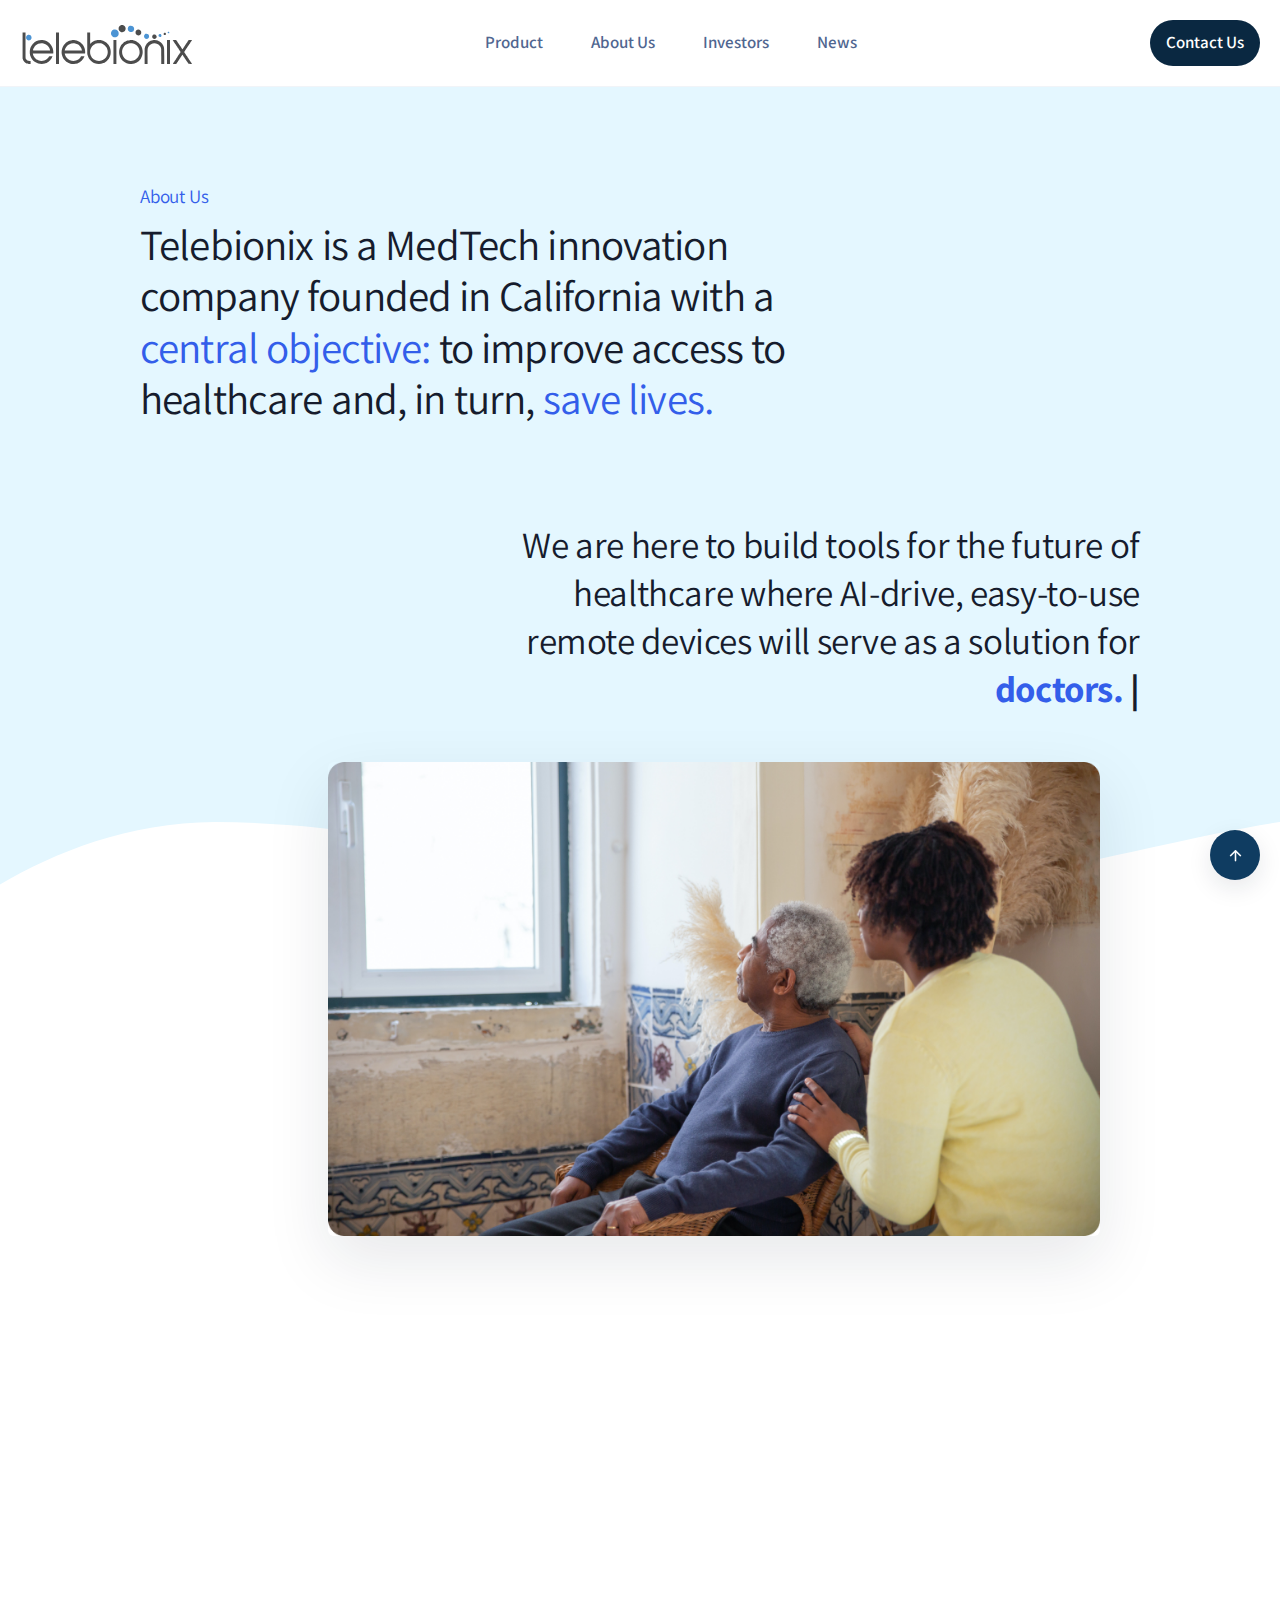
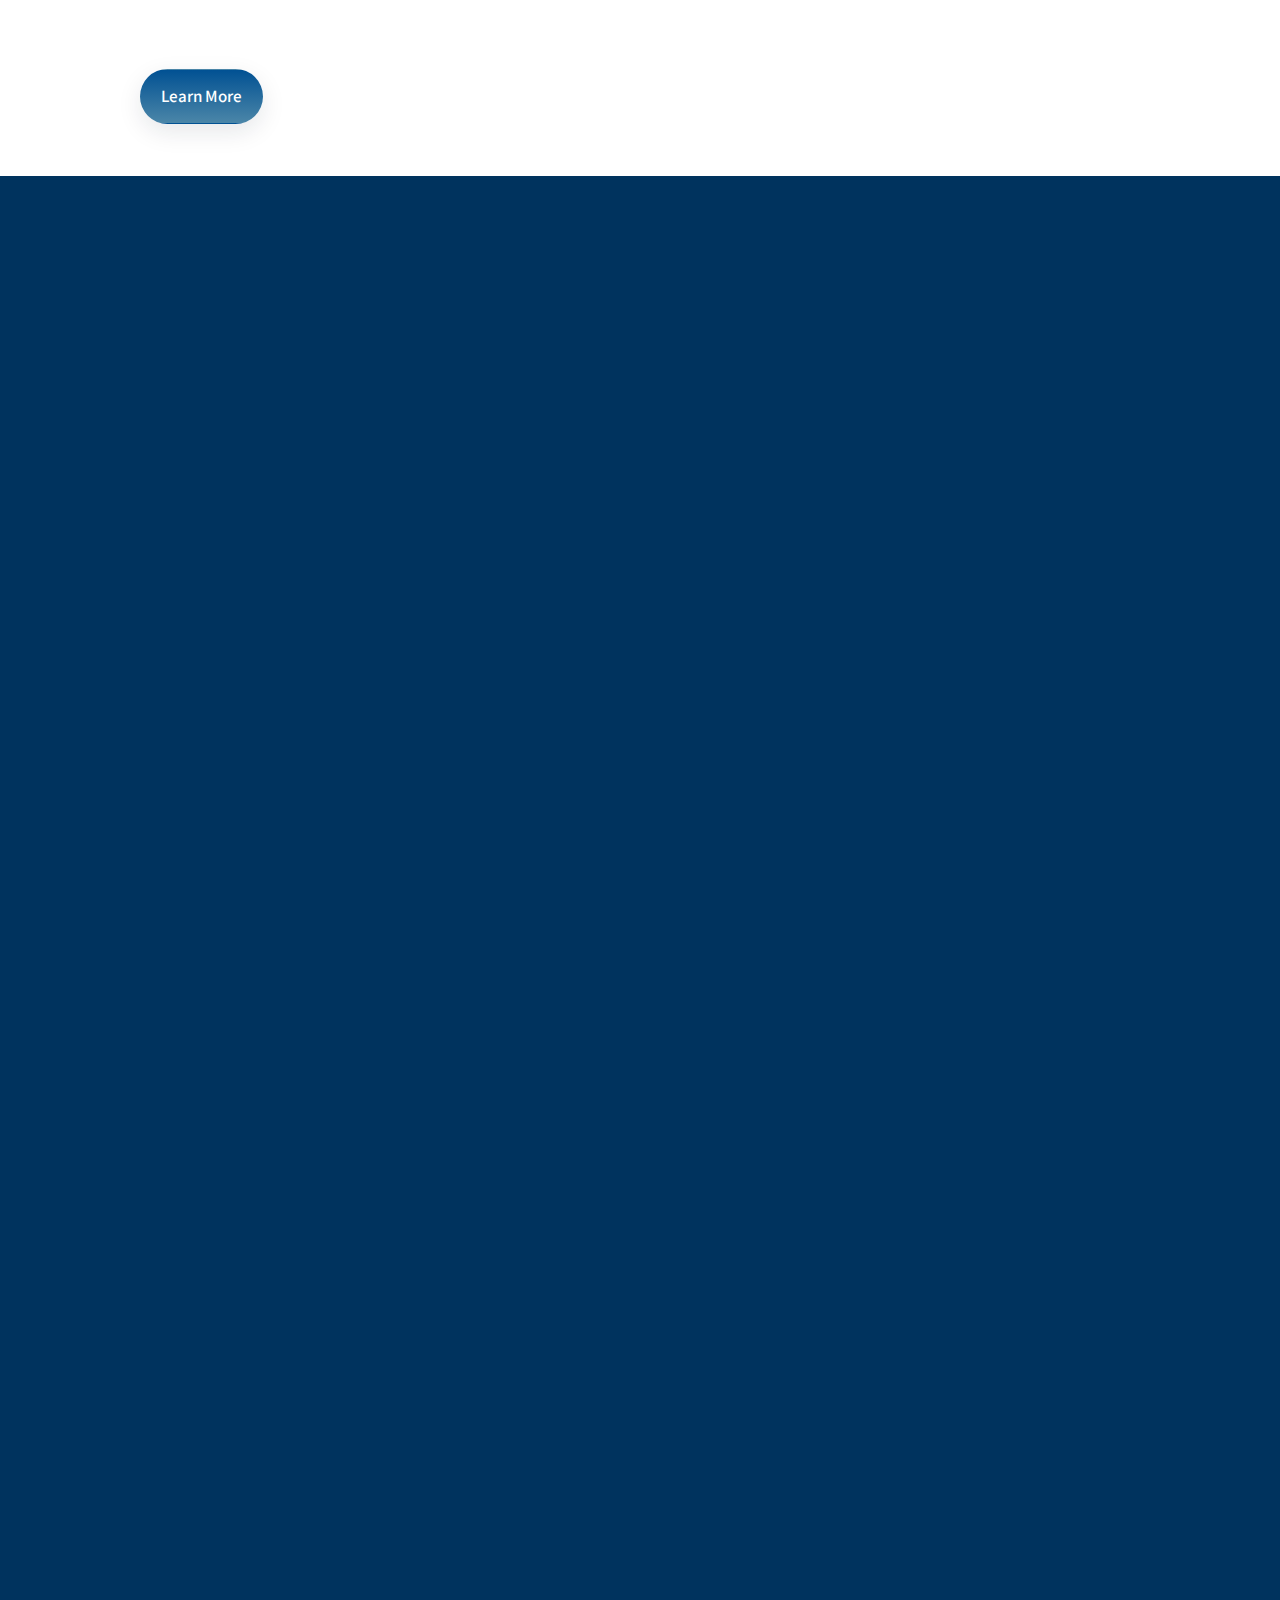
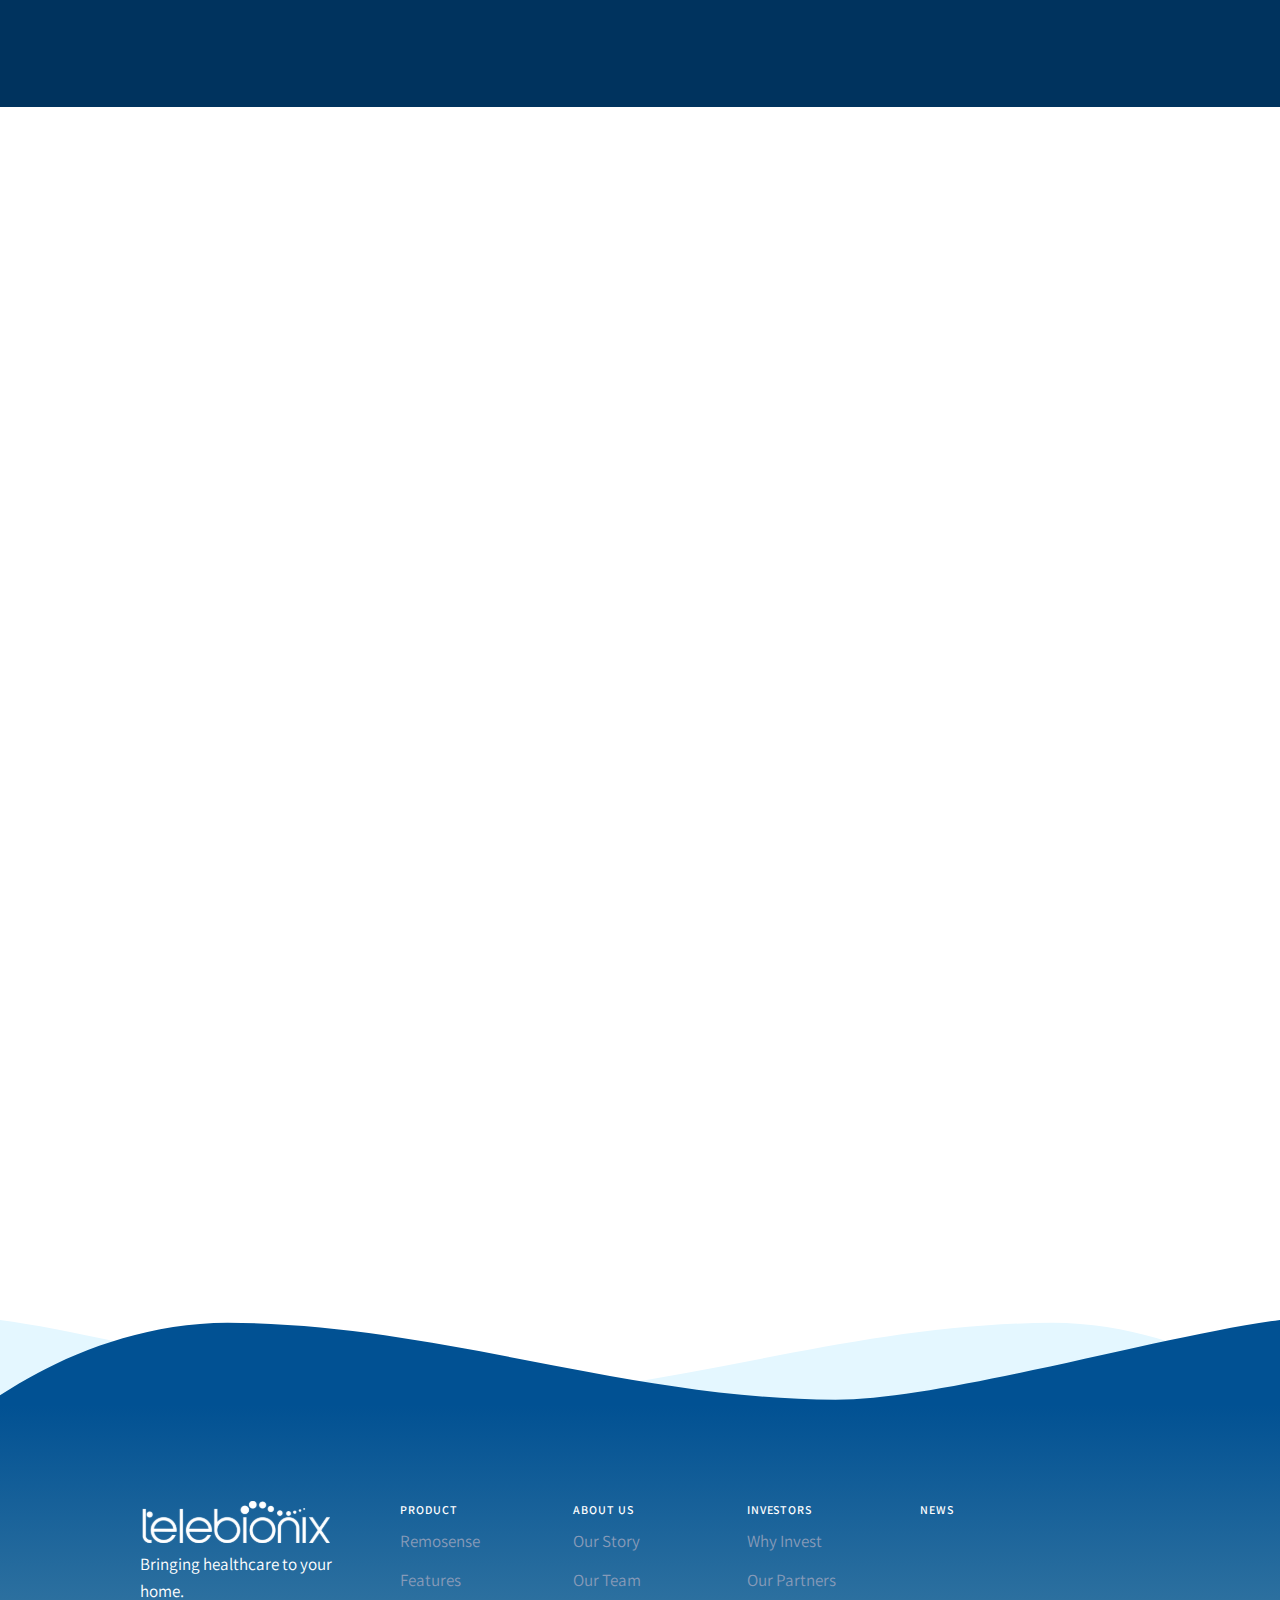
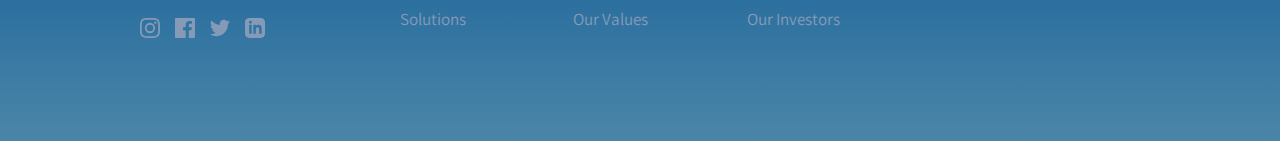
==== docs/about.html @ a8a1649e "initial commit" ====
<!doctype html>
<html lang="en">
  <head>
    <meta charset="utf-8" />
    <meta name="viewport" content="width=device-width, initial-scale=1" />
    
    <!-- Favicon -->
    <link rel="shortcut icon" href="./assets/favicon/favicon.ico" type="image/x-icon" />
    
    <!-- Map CSS -->
    <link rel="stylesheet" href="https://api.mapbox.com/mapbox-gl-js/v0.53.0/mapbox-gl.css" />
    
    <!-- Libs CSS -->
    <link rel="stylesheet" href="./assets/css/libs.bundle.css" />
    
    <!-- Theme CSS -->
    <link rel="stylesheet" href="./assets/css/theme.bundle.css" />
    
    <!-- Title -->
    <title>Telebionix</title>
  </head>
  <body>

    <!-- BUTTON TO SCROLL TO TOP -->
    <a id="btnScrollToTop" class="btn btn-transparent btn-rounded-circle shadow d-flex justify-content-center align-items-center" data-scroll='{"offset": 0}' href="#about">
      <i class="fe fe-arrow-up"></i>        
  </a>

    <!-- MODALS -->
    <!-- Example -->
    <div class="modal fade" id="modalExample" tabindex="-1" role="dialog" aria-labelledby="modalExampleTitle" aria-hidden="true">
      <div class="modal-dialog modal-dialog-centered" role="document">
        <div class="modal-content">
          <div class="modal-body">
    
            <!-- Close -->
            <button type="button" class="btn-close" data-bs-dismiss="modal" aria-label="Close"></button>
    
            <!-- Image -->
            <div class="text-center">
              <img src="./assets/img/illustrations/illustration-1.png" alt="..." class="img-fluid mb-3" style="width: 200px;">
            </div>
    
            <!-- Heading -->
            <h2 class="fw-bold text-center mb-1" id="modalExampleTitle">
              Schedule a demo with us
            </h2>
    
            <!-- Text -->
            <p class="fs-lg text-center text-muted mb-6 mb-md-8">
              We can help you solve company communication.
            </p>
    
            <!-- Form -->
            <form>
              <div class="row">
                <div class="col-12 col-md-6">
    
                  <!-- First name -->
                  <div class="form-floating">
                    <input type="text" class="form-control form-control-flush" id="registrationFirstNameModal" placeholder="First name">
                    <label for="registrationFirstNameModal">First name</label>
                  </div>
    
                </div>
                <div class="col-12 col-md-6">
    
                  <!-- Last name -->
                  <div class="form-floating">
                    <input type="text" class="form-control form-control-flush" id="registrationLastNameModal" placeholder="Last name">
                    <label for="registrationLastNameModal">Last name</label>
                  </div>
    
                </div>
              </div>
              <div class="row">
                <div class="col-12 col-md-6">
    
                  <!-- Email -->
                  <div class="form-floating">
                    <input type="email" class="form-control form-control-flush" id="registrationEmailModal" placeholder="Email">
                    <label for="registrationEmailModal">Email</label>
                  </div>
    
                </div>
                <div class="col-12 col-md-6">
    
                  <!-- Password -->
                  <div class="form-floating">
                    <input type="password" class="form-control form-control-flush" id="registrationPasswordModal" placeholder="Password">
                    <label for="registrationPasswordModal">Password</label>
                  </div>
    
                </div>
              </div>
              <div class="row">
                <div class="col-12">
    
                  <!-- Submit -->
                  <button class="btn w-100 btn-primary mt-3 lift">
                    Request a demo
                  </button>
    
                </div>
              </div>
            </form>
    
          </div>
        </div>
      </div>
    </div>
    
    <!-- Signup: Horizontal  -->
    <div class="modal fade" id="modalSignupHorizontal" tabindex="-1" role="dialog" aria-labelledby="modalSignupHorizontalTitle" aria-hidden="true">
      <div class="modal-dialog modal-lg modal-dialog-centered" role="document">
        <div class="modal-content">
          <div class="card card-row">
            <div class="row gx-0">
              <div class="col-12 col-md-6 bg-cover card-img-start" style="background-image: url(./assets/img/photos/photo-8.jpg);">
    
                <!-- Image (placeholder) -->
                <img src="./assets/img/photos/photo-8.jpg" alt="..." class="img-fluid d-md-none invisible">
    
                <!-- Shape -->
                <div class="shape shape-end shape-fluid-y text-white d-none d-md-block">
                  <svg viewBox="0 0 112 690" fill="none" xmlns="http://www.w3.org/2000/svg"><path d="M116 0H51v172C76 384 0 517 0 517v173h116V0z" fill="currentColor"/></svg>            </div>
    
              </div>
              <div class="col-12 col-md-6">
                <div class="card-body">
    
                  <!-- Close -->
                  <button type="button" class="btn-close" data-bs-dismiss="modal" aria-label="Close"></button>
    
                  <!-- Heading -->
                  <h2 class="mb-0 fw-bold text-center" id="modalSignupHorizontalTitle">
                    Sign Up
                  </h2>
    
                  <!-- Text -->
                  <p class="mb-6 text-center text-muted">
                    Simplify your workflow in minutes.
                  </p>
    
                  <!-- Form -->
                  <form class="mb-6">
    
                    <!-- Email -->
                    <div class="form-group">
                      <label class="visually-hidden" for="modalSignupHorizontalEmail">
                        Your email
                      </label>
                      <input type="email" class="form-control" id="modalSignupHorizontalEmail" placeholder="Your email">
                    </div>
    
                    <!-- Password -->
                    <div class="form-group mb-5">
                      <label class="visually-hidden" for="modalSignupHorizontalPassword">
                        Create a password
                      </label>
                      <input type="password" class="form-control" id="modalSignupHorizontalPassword" placeholder="Create a password">
                    </div>
    
                    <!-- Submit -->
                    <button class="btn w-100 btn-primary" type="submit">
                      Sign up
                    </button>
    
                  </form>
    
                  <!-- Text -->
                  <p class="mb-0 fs-sm text-center text-muted">
                    Already have an account? <a href="./signin-illustration.html">Log in</a>.
                  </p>
    
                </div>
              </div>
    
            </div> <!-- / .row -->
          </div>
        </div>
      </div>
    </div>
    
    <!-- Signup: Vertical  -->
    <div class="modal fade" id="modalSignupVertical" tabindex="-1" role="dialog" aria-labelledby="modalSignupVerticalTitle" aria-hidden="true">
      <div class="modal-dialog modal-dialog-centered" role="document">
        <div class="modal-content">
          <div class="card">
    
            <!-- Close -->
            <button type="button" class="btn-close text-white" data-bs-dismiss="modal" aria-label="Close"></button>
    
            <!-- Image -->
            <img src="./assets/img/photos/photo-7.jpg" alt="..." class="card-img-top">
    
            <!-- Shape -->
            <div class="position-relative">
              <div class="shape shape-bottom shape-fluid-x text-white">
                <svg viewBox="0 0 2880 480" fill="none" xmlns="http://www.w3.org/2000/svg"><path fill-rule="evenodd" clip-rule="evenodd" d="M2160 0C1440 240 720 240 720 240H0v240h2880V0h-720z" fill="currentColor"/></svg>          </div>
            </div>
    
            <!-- Body -->
            <div class="card-body">
    
              <!-- Heading -->
              <h2 class="mb-0 fw-bold text-center" id="modalSignupVerticalTitle">
                Sign Up
              </h2>
    
              <!-- Text -->
              <p class="mb-6 text-center text-muted">
                Simplify your workflow in minutes.
              </p>
    
              <!-- Form -->
              <form class="mb-6">
    
                <!-- Email -->
                <div class="form-group">
                  <label class="visually-hidden" for="modalSignupVerticalEmail">
                    Your email
                  </label>
                  <input type="email" class="form-control" id="modalSignupVerticalEmail" placeholder="Your email">
                </div>
    
                <!-- Password -->
                <div class="form-group mb-5">
                  <label class="visually-hidden" for="modalSignupVerticalPassword">
                    Create a password
                  </label>
                  <input type="password" class="form-control" id="modalSignupVerticalPassword" placeholder="Create a password">
                </div>
    
                <!-- Submit -->
                <button class="btn w-100 btn-primary" type="submit">
                  Sign up
                </button>
    
              </form>
    
              <!-- Text -->
              <p class="mb-0 fs-sm text-center text-muted">
                Already have an account? <a href="./signin-illustration.html">Log in</a>.
              </p>
    
            </div>
    
          </div>
        </div>
      </div>
    </div>
    
    <!-- Signin: Horizontal  -->
    <div class="modal fade" id="modalSigninHorizontal" tabindex="-1" role="dialog" aria-labelledby="modalSigninHorizontalTitle" aria-hidden="true">
      <div class="modal-dialog modal-lg modal-dialog-centered" role="document">
        <div class="modal-content">
          <div class="card card-row">
            <div class="row gx-0">
              <div class="col-12 col-md-6 bg-cover card-img-start" style="background-image: url(./assets/img/photos/photo-1.jpg);">
    
                <!-- Image (placeholder) -->
                <img src="./assets/img/photos/photo-1.jpg" alt="..." class="img-fluid d-md-none invisible">
    
                <!-- Shape -->
                <div class="shape shape-end shape-fluid-y text-white d-none d-md-block">
                  <svg viewBox="0 0 112 690" fill="none" xmlns="http://www.w3.org/2000/svg"><path d="M116 0H51v172C76 384 0 517 0 517v173h116V0z" fill="currentColor"/></svg>            </div>
    
              </div>
              <div class="col-12 col-md-6">
                <div class="card-body">
    
                  <!-- Close -->
                  <button type="button" class="btn-close" data-bs-dismiss="modal" aria-label="Close"></button>
    
                  <!-- Heading -->
                  <h2 class="mb-0 fw-bold text-center" id="modalSigninHorizontalTitle">
                    Sign In
                  </h2>
    
                  <!-- Text -->
                  <p class="mb-6 text-center text-muted">
                    Simplify your workflow in minutes.
                  </p>
    
                  <!-- Form -->
                  <form class="mb-6">
    
                    <!-- Email -->
                    <div class="form-group">
                      <label class="visually-hidden" for="modalSigninHorizontalEmail">
                        Your email
                      </label>
                      <input type="email" class="form-control" id="modalSigninHorizontalEmail" placeholder="Your email">
                    </div>
    
                    <!-- Password -->
                    <div class="form-group mb-5">
                      <label class="visually-hidden" for="modalSigninHorizontalPassword">
                        Enter your password
                      </label>
                      <input type="password" class="form-control" id="modalSigninHorizontalPassword" placeholder="Enter your password">
                    </div>
    
                    <!-- Submit -->
                    <button class="btn w-100 btn-primary" type="submit">
                      Sign in
                    </button>
    
                  </form>
    
                  <!-- Text -->
                  <p class="mb-0 fs-sm text-center text-muted">
                    Don't have an account yet? <a href="./signin-illustration.html">Sign up</a>.
                  </p>
    
                </div>
              </div>
    
            </div> <!-- / .row -->
          </div>
        </div>
      </div>
    </div>
    
    <!-- Signin: Vertical  -->
    <div class="modal fade" id="modalSigninVertical" tabindex="-1" role="dialog" aria-labelledby="modalSigninVerticalTitle" aria-hidden="true">
      <div class="modal-dialog modal-dialog-centered" role="document">
        <div class="modal-content">
          <div class="card">
    
            <!-- Close -->
            <button type="button" class="btn-close text-white" data-bs-dismiss="modal" aria-label="Close"></button>
    
            <!-- Image -->
            <img src="./assets/img/photos/photo-21.jpg" alt="..." class="card-img-top">
    
            <!-- Shape -->
            <div class="position-relative">
              <div class="shape shape-bottom shape-fluid-x text-white">
                <svg viewBox="0 0 2880 480" fill="none" xmlns="http://www.w3.org/2000/svg"><path fill-rule="evenodd" clip-rule="evenodd" d="M2160 0C1440 240 720 240 720 240H0v240h2880V0h-720z" fill="currentColor"/></svg>          </div>
            </div>
    
            <!-- Body -->
            <div class="card-body">
    
              <!-- Heading -->
              <h2 class="mb-0 fw-bold text-center" id="modalSigninVerticalTitle">
                Sign In
              </h2>
    
              <!-- Text -->
              <p class="mb-6 text-center text-muted">
                Simplify your workflow in minutes.
              </p>
    
              <!-- Form -->
              <form class="mb-6">
    
                <!-- Email -->
                <div class="form-group">
                  <label class="visually-hidden" for="modalSigninVerticalEmail">
                    Your email
                  </label>
                  <input type="email" class="form-control" id="modalSigninVerticalEmail" placeholder="Your email">
                </div>
    
                <!-- Password -->
                <div class="form-group mb-5">
                  <label class="visually-hidden" for="modalSigninVerticalPassword">
                    Enter your password
                  </label>
                  <input type="password" class="form-control" id="modalSigninVerticalPassword" placeholder="Enter your password">
                </div>
    
                <!-- Submit -->
                <button class="btn w-100 btn-primary" type="submit">
                  Sign in
                </button>
    
              </form>
    
              <!-- Text -->
              <p class="mb-0 fs-sm text-center text-muted">
                Don't have an account yet? <a href="./signin-illustration.html">Sign up</a>.
              </p>
    
            </div>
    
          </div>
        </div>
      </div>
    </div>
    
    <!-- Payment -->
    <div class="modal fade" id="modalPayment" tabindex="-1" role="dialog" aria-labelledby="modalPaymentTitle" aria-hidden="true">
      <div class="modal-dialog modal-dialog-centered" role="document">
        <div class="modal-content">
          <div class="modal-body">
    
            <!-- Close -->
            <button type="button" class="btn-close" data-bs-dismiss="modal" aria-label="Close"></button>
    
            <!-- Heading -->
            <h2 class="fw-bold text-center mb-1" id="modalPaymentTitle">
              Add Payment
            </h2>
    
            <!-- Text -->
            <p class="fs-lg text-center text-muted mb-6 mb-md-8">
              Simplify your workflow in minutes.
            </p>
    
            <!-- Form -->
            <form>
    
              <!-- Name -->
              <div class="form-group">
                <label class="form-label" for="modalPaymentName">Name on card</label>
                <input class="form-control" id="modalPaymentName" type="text" placeholder="First Last">
              </div>
    
              <!-- Name -->
              <div class="form-group">
                <label class="form-label" for="modalPaymentNumbber">Card number</label>
                <input class="form-control" id="modalPaymentNumbber" type="number" placeholder="4242 4242 4242 4242">
              </div>
    
              <!-- Name -->
              <div class="form-group">
                <label class="form-label" for="modalPaymentDate">Exp. Date</label>
                <input class="form-control" id="modalPaymentDate" type="text" placeholder="03/2023">
              </div>
    
              <!-- Submit -->
              <button class="btn w-100 btn-primary mt-3 lift">
                Add Payment Method
              </button>
    
            </form>
    
          </div>
        </div>
      </div>
    </div>

    <!-- NAVBAR -->
    <nav class="navbar navbar-expand-lg  navbar-light bg-white border-bottom" id="navb">
      <div class="container-fluid">
    
        <!-- Brand -->
        <a class="navbar-brand" href="./index.html">
          <img src="./assets/img/brand.svg" class="navbar-brand-img" alt="...">
        </a>
    
        <!-- Toggler -->
        <button class="navbar-toggler " id="hamburgericon"  type="button" data-bs-toggle="collapse" data-bs-target="#navbarCollapse" aria-controls="navbarCollapse" aria-expanded="false" aria-label="Toggle navigation">
          <span class="navbar-toggler-icon" ></span>
        </button>
    
        <!-- Collapse -->
        <div class="collapse navbar-collapse" id="navbarCollapse">
    
          <!-- Toggler -->
          <button class="navbar-toggler" type="button" data-bs-toggle="collapse" data-bs-target="#navbarCollapse" aria-controls="navbarCollapse" aria-expanded="false" aria-label="Toggle navigation">
            <i class="fe fe-x"></i>
          </button>
    
          <!-- Navigation -->
          <ul class="navbar-nav ms-auto">
            <li class="nav-item dropdown">
              <a class="nav-link dropdown-toggle" id="navbarPages" href="./index.html#remosense-banner" data-scroll='{"offset": 0}' aria-haspopup="true" aria-expanded="false">
                Product
                <a class="dropdown-item d-block d-sm-block d-md-block d-lg-none " href="./index.html#remosense-banner">
                  Introduction to Remosense
                </a>
              </a>
            </li>
            <li class="nav-item dropdown">
              <a class="nav-link dropdown-toggle" id="navbarLandings" href="./about.html" aria-haspopup="true" aria-expanded="false">
                About Us
                <a class="dropdown-item d-block d-sm-block d-md-block d-lg-none " href="./about.html">
                  Get to know the team
                </a>
              </a>
            </li>
            <li class="nav-item dropdown">
              <a class="nav-link dropdown-toggle" id="navbarAccount" href="./investors.html" aria-haspopup="true" aria-expanded="false">
                Investors
                <a class="dropdown-item d-block d-sm-block d-md-block d-lg-none " href="./investors.html">
                  Why Invest in Telebionix?
                </a>
              </a>
            </li>
            <li class="nav-item dropdown">
              <a class="nav-link dropdown-toggle" id="navbarDocumentation" href="./blog.html" aria-haspopup="true" aria-expanded="false">
                News
                <a class="dropdown-item d-block d-sm-block d-md-block d-lg-none " href="./blog.html">
                  Latest News
                </a>
              </a>
            </li>
          </ul>
    
          <!-- Button -->
          <a class="navbar-btn btn rounded-pill btn-sm btn-primary lift ms-auto" href="./contact.html" style="background-color:#0A2841; border: none;">
            Contact Us
          </a>
    
        </div>
    
      </div>
    </nav>

    <!-- ABOUT US -->
    <section class="py8 py-md-11 border-bottom" id="about" style="background:#E4F7FF !important;">
      <div class="container">
        <div class="row justify-content-start">
          <div class="col-12 col-md-12 col-lg-8 text-start">
            
            <h4 class="text-primary text-center text-lg-start pt-5 pt-lg-0" data-aos="fade-right">
              About Us
            </h4>

            <h1 class="display-4 text-lg-start text-center pb-5 pb-lg-0" data-aos="fade-right">
                Telebionix is a MedTech innovation company founded in California with a 
                <span class="text-primary">central objective:</span> to improve access 
                to healthcare and, in turn, <span class="text-primary">save lives.</span>

            </h1>
          </div>

        </div>

        <div class="row justify-content-end pt-lg-10">
          <div class="col-12 col-md-12 col-lg-8 text-center text-lg-end" data-aos="fade-left">
            
            <h1 class="display-5 pb-10">
                We are here to build tools for the future of healthcare where
                AI-drive, easy-to-use remote devices will serve as a <span class="strong"> solution for  </span> <br>
                <b><span class="text-primary" data-typed='{"strings": ["doctors. ^1000", "patients. ^1000", "caregivers. ^1000"]}'></span></b>
  
            </h1>
          </div>
        </div>

      </div>

    </section>

    <!-- WAVE + IMAGES -->
    <section class="d-none d-xl-block" >
      <div class="row align-items-center">
        <!-- SHAPE -->
        <div class="position-relative d-none d-xl-block">
          <div class="shape shape-bottom shape-fluid-x text-white">
            <?xml version="1.0" encoding="UTF-8" standalone="no"?>
            <svg
               viewBox="0 0 2880 200"
               fill="none"
               version="1.1"
               id="svg4"
               sodipodi:docname="curve-2.svg"
               width="2880"
               height="200"
               inkscape:version="1.1.2 (b8e25be833, 2022-02-05)"
               xmlns:inkscape="http://www.inkscape.org/namespaces/inkscape"
               xmlns:sodipodi="http://sodipodi.sourceforge.net/DTD/sodipodi-0.dtd"
               xmlns="http://www.w3.org/2000/svg"
               xmlns:svg="http://www.w3.org/2000/svg">
              <defs
                 id="defs8" />
              <sodipodi:namedview
                 id="namedview6"
                 pagecolor="#ffffff"
                 bordercolor="#666666"
                 borderopacity="1.0"
                 inkscape:pageshadow="2"
                 inkscape:pageopacity="0.0"
                 inkscape:pagecheckerboard="0"
                 showgrid="false"
                 inkscape:zoom="0.55981979"
                 inkscape:cx="1410.2752"
                 inkscape:cy="85.741877"
                 inkscape:window-width="2560"
                 inkscape:window-height="1377"
                 inkscape:window-x="-8"
                 inkscape:window-y="-8"
                 inkscape:window-maximized="1"
                 inkscape:current-layer="svg4"
                 height="57px" />
              <path
                 d="M 626,166 1.7862891,162.45961 v 43.58867 L 2885.3589,207.83457 2880,168 C 2641.0908,176.62348 2452.1678,11.027642 2213.319,0.866914 2108.721,-3.083523 1800.0683,94.290313 1660,94.290313 1417.7088,92.64458 1219.7537,9.2191886 976.0708,7.5887594 767.62866,8.9660258 626,166 626,166 Z"
                 fill="currentColor"
                 id="path2"
                 sodipodi:nodetypes="ccccccccc" />
            </svg>
          </div>
      </div>
      </div>
    </section>

    <!-- PHOTO -->
  <section style="height:250px" class="d-none d-sm-block pt-lg-7">
    <div class="container py-2">
      <div class="row justify-content-center">
        <div class="col-12">
  
          <img class="img-fluid rounded shadow-lg position-relative m-2" src="assets/img/tbx/about-us-photo-1.png" alt="..." data-aos="fade-up" style="top:-200px; left:18%; height:80%; width:auto;">
  
        </div>
      </div>
  
    </div>
  </section>
    
    <!-- OUR STORY -->
    <section class="py-0 py-md-7 m-3">
      <div class="container">
        
        <div class="row justify-content-start">
          
          <div class="col-12 col-md-10 col-lg-10 text-start">

            <!-- Heading -->
            <h1 class="display-2 text-center text-lg-start pt-5 pt-lg-8" data-aos="fade-left">
              Our Story
            </h1>

            <!-- Text -->
            <p class="lead mb-7 mb-md-4 text-center text-lg-start" data-aos="fade-left" data-aos-delay="100">
              Telebionix was founded in 2020 by innovator <b>Widy Medina</b> and serial entrepreneur
              <b>Aghiath Chbib.</b>
            </p>
            <p class="lead mb-7 mb-md-9 pb-lg-2 text-center text-lg-start" data-aos="fade-left" data-aos-delay="200"> 
              Many of us at Telebionix come from a background that understands what it means to not have access to healthcare and the challenges families 
              face when caring for their loved ones who may be thousands of miles away. Coupled with the right tools to make a difference, our background 
              fueled us to make Remosense a reality — a solution for those who need accessible routine checkups from the comfort of their home.
            </p>

            <!-- Button -->
            <div class="text-center text-md-start p-5 p-md-0">
              <a href="#team" class="btn btn-remosense rounded-pill text-md-center shadow lift me-1 " data-scroll='{"offset": 0}'>
                <div class="col">
                  Learn More
                </div>
               
              </a>
            </div>
          </div>
          
        </div>
      </div>
    </section>

    <!-- OUR TEAM -->
    <section class="py-lg-8 py-md-5" id="team" style="background-color: #00335E">
      <div class="container">
        <div class="row justify-content-center">
          <div class="col-12 text-center">
            
            <h1 class="display-3 text-white mt-8" data-aos="fade-up">
              Our Team
            </h1>

            <p class="lead text-white mb-7 mb-md-9 fw-light" data-aos="fade-up">
              Collectively, the team behind Telebionix brings <b><span data-countup='{"startVal": 0}' data-to="250" data-aos data-aos-id="countup:in" data-aos-delay="1000"></span>+</b> years of professional 
              experience in IT, AI, Robotics, Cybersecurity, Medical Devices, Pharmaceuticals,
              Medical Care, Public Health, and Investment Banking, among other industries.
            </p>
          
          </div>
         
        </div>

        <div class="row justify-content-start">
          <div class="col-12">
            <h4 class="fw-light text-white p-5 text-center text-lg-start" data-aos="fade-right">
              Founding Members
            </h4>
          </div>
        </div>

        <div class="row d-flex flex-wrap justify-content-start mt-5 pb-5">
          
          <div class="col-lg-3 col-12 align-self-start order-md-1 d-none d-sm-block">
            
            <div class="avatar avatar-xxl" data-aos="fade-right">
              <img class="avatar-img rounded-circle founder" src="assets/img/tbx/team/widy.png" alt="..." 
              >
            </div>
       
          </div>
         
          <div class="col-12 col-lg-8 order-md-2 text-center text-lg-start">
              <!-- Header -->
              <h4 class="display-4 text-white fw-bold" data-aos="fade-right" data-aos-delay="100">Widy Medina • <span class="text-gray-300">CEO, Co-Founder</span></h4>
              <p class="fs-lg text-white mb-6 mb-md-8" data-aos="fade-right" data-aos-delay="200">
                Founder and CEO of two technology companies with vast experience ranging from robotics, product design, fabrication, automation to electronic assembly of consumer products, food and beverage tech, biotech, medical devices, and pharmaceutical industries.
              </p>
          </div>

        </div>

        <div class="row justify-content-start">
          
          <div class="col-12 col-lg-3 align-self-start d-none d-sm-block">
            
            <div class="avatar avatar-xxl" data-aos="fade-right">
              <img class="avatar-img rounded-circle" src="assets/img/tbx/team/aghi.png" alt="..." 
              style = "height: 220px; width: 220px; border-radius: 10px;">
            </div>
       
          </div>
         
          <div class="col-12 col-lg-8 text-center text-lg-start">
              <!-- Header -->
              <h4 class="display-4 text-white fw-bold" data-aos="fade-right" data-aos-delay="100">Aghiath Chbib • <span class="text-gray-300">COO, Co-Founder</span></h4>
              <p class="fs-lg text-white mb-6 mb-md-2" data-aos="fade-right" data-aos-delay="200">
                Serial entrepreneur equipped with 22 years of success driving global business development, channel sales, and growth in large, multimillion-dollar organizations and private start-ups. He has managed large accounts for Government agencies and organizations, including telecommunications and financial companies across Europe, the Middle East, and North Africa. An award-Winning expert in Cybersecurity, he is recognized as one of the Top 50 Global Thought Leaders and Influencers.
    
              </p>
          </div>

        </div>

        <div class="row justify-content-start mt-8">
          <div class="col-12">
            <h4 class="fw-light text-white p-lg-5 text-center text-lg-start" data-aos="fade-up">
              The Team
            </h4>
          </div>
        </div>

        <div class="row justify-content-center mt-5" data-aos="fade-up">
          <div class="col-4 text-center">
            <div class="avatar avatar-xxl">
              <img class="avatar-img rounded-circle" src="assets/img/tbx/team/samer.png" alt="..."/>
            </div>
            
            <h5 class="text-white mt-3"><strong>Samer Ellahham, MD</strong></h5>
            <p class="text-muted">Medical Tech & AI Applications Advisor</p>

          </div>

          <div class="col-4 text-center">
            <div class="avatar avatar-xxl">
              <img class="avatar-img rounded-circle" src="assets/img/tbx/team/martin.png" alt="..."/>
            </div>
            
            <h5 class="text-white mt-3"><strong>Martin Hammerschmid</strong></h5>
            <p class="text-muted">Business and Market Development</p>

          </div>

          <div class="col-4 text-center">
            <div class="avatar avatar-xxl">
              <img class="avatar-img rounded-circle" src="assets/img/tbx/team/jaime.png" alt="..."/>
            </div>
            
            <h5 class="text-white mt-3"><strong>Jaime Vaquer, PhD</strong></h5>
            <p class="text-muted">Life-Sciences Advisor</p>

          </div>

          
          
        </div>

        <div class="row justify-content-center mt-8" data-aos="fade-up">
          <div class="col-4 text-center">
            <div class="avatar avatar-xxl">
              <img class="avatar-img rounded-circle" src="assets/img/tbx/team/paul.png" alt="..."/>
            </div>
            
            <h5 class="text-white mt-3"><strong>Paul R. Vogt, MD</strong></h5>
            <p class="text-muted">Cardiology Application Advisor</p>

          </div>

          <div class="col-4 text-center">
            <div class="avatar avatar-xxl">
              <img class="avatar-img rounded-circle" src="assets/img/tbx/team/robert.png" alt="..."/>
            </div>
            
            <h5 class="text-white mt-3"><strong>Robert Bauernschmitt, MD</strong></h5>
            <p class="text-muted">Medical Research Advisor</p>

          </div>

          <div class="col-4 text-center">
            <div class="avatar avatar-xxl">
              <img class="avatar-img rounded-circle" src="assets/img/tbx/team/donald.png" alt="..."/>
            </div>
            
            <h5 class="text-white mt-3"><strong>Donald Botz</strong></h5>
            <p class="text-muted">VP of Sales and Marketing</p>

          </div>

          
          
        </div>

        <!-- <div class="row justify-content-center mt-8" data-aos="fade-up">
          <div class="col-4 text-center">
            <div class="avatar avatar-xxl">
              <img class="avatar-img rounded-circle" src="assets/img/tbx/team/david.png" alt="..."/>
            </div>
            
            <h5 class="text-white mt-3"><strong>David Murray</strong></h5>
            <p class="text-muted">Coorporate Strategy Advisor</p>

          </div>
         
          
        </div> -->

      </div>
    </section>

    <!-- OUR VALUES -->
    <section class="py-8 py-md-11" id="values">
      <div class="container">
        <div class="row justify-content-start">
          <div class="col-xs-12 col-sm-6 col-md-8 text-center text-lg-start">
            
            <h1 class="display-3 mt-8 pb-5 pb-lg-7" data-aos="fade-right">
              Our Values
            </h1>
      
          </div>
        </div>
        
        
        <div class="row d-flex align-items-center text-center text-lg-start">
          <div class="col-12 col-sm-6 col-md-6 d-none d-sm-block">

            <img class="img-fluid rounded shadow-lg" src="assets/img/tbx/values/girl.png" alt="..." data-aos="fade-right"> 

            
          </div>
          <div class="col-12 col-md-6">
            
            <h1 class="display-5 text-dark" data-aos="fade-left">
              Human-Centered
            </h1>

            <p class="text-muted" data-aos="fade-left" data-aos-delay="100">Everything we do is for our users, our team, and our partners.</p>

            <h1 class="display-5 text-dark" data-aos="fade-left">
              Diversity is in our DNA
            </h1>

            <p class="text-muted" data-aos="fade-left" data-aos-delay="100">Our team, customers and partners come from all walks of life and are all deeply valued.
              Gender, race, ethnicity is not what defines us. Our passions, commitment, and words do.
            </p>

            <h1 class="display-5 text-dark" data-aos="fade-left">
              Diverge, rebel, but improve
            </h1>

            <p class="text-muted" data-aos="fade-left" data-aos-delay="100">We embrace a growth mindset. We rebel against the status quo. We embrace open inputs. 
              We grow and improve from it.
            </p>
          
          </div>
        </div>
      </div>
    </section>

    <!-- CTA -->
    <section class="pt-6 pt-md-8">
      <div class="container pb-6 pb-md-8">
        <div class="row align-items-center pb-10 text-center text-lg-start">
          <div class="col-12 col-md"  data-aos="fade-up">

            <!-- Heading -->
            <h3 class="fw-bold mb-1">
              Interested in joining our team?
            </h3>

            <!-- Text -->
            <p class="fs-lg text-muted mb-5 mb-md-0">
              Hit us up and we'll get in touch with you.
            </p>

          </div>
          <div class="col-12 col-md-auto"  data-aos="fade-up">

            <!-- Button -->
            <a href="contact.html" class="btn btn-remosense rounded-pill shadow lift me-1" >
              Contact Us
            </a>

          </div>
        </div> <!-- / .row -->
      </div> <!-- / .container -->
    </section>

    <!-- FOOTER WAVE -->
    <section class="pt-3 pt-lg-10">
    
      <div class="position-relative d-none d-xl-block">
        <div class="shape shape-bottom shape-fluid-x text-bg-800" style="color:#E4F7FF; transform: scaleX(-1);">
          <?xml version="1.0" encoding="UTF-8" standalone="no"?>
          <svg
             viewBox="0 0 2880 200"
             fill="none"
             version="1.1"
             id="svg4"
             sodipodi:docname="curve-2.svg"
             width="2880"
             height="200"
             inkscape:version="1.1.2 (b8e25be833, 2022-02-05)"
             xmlns:inkscape="http://www.inkscape.org/namespaces/inkscape"
             xmlns:sodipodi="http://sodipodi.sourceforge.net/DTD/sodipodi-0.dtd"
             xmlns="http://www.w3.org/2000/svg"
             xmlns:svg="http://www.w3.org/2000/svg">
            <defs
               id="defs8" />
            <sodipodi:namedview
               id="namedview6"
               pagecolor="#ffffff"
               bordercolor="#666666"
               borderopacity="1.0"
               inkscape:pageshadow="2"
               inkscape:pageopacity="0.0"
               inkscape:pagecheckerboard="0"
               showgrid="false"
               inkscape:zoom="0.55981979"
               inkscape:cx="1410.2752"
               inkscape:cy="85.741877"
               inkscape:window-width="2560"
               inkscape:window-height="1377"
               inkscape:window-x="-8"
               inkscape:window-y="-8"
               inkscape:window-maximized="1"
               inkscape:current-layer="svg4"
               height="57px" />
            <path
               d="M 626,166 1.7862891,162.45961 v 43.58867 L 2885.3589,207.83457 2880,168 C 2641.0908,176.62348 2452.1678,11.027642 2213.319,0.866914 2108.721,-3.083523 1800.0683,94.290313 1660,94.290313 1417.7088,92.64458 1219.7537,9.2191886 976.0708,7.5887594 767.62866,8.9660258 626,166 626,166 Z"
               fill="currentColor"
               id="path2"
               sodipodi:nodetypes="ccccccccc" />
          </svg>
        </div>
  
  
      <div class="position-relative d-none d-xl-block">
        <div class="shape shape-bottom shape-fluid-x text-bg-800" style="color:#015193;">
          <?xml version="1.0" encoding="UTF-8" standalone="no"?>
          <svg
             viewBox="0 0 2880 200"
             fill="none"
             version="1.1"
             id="svg4"
             sodipodi:docname="curve-2.svg"
             width="2880"
             height="200"
             inkscape:version="1.1.2 (b8e25be833, 2022-02-05)"
             xmlns:inkscape="http://www.inkscape.org/namespaces/inkscape"
             xmlns:sodipodi="http://sodipodi.sourceforge.net/DTD/sodipodi-0.dtd"
             xmlns="http://www.w3.org/2000/svg"
             xmlns:svg="http://www.w3.org/2000/svg">
            <defs
               id="defs8" />
            <sodipodi:namedview
               id="namedview6"
               pagecolor="#ffffff"
               bordercolor="#666666"
               borderopacity="1.0"
               inkscape:pageshadow="2"
               inkscape:pageopacity="0.0"
               inkscape:pagecheckerboard="0"
               showgrid="false"
               inkscape:zoom="0.55981979"
               inkscape:cx="1410.2752"
               inkscape:cy="85.741877"
               inkscape:window-width="2560"
               inkscape:window-height="1377"
               inkscape:window-x="-8"
               inkscape:window-y="-8"
               inkscape:window-maximized="1"
               inkscape:current-layer="svg4"
               height="57px" />
            <path
               d="M 626,166 1.7862891,162.45961 v 43.58867 L 2885.3589,207.83457 2880,168 C 2641.0908,176.62348 2452.1678,11.027642 2213.319,0.866914 2108.721,-3.083523 1800.0683,94.290313 1660,94.290313 1417.7088,92.64458 1219.7537,9.2191886 976.0708,7.5887594 767.62866,8.9660258 626,166 626,166 Z"
               fill="currentColor"
               id="path2"
               sodipodi:nodetypes="ccccccccc" />
          </svg>
        </div>
      
   
      </section>

    <!-- FOOTER -->
    <footer class="py-8 py-md-11 bg-gray-800" style="background: linear-gradient(to bottom, #015193, #4B86A8);">
      <div class="container">
        
        <div class="row">
          <div class="col-12 col-md-4 col-lg-3">
    
            <!-- Brand -->
            <img src="./assets/img/tbx/logo-white.svg" alt="..." class="footer-brand img-fluid mb-2">
    
            <!-- Text -->
            <p class="text-white mb-2">
              Bringing healthcare to your home.
            </p>
    
           <!-- Social -->
           <ul class="list-unstyled list-inline list-social mb-6 mb-md-0">
            <li class="list-inline-item list-social-item me-3">
              <a href="https://www.instagram.com/telebionix/" class="text-decoration-none">
                <img src="./assets/img/icons/social/instagram.svg" class="list-social-icon" alt="...">
              </a>
            </li>
            <li class="list-inline-item list-social-item me-3">
              <a href="https://www.facebook.com/Telebionix" class="text-decoration-none">
                <img src="./assets/img/icons/social/facebook.svg" class="list-social-icon" alt="...">
              </a>
            </li>
            <li class="list-inline-item list-social-item me-3">
              <a href="https://twitter.com/telebionix" class="text-decoration-none">
                <img src="./assets/img/icons/social/twitter.svg" class="list-social-icon" alt="...">
              </a>
            </li>
            <li class="list-inline-item list-social-item">
              <a href="https://www.linkedin.com/company/telebionix/" class="text-decoration-none">
                <img src="./assets/img/icons/social/linkedin.svg" class="list-social-icon" alt="...">
              </a>
            </li>
          </ul>
    
        </div>
        <div class="col-6 col-md-4 col-lg-2">
    
          <!-- Heading -->
          <a href="" class="">
            <h6 class="fw-bold text-uppercase text-white">
              Product
            </h6>
          </a>
          
    
          <!-- List -->
          <ul class="list-unstyled text-muted mb-6 mb-md-8 mb-lg-0">
            <li class="mb-3">
              <a href="./index.html#remosense-banner" class="text-reset">
                Remosense
              </a>
            </li>
            <li class="mb-3">
              <a href="./index.html#features" class="text-reset">
                Features
              </a>
            </li>
            <li class="mb-3">
              <a href="./index.html#solutions" class="text-reset">
                Solutions
              </a>
            </li>
          </ul>
    
        </div>
        <div class="col-6 col-md-4 col-lg-2">
    
          <!-- Heading -->
          <a href="/about.html" class="">
            <h6 class="fw-bold text-uppercase text-white">
              About Us
            </h6>
          </a>
    
          <!-- List -->
          <ul class="list-unstyled text-muted mb-6 mb-md-8 mb-lg-0">
            <li class="mb-3">
              <a href="./about.html#about" class="text-reset">
                Our Story
              </a>
            </li>
            <li class="mb-3">
              <a href="./about.html#team" class="text-reset">
                Our Team
              </a>
            </li>
            <li>
              <a href="./about.html#values" class="text-reset">
                Our Values
              </a>
            </li>
          </ul>
    
        </div>
        <div class="col-6 col-md-4 offset-md-4 col-lg-2 offset-lg-0">
    
          <a href="" class="">
            <h6 class="fw-bold text-uppercase text-white">
              Investors
            </h6>
          </a>
    
          <!-- List -->
          <ul class="list-unstyled text-muted mb-0">
            <li class="mb-3">
              <a href="./investors.html#why" class="text-reset">
                Why Invest
              </a>
            </li>
            <li class="mb-3">
              <a href="./investors.html#partners" class="text-reset">
                Our Partners
              </a>
            </li>
            <li class="mb-3">
              <a href="./investors.html#investors" class="text-reset">
                Our Investors
              </a>
            </li>
          </ul>
    
        </div>
        <div class="col-6 col-md-4 col-lg-2">
    
          <!-- Heading -->
          <a href="./blog.html" class="">
            <h6 class="fw-bold text-uppercase text-white">
              News
            </h6>
          </a>
    
        </div>
    
      </div> <!-- / .row -->
    </div> <!-- / .container -->
    </footer>

    <!-- JAVASCRIPT -->
    <!-- Map JS -->
    <script src='https://api.mapbox.com/mapbox-gl-js/v0.53.0/mapbox-gl.js'></script>
    
    <!-- Vendor JS -->
    <script src="./assets/js/vendor.bundle.js"></script>
    
    <!-- Theme JS -->
    <script src="./assets/js/theme.bundle.js"></script>
    
    <!-- Jquery -->
    <script src="https://code.jquery.com/jquery-3.6.0.min.js"
            integrity="sha256-/xUj+3OJU5yExlq6GSYGSHk7tPXikynS7ogEvDej/m4=" crossorigin="anonymous"></script>

  </body>
</html>
---- docs/assets/css/libs.bundle.css ----
[data-aos][data-aos][data-aos-duration="50"],body[data-aos-duration="50"] [data-aos]{transition-duration:50ms}[data-aos][data-aos][data-aos-delay="50"],body[data-aos-delay="50"] [data-aos]{transition-delay:0s}[data-aos][data-aos][data-aos-delay="50"].aos-animate,body[data-aos-delay="50"] [data-aos].aos-animate{transition-delay:50ms}[data-aos][data-aos][data-aos-duration="100"],body[data-aos-duration="100"] [data-aos]{transition-duration:.1s}[data-aos][data-aos][data-aos-delay="100"],body[data-aos-delay="100"] [data-aos]{transition-delay:0s}[data-aos][data-aos][data-aos-delay="100"].aos-animate,body[data-aos-delay="100"] [data-aos].aos-animate{transition-delay:.1s}[data-aos][data-aos][data-aos-duration="150"],body[data-aos-duration="150"] [data-aos]{transition-duration:.15s}[data-aos][data-aos][data-aos-delay="150"],body[data-aos-delay="150"] [data-aos]{transition-delay:0s}[data-aos][data-aos][data-aos-delay="150"].aos-animate,body[data-aos-delay="150"] [data-aos].aos-animate{transition-delay:.15s}[data-aos][data-aos][data-aos-duration="200"],body[data-aos-duration="200"] [data-aos]{transition-duration:.2s}[data-aos][data-aos][data-aos-delay="200"],body[data-aos-delay="200"] [data-aos]{transition-delay:0s}[data-aos][data-aos][data-aos-delay="200"].aos-animate,body[data-aos-delay="200"] [data-aos].aos-animate{transition-delay:.2s}[data-aos][data-aos][data-aos-duration="250"],body[data-aos-duration="250"] [data-aos]{transition-duration:.25s}[data-aos][data-aos][data-aos-delay="250"],body[data-aos-delay="250"] [data-aos]{transition-delay:0s}[data-aos][data-aos][data-aos-delay="250"].aos-animate,body[data-aos-delay="250"] [data-aos].aos-animate{transition-delay:.25s}[data-aos][data-aos][data-aos-duration="300"],body[data-aos-duration="300"] [data-aos]{transition-duration:.3s}[data-aos][data-aos][data-aos-delay="300"],body[data-aos-delay="300"] [data-aos]{transition-delay:0s}[data-aos][data-aos][data-aos-delay="300"].aos-animate,body[data-aos-delay="300"] [data-aos].aos-animate{transition-delay:.3s}[data-aos][data-aos][data-aos-duration="350"],body[data-aos-duration="350"] [data-aos]{transition-duration:.35s}[data-aos][data-aos][data-aos-delay="350"],body[data-aos-delay="350"] [data-aos]{transition-delay:0s}[data-aos][data-aos][data-aos-delay="350"].aos-animate,body[data-aos-delay="350"] [data-aos].aos-animate{transition-delay:.35s}[data-aos][data-aos][data-aos-duration="400"],body[data-aos-duration="400"] [data-aos]{transition-duration:.4s}[data-aos][data-aos][data-aos-delay="400"],body[data-aos-delay="400"] [data-aos]{transition-delay:0s}[data-aos][data-aos][data-aos-delay="400"].aos-animate,body[data-aos-delay="400"] [data-aos].aos-animate{transition-delay:.4s}[data-aos][data-aos][data-aos-duration="450"],body[data-aos-duration="450"] [data-aos]{transition-duration:.45s}[data-aos][data-aos][data-aos-delay="450"],body[data-aos-delay="450"] [data-aos]{transition-delay:0s}[data-aos][data-aos][data-aos-delay="450"].aos-animate,body[data-aos-delay="450"] [data-aos].aos-animate{transition-delay:.45s}[data-aos][data-aos][data-aos-duration="500"],body[data-aos-duration="500"] [data-aos]{transition-duration:.5s}[data-aos][data-aos][data-aos-delay="500"],body[data-aos-delay="500"] [data-aos]{transition-delay:0s}[data-aos][data-aos][data-aos-delay="500"].aos-animate,body[data-aos-delay="500"] [data-aos].aos-animate{transition-delay:.5s}[data-aos][data-aos][data-aos-duration="550"],body[data-aos-duration="550"] [data-aos]{transition-duration:.55s}[data-aos][data-aos][data-aos-delay="550"],body[data-aos-delay="550"] [data-aos]{transition-delay:0s}[data-aos][data-aos][data-aos-delay="550"].aos-animate,body[data-aos-delay="550"] [data-aos].aos-animate{transition-delay:.55s}[data-aos][data-aos][data-aos-duration="600"],body[data-aos-duration="600"] [data-aos]{transition-duration:.6s}[data-aos][data-aos][data-aos-delay="600"],body[data-aos-delay="600"] [data-aos]{transition-delay:0s}[data-aos][data-aos][data-aos-delay="600"].aos-animate,body[data-aos-delay="600"] [data-aos].aos-animate{transition-delay:.6s}[data-aos][data-aos][data-aos-duration="650"],body[data-aos-duration="650"] [data-aos]{transition-duration:.65s}[data-aos][data-aos][data-aos-delay="650"],body[data-aos-delay="650"] [data-aos]{transition-delay:0s}[data-aos][data-aos][data-aos-delay="650"].aos-animate,body[data-aos-delay="650"] [data-aos].aos-animate{transition-delay:.65s}[data-aos][data-aos][data-aos-duration="700"],body[data-aos-duration="700"] [data-aos]{transition-duration:.7s}[data-aos][data-aos][data-aos-delay="700"],body[data-aos-delay="700"] [data-aos]{transition-delay:0s}[data-aos][data-aos][data-aos-delay="700"].aos-animate,body[data-aos-delay="700"] [data-aos].aos-animate{transition-delay:.7s}[data-aos][data-aos][data-aos-duration="750"],body[data-aos-duration="750"] [data-aos]{transition-duration:.75s}[data-aos][data-aos][data-aos-delay="750"],body[data-aos-delay="750"] [data-aos]{transition-delay:0s}[data-aos][data-aos][data-aos-delay="750"].aos-animate,body[data-aos-delay="750"] [data-aos].aos-animate{transition-delay:.75s}[data-aos][data-aos][data-aos-duration="800"],body[data-aos-duration="800"] [data-aos]{transition-duration:.8s}[data-aos][data-aos][data-aos-delay="800"],body[data-aos-delay="800"] [data-aos]{transition-delay:0s}[data-aos][data-aos][data-aos-delay="800"].aos-animate,body[data-aos-delay="800"] [data-aos].aos-animate{transition-delay:.8s}[data-aos][data-aos][data-aos-duration="850"],body[data-aos-duration="850"] [data-aos]{transition-duration:.85s}[data-aos][data-aos][data-aos-delay="850"],body[data-aos-delay="850"] [data-aos]{transition-delay:0s}[data-aos][data-aos][data-aos-delay="850"].aos-animate,body[data-aos-delay="850"] [data-aos].aos-animate{transition-delay:.85s}[data-aos][data-aos][data-aos-duration="900"],body[data-aos-duration="900"] [data-aos]{transition-duration:.9s}[data-aos][data-aos][data-aos-delay="900"],body[data-aos-delay="900"] [data-aos]{transition-delay:0s}[data-aos][data-aos][data-aos-delay="900"].aos-animate,body[data-aos-delay="900"] [data-aos].aos-animate{transition-delay:.9s}[data-aos][data-aos][data-aos-duration="950"],body[data-aos-duration="950"] [data-aos]{transition-duration:.95s}[data-aos][data-aos][data-aos-delay="950"],body[data-aos-delay="950"] [data-aos]{transition-delay:0s}[data-aos][data-aos][data-aos-delay="950"].aos-animate,body[data-aos-delay="950"] [data-aos].aos-animate{transition-delay:.95s}[data-aos][data-aos][data-aos-duration="1000"],body[data-aos-duration="1000"] [data-aos]{transition-duration:1s}[data-aos][data-aos][data-aos-delay="1000"],body[data-aos-delay="1000"] [data-aos]{transition-delay:0s}[data-aos][data-aos][data-aos-delay="1000"].aos-animate,body[data-aos-delay="1000"] [data-aos].aos-animate{transition-delay:1s}[data-aos][data-aos][data-aos-duration="1050"],body[data-aos-duration="1050"] [data-aos]{transition-duration:1.05s}[data-aos][data-aos][data-aos-delay="1050"],body[data-aos-delay="1050"] [data-aos]{transition-delay:0s}[data-aos][data-aos][data-aos-delay="1050"].aos-animate,body[data-aos-delay="1050"] [data-aos].aos-animate{transition-delay:1.05s}[data-aos][data-aos][data-aos-duration="1100"],body[data-aos-duration="1100"] [data-aos]{transition-duration:1.1s}[data-aos][data-aos][data-aos-delay="1100"],body[data-aos-delay="1100"] [data-aos]{transition-delay:0s}[data-aos][data-aos][data-aos-delay="1100"].aos-animate,body[data-aos-delay="1100"] [data-aos].aos-animate{transition-delay:1.1s}[data-aos][data-aos][data-aos-duration="1150"],body[data-aos-duration="1150"] [data-aos]{transition-duration:1.15s}[data-aos][data-aos][data-aos-delay="1150"],body[data-aos-delay="1150"] [data-aos]{transition-delay:0s}[data-aos][data-aos][data-aos-delay="1150"].aos-animate,body[data-aos-delay="1150"] [data-aos].aos-animate{transition-delay:1.15s}[data-aos][data-aos][data-aos-duration="1200"],body[data-aos-duration="1200"] [data-aos]{transition-duration:1.2s}[data-aos][data-aos][data-aos-delay="1200"],body[data-aos-delay="1200"] [data-aos]{transition-delay:0s}[data-aos][data-aos][data-aos-delay="1200"].aos-animate,body[data-aos-delay="1200"] [data-aos].aos-animate{transition-delay:1.2s}[data-aos][data-aos][data-aos-duration="1250"],body[data-aos-duration="1250"] [data-aos]{transition-duration:1.25s}[data-aos][data-aos][data-aos-delay="1250"],body[data-aos-delay="1250"] [data-aos]{transition-delay:0s}[data-aos][data-aos][data-aos-delay="1250"].aos-animate,body[data-aos-delay="1250"] [data-aos].aos-animate{transition-delay:1.25s}[data-aos][data-aos][data-aos-duration="1300"],body[data-aos-duration="1300"] [data-aos]{transition-duration:1.3s}[data-aos][data-aos][data-aos-delay="1300"],body[data-aos-delay="1300"] [data-aos]{transition-delay:0s}[data-aos][data-aos][data-aos-delay="1300"].aos-animate,body[data-aos-delay="1300"] [data-aos].aos-animate{transition-delay:1.3s}[data-aos][data-aos][data-aos-duration="1350"],body[data-aos-duration="1350"] [data-aos]{transition-duration:1.35s}[data-aos][data-aos][data-aos-delay="1350"],body[data-aos-delay="1350"] [data-aos]{transition-delay:0s}[data-aos][data-aos][data-aos-delay="1350"].aos-animate,body[data-aos-delay="1350"] [data-aos].aos-animate{transition-delay:1.35s}[data-aos][data-aos][data-aos-duration="1400"],body[data-aos-duration="1400"] [data-aos]{transition-duration:1.4s}[data-aos][data-aos][data-aos-delay="1400"],body[data-aos-delay="1400"] [data-aos]{transition-delay:0s}[data-aos][data-aos][data-aos-delay="1400"].aos-animate,body[data-aos-delay="1400"] [data-aos].aos-animate{transition-delay:1.4s}[data-aos][data-aos][data-aos-duration="1450"],body[data-aos-duration="1450"] [data-aos]{transition-duration:1.45s}[data-aos][data-aos][data-aos-delay="1450"],body[data-aos-delay="1450"] [data-aos]{transition-delay:0s}[data-aos][data-aos][data-aos-delay="1450"].aos-animate,body[data-aos-delay="1450"] [data-aos].aos-animate{transition-delay:1.45s}[data-aos][data-aos][data-aos-duration="1500"],body[data-aos-duration="1500"] [data-aos]{transition-duration:1.5s}[data-aos][data-aos][data-aos-delay="1500"],body[data-aos-delay="1500"] [data-aos]{transition-delay:0s}[data-aos][data-aos][data-aos-delay="1500"].aos-animate,body[data-aos-delay="1500"] [data-aos].aos-animate{transition-delay:1.5s}[data-aos][data-aos][data-aos-duration="1550"],body[data-aos-duration="1550"] [data-aos]{transition-duration:1.55s}[data-aos][data-aos][data-aos-delay="1550"],body[data-aos-delay="1550"] [data-aos]{transition-delay:0s}[data-aos][data-aos][data-aos-delay="1550"].aos-animate,body[data-aos-delay="1550"] [data-aos].aos-animate{transition-delay:1.55s}[data-aos][data-aos][data-aos-duration="1600"],body[data-aos-duration="1600"] [data-aos]{transition-duration:1.6s}[data-aos][data-aos][data-aos-delay="1600"],body[data-aos-delay="1600"] [data-aos]{transition-delay:0s}[data-aos][data-aos][data-aos-delay="1600"].aos-animate,body[data-aos-delay="1600"] [data-aos].aos-animate{transition-delay:1.6s}[data-aos][data-aos][data-aos-duration="1650"],body[data-aos-duration="1650"] [data-aos]{transition-duration:1.65s}[data-aos][data-aos][data-aos-delay="1650"],body[data-aos-delay="1650"] [data-aos]{transition-delay:0s}[data-aos][data-aos][data-aos-delay="1650"].aos-animate,body[data-aos-delay="1650"] [data-aos].aos-animate{transition-delay:1.65s}[data-aos][data-aos][data-aos-duration="1700"],body[data-aos-duration="1700"] [data-aos]{transition-duration:1.7s}[data-aos][data-aos][data-aos-delay="1700"],body[data-aos-delay="1700"] [data-aos]{transition-delay:0s}[data-aos][data-aos][data-aos-delay="1700"].aos-animate,body[data-aos-delay="1700"] [data-aos].aos-animate{transition-delay:1.7s}[data-aos][data-aos][data-aos-duration="1750"],body[data-aos-duration="1750"] [data-aos]{transition-duration:1.75s}[data-aos][data-aos][data-aos-delay="1750"],body[data-aos-delay="1750"] [data-aos]{transition-delay:0s}[data-aos][data-aos][data-aos-delay="1750"].aos-animate,body[data-aos-delay="1750"] [data-aos].aos-animate{transition-delay:1.75s}[data-aos][data-aos][data-aos-duration="1800"],body[data-aos-duration="1800"] [data-aos]{transition-duration:1.8s}[data-aos][data-aos][data-aos-delay="1800"],body[data-aos-delay="1800"] [data-aos]{transition-delay:0s}[data-aos][data-aos][data-aos-delay="1800"].aos-animate,body[data-aos-delay="1800"] [data-aos].aos-animate{transition-delay:1.8s}[data-aos][data-aos][data-aos-duration="1850"],body[data-aos-duration="1850"] [data-aos]{transition-duration:1.85s}[data-aos][data-aos][data-aos-delay="1850"],body[data-aos-delay="1850"] [data-aos]{transition-delay:0s}[data-aos][data-aos][data-aos-delay="1850"].aos-animate,body[data-aos-delay="1850"] [data-aos].aos-animate{transition-delay:1.85s}[data-aos][data-aos][data-aos-duration="1900"],body[data-aos-duration="1900"] [data-aos]{transition-duration:1.9s}[data-aos][data-aos][data-aos-delay="1900"],body[data-aos-delay="1900"] [data-aos]{transition-delay:0s}[data-aos][data-aos][data-aos-delay="1900"].aos-animate,body[data-aos-delay="1900"] [data-aos].aos-animate{transition-delay:1.9s}[data-aos][data-aos][data-aos-duration="1950"],body[data-aos-duration="1950"] [data-aos]{transition-duration:1.95s}[data-aos][data-aos][data-aos-delay="1950"],body[data-aos-delay="1950"] [data-aos]{transition-delay:0s}[data-aos][data-aos][data-aos-delay="1950"].aos-animate,body[data-aos-delay="1950"] [data-aos].aos-animate{transition-delay:1.95s}[data-aos][data-aos][data-aos-duration="2000"],body[data-aos-duration="2000"] [data-aos]{transition-duration:2s}[data-aos][data-aos][data-aos-delay="2000"],body[data-aos-delay="2000"] [data-aos]{transition-delay:0s}[data-aos][data-aos][data-aos-delay="2000"].aos-animate,body[data-aos-delay="2000"] [data-aos].aos-animate{transition-delay:2s}[data-aos][data-aos][data-aos-duration="2050"],body[data-aos-duration="2050"] [data-aos]{transition-duration:2.05s}[data-aos][data-aos][data-aos-delay="2050"],body[data-aos-delay="2050"] [data-aos]{transition-delay:0s}[data-aos][data-aos][data-aos-delay="2050"].aos-animate,body[data-aos-delay="2050"] [data-aos].aos-animate{transition-delay:2.05s}[data-aos][data-aos][data-aos-duration="2100"],body[data-aos-duration="2100"] [data-aos]{transition-duration:2.1s}[data-aos][data-aos][data-aos-delay="2100"],body[data-aos-delay="2100"] [data-aos]{transition-delay:0s}[data-aos][data-aos][data-aos-delay="2100"].aos-animate,body[data-aos-delay="2100"] [data-aos].aos-animate{transition-delay:2.1s}[data-aos][data-aos][data-aos-duration="2150"],body[data-aos-duration="2150"] [data-aos]{transition-duration:2.15s}[data-aos][data-aos][data-aos-delay="2150"],body[data-aos-delay="2150"] [data-aos]{transition-delay:0s}[data-aos][data-aos][data-aos-delay="2150"].aos-animate,body[data-aos-delay="2150"] [data-aos].aos-animate{transition-delay:2.15s}[data-aos][data-aos][data-aos-duration="2200"],body[data-aos-duration="2200"] [data-aos]{transition-duration:2.2s}[data-aos][data-aos][data-aos-delay="2200"],body[data-aos-delay="2200"] [data-aos]{transition-delay:0s}[data-aos][data-aos][data-aos-delay="2200"].aos-animate,body[data-aos-delay="2200"] [data-aos].aos-animate{transition-delay:2.2s}[data-aos][data-aos][data-aos-duration="2250"],body[data-aos-duration="2250"] [data-aos]{transition-duration:2.25s}[data-aos][data-aos][data-aos-delay="2250"],body[data-aos-delay="2250"] [data-aos]{transition-delay:0s}[data-aos][data-aos][data-aos-delay="2250"].aos-animate,body[data-aos-delay="2250"] [data-aos].aos-animate{transition-delay:2.25s}[data-aos][data-aos][data-aos-duration="2300"],body[data-aos-duration="2300"] [data-aos]{transition-duration:2.3s}[data-aos][data-aos][data-aos-delay="2300"],body[data-aos-delay="2300"] [data-aos]{transition-delay:0s}[data-aos][data-aos][data-aos-delay="2300"].aos-animate,body[data-aos-delay="2300"] [data-aos].aos-animate{transition-delay:2.3s}[data-aos][data-aos][data-aos-duration="2350"],body[data-aos-duration="2350"] [data-aos]{transition-duration:2.35s}[data-aos][data-aos][data-aos-delay="2350"],body[data-aos-delay="2350"] [data-aos]{transition-delay:0s}[data-aos][data-aos][data-aos-delay="2350"].aos-animate,body[data-aos-delay="2350"] [data-aos].aos-animate{transition-delay:2.35s}[data-aos][data-aos][data-aos-duration="2400"],body[data-aos-duration="2400"] [data-aos]{transition-duration:2.4s}[data-aos][data-aos][data-aos-delay="2400"],body[data-aos-delay="2400"] [data-aos]{transition-delay:0s}[data-aos][data-aos][data-aos-delay="2400"].aos-animate,body[data-aos-delay="2400"] [data-aos].aos-animate{transition-delay:2.4s}[data-aos][data-aos][data-aos-duration="2450"],body[data-aos-duration="2450"] [data-aos]{transition-duration:2.45s}[data-aos][data-aos][data-aos-delay="2450"],body[data-aos-delay="2450"] [data-aos]{transition-delay:0s}[data-aos][data-aos][data-aos-delay="2450"].aos-animate,body[data-aos-delay="2450"] [data-aos].aos-animate{transition-delay:2.45s}[data-aos][data-aos][data-aos-duration="2500"],body[data-aos-duration="2500"] [data-aos]{transition-duration:2.5s}[data-aos][data-aos][data-aos-delay="2500"],body[data-aos-delay="2500"] [data-aos]{transition-delay:0s}[data-aos][data-aos][data-aos-delay="2500"].aos-animate,body[data-aos-delay="2500"] [data-aos].aos-animate{transition-delay:2.5s}[data-aos][data-aos][data-aos-duration="2550"],body[data-aos-duration="2550"] [data-aos]{transition-duration:2.55s}[data-aos][data-aos][data-aos-delay="2550"],body[data-aos-delay="2550"] [data-aos]{transition-delay:0s}[data-aos][data-aos][data-aos-delay="2550"].aos-animate,body[data-aos-delay="2550"] [data-aos].aos-animate{transition-delay:2.55s}[data-aos][data-aos][data-aos-duration="2600"],body[data-aos-duration="2600"] [data-aos]{transition-duration:2.6s}[data-aos][data-aos][data-aos-delay="2600"],body[data-aos-delay="2600"] [data-aos]{transition-delay:0s}[data-aos][data-aos][data-aos-delay="2600"].aos-animate,body[data-aos-delay="2600"] [data-aos].aos-animate{transition-delay:2.6s}[data-aos][data-aos][data-aos-duration="2650"],body[data-aos-duration="2650"] [data-aos]{transition-duration:2.65s}[data-aos][data-aos][data-aos-delay="2650"],body[data-aos-delay="2650"] [data-aos]{transition-delay:0s}[data-aos][data-aos][data-aos-delay="2650"].aos-animate,body[data-aos-delay="2650"] [data-aos].aos-animate{transition-delay:2.65s}[data-aos][data-aos][data-aos-duration="2700"],body[data-aos-duration="2700"] [data-aos]{transition-duration:2.7s}[data-aos][data-aos][data-aos-delay="2700"],body[data-aos-delay="2700"] [data-aos]{transition-delay:0s}[data-aos][data-aos][data-aos-delay="2700"].aos-animate,body[data-aos-delay="2700"] [data-aos].aos-animate{transition-delay:2.7s}[data-aos][data-aos][data-aos-duration="2750"],body[data-aos-duration="2750"] [data-aos]{transition-duration:2.75s}[data-aos][data-aos][data-aos-delay="2750"],body[data-aos-delay="2750"] [data-aos]{transition-delay:0s}[data-aos][data-aos][data-aos-delay="2750"].aos-animate,body[data-aos-delay="2750"] [data-aos].aos-animate{transition-delay:2.75s}[data-aos][data-aos][data-aos-duration="2800"],body[data-aos-duration="2800"] [data-aos]{transition-duration:2.8s}[data-aos][data-aos][data-aos-delay="2800"],body[data-aos-delay="2800"] [data-aos]{transition-delay:0s}[data-aos][data-aos][data-aos-delay="2800"].aos-animate,body[data-aos-delay="2800"] [data-aos].aos-animate{transition-delay:2.8s}[data-aos][data-aos][data-aos-duration="2850"],body[data-aos-duration="2850"] [data-aos]{transition-duration:2.85s}[data-aos][data-aos][data-aos-delay="2850"],body[data-aos-delay="2850"] [data-aos]{transition-delay:0s}[data-aos][data-aos][data-aos-delay="2850"].aos-animate,body[data-aos-delay="2850"] [data-aos].aos-animate{transition-delay:2.85s}[data-aos][data-aos][data-aos-duration="2900"],body[data-aos-duration="2900"] [data-aos]{transition-duration:2.9s}[data-aos][data-aos][data-aos-delay="2900"],body[data-aos-delay="2900"] [data-aos]{transition-delay:0s}[data-aos][data-aos][data-aos-delay="2900"].aos-animate,body[data-aos-delay="2900"] [data-aos].aos-animate{transition-delay:2.9s}[data-aos][data-aos][data-aos-duration="2950"],body[data-aos-duration="2950"] [data-aos]{transition-duration:2.95s}[data-aos][data-aos][data-aos-delay="2950"],body[data-aos-delay="2950"] [data-aos]{transition-delay:0s}[data-aos][data-aos][data-aos-delay="2950"].aos-animate,body[data-aos-delay="2950"] [data-aos].aos-animate{transition-delay:2.95s}[data-aos][data-aos][data-aos-duration="3000"],body[data-aos-duration="3000"] [data-aos]{transition-duration:3s}[data-aos][data-aos][data-aos-delay="3000"],body[data-aos-delay="3000"] [data-aos]{transition-delay:0s}[data-aos][data-aos][data-aos-delay="3000"].aos-animate,body[data-aos-delay="3000"] [data-aos].aos-animate{transition-delay:3s}[data-aos]{pointer-events:none}[data-aos].aos-animate{pointer-events:auto}[data-aos][data-aos][data-aos-easing=linear],body[data-aos-easing=linear] [data-aos]{transition-timing-function:cubic-bezier(.25,.25,.75,.75)}[data-aos][data-aos][data-aos-easing=ease],body[data-aos-easing=ease] [data-aos]{transition-timing-function:ease}[data-aos][data-aos][data-aos-easing=ease-in],body[data-aos-easing=ease-in] [data-aos]{transition-timing-function:ease-in}[data-aos][data-aos][data-aos-easing=ease-out],body[data-aos-easing=ease-out] [data-aos]{transition-timing-function:ease-out}[data-aos][data-aos][data-aos-easing=ease-in-out],body[data-aos-easing=ease-in-out] [data-aos]{transition-timing-function:ease-in-out}[data-aos][data-aos][data-aos-easing=ease-in-back],body[data-aos-easing=ease-in-back] [data-aos]{transition-timing-function:cubic-bezier(.6,-.28,.735,.045)}[data-aos][data-aos][data-aos-easing=ease-out-back],body[data-aos-easing=ease-out-back] [data-aos]{transition-timing-function:cubic-bezier(.175,.885,.32,1.275)}[data-aos][data-aos][data-aos-easing=ease-in-out-back],body[data-aos-easing=ease-in-out-back] [data-aos]{transition-timing-function:cubic-bezier(.68,-.55,.265,1.55)}[data-aos][data-aos][data-aos-easing=ease-in-sine],body[data-aos-easing=ease-in-sine] [data-aos]{transition-timing-function:cubic-bezier(.47,0,.745,.715)}[data-aos][data-aos][data-aos-easing=ease-out-sine],body[data-aos-easing=ease-out-sine] [data-aos]{transition-timing-function:cubic-bezier(.39,.575,.565,1)}[data-aos][data-aos][data-aos-easing=ease-in-out-sine],body[data-aos-easing=ease-in-out-sine] [data-aos]{transition-timing-function:cubic-bezier(.445,.05,.55,.95)}[data-aos][data-aos][data-aos-easing=ease-in-quad],body[data-aos-easing=ease-in-quad] [data-aos]{transition-timing-function:cubic-bezier(.55,.085,.68,.53)}[data-aos][data-aos][data-aos-easing=ease-out-quad],body[data-aos-easing=ease-out-quad] [data-aos]{transition-timing-function:cubic-bezier(.25,.46,.45,.94)}[data-aos][data-aos][data-aos-easing=ease-in-out-quad],body[data-aos-easing=ease-in-out-quad] [data-aos]{transition-timing-function:cubic-bezier(.455,.03,.515,.955)}[data-aos][data-aos][data-aos-easing=ease-in-cubic],body[data-aos-easing=ease-in-cubic] [data-aos]{transition-timing-function:cubic-bezier(.55,.085,.68,.53)}[data-aos][data-aos][data-aos-easing=ease-out-cubic],body[data-aos-easing=ease-out-cubic] [data-aos]{transition-timing-function:cubic-bezier(.25,.46,.45,.94)}[data-aos][data-aos][data-aos-easing=ease-in-out-cubic],body[data-aos-easing=ease-in-out-cubic] [data-aos]{transition-timing-function:cubic-bezier(.455,.03,.515,.955)}[data-aos][data-aos][data-aos-easing=ease-in-quart],body[data-aos-easing=ease-in-quart] [data-aos]{transition-timing-function:cubic-bezier(.55,.085,.68,.53)}[data-aos][data-aos][data-aos-easing=ease-out-quart],body[data-aos-easing=ease-out-quart] [data-aos]{transition-timing-function:cubic-bezier(.25,.46,.45,.94)}[data-aos][data-aos][data-aos-easing=ease-in-out-quart],body[data-aos-easing=ease-in-out-quart] [data-aos]{transition-timing-function:cubic-bezier(.455,.03,.515,.955)}@media screen{html:not(.no-js) [data-aos^=fade][data-aos^=fade]{opacity:0;transition-property:opacity,-webkit-transform;transition-property:opacity,transform;transition-property:opacity,transform,-webkit-transform}html:not(.no-js) [data-aos^=fade][data-aos^=fade].aos-animate{opacity:1;-webkit-transform:none;transform:none}html:not(.no-js) [data-aos=fade-up]{-webkit-transform:translate3d(0,100px,0);transform:translate3d(0,100px,0)}html:not(.no-js) [data-aos=fade-down]{-webkit-transform:translate3d(0,-100px,0);transform:translate3d(0,-100px,0)}html:not(.no-js) [data-aos=fade-right]{-webkit-transform:translate3d(-100px,0,0);transform:translate3d(-100px,0,0)}html:not(.no-js) [data-aos=fade-left]{-webkit-transform:translate3d(100px,0,0);transform:translate3d(100px,0,0)}html:not(.no-js) [data-aos=fade-up-right]{-webkit-transform:translate3d(-100px,100px,0);transform:translate3d(-100px,100px,0)}html:not(.no-js) [data-aos=fade-up-left]{-webkit-transform:translate3d(100px,100px,0);transform:translate3d(100px,100px,0)}html:not(.no-js) [data-aos=fade-down-right]{-webkit-transform:translate3d(-100px,-100px,0);transform:translate3d(-100px,-100px,0)}html:not(.no-js) [data-aos=fade-down-left]{-webkit-transform:translate3d(100px,-100px,0);transform:translate3d(100px,-100px,0)}html:not(.no-js) [data-aos^=zoom][data-aos^=zoom]{opacity:0;transition-property:opacity,-webkit-transform;transition-property:opacity,transform;transition-property:opacity,transform,-webkit-transform}html:not(.no-js) [data-aos^=zoom][data-aos^=zoom].aos-animate{opacity:1;-webkit-transform:translateZ(0) scale(1);transform:translateZ(0) scale(1)}html:not(.no-js) [data-aos=zoom-in]{-webkit-transform:scale(.6);transform:scale(.6)}html:not(.no-js) [data-aos=zoom-in-up]{-webkit-transform:translate3d(0,100px,0) scale(.6);transform:translate3d(0,100px,0) scale(.6)}html:not(.no-js) [data-aos=zoom-in-down]{-webkit-transform:translate3d(0,-100px,0) scale(.6);transform:translate3d(0,-100px,0) scale(.6)}html:not(.no-js) [data-aos=zoom-in-right]{-webkit-transform:translate3d(-100px,0,0) scale(.6);transform:translate3d(-100px,0,0) scale(.6)}html:not(.no-js) [data-aos=zoom-in-left]{-webkit-transform:translate3d(100px,0,0) scale(.6);transform:translate3d(100px,0,0) scale(.6)}html:not(.no-js) [data-aos=zoom-out]{-webkit-transform:scale(1.2);transform:scale(1.2)}html:not(.no-js) [data-aos=zoom-out-up]{-webkit-transform:translate3d(0,100px,0) scale(1.2);transform:translate3d(0,100px,0) scale(1.2)}html:not(.no-js) [data-aos=zoom-out-down]{-webkit-transform:translate3d(0,-100px,0) scale(1.2);transform:translate3d(0,-100px,0) scale(1.2)}html:not(.no-js) [data-aos=zoom-out-right]{-webkit-transform:translate3d(-100px,0,0) scale(1.2);transform:translate3d(-100px,0,0) scale(1.2)}html:not(.no-js) [data-aos=zoom-out-left]{-webkit-transform:translate3d(100px,0,0) scale(1.2);transform:translate3d(100px,0,0) scale(1.2)}html:not(.no-js) [data-aos^=slide][data-aos^=slide]{transition-property:-webkit-transform;transition-property:transform;transition-property:transform,-webkit-transform;visibility:hidden}html:not(.no-js) [data-aos^=slide][data-aos^=slide].aos-animate{-webkit-transform:translateZ(0);transform:translateZ(0);visibility:visible}html:not(.no-js) [data-aos=slide-up]{-webkit-transform:translate3d(0,100%,0);transform:translate3d(0,100%,0)}html:not(.no-js) [data-aos=slide-down]{-webkit-transform:translate3d(0,-100%,0);transform:translate3d(0,-100%,0)}html:not(.no-js) [data-aos=slide-right]{-webkit-transform:translate3d(-100%,0,0);transform:translate3d(-100%,0,0)}html:not(.no-js) [data-aos=slide-left]{-webkit-transform:translate3d(100%,0,0);transform:translate3d(100%,0,0)}html:not(.no-js) [data-aos^=flip][data-aos^=flip]{-webkit-backface-visibility:hidden;backface-visibility:hidden;transition-property:-webkit-transform;transition-property:transform;transition-property:transform,-webkit-transform}html:not(.no-js) [data-aos=flip-left]{-webkit-transform:perspective(2500px) rotateY(-100deg);transform:perspective(2500px) rotateY(-100deg)}html:not(.no-js) [data-aos=flip-left].aos-animate{-webkit-transform:perspective(2500px) rotateY(0);transform:perspective(2500px) rotateY(0)}html:not(.no-js) [data-aos=flip-right]{-webkit-transform:perspective(2500px) rotateY(100deg);transform:perspective(2500px) rotateY(100deg)}html:not(.no-js) [data-aos=flip-right].aos-animate{-webkit-transform:perspective(2500px) rotateY(0);transform:perspective(2500px) rotateY(0)}html:not(.no-js) [data-aos=flip-up]{-webkit-transform:perspective(2500px) rotateX(-100deg);transform:perspective(2500px) rotateX(-100deg)}html:not(.no-js) [data-aos=flip-up].aos-animate{-webkit-transform:perspective(2500px) rotateX(0);transform:perspective(2500px) rotateX(0)}html:not(.no-js) [data-aos=flip-down]{-webkit-transform:perspective(2500px) rotateX(100deg);transform:perspective(2500px) rotateX(100deg)}html:not(.no-js) [data-aos=flip-down].aos-animate{-webkit-transform:perspective(2500px) rotateX(0);transform:perspective(2500px) rotateX(0)}}
/*! Flickity v2.2.2
https://flickity.metafizzy.co
---------------------------------------------- */.flickity-enabled{position:relative}.flickity-enabled:focus{outline:0}.flickity-viewport{height:100%;overflow:hidden;position:relative}.flickity-slider{height:100%;position:absolute;width:100%}.flickity-enabled.is-draggable{-webkit-tap-highlight-color:transparent;-webkit-user-select:none;-moz-user-select:none;-ms-user-select:none;user-select:none}.flickity-enabled.is-draggable .flickity-viewport{cursor:move;cursor:-webkit-grab;cursor:grab}.flickity-enabled.is-draggable .flickity-viewport.is-pointer-down{cursor:-webkit-grabbing;cursor:grabbing}.flickity-button{background:hsla(0,0%,100%,.75);border:none;color:#333;position:absolute}.flickity-button:hover{background:#fff;cursor:pointer}.flickity-button:focus{box-shadow:0 0 0 5px #19f;outline:0}.flickity-button:active{opacity:.6}.flickity-button:disabled{cursor:auto;opacity:.3;pointer-events:none}.flickity-button-icon{fill:currentColor}.flickity-prev-next-button{border-radius:50%;height:44px;top:50%;transform:translateY(-50%);width:44px}.flickity-prev-next-button.previous{left:10px}.flickity-prev-next-button.next{right:10px}.flickity-rtl .flickity-prev-next-button.previous{left:auto;right:10px}.flickity-rtl .flickity-prev-next-button.next{left:10px;right:auto}.flickity-prev-next-button .flickity-button-icon{height:60%;left:20%;position:absolute;top:20%;width:60%}.flickity-page-dots{bottom:-25px;line-height:1;list-style:none;margin:0;padding:0;position:absolute;text-align:center;width:100%}.flickity-rtl .flickity-page-dots{direction:rtl}.flickity-page-dots .dot{background:#333;border-radius:50%;cursor:pointer;display:inline-block;height:10px;margin:0 8px;opacity:.25;width:10px}.flickity-page-dots .dot.is-selected{opacity:1}.flickity-enabled.is-fade .flickity-slider>*{pointer-events:none;z-index:0}.flickity-enabled.is-fade .flickity-slider>.is-selected{pointer-events:auto;z-index:1}.hljs{background:#1e1e1e;color:#dcdcdc;display:block;overflow-x:auto;padding:.5em}.hljs-keyword,.hljs-link,.hljs-literal,.hljs-name,.hljs-symbol{color:#569cd6}.hljs-link{text-decoration:underline}.hljs-built_in,.hljs-type{color:#4ec9b0}.hljs-class,.hljs-number{color:#b8d7a3}.hljs-meta-string,.hljs-string{color:#d69d85}.hljs-regexp,.hljs-template-tag{color:#9a5334}.hljs-formula,.hljs-function,.hljs-params,.hljs-subst,.hljs-title{color:#dcdcdc}.hljs-comment,.hljs-quote{color:#57a64a;font-style:italic}.hljs-doctag{color:#608b4e}.hljs-meta,.hljs-meta-keyword,.hljs-tag{color:#9b9b9b}.hljs-template-variable,.hljs-variable{color:#bd63c5}.hljs-attr,.hljs-attribute,.hljs-builtin-name{color:#9cdcfe}.hljs-section{color:gold}.hljs-emphasis{font-style:italic}.hljs-strong{font-weight:700}.hljs-bullet,.hljs-selector-attr,.hljs-selector-class,.hljs-selector-id,.hljs-selector-pseudo,.hljs-selector-tag{color:#d7ba7d}.hljs-addition{background-color:#144212}.hljs-addition,.hljs-deletion{display:inline-block;width:100%}.hljs-deletion{background-color:#600}

/*!
 * Quill Editor v1.3.7
 * https://quilljs.com/
 * Copyright (c) 2014, Jason Chen
 * Copyright (c) 2013, salesforce.com
 */.ql-container{box-sizing:border-box;font-family:Helvetica,Arial,sans-serif;font-size:13px;height:100%;margin:0;position:relative}.ql-container.ql-disabled .ql-tooltip{visibility:hidden}.ql-container.ql-disabled .ql-editor ul[data-checked]>li:before{pointer-events:none}.ql-clipboard{height:1px;left:-100000px;overflow-y:hidden;position:absolute;top:50%}.ql-clipboard p{margin:0;padding:0}.ql-editor{word-wrap:break-word;box-sizing:border-box;height:100%;line-height:1.42;outline:none;overflow-y:auto;padding:12px 15px;tab-size:4;-moz-tab-size:4;text-align:left;white-space:pre-wrap}.ql-editor>*{cursor:text}.ql-editor blockquote,.ql-editor h1,.ql-editor h2,.ql-editor h3,.ql-editor h4,.ql-editor h5,.ql-editor h6,.ql-editor ol,.ql-editor p,.ql-editor pre,.ql-editor ul{counter-reset:list-1 list-2 list-3 list-4 list-5 list-6 list-7 list-8 list-9;margin:0;padding:0}.ql-editor ol,.ql-editor ul{padding-left:1.5em}.ql-editor ol>li,.ql-editor ul>li{list-style-type:none}.ql-editor ul>li:before{content:"\2022"}.ql-editor ul[data-checked=false],.ql-editor ul[data-checked=true]{pointer-events:none}.ql-editor ul[data-checked=false]>li *,.ql-editor ul[data-checked=true]>li *{pointer-events:all}.ql-editor ul[data-checked=false]>li:before,.ql-editor ul[data-checked=true]>li:before{color:#777;cursor:pointer;pointer-events:all}.ql-editor ul[data-checked=true]>li:before{content:"\2611"}.ql-editor ul[data-checked=false]>li:before{content:"\2610"}.ql-editor li:before{display:inline-block;white-space:nowrap;width:1.2em}.ql-editor li:not(.ql-direction-rtl):before{margin-left:-1.5em;margin-right:.3em;text-align:right}.ql-editor li.ql-direction-rtl:before{margin-left:.3em;margin-right:-1.5em}.ql-editor ol li:not(.ql-direction-rtl),.ql-editor ul li:not(.ql-direction-rtl){padding-left:1.5em}.ql-editor ol li.ql-direction-rtl,.ql-editor ul li.ql-direction-rtl{padding-right:1.5em}.ql-editor ol li{counter-increment:list-0;counter-reset:list-1 list-2 list-3 list-4 list-5 list-6 list-7 list-8 list-9}.ql-editor ol li:before{content:counter(list-0,decimal) ". "}.ql-editor ol li.ql-indent-1{counter-increment:list-1}.ql-editor ol li.ql-indent-1:before{content:counter(list-1,lower-alpha) ". "}.ql-editor ol li.ql-indent-1{counter-reset:list-2 list-3 list-4 list-5 list-6 list-7 list-8 list-9}.ql-editor ol li.ql-indent-2{counter-increment:list-2}.ql-editor ol li.ql-indent-2:before{content:counter(list-2,lower-roman) ". "}.ql-editor ol li.ql-indent-2{counter-reset:list-3 list-4 list-5 list-6 list-7 list-8 list-9}.ql-editor ol li.ql-indent-3{counter-increment:list-3}.ql-editor ol li.ql-indent-3:before{content:counter(list-3,decimal) ". "}.ql-editor ol li.ql-indent-3{counter-reset:list-4 list-5 list-6 list-7 list-8 list-9}.ql-editor ol li.ql-indent-4{counter-increment:list-4}.ql-editor ol li.ql-indent-4:before{content:counter(list-4,lower-alpha) ". "}.ql-editor ol li.ql-indent-4{counter-reset:list-5 list-6 list-7 list-8 list-9}.ql-editor ol li.ql-indent-5{counter-increment:list-5}.ql-editor ol li.ql-indent-5:before{content:counter(list-5,lower-roman) ". "}.ql-editor ol li.ql-indent-5{counter-reset:list-6 list-7 list-8 list-9}.ql-editor ol li.ql-indent-6{counter-increment:list-6}.ql-editor ol li.ql-indent-6:before{content:counter(list-6,decimal) ". "}.ql-editor ol li.ql-indent-6{counter-reset:list-7 list-8 list-9}.ql-editor ol li.ql-indent-7{counter-increment:list-7}.ql-editor ol li.ql-indent-7:before{content:counter(list-7,lower-alpha) ". "}.ql-editor ol li.ql-indent-7{counter-reset:list-8 list-9}.ql-editor ol li.ql-indent-8{counter-increment:list-8}.ql-editor ol li.ql-indent-8:before{content:counter(list-8,lower-roman) ". "}.ql-editor ol li.ql-indent-8{counter-reset:list-9}.ql-editor ol li.ql-indent-9{counter-increment:list-9}.ql-editor ol li.ql-indent-9:before{content:counter(list-9,decimal) ". "}.ql-editor .ql-indent-1:not(.ql-direction-rtl){padding-left:3em}.ql-editor li.ql-indent-1:not(.ql-direction-rtl){padding-left:4.5em}.ql-editor .ql-indent-1.ql-direction-rtl.ql-align-right{padding-right:3em}.ql-editor li.ql-indent-1.ql-direction-rtl.ql-align-right{padding-right:4.5em}.ql-editor .ql-indent-2:not(.ql-direction-rtl){padding-left:6em}.ql-editor li.ql-indent-2:not(.ql-direction-rtl){padding-left:7.5em}.ql-editor .ql-indent-2.ql-direction-rtl.ql-align-right{padding-right:6em}.ql-editor li.ql-indent-2.ql-direction-rtl.ql-align-right{padding-right:7.5em}.ql-editor .ql-indent-3:not(.ql-direction-rtl){padding-left:9em}.ql-editor li.ql-indent-3:not(.ql-direction-rtl){padding-left:10.5em}.ql-editor .ql-indent-3.ql-direction-rtl.ql-align-right{padding-right:9em}.ql-editor li.ql-indent-3.ql-direction-rtl.ql-align-right{padding-right:10.5em}.ql-editor .ql-indent-4:not(.ql-direction-rtl){padding-left:12em}.ql-editor li.ql-indent-4:not(.ql-direction-rtl){padding-left:13.5em}.ql-editor .ql-indent-4.ql-direction-rtl.ql-align-right{padding-right:12em}.ql-editor li.ql-indent-4.ql-direction-rtl.ql-align-right{padding-right:13.5em}.ql-editor .ql-indent-5:not(.ql-direction-rtl){padding-left:15em}.ql-editor li.ql-indent-5:not(.ql-direction-rtl){padding-left:16.5em}.ql-editor .ql-indent-5.ql-direction-rtl.ql-align-right{padding-right:15em}.ql-editor li.ql-indent-5.ql-direction-rtl.ql-align-right{padding-right:16.5em}.ql-editor .ql-indent-6:not(.ql-direction-rtl){padding-left:18em}.ql-editor li.ql-indent-6:not(.ql-direction-rtl){padding-left:19.5em}.ql-editor .ql-indent-6.ql-direction-rtl.ql-align-right{padding-right:18em}.ql-editor li.ql-indent-6.ql-direction-rtl.ql-align-right{padding-right:19.5em}.ql-editor .ql-indent-7:not(.ql-direction-rtl){padding-left:21em}.ql-editor li.ql-indent-7:not(.ql-direction-rtl){padding-left:22.5em}.ql-editor .ql-indent-7.ql-direction-rtl.ql-align-right{padding-right:21em}.ql-editor li.ql-indent-7.ql-direction-rtl.ql-align-right{padding-right:22.5em}.ql-editor .ql-indent-8:not(.ql-direction-rtl){padding-left:24em}.ql-editor li.ql-indent-8:not(.ql-direction-rtl){padding-left:25.5em}.ql-editor .ql-indent-8.ql-direction-rtl.ql-align-right{padding-right:24em}.ql-editor li.ql-indent-8.ql-direction-rtl.ql-align-right{padding-right:25.5em}.ql-editor .ql-indent-9:not(.ql-direction-rtl){padding-left:27em}.ql-editor li.ql-indent-9:not(.ql-direction-rtl){padding-left:28.5em}.ql-editor .ql-indent-9.ql-direction-rtl.ql-align-right{padding-right:27em}.ql-editor li.ql-indent-9.ql-direction-rtl.ql-align-right{padding-right:28.5em}.ql-editor .ql-video{display:block;max-width:100%}.ql-editor .ql-video.ql-align-center{margin:0 auto}.ql-editor .ql-video.ql-align-right{margin:0 0 0 auto}.ql-editor .ql-bg-black{background-color:#000}.ql-editor .ql-bg-red{background-color:#e60000}.ql-editor .ql-bg-orange{background-color:#f90}.ql-editor .ql-bg-yellow{background-color:#ff0}.ql-editor .ql-bg-green{background-color:#008a00}.ql-editor .ql-bg-blue{background-color:#06c}.ql-editor .ql-bg-purple{background-color:#93f}.ql-editor .ql-color-white{color:#fff}.ql-editor .ql-color-red{color:#e60000}.ql-editor .ql-color-orange{color:#f90}.ql-editor .ql-color-yellow{color:#ff0}.ql-editor .ql-color-green{color:#008a00}.ql-editor .ql-color-blue{color:#06c}.ql-editor .ql-color-purple{color:#93f}.ql-editor .ql-font-serif{font-family:Georgia,Times New Roman,serif}.ql-editor .ql-font-monospace{font-family:Monaco,Courier New,monospace}.ql-editor .ql-size-small{font-size:.75em}.ql-editor .ql-size-large{font-size:1.5em}.ql-editor .ql-size-huge{font-size:2.5em}.ql-editor .ql-direction-rtl{direction:rtl;text-align:inherit}.ql-editor .ql-align-center{text-align:center}.ql-editor .ql-align-justify{text-align:justify}.ql-editor .ql-align-right{text-align:right}.ql-editor.ql-blank:before{color:rgba(0,0,0,.6);content:attr(data-placeholder);font-style:italic;left:15px;pointer-events:none;position:absolute;right:15px}
/*# sourceMappingURL=libs.bundle.css.map*/
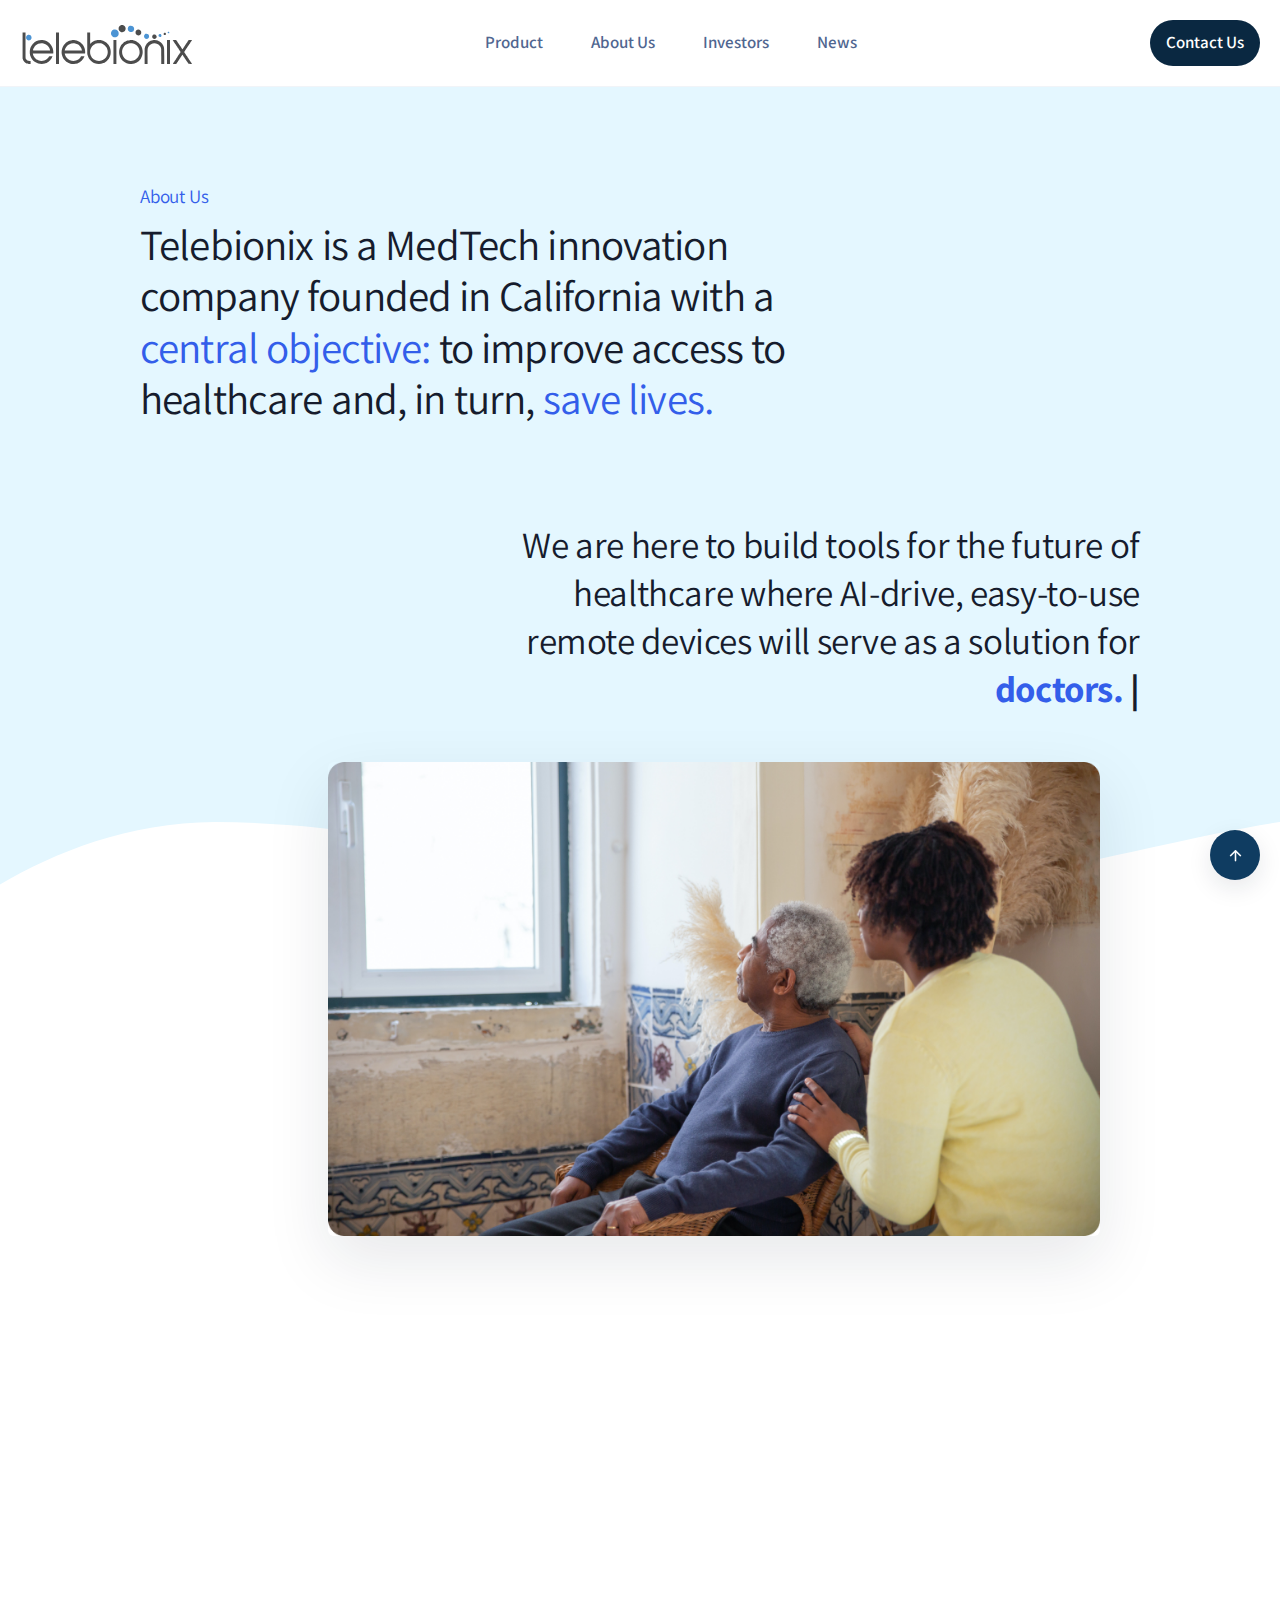
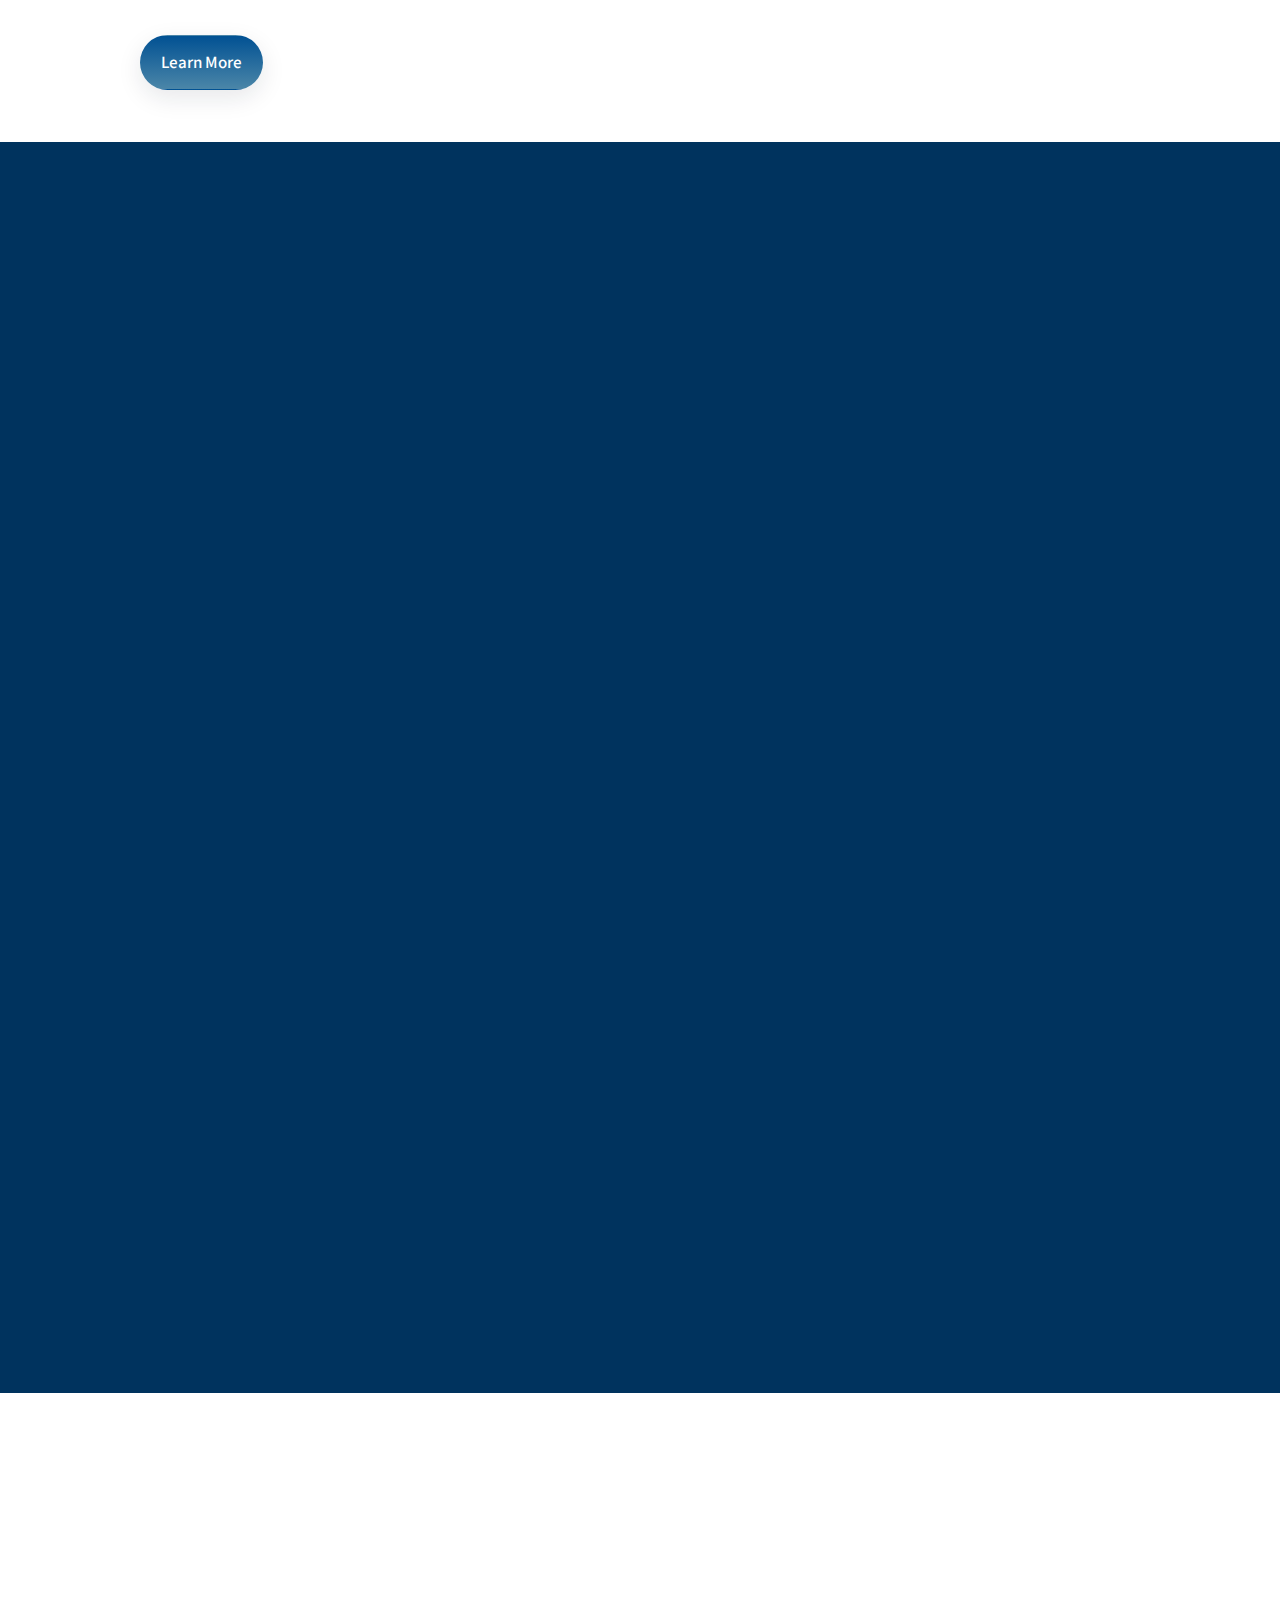
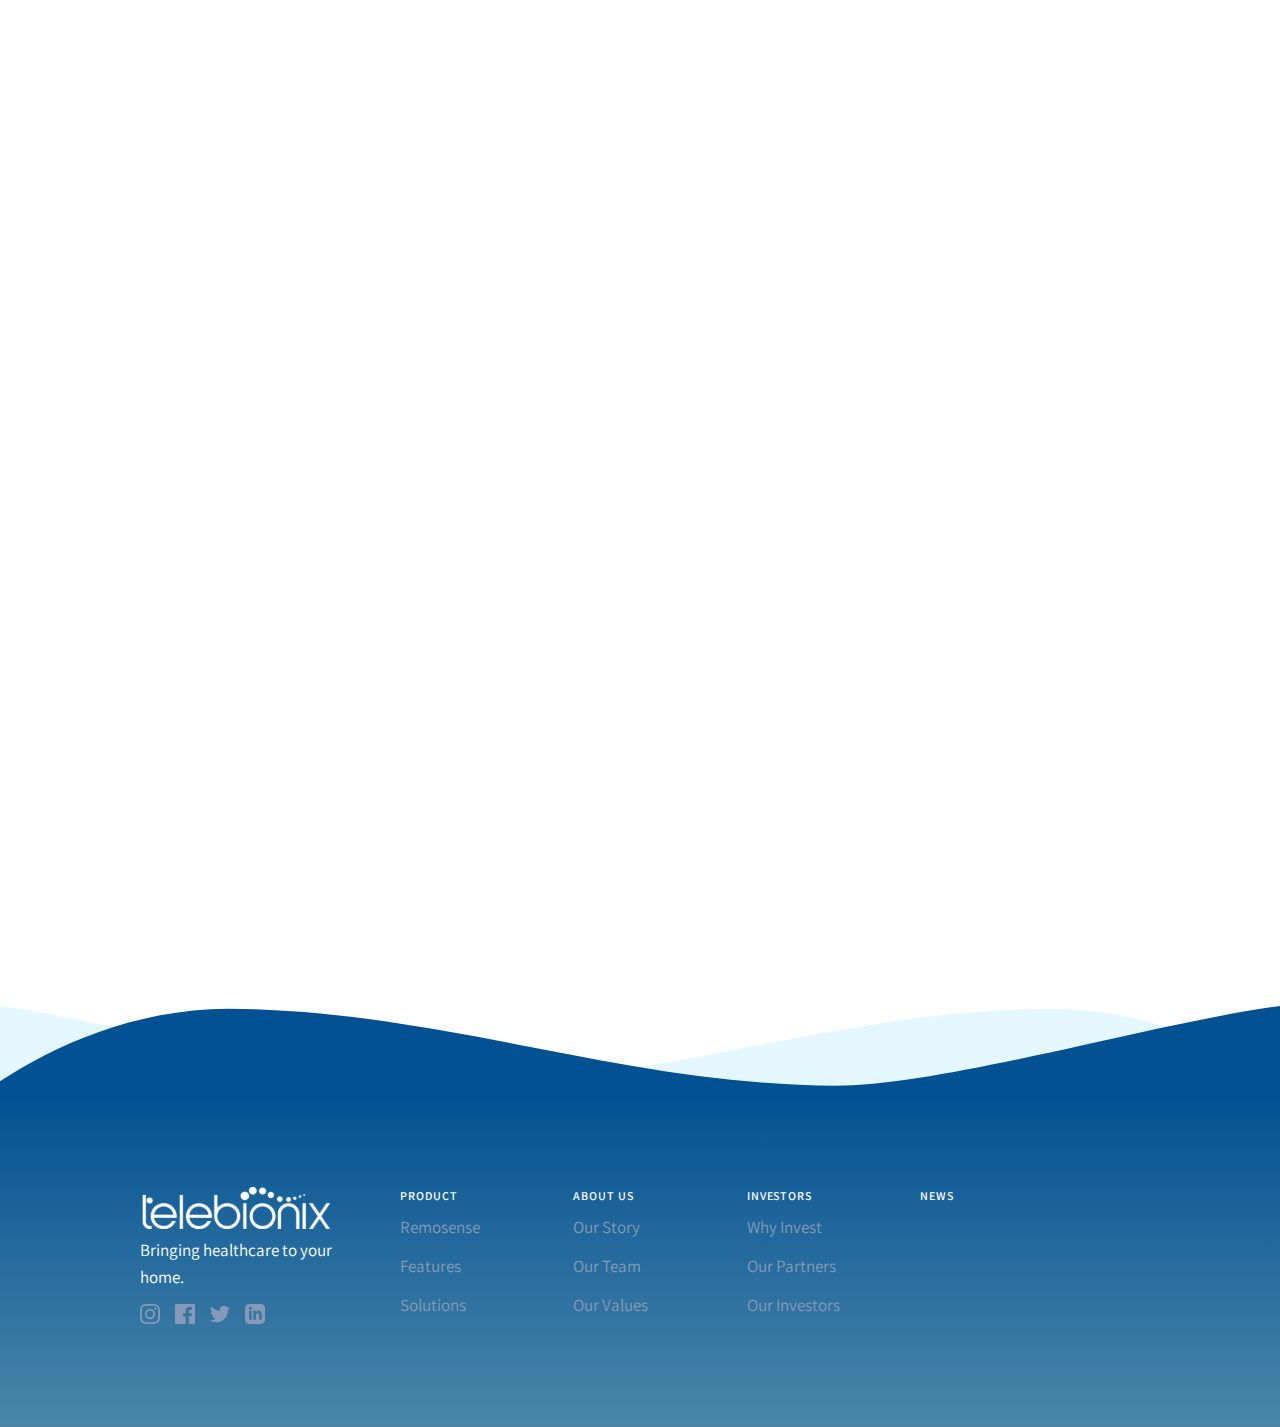
==== commit c3944c6d: "Update R2 device img and Founder details" ====
--- a/docs/about.html
+++ b/docs/about.html
@@ -629,8 +629,7 @@
 
             <!-- Text -->
             <p class="lead mb-7 mb-md-4 text-center text-lg-start" data-aos="fade-left" data-aos-delay="100">
-              Telebionix was founded in 2020 by innovator <b>Widy Medina</b> and serial entrepreneur
-              <b>Aghiath Chbib.</b>
+              Telebionix was founded in 2020 by innovator <b>Widy Medina</b>
             </p>
             <p class="lead mb-7 mb-md-9 pb-lg-2 text-center text-lg-start" data-aos="fade-left" data-aos-delay="200"> 
               Many of us at Telebionix come from a background that understands what it means to not have access to healthcare and the challenges families 
@@ -694,31 +693,9 @@
          
           <div class="col-12 col-lg-8 order-md-2 text-center text-lg-start">
               <!-- Header -->
-              <h4 class="display-4 text-white fw-bold" data-aos="fade-right" data-aos-delay="100">Widy Medina • <span class="text-gray-300">CEO, Co-Founder</span></h4>
+              <h4 class="display-4 text-white fw-bold" data-aos="fade-right" data-aos-delay="100">Widy Medina • <span class="text-gray-300">CEO, Founder</span></h4>
               <p class="fs-lg text-white mb-6 mb-md-8" data-aos="fade-right" data-aos-delay="200">
                 Founder and CEO of two technology companies with vast experience ranging from robotics, product design, fabrication, automation to electronic assembly of consumer products, food and beverage tech, biotech, medical devices, and pharmaceutical industries.
-              </p>
-          </div>
-
-        </div>
-
-        <div class="row justify-content-start">
-          
-          <div class="col-12 col-lg-3 align-self-start d-none d-sm-block">
-            
-            <div class="avatar avatar-xxl" data-aos="fade-right">
-              <img class="avatar-img rounded-circle" src="assets/img/tbx/team/aghi.png" alt="..." 
-              style = "height: 220px; width: 220px; border-radius: 10px;">
-            </div>
-       
-          </div>
-         
-          <div class="col-12 col-lg-8 text-center text-lg-start">
-              <!-- Header -->
-              <h4 class="display-4 text-white fw-bold" data-aos="fade-right" data-aos-delay="100">Aghiath Chbib • <span class="text-gray-300">COO, Co-Founder</span></h4>
-              <p class="fs-lg text-white mb-6 mb-md-2" data-aos="fade-right" data-aos-delay="200">
-                Serial entrepreneur equipped with 22 years of success driving global business development, channel sales, and growth in large, multimillion-dollar organizations and private start-ups. He has managed large accounts for Government agencies and organizations, including telecommunications and financial companies across Europe, the Middle East, and North Africa. An award-Winning expert in Cybersecurity, he is recognized as one of the Top 50 Global Thought Leaders and Influencers.
-    
               </p>
           </div>
 
--- a/docs/assets/css/theme.bundle.css
+++ b/docs/assets/css/theme.bundle.css
@@ -4,5 +4,5 @@
  * Copyright 2011-2021 The Bootstrap Authors
  * Copyright 2011-2021 Twitter, Inc.
  * Licensed under MIT (https://github.com/twbs/bootstrap/blob/main/LICENSE)
- */:root{--bs-blue:#0d6efd;--bs-indigo:#6610f2;--bs-purple:#6f42c1;--bs-pink:#d63384;--bs-red:#dc3545;--bs-orange:#fd7e14;--bs-yellow:#ffc107;--bs-green:#198754;--bs-teal:#20c997;--bs-cyan:#0dcaf0;--bs-gray:#869ab8;--bs-gray-dark:#384c74;--bs-gray-100:#f9fbfd;--bs-gray-200:#f1f4f8;--bs-gray-300:#d9e2ef;--bs-gray-400:#c6d3e6;--bs-gray-500:#abbcd5;--bs-gray-600:#869ab8;--bs-gray-700:#506690;--bs-gray-800:#384c74;--bs-gray-900:#1b2a4e;--bs-primary:#335eea;--bs-secondary:#506690;--bs-success:#42ba96;--bs-info:#7c69ef;--bs-warning:#fad776;--bs-danger:#df4759;--bs-light:#f9fbfd;--bs-dark:#1b2a4e;--bs-primary-desat:#6c8aec;--bs-black:#161c2d;--bs-white:#fff;--bs-primary-rgb:51,94,234;--bs-secondary-rgb:80,102,144;--bs-success-rgb:66,186,150;--bs-info-rgb:124,105,239;--bs-warning-rgb:250,215,118;--bs-danger-rgb:223,71,89;--bs-light-rgb:249,251,253;--bs-dark-rgb:27,42,78;--bs-primary-desat-rgb:108,138,236;--bs-white-rgb:255,255,255;--bs-black-rgb:22,28,45;--bs-body-color-rgb:22,28,45;--bs-body-bg-rgb:255,255,255;--bs-font-sans-serif:system-ui,-apple-system,"Segoe UI",Roboto,"Helvetica Neue",Arial,"Noto Sans","Liberation Sans",sans-serif,"Apple Color Emoji","Segoe UI Emoji","Segoe UI Symbol","Noto Color Emoji";--bs-font-monospace:SFMono-Regular,Menlo,Monaco,Consolas,"Liberation Mono","Courier New",monospace;--bs-gradient:linear-gradient(180deg,rgba(255,255,255,0.15),rgba(255,255,255,0));--bs-body-font-family:HKGroteskPro,serif;--bs-body-font-size:1.0625rem;--bs-body-font-weight:400;--bs-body-line-height:1.6;--bs-body-color:#161c2d;--bs-body-bg:#fff}*,:after,:before{box-sizing:border-box}body{-webkit-text-size-adjust:100%;-webkit-tap-highlight-color:rgba(22,28,45,0);background-color:var(--bs-body-bg);color:var(--bs-body-color);font-family:var(--bs-body-font-family);font-size:var(--bs-body-font-size);font-weight:var(--bs-body-font-weight);line-height:var(--bs-body-line-height);margin:0;text-align:var(--bs-body-text-align)}hr{background-color:currentColor;border:0;color:#f1f4f8;margin:1rem 0;opacity:1}hr:not([size]){height:1px}.h1,.h2,.h3,.h4,.h5,.h6,h1,h2,h3,h4,h5,h6{font-weight:400;line-height:1;margin-bottom:.5rem;margin-top:0}.h1,h1{font-size:2.3125rem}.h2,h2{font-size:1.9375rem}.h3,h3{font-size:1.3125rem}.h4,h4{font-size:1.1875rem}.h5,h5{font-size:1.0625rem}.h6,h6{font-size:.75rem}p{margin-bottom:1rem;margin-top:0}abbr[data-bs-original-title],abbr[title]{cursor:help;-webkit-text-decoration:underline dotted;text-decoration:underline dotted;-webkit-text-decoration-skip-ink:none;text-decoration-skip-ink:none}address{font-style:normal;line-height:inherit;margin-bottom:1rem}ol,ul{padding-left:2rem}dl,ol,ul{margin-bottom:1rem;margin-top:0}ol ol,ol ul,ul ol,ul ul{margin-bottom:0}dt{font-weight:600}dd{margin-bottom:.5rem;margin-left:0}blockquote{margin:0 0 1rem}b,strong{font-weight:700}.small,small{font-size:88.2%}.mark,mark{background-color:#fcf8e3;padding:.2em}sub,sup{font-size:.75em;line-height:0;position:relative;vertical-align:baseline}sub{bottom:-.25em}sup{top:-.5em}a{color:#335eea;text-decoration:none}a:hover{color:#294bbb;text-decoration:underline}a:not([href]):not([class]),a:not([href]):not([class]):hover{color:inherit;text-decoration:none}code,kbd,pre,samp{direction:ltr;font-family:var(--bs-font-monospace);font-size:1em;unicode-bidi:bidi-override}pre{display:block;font-size:.8125rem;margin-bottom:1rem;margin-top:0;overflow:auto}pre code{color:inherit;font-size:inherit;word-break:normal}code{word-wrap:break-word;color:#d63384;font-size:.8125rem}a>code{color:inherit}kbd{background-color:#1b2a4e;border-radius:.25rem;color:#fff;font-size:.8125rem;padding:.2rem .4rem}kbd kbd{font-size:1em;font-weight:600;padding:0}figure{margin:0 0 1rem}img,svg{vertical-align:middle}table{border-collapse:collapse;caption-side:bottom}caption{color:#869ab8;padding-bottom:1.5rem;padding-top:1.5rem;text-align:left}th{text-align:inherit;text-align:-webkit-match-parent}tbody,td,tfoot,th,thead,tr{border:0 solid;border-color:inherit}label{display:inline-block}button{border-radius:0}button:focus:not(:focus-visible){outline:0}button,input,optgroup,select,textarea{font-family:inherit;font-size:inherit;line-height:inherit;margin:0}button,select{text-transform:none}[role=button]{cursor:pointer}select{word-wrap:normal}select:disabled{opacity:1}[list]::-webkit-calendar-picker-indicator{display:none}[type=button],[type=reset],[type=submit],button{-webkit-appearance:button}[type=button]:not(:disabled),[type=reset]:not(:disabled),[type=submit]:not(:disabled),button:not(:disabled){cursor:pointer}::-moz-focus-inner{border-style:none;padding:0}textarea{resize:vertical}fieldset{border:0;margin:0;min-width:0;padding:0}legend{float:left;font-size:1.5rem;line-height:inherit;margin-bottom:.5rem;padding:0;width:100%}legend+*{clear:left}::-webkit-datetime-edit-day-field,::-webkit-datetime-edit-fields-wrapper,::-webkit-datetime-edit-hour-field,::-webkit-datetime-edit-minute,::-webkit-datetime-edit-month-field,::-webkit-datetime-edit-text,::-webkit-datetime-edit-year-field{padding:0}::-webkit-inner-spin-button{height:auto}[type=search]{-webkit-appearance:textfield;outline-offset:-2px}::-webkit-search-decoration{-webkit-appearance:none}::-webkit-color-swatch-wrapper{padding:0}::file-selector-button{font:inherit}::-webkit-file-upload-button{-webkit-appearance:button;font:inherit}output{display:inline-block}iframe{border:0}summary{cursor:pointer;display:list-item}progress{vertical-align:baseline}[hidden]{display:none!important}.lead{font-size:1.3125rem;font-weight:400}.display-1{font-size:4.375rem;font-weight:400}.display-2{font-size:3.8125rem;font-weight:400}.display-3{font-size:3rem;font-weight:400}.display-4{font-size:2.6875rem;font-weight:400}.list-inline,.list-unstyled{list-style:none;padding-left:0}.list-inline-item{display:inline-block}.list-inline-item:not(:last-child){margin-right:.5rem}.initialism{font-size:88.2%;text-transform:uppercase}.blockquote{font-size:1.25rem;margin-bottom:1rem}.blockquote>:last-child{margin-bottom:0}.blockquote-footer{color:#869ab8;font-size:.75rem;margin-bottom:1rem;margin-top:-1rem}.blockquote-footer:before{content:"\2014\00A0"}.img-fluid,.img-thumbnail{height:auto;max-width:100%}.img-thumbnail{background-color:#fff;border:1px solid #d9e2ef;border-radius:.375rem;box-shadow:0 .125rem .25rem rgba(22,28,45,.075);padding:.25rem}.figure{display:inline-block}.figure-img{line-height:1;margin-bottom:.5rem}.figure-caption{color:#869ab8;font-size:88.2%}.container,.container-fluid,.container-lg,.container-md,.container-sm,.container-xl{margin-left:auto;margin-right:auto;padding-left:var(--bs-gutter-x,1.25rem);padding-right:var(--bs-gutter-x,1.25rem);width:100%}@media (min-width:576px){.container,.container-sm{max-width:540px}}@media (min-width:768px){.container,.container-md,.container-sm{max-width:720px}}@media (min-width:992px){.container,.container-lg,.container-md,.container-sm{max-width:960px}}@media (min-width:1200px){.container,.container-lg,.container-md,.container-sm,.container-xl{max-width:1040px}}.row{--bs-gutter-x:2.5rem;--bs-gutter-y:0;display:flex;flex-wrap:wrap;margin-left:calc(var(--bs-gutter-x)*-.5);margin-right:calc(var(--bs-gutter-x)*-.5);margin-top:calc(var(--bs-gutter-y)*-1)}.row>*{flex-shrink:0;margin-top:var(--bs-gutter-y);max-width:100%;padding-left:calc(var(--bs-gutter-x)*.5);padding-right:calc(var(--bs-gutter-x)*.5);width:100%}.col{flex:1 0 0%}.row-cols-auto>*{flex:0 0 auto;width:auto}.row-cols-1>*{flex:0 0 auto;width:100%}.row-cols-2>*{flex:0 0 auto;width:50%}.row-cols-3>*{flex:0 0 auto;width:33.33333%}.row-cols-4>*{flex:0 0 auto;width:25%}.row-cols-5>*{flex:0 0 auto;width:20%}.row-cols-6>*{flex:0 0 auto;width:16.66667%}.col-auto{flex:0 0 auto;width:auto}.col-1{flex:0 0 auto;width:8.33333%}.col-2{flex:0 0 auto;width:16.66667%}.col-3{flex:0 0 auto;width:25%}.col-4{flex:0 0 auto;width:33.33333%}.col-5{flex:0 0 auto;width:41.66667%}.col-6{flex:0 0 auto;width:50%}.col-7{flex:0 0 auto;width:58.33333%}.col-8{flex:0 0 auto;width:66.66667%}.col-9{flex:0 0 auto;width:75%}.col-10{flex:0 0 auto;width:83.33333%}.col-11{flex:0 0 auto;width:91.66667%}.col-12{flex:0 0 auto;width:100%}.offset-1{margin-left:8.33333%}.offset-2{margin-left:16.66667%}.offset-3{margin-left:25%}.offset-4{margin-left:33.33333%}.offset-5{margin-left:41.66667%}.offset-6{margin-left:50%}.offset-7{margin-left:58.33333%}.offset-8{margin-left:66.66667%}.offset-9{margin-left:75%}.offset-10{margin-left:83.33333%}.offset-11{margin-left:91.66667%}.g-0,.gx-0{--bs-gutter-x:0}.g-0,.gy-0{--bs-gutter-y:0}.g-1,.gx-1{--bs-gutter-x:.25rem}.g-1,.gy-1{--bs-gutter-y:.25rem}.g-2,.gx-2{--bs-gutter-x:.5rem}.g-2,.gy-2{--bs-gutter-y:.5rem}.g-3,.gx-3{--bs-gutter-x:.75rem}.g-3,.gy-3{--bs-gutter-y:.75rem}.g-4,.gx-4{--bs-gutter-x:1rem}.g-4,.gy-4{--bs-gutter-y:1rem}.g-5,.gx-5{--bs-gutter-x:1.5rem}.g-5,.gy-5{--bs-gutter-y:1.5rem}.g-6,.gx-6{--bs-gutter-x:2rem}.g-6,.gy-6{--bs-gutter-y:2rem}.g-7,.gx-7{--bs-gutter-x:2.5rem}.g-7,.gy-7{--bs-gutter-y:2.5rem}.g-8,.gx-8{--bs-gutter-x:3rem}.g-8,.gy-8{--bs-gutter-y:3rem}.g-9,.gx-9{--bs-gutter-x:4rem}.g-9,.gy-9{--bs-gutter-y:4rem}.g-10,.gx-10{--bs-gutter-x:5rem}.g-10,.gy-10{--bs-gutter-y:5rem}.g-11,.gx-11{--bs-gutter-x:6rem}.g-11,.gy-11{--bs-gutter-y:6rem}.g-12,.gx-12{--bs-gutter-x:8rem}.g-12,.gy-12{--bs-gutter-y:8rem}.g-13,.gx-13{--bs-gutter-x:10rem}.g-13,.gy-13{--bs-gutter-y:10rem}.g-14,.gx-14{--bs-gutter-x:12rem}.g-14,.gy-14{--bs-gutter-y:12rem}.g-15,.gx-15{--bs-gutter-x:16rem}.g-15,.gy-15{--bs-gutter-y:16rem}.g-16,.gx-16{--bs-gutter-x:25rem}.g-16,.gy-16{--bs-gutter-y:25rem}@media (min-width:576px){.col-sm{flex:1 0 0%}.row-cols-sm-auto>*{flex:0 0 auto;width:auto}.row-cols-sm-1>*{flex:0 0 auto;width:100%}.row-cols-sm-2>*{flex:0 0 auto;width:50%}.row-cols-sm-3>*{flex:0 0 auto;width:33.33333%}.row-cols-sm-4>*{flex:0 0 auto;width:25%}.row-cols-sm-5>*{flex:0 0 auto;width:20%}.row-cols-sm-6>*{flex:0 0 auto;width:16.66667%}.col-sm-auto{flex:0 0 auto;width:auto}.col-sm-1{flex:0 0 auto;width:8.33333%}.col-sm-2{flex:0 0 auto;width:16.66667%}.col-sm-3{flex:0 0 auto;width:25%}.col-sm-4{flex:0 0 auto;width:33.33333%}.col-sm-5{flex:0 0 auto;width:41.66667%}.col-sm-6{flex:0 0 auto;width:50%}.col-sm-7{flex:0 0 auto;width:58.33333%}.col-sm-8{flex:0 0 auto;width:66.66667%}.col-sm-9{flex:0 0 auto;width:75%}.col-sm-10{flex:0 0 auto;width:83.33333%}.col-sm-11{flex:0 0 auto;width:91.66667%}.col-sm-12{flex:0 0 auto;width:100%}.offset-sm-0{margin-left:0}.offset-sm-1{margin-left:8.33333%}.offset-sm-2{margin-left:16.66667%}.offset-sm-3{margin-left:25%}.offset-sm-4{margin-left:33.33333%}.offset-sm-5{margin-left:41.66667%}.offset-sm-6{margin-left:50%}.offset-sm-7{margin-left:58.33333%}.offset-sm-8{margin-left:66.66667%}.offset-sm-9{margin-left:75%}.offset-sm-10{margin-left:83.33333%}.offset-sm-11{margin-left:91.66667%}.g-sm-0,.gx-sm-0{--bs-gutter-x:0}.g-sm-0,.gy-sm-0{--bs-gutter-y:0}.g-sm-1,.gx-sm-1{--bs-gutter-x:.25rem}.g-sm-1,.gy-sm-1{--bs-gutter-y:.25rem}.g-sm-2,.gx-sm-2{--bs-gutter-x:.5rem}.g-sm-2,.gy-sm-2{--bs-gutter-y:.5rem}.g-sm-3,.gx-sm-3{--bs-gutter-x:.75rem}.g-sm-3,.gy-sm-3{--bs-gutter-y:.75rem}.g-sm-4,.gx-sm-4{--bs-gutter-x:1rem}.g-sm-4,.gy-sm-4{--bs-gutter-y:1rem}.g-sm-5,.gx-sm-5{--bs-gutter-x:1.5rem}.g-sm-5,.gy-sm-5{--bs-gutter-y:1.5rem}.g-sm-6,.gx-sm-6{--bs-gutter-x:2rem}.g-sm-6,.gy-sm-6{--bs-gutter-y:2rem}.g-sm-7,.gx-sm-7{--bs-gutter-x:2.5rem}.g-sm-7,.gy-sm-7{--bs-gutter-y:2.5rem}.g-sm-8,.gx-sm-8{--bs-gutter-x:3rem}.g-sm-8,.gy-sm-8{--bs-gutter-y:3rem}.g-sm-9,.gx-sm-9{--bs-gutter-x:4rem}.g-sm-9,.gy-sm-9{--bs-gutter-y:4rem}.g-sm-10,.gx-sm-10{--bs-gutter-x:5rem}.g-sm-10,.gy-sm-10{--bs-gutter-y:5rem}.g-sm-11,.gx-sm-11{--bs-gutter-x:6rem}.g-sm-11,.gy-sm-11{--bs-gutter-y:6rem}.g-sm-12,.gx-sm-12{--bs-gutter-x:8rem}.g-sm-12,.gy-sm-12{--bs-gutter-y:8rem}.g-sm-13,.gx-sm-13{--bs-gutter-x:10rem}.g-sm-13,.gy-sm-13{--bs-gutter-y:10rem}.g-sm-14,.gx-sm-14{--bs-gutter-x:12rem}.g-sm-14,.gy-sm-14{--bs-gutter-y:12rem}.g-sm-15,.gx-sm-15{--bs-gutter-x:16rem}.g-sm-15,.gy-sm-15{--bs-gutter-y:16rem}.g-sm-16,.gx-sm-16{--bs-gutter-x:25rem}.g-sm-16,.gy-sm-16{--bs-gutter-y:25rem}}@media (min-width:768px){.col-md{flex:1 0 0%}.row-cols-md-auto>*{flex:0 0 auto;width:auto}.row-cols-md-1>*{flex:0 0 auto;width:100%}.row-cols-md-2>*{flex:0 0 auto;width:50%}.row-cols-md-3>*{flex:0 0 auto;width:33.33333%}.row-cols-md-4>*{flex:0 0 auto;width:25%}.row-cols-md-5>*{flex:0 0 auto;width:20%}.row-cols-md-6>*{flex:0 0 auto;width:16.66667%}.col-md-auto{flex:0 0 auto;width:auto}.col-md-1{flex:0 0 auto;width:8.33333%}.col-md-2{flex:0 0 auto;width:16.66667%}.col-md-3{flex:0 0 auto;width:25%}.col-md-4{flex:0 0 auto;width:33.33333%}.col-md-5{flex:0 0 auto;width:41.66667%}.col-md-6{flex:0 0 auto;width:50%}.col-md-7{flex:0 0 auto;width:58.33333%}.col-md-8{flex:0 0 auto;width:66.66667%}.col-md-9{flex:0 0 auto;width:75%}.col-md-10{flex:0 0 auto;width:83.33333%}.col-md-11{flex:0 0 auto;width:91.66667%}.col-md-12{flex:0 0 auto;width:100%}.offset-md-0{margin-left:0}.offset-md-1{margin-left:8.33333%}.offset-md-2{margin-left:16.66667%}.offset-md-3{margin-left:25%}.offset-md-4{margin-left:33.33333%}.offset-md-5{margin-left:41.66667%}.offset-md-6{margin-left:50%}.offset-md-7{margin-left:58.33333%}.offset-md-8{margin-left:66.66667%}.offset-md-9{margin-left:75%}.offset-md-10{margin-left:83.33333%}.offset-md-11{margin-left:91.66667%}.g-md-0,.gx-md-0{--bs-gutter-x:0}.g-md-0,.gy-md-0{--bs-gutter-y:0}.g-md-1,.gx-md-1{--bs-gutter-x:.25rem}.g-md-1,.gy-md-1{--bs-gutter-y:.25rem}.g-md-2,.gx-md-2{--bs-gutter-x:.5rem}.g-md-2,.gy-md-2{--bs-gutter-y:.5rem}.g-md-3,.gx-md-3{--bs-gutter-x:.75rem}.g-md-3,.gy-md-3{--bs-gutter-y:.75rem}.g-md-4,.gx-md-4{--bs-gutter-x:1rem}.g-md-4,.gy-md-4{--bs-gutter-y:1rem}.g-md-5,.gx-md-5{--bs-gutter-x:1.5rem}.g-md-5,.gy-md-5{--bs-gutter-y:1.5rem}.g-md-6,.gx-md-6{--bs-gutter-x:2rem}.g-md-6,.gy-md-6{--bs-gutter-y:2rem}.g-md-7,.gx-md-7{--bs-gutter-x:2.5rem}.g-md-7,.gy-md-7{--bs-gutter-y:2.5rem}.g-md-8,.gx-md-8{--bs-gutter-x:3rem}.g-md-8,.gy-md-8{--bs-gutter-y:3rem}.g-md-9,.gx-md-9{--bs-gutter-x:4rem}.g-md-9,.gy-md-9{--bs-gutter-y:4rem}.g-md-10,.gx-md-10{--bs-gutter-x:5rem}.g-md-10,.gy-md-10{--bs-gutter-y:5rem}.g-md-11,.gx-md-11{--bs-gutter-x:6rem}.g-md-11,.gy-md-11{--bs-gutter-y:6rem}.g-md-12,.gx-md-12{--bs-gutter-x:8rem}.g-md-12,.gy-md-12{--bs-gutter-y:8rem}.g-md-13,.gx-md-13{--bs-gutter-x:10rem}.g-md-13,.gy-md-13{--bs-gutter-y:10rem}.g-md-14,.gx-md-14{--bs-gutter-x:12rem}.g-md-14,.gy-md-14{--bs-gutter-y:12rem}.g-md-15,.gx-md-15{--bs-gutter-x:16rem}.g-md-15,.gy-md-15{--bs-gutter-y:16rem}.g-md-16,.gx-md-16{--bs-gutter-x:25rem}.g-md-16,.gy-md-16{--bs-gutter-y:25rem}}@media (min-width:992px){.col-lg{flex:1 0 0%}.row-cols-lg-auto>*{flex:0 0 auto;width:auto}.row-cols-lg-1>*{flex:0 0 auto;width:100%}.row-cols-lg-2>*{flex:0 0 auto;width:50%}.row-cols-lg-3>*{flex:0 0 auto;width:33.33333%}.row-cols-lg-4>*{flex:0 0 auto;width:25%}.row-cols-lg-5>*{flex:0 0 auto;width:20%}.row-cols-lg-6>*{flex:0 0 auto;width:16.66667%}.col-lg-auto{flex:0 0 auto;width:auto}.col-lg-1{flex:0 0 auto;width:8.33333%}.col-lg-2{flex:0 0 auto;width:16.66667%}.col-lg-3{flex:0 0 auto;width:25%}.col-lg-4{flex:0 0 auto;width:33.33333%}.col-lg-5{flex:0 0 auto;width:41.66667%}.col-lg-6{flex:0 0 auto;width:50%}.col-lg-7{flex:0 0 auto;width:58.33333%}.col-lg-8{flex:0 0 auto;width:66.66667%}.col-lg-9{flex:0 0 auto;width:75%}.col-lg-10{flex:0 0 auto;width:83.33333%}.col-lg-11{flex:0 0 auto;width:91.66667%}.col-lg-12{flex:0 0 auto;width:100%}.offset-lg-0{margin-left:0}.offset-lg-1{margin-left:8.33333%}.offset-lg-2{margin-left:16.66667%}.offset-lg-3{margin-left:25%}.offset-lg-4{margin-left:33.33333%}.offset-lg-5{margin-left:41.66667%}.offset-lg-6{margin-left:50%}.offset-lg-7{margin-left:58.33333%}.offset-lg-8{margin-left:66.66667%}.offset-lg-9{margin-left:75%}.offset-lg-10{margin-left:83.33333%}.offset-lg-11{margin-left:91.66667%}.g-lg-0,.gx-lg-0{--bs-gutter-x:0}.g-lg-0,.gy-lg-0{--bs-gutter-y:0}.g-lg-1,.gx-lg-1{--bs-gutter-x:.25rem}.g-lg-1,.gy-lg-1{--bs-gutter-y:.25rem}.g-lg-2,.gx-lg-2{--bs-gutter-x:.5rem}.g-lg-2,.gy-lg-2{--bs-gutter-y:.5rem}.g-lg-3,.gx-lg-3{--bs-gutter-x:.75rem}.g-lg-3,.gy-lg-3{--bs-gutter-y:.75rem}.g-lg-4,.gx-lg-4{--bs-gutter-x:1rem}.g-lg-4,.gy-lg-4{--bs-gutter-y:1rem}.g-lg-5,.gx-lg-5{--bs-gutter-x:1.5rem}.g-lg-5,.gy-lg-5{--bs-gutter-y:1.5rem}.g-lg-6,.gx-lg-6{--bs-gutter-x:2rem}.g-lg-6,.gy-lg-6{--bs-gutter-y:2rem}.g-lg-7,.gx-lg-7{--bs-gutter-x:2.5rem}.g-lg-7,.gy-lg-7{--bs-gutter-y:2.5rem}.g-lg-8,.gx-lg-8{--bs-gutter-x:3rem}.g-lg-8,.gy-lg-8{--bs-gutter-y:3rem}.g-lg-9,.gx-lg-9{--bs-gutter-x:4rem}.g-lg-9,.gy-lg-9{--bs-gutter-y:4rem}.g-lg-10,.gx-lg-10{--bs-gutter-x:5rem}.g-lg-10,.gy-lg-10{--bs-gutter-y:5rem}.g-lg-11,.gx-lg-11{--bs-gutter-x:6rem}.g-lg-11,.gy-lg-11{--bs-gutter-y:6rem}.g-lg-12,.gx-lg-12{--bs-gutter-x:8rem}.g-lg-12,.gy-lg-12{--bs-gutter-y:8rem}.g-lg-13,.gx-lg-13{--bs-gutter-x:10rem}.g-lg-13,.gy-lg-13{--bs-gutter-y:10rem}.g-lg-14,.gx-lg-14{--bs-gutter-x:12rem}.g-lg-14,.gy-lg-14{--bs-gutter-y:12rem}.g-lg-15,.gx-lg-15{--bs-gutter-x:16rem}.g-lg-15,.gy-lg-15{--bs-gutter-y:16rem}.g-lg-16,.gx-lg-16{--bs-gutter-x:25rem}.g-lg-16,.gy-lg-16{--bs-gutter-y:25rem}}@media (min-width:1200px){.col-xl{flex:1 0 0%}.row-cols-xl-auto>*{flex:0 0 auto;width:auto}.row-cols-xl-1>*{flex:0 0 auto;width:100%}.row-cols-xl-2>*{flex:0 0 auto;width:50%}.row-cols-xl-3>*{flex:0 0 auto;width:33.33333%}.row-cols-xl-4>*{flex:0 0 auto;width:25%}.row-cols-xl-5>*{flex:0 0 auto;width:20%}.row-cols-xl-6>*{flex:0 0 auto;width:16.66667%}.col-xl-auto{flex:0 0 auto;width:auto}.col-xl-1{flex:0 0 auto;width:8.33333%}.col-xl-2{flex:0 0 auto;width:16.66667%}.col-xl-3{flex:0 0 auto;width:25%}.col-xl-4{flex:0 0 auto;width:33.33333%}.col-xl-5{flex:0 0 auto;width:41.66667%}.col-xl-6{flex:0 0 auto;width:50%}.col-xl-7{flex:0 0 auto;width:58.33333%}.col-xl-8{flex:0 0 auto;width:66.66667%}.col-xl-9{flex:0 0 auto;width:75%}.col-xl-10{flex:0 0 auto;width:83.33333%}.col-xl-11{flex:0 0 auto;width:91.66667%}.col-xl-12{flex:0 0 auto;width:100%}.offset-xl-0{margin-left:0}.offset-xl-1{margin-left:8.33333%}.offset-xl-2{margin-left:16.66667%}.offset-xl-3{margin-left:25%}.offset-xl-4{margin-left:33.33333%}.offset-xl-5{margin-left:41.66667%}.offset-xl-6{margin-left:50%}.offset-xl-7{margin-left:58.33333%}.offset-xl-8{margin-left:66.66667%}.offset-xl-9{margin-left:75%}.offset-xl-10{margin-left:83.33333%}.offset-xl-11{margin-left:91.66667%}.g-xl-0,.gx-xl-0{--bs-gutter-x:0}.g-xl-0,.gy-xl-0{--bs-gutter-y:0}.g-xl-1,.gx-xl-1{--bs-gutter-x:.25rem}.g-xl-1,.gy-xl-1{--bs-gutter-y:.25rem}.g-xl-2,.gx-xl-2{--bs-gutter-x:.5rem}.g-xl-2,.gy-xl-2{--bs-gutter-y:.5rem}.g-xl-3,.gx-xl-3{--bs-gutter-x:.75rem}.g-xl-3,.gy-xl-3{--bs-gutter-y:.75rem}.g-xl-4,.gx-xl-4{--bs-gutter-x:1rem}.g-xl-4,.gy-xl-4{--bs-gutter-y:1rem}.g-xl-5,.gx-xl-5{--bs-gutter-x:1.5rem}.g-xl-5,.gy-xl-5{--bs-gutter-y:1.5rem}.g-xl-6,.gx-xl-6{--bs-gutter-x:2rem}.g-xl-6,.gy-xl-6{--bs-gutter-y:2rem}.g-xl-7,.gx-xl-7{--bs-gutter-x:2.5rem}.g-xl-7,.gy-xl-7{--bs-gutter-y:2.5rem}.g-xl-8,.gx-xl-8{--bs-gutter-x:3rem}.g-xl-8,.gy-xl-8{--bs-gutter-y:3rem}.g-xl-9,.gx-xl-9{--bs-gutter-x:4rem}.g-xl-9,.gy-xl-9{--bs-gutter-y:4rem}.g-xl-10,.gx-xl-10{--bs-gutter-x:5rem}.g-xl-10,.gy-xl-10{--bs-gutter-y:5rem}.g-xl-11,.gx-xl-11{--bs-gutter-x:6rem}.g-xl-11,.gy-xl-11{--bs-gutter-y:6rem}.g-xl-12,.gx-xl-12{--bs-gutter-x:8rem}.g-xl-12,.gy-xl-12{--bs-gutter-y:8rem}.g-xl-13,.gx-xl-13{--bs-gutter-x:10rem}.g-xl-13,.gy-xl-13{--bs-gutter-y:10rem}.g-xl-14,.gx-xl-14{--bs-gutter-x:12rem}.g-xl-14,.gy-xl-14{--bs-gutter-y:12rem}.g-xl-15,.gx-xl-15{--bs-gutter-x:16rem}.g-xl-15,.gy-xl-15{--bs-gutter-y:16rem}.g-xl-16,.gx-xl-16{--bs-gutter-x:25rem}.g-xl-16,.gy-xl-16{--bs-gutter-y:25rem}}@media (min-width:1400px){.col-xxl{flex:1 0 0%}.row-cols-xxl-auto>*{flex:0 0 auto;width:auto}.row-cols-xxl-1>*{flex:0 0 auto;width:100%}.row-cols-xxl-2>*{flex:0 0 auto;width:50%}.row-cols-xxl-3>*{flex:0 0 auto;width:33.33333%}.row-cols-xxl-4>*{flex:0 0 auto;width:25%}.row-cols-xxl-5>*{flex:0 0 auto;width:20%}.row-cols-xxl-6>*{flex:0 0 auto;width:16.66667%}.col-xxl-auto{flex:0 0 auto;width:auto}.col-xxl-1{flex:0 0 auto;width:8.33333%}.col-xxl-2{flex:0 0 auto;width:16.66667%}.col-xxl-3{flex:0 0 auto;width:25%}.col-xxl-4{flex:0 0 auto;width:33.33333%}.col-xxl-5{flex:0 0 auto;width:41.66667%}.col-xxl-6{flex:0 0 auto;width:50%}.col-xxl-7{flex:0 0 auto;width:58.33333%}.col-xxl-8{flex:0 0 auto;width:66.66667%}.col-xxl-9{flex:0 0 auto;width:75%}.col-xxl-10{flex:0 0 auto;width:83.33333%}.col-xxl-11{flex:0 0 auto;width:91.66667%}.col-xxl-12{flex:0 0 auto;width:100%}.offset-xxl-0{margin-left:0}.offset-xxl-1{margin-left:8.33333%}.offset-xxl-2{margin-left:16.66667%}.offset-xxl-3{margin-left:25%}.offset-xxl-4{margin-left:33.33333%}.offset-xxl-5{margin-left:41.66667%}.offset-xxl-6{margin-left:50%}.offset-xxl-7{margin-left:58.33333%}.offset-xxl-8{margin-left:66.66667%}.offset-xxl-9{margin-left:75%}.offset-xxl-10{margin-left:83.33333%}.offset-xxl-11{margin-left:91.66667%}.g-xxl-0,.gx-xxl-0{--bs-gutter-x:0}.g-xxl-0,.gy-xxl-0{--bs-gutter-y:0}.g-xxl-1,.gx-xxl-1{--bs-gutter-x:.25rem}.g-xxl-1,.gy-xxl-1{--bs-gutter-y:.25rem}.g-xxl-2,.gx-xxl-2{--bs-gutter-x:.5rem}.g-xxl-2,.gy-xxl-2{--bs-gutter-y:.5rem}.g-xxl-3,.gx-xxl-3{--bs-gutter-x:.75rem}.g-xxl-3,.gy-xxl-3{--bs-gutter-y:.75rem}.g-xxl-4,.gx-xxl-4{--bs-gutter-x:1rem}.g-xxl-4,.gy-xxl-4{--bs-gutter-y:1rem}.g-xxl-5,.gx-xxl-5{--bs-gutter-x:1.5rem}.g-xxl-5,.gy-xxl-5{--bs-gutter-y:1.5rem}.g-xxl-6,.gx-xxl-6{--bs-gutter-x:2rem}.g-xxl-6,.gy-xxl-6{--bs-gutter-y:2rem}.g-xxl-7,.gx-xxl-7{--bs-gutter-x:2.5rem}.g-xxl-7,.gy-xxl-7{--bs-gutter-y:2.5rem}.g-xxl-8,.gx-xxl-8{--bs-gutter-x:3rem}.g-xxl-8,.gy-xxl-8{--bs-gutter-y:3rem}.g-xxl-9,.gx-xxl-9{--bs-gutter-x:4rem}.g-xxl-9,.gy-xxl-9{--bs-gutter-y:4rem}.g-xxl-10,.gx-xxl-10{--bs-gutter-x:5rem}.g-xxl-10,.gy-xxl-10{--bs-gutter-y:5rem}.g-xxl-11,.gx-xxl-11{--bs-gutter-x:6rem}.g-xxl-11,.gy-xxl-11{--bs-gutter-y:6rem}.g-xxl-12,.gx-xxl-12{--bs-gutter-x:8rem}.g-xxl-12,.gy-xxl-12{--bs-gutter-y:8rem}.g-xxl-13,.gx-xxl-13{--bs-gutter-x:10rem}.g-xxl-13,.gy-xxl-13{--bs-gutter-y:10rem}.g-xxl-14,.gx-xxl-14{--bs-gutter-x:12rem}.g-xxl-14,.gy-xxl-14{--bs-gutter-y:12rem}.g-xxl-15,.gx-xxl-15{--bs-gutter-x:16rem}.g-xxl-15,.gy-xxl-15{--bs-gutter-y:16rem}.g-xxl-16,.gx-xxl-16{--bs-gutter-x:25rem}.g-xxl-16,.gy-xxl-16{--bs-gutter-y:25rem}}.table{--bs-table-bg:#fff;--bs-table-accent-bg:transparent;--bs-table-striped-color:#161c2d;--bs-table-striped-bg:#f9fbfd;--bs-table-active-color:#161c2d;--bs-table-active-bg:#f9fbfd;--bs-table-hover-color:#161c2d;--bs-table-hover-bg:#f9fbfd;border-color:#f1f4f8;color:#161c2d;margin-bottom:1rem;vertical-align:top;width:100%}.table>:not(caption)>*>*{background-color:var(--bs-table-bg);border-bottom-width:1px;box-shadow:inset 0 0 0 9999px var(--bs-table-accent-bg);padding:1.5rem 2rem}.table>tbody{vertical-align:inherit}.table>thead{vertical-align:bottom}.table>:not(:first-child){border-top:2px solid}.caption-top{caption-side:top}.table-sm>:not(caption)>*>*{padding:.25rem}.table-bordered>:not(caption)>*{border-width:1px 0}.table-bordered>:not(caption)>*>*{border-width:0 1px}.table-borderless>:not(caption)>*>*{border-bottom-width:0}.table-borderless>:not(:first-child){border-top-width:0}.table-striped>tbody>tr:nth-of-type(odd)>*{--bs-table-accent-bg:var(--bs-table-striped-bg);color:var(--bs-table-striped-color)}.table-active{--bs-table-accent-bg:var(--bs-table-active-bg);color:var(--bs-table-active-color)}.table-hover>tbody>tr:hover>*{--bs-table-accent-bg:var(--bs-table-hover-bg);color:var(--bs-table-hover-color)}.table-primary{--bs-table-bg:#ebeffd;--bs-table-striped-bg:#e1e5f4;--bs-table-striped-color:#1b2a4e;--bs-table-active-bg:#d6dbec;--bs-table-active-color:#1b2a4e;--bs-table-hover-bg:#dbe0f0;--bs-table-hover-color:#1b2a4e;border-color:#d6dbec;color:#1b2a4e}.table-secondary{--bs-table-bg:#eef0f4;--bs-table-striped-bg:#e3e6ec;--bs-table-striped-color:#1b2a4e;--bs-table-active-bg:#d9dce3;--bs-table-active-color:#1b2a4e;--bs-table-hover-bg:#dee1e8;--bs-table-hover-color:#1b2a4e;border-color:#d9dce3;color:#1b2a4e}.table-success{--bs-table-bg:#ecf8f5;--bs-table-striped-bg:#e2eeed;--bs-table-striped-color:#1b2a4e;--bs-table-active-bg:#d7e3e4;--bs-table-active-color:#1b2a4e;--bs-table-hover-bg:#dce9e8;--bs-table-hover-color:#1b2a4e;border-color:#d7e3e4;color:#1b2a4e}.table-info{--bs-table-bg:#f2f0fd;--bs-table-striped-bg:#e7e6f4;--bs-table-striped-color:#1b2a4e;--bs-table-active-bg:#dddcec;--bs-table-active-color:#1b2a4e;--bs-table-hover-bg:#e2e1f0;--bs-table-hover-color:#1b2a4e;border-color:#dddcec;color:#1b2a4e}.table-warning{--bs-table-bg:#fffbf1;--bs-table-striped-bg:#f4f1e9;--bs-table-striped-color:#1b2a4e;--bs-table-active-bg:#e8e6e1;--bs-table-active-color:#1b2a4e;--bs-table-hover-bg:#eeebe5;--bs-table-hover-color:#1b2a4e;border-color:#e8e6e1;color:#1b2a4e}.table-danger{--bs-table-bg:#fcedee;--bs-table-striped-bg:#f1e3e6;--bs-table-striped-color:#1b2a4e;--bs-table-active-bg:#e6dade;--bs-table-active-color:#1b2a4e;--bs-table-hover-bg:#ebdee2;--bs-table-hover-color:#1b2a4e;border-color:#e6dade;color:#1b2a4e}.table-light{--bs-table-bg:#f9fbfd;--bs-table-striped-bg:#eef1f4;--bs-table-striped-color:#1b2a4e;--bs-table-active-bg:#e3e6ec;--bs-table-active-color:#1b2a4e;--bs-table-hover-bg:#e8ebf0;--bs-table-hover-color:#1b2a4e;border-color:#e3e6ec;color:#1b2a4e}.table-dark{--bs-table-bg:#384c74;--bs-table-striped-bg:#42557b;--bs-table-striped-color:#fff;--bs-table-active-bg:#4c5e82;--bs-table-active-color:#fff;--bs-table-hover-bg:#47597e;--bs-table-hover-color:#fff;border-color:#4c5e82;color:#fff}.table-responsive{-webkit-overflow-scrolling:touch;overflow-x:auto}@media (max-width:575.98px){.table-responsive-sm{-webkit-overflow-scrolling:touch;overflow-x:auto}}@media (max-width:767.98px){.table-responsive-md{-webkit-overflow-scrolling:touch;overflow-x:auto}}@media (max-width:991.98px){.table-responsive-lg{-webkit-overflow-scrolling:touch;overflow-x:auto}}@media (max-width:1199.98px){.table-responsive-xl{-webkit-overflow-scrolling:touch;overflow-x:auto}}@media (max-width:1399.98px){.table-responsive-xxl{-webkit-overflow-scrolling:touch;overflow-x:auto}}.form-label{margin-bottom:.5rem}.col-form-label{font-size:inherit;line-height:1.6;margin-bottom:0;padding-bottom:calc(.8125rem + 1px);padding-top:calc(.8125rem + 1px)}.col-form-label-lg{font-size:1.0625rem;padding-bottom:calc(1.122rem + 1px);padding-top:calc(1.122rem + 1px)}.col-form-label-sm{font-size:1.0625rem;padding-bottom:calc(.5625rem + 1px);padding-top:calc(.5625rem + 1px)}.form-text{color:#869ab8;font-size:88.2%;margin-top:.25rem}.form-control{-webkit-appearance:none;-moz-appearance:none;appearance:none;background-clip:padding-box;background-color:#fff;border:1px solid #f1f4f8;border-radius:.375rem;box-shadow:0 0;color:#161c2d;display:block;font-size:1.0625rem;font-weight:400;line-height:1.6;padding:.8125rem 1.25rem;transition:border-color .15s ease-in-out,box-shadow .15s ease-in-out;width:100%}@media (prefers-reduced-motion:reduce){.form-control{transition:none}}.form-control[type=file]{overflow:hidden}.form-control[type=file]:not(:disabled):not([readonly]){cursor:pointer}.form-control:focus{background-color:#fff;border-color:#335eea;box-shadow:0 0,0 0;color:#161c2d;outline:0}.form-control::-webkit-date-and-time-value{height:1.6em}.form-control::-moz-placeholder{color:#869ab8;opacity:1}.form-control:-ms-input-placeholder{color:#869ab8;opacity:1}.form-control::placeholder{color:#869ab8;opacity:1}.form-control:disabled,.form-control[readonly]{background-color:#f1f4f8;opacity:1}.form-control::file-selector-button{-webkit-margin-end:1.25rem;background-color:#f9fbfd;border:0 solid;border-color:inherit;border-inline-end-width:1px;border-radius:0;color:#161c2d;margin:-.8125rem -1.25rem;margin-inline-end:1.25rem;padding:.8125rem 1.25rem;pointer-events:none;transition:color .15s ease-in-out,background-color .15s ease-in-out,border-color .15s ease-in-out,box-shadow .15s ease-in-out}@media (prefers-reduced-motion:reduce){.form-control::-webkit-file-upload-button{-webkit-transition:none;transition:none}.form-control::file-selector-button{transition:none}}.form-control:hover:not(:disabled):not([readonly])::file-selector-button{background-color:#edeef0}.form-control::-webkit-file-upload-button{-webkit-margin-end:1.25rem;background-color:#f9fbfd;border:0 solid;border-color:inherit;border-inline-end-width:1px;border-radius:0;color:#161c2d;margin:-.8125rem -1.25rem;margin-inline-end:1.25rem;padding:.8125rem 1.25rem;pointer-events:none;-webkit-transition:color .15s ease-in-out,background-color .15s ease-in-out,border-color .15s ease-in-out,box-shadow .15s ease-in-out;transition:color .15s ease-in-out,background-color .15s ease-in-out,border-color .15s ease-in-out,box-shadow .15s ease-in-out}@media (prefers-reduced-motion:reduce){.form-control::-webkit-file-upload-button{-webkit-transition:none;transition:none}}.form-control:hover:not(:disabled):not([readonly])::-webkit-file-upload-button{background-color:#edeef0}.form-control-plaintext{background-color:transparent;border:solid transparent;border-width:1px 0;color:#161c2d;display:block;line-height:1.6;margin-bottom:0;padding:.8125rem 0;width:100%}.form-control-plaintext.form-control-lg,.form-control-plaintext.form-control-sm{padding-left:0;padding-right:0}.form-control-sm{border-radius:.375rem;font-size:1.0625rem;min-height:calc(1.6em + 1.125rem + 2px);padding:.5625rem 1rem}.form-control-sm::file-selector-button{-webkit-margin-end:1rem;margin:-.5625rem -1rem;margin-inline-end:1rem;padding:.5625rem 1rem}.form-control-sm::-webkit-file-upload-button{-webkit-margin-end:1rem;margin:-.5625rem -1rem;margin-inline-end:1rem;padding:.5625rem 1rem}.form-control-lg{border-radius:.375rem;font-size:1.0625rem;min-height:calc(1.6em + 2.244rem + 2px);padding:1.122rem 1.5rem}.form-control-lg::file-selector-button{-webkit-margin-end:1.5rem;margin:-1.122rem -1.5rem;margin-inline-end:1.5rem;padding:1.122rem 1.5rem}.form-control-lg::-webkit-file-upload-button{-webkit-margin-end:1.5rem;margin:-1.122rem -1.5rem;margin-inline-end:1.5rem;padding:1.122rem 1.5rem}textarea.form-control{min-height:calc(1.6em + 1.625rem + 2px)}textarea.form-control-sm{min-height:calc(1.6em + 1.125rem + 2px)}textarea.form-control-lg{min-height:calc(1.6em + 2.244rem + 2px)}.form-control-color{height:auto;padding:.8125rem;width:3rem}.form-control-color:not(:disabled):not([readonly]){cursor:pointer}.form-control-color::-moz-color-swatch{border-radius:.375rem;height:1.6em}.form-control-color::-webkit-color-swatch{border-radius:.375rem;height:1.6em}.form-select{-moz-padding-start:calc(1.25rem - 3px);-webkit-appearance:none;-moz-appearance:none;appearance:none;background-color:#fff;background-image:url("data:image/svg+xml;charset=utf-8,%3Csvg viewBox='0 0 9 5' fill='none' xmlns='http://www.w3.org/2000/svg'%3E%3Cpath d='m1 1 3.25 3.25L7.5 1' stroke='%23C6D3E6' stroke-width='1.083' stroke-linecap='round' stroke-linejoin='round'/%3E%3C/svg%3E");background-position:right 1.25rem center;background-repeat:no-repeat;background-size:1em 1em;border:1px solid #f1f4f8;border-radius:.375rem;box-shadow:0 0;color:#161c2d;display:block;font-size:1.0625rem;font-weight:400;line-height:1.6;padding:.8125rem 1.25rem;transition:border-color .15s ease-in-out,box-shadow .15s ease-in-out;width:100%}@media (prefers-reduced-motion:reduce){.form-select{transition:none}}.form-select:focus{border-color:#335eea;box-shadow:0 0,0 0;outline:0}.form-select[multiple],.form-select[size]:not([size="1"]){background-image:none;padding-right:1.25rem}.form-select:disabled{background-color:#f1f4f8}.form-select:-moz-focusring{color:transparent;text-shadow:0 0 0 #161c2d}.form-select-sm{padding-bottom:.5625rem;padding-left:1rem;padding-top:.5625rem}.form-select-lg,.form-select-sm{border-radius:.375rem;font-size:1.0625rem}.form-select-lg{padding-bottom:1.122rem;padding-left:1.5rem;padding-top:1.122rem}.form-check{display:block;margin-bottom:.125rem;min-height:1.7rem;padding-left:1.5rem}.form-check .form-check-input{float:left;margin-left:-1.5rem}.form-check-input{-webkit-print-color-adjust:exact;-webkit-appearance:none;-moz-appearance:none;appearance:none;background-color:#d9e2ef;background-position:50%;background-repeat:no-repeat;background-size:contain;border:transparent;color-adjust:exact;height:1em;margin-top:.3em;vertical-align:top;width:1em}.form-check-input[type=checkbox]{border-radius:.375rem}.form-check-input[type=radio]{border-radius:50%}.form-check-input:active{filter:none}.form-check-input:focus{border-color:transparent;box-shadow:0 0;outline:0}.form-check-input:checked{background-color:#335eea;border-color:#335eea}.form-check-input:checked[type=checkbox]{background-image:url("data:image/svg+xml;charset=utf-8,%3Csvg xmlns='http://www.w3.org/2000/svg' viewBox='0 0 20 20'%3E%3Cpath fill='none' stroke='%23fff' stroke-linecap='round' stroke-linejoin='round' stroke-width='3' d='m6 10 3 3 6-6'/%3E%3C/svg%3E")}.form-check-input:checked[type=radio]{background-image:url("data:image/svg+xml;charset=utf-8,%3Csvg xmlns='http://www.w3.org/2000/svg' viewBox='-4 -4 8 8'%3E%3Ccircle r='2' fill='%23fff'/%3E%3C/svg%3E")}.form-check-input[type=checkbox]:indeterminate{background-color:#335eea;background-image:url("data:image/svg+xml;charset=utf-8,%3Csvg xmlns='http://www.w3.org/2000/svg' viewBox='0 0 20 20'%3E%3Cpath fill='none' stroke='%23fff' stroke-linecap='round' stroke-linejoin='round' stroke-width='3' d='M6 10h8'/%3E%3C/svg%3E");border-color:#335eea}.form-check-input:disabled{filter:none;opacity:.5;pointer-events:none}.form-check-input:disabled~.form-check-label,.form-check-input[disabled]~.form-check-label{opacity:.5}.form-check-label{cursor:pointer}.form-switch{padding-left:3rem}.form-switch .form-check-input{background-image:url("data:image/svg+xml;charset=utf-8,%3Csvg xmlns='http://www.w3.org/2000/svg' viewBox='-4 -4 8 8'%3E%3Ccircle r='3' fill='%23fff'/%3E%3C/svg%3E");background-position:0;border-radius:2.5rem;margin-left:-3rem;transition:background-position .15s ease-in-out;width:2.5rem}@media (prefers-reduced-motion:reduce){.form-switch .form-check-input{transition:none}}.form-switch .form-check-input:checked,.form-switch .form-check-input:focus{background-image:url("data:image/svg+xml;charset=utf-8,%3Csvg xmlns='http://www.w3.org/2000/svg' viewBox='-4 -4 8 8'%3E%3Ccircle r='3' fill='%23fff'/%3E%3C/svg%3E")}.form-switch .form-check-input:checked{background-position:100%}.form-check-inline{display:inline-block;margin-right:1rem}.btn-check{clip:rect(0,0,0,0);pointer-events:none;position:absolute}.btn-check:disabled+.btn,.btn-check[disabled]+.btn{filter:none;opacity:.65;pointer-events:none}.form-range{-webkit-appearance:none;-moz-appearance:none;appearance:none;background-color:transparent;height:1rem;padding:0;width:100%}.form-range:focus{outline:0}.form-range:focus::-webkit-slider-thumb{box-shadow:0 0 0 1px #fff,0 0}.form-range:focus::-moz-range-thumb{box-shadow:0 0 0 1px #fff,0 0}.form-range::-moz-focus-outer{border:0}.form-range::-webkit-slider-thumb{-webkit-appearance:none;appearance:none;background-color:#335eea;border:0;border-radius:1rem;box-shadow:0 .1rem .25rem rgba(22,28,45,.1);height:1rem;margin-top:-.25rem;-webkit-transition:background-color .15s ease-in-out,border-color .15s ease-in-out,box-shadow .15s ease-in-out;transition:background-color .15s ease-in-out,border-color .15s ease-in-out,box-shadow .15s ease-in-out;width:1rem}@media (prefers-reduced-motion:reduce){.form-range::-webkit-slider-thumb{-webkit-transition:none;transition:none}}.form-range::-webkit-slider-thumb:active{background-color:#c2cff9}.form-range::-webkit-slider-runnable-track{background-color:#d9e2ef;border-color:transparent;border-radius:1rem;box-shadow:inset 0 1px 2px rgba(22,28,45,.075);color:transparent;cursor:pointer;height:.5rem;width:100%}.form-range::-moz-range-thumb{-moz-appearance:none;appearance:none;background-color:#335eea;border:0;border-radius:1rem;box-shadow:0 .1rem .25rem rgba(22,28,45,.1);height:1rem;-moz-transition:background-color .15s ease-in-out,border-color .15s ease-in-out,box-shadow .15s ease-in-out;transition:background-color .15s ease-in-out,border-color .15s ease-in-out,box-shadow .15s ease-in-out;width:1rem}@media (prefers-reduced-motion:reduce){.form-range::-moz-range-thumb{-moz-transition:none;transition:none}}.form-range::-moz-range-thumb:active{background-color:#c2cff9}.form-range::-moz-range-track{background-color:#d9e2ef;border-color:transparent;border-radius:1rem;box-shadow:inset 0 1px 2px rgba(22,28,45,.075);color:transparent;cursor:pointer;height:.5rem;width:100%}.form-range:disabled{pointer-events:none}.form-range:disabled::-webkit-slider-thumb{background-color:#abbcd5}.form-range:disabled::-moz-range-thumb{background-color:#abbcd5}.form-floating{position:relative}.form-floating>.form-control,.form-floating>.form-select{height:calc(3.5rem + 2px);line-height:1.25}.form-floating>label{border:1px solid transparent;height:100%;left:0;padding:1rem 1.25rem;pointer-events:none;position:absolute;top:0;transform-origin:0 0;transition:opacity .1s ease-in-out,transform .1s ease-in-out}@media (prefers-reduced-motion:reduce){.form-floating>label{transition:none}}.form-floating>.form-control{padding:1rem 1.25rem}.form-floating>.form-control::-moz-placeholder{color:transparent}.form-floating>.form-control:-ms-input-placeholder{color:transparent}.form-floating>.form-control::placeholder{color:transparent}.form-floating>.form-control:not(:-moz-placeholder-shown){padding-bottom:.625rem;padding-top:1.625rem}.form-floating>.form-control:not(:-ms-input-placeholder){padding-bottom:.625rem;padding-top:1.625rem}.form-floating>.form-control:focus,.form-floating>.form-control:not(:placeholder-shown){padding-bottom:.625rem;padding-top:1.625rem}.form-floating>.form-control:-webkit-autofill{padding-bottom:.625rem;padding-top:1.625rem}.form-floating>.form-select{padding-bottom:.625rem;padding-top:1.625rem}.form-floating>.form-control:not(:-moz-placeholder-shown)~label{opacity:1;transform:translateY(-.5rem)}.form-floating>.form-control:not(:-ms-input-placeholder)~label{opacity:1;transform:translateY(-.5rem)}.form-floating>.form-control:focus~label,.form-floating>.form-control:not(:placeholder-shown)~label,.form-floating>.form-select~label{opacity:1;transform:translateY(-.5rem)}.form-floating>.form-control:-webkit-autofill~label{opacity:1;transform:translateY(-.5rem)}.input-group{align-items:stretch;display:flex;flex-wrap:wrap;position:relative;width:100%}.input-group>.form-control,.input-group>.form-select{flex:1 1 auto;min-width:0;position:relative;width:1%}.input-group>.form-control:focus,.input-group>.form-select:focus{z-index:3}.input-group .btn{position:relative;z-index:2}.input-group .btn:focus{z-index:3}.input-group-text{align-items:center;background-color:#fff;border:1px solid #f1f4f8;border-radius:.375rem;color:#869ab8;display:flex;font-size:1.0625rem;font-weight:400;line-height:1.6;padding:.8125rem 1.25rem;text-align:center;white-space:nowrap}.input-group-lg>.btn,.input-group-lg>.form-control,.input-group-lg>.form-select,.input-group-lg>.input-group-text{border-radius:.375rem;font-size:1.0625rem;padding:1.122rem 1.5rem}.input-group-sm>.btn,.input-group-sm>.form-control,.input-group-sm>.form-select,.input-group-sm>.input-group-text{border-radius:.375rem;font-size:1.0625rem;padding:.5625rem 1rem}.input-group-lg>.form-select,.input-group-sm>.form-select{padding-right:2.5rem}.input-group.has-validation>.dropdown-toggle:nth-last-child(n+4),.input-group.has-validation>:nth-last-child(n+3):not(.dropdown-toggle):not(.dropdown-menu),.input-group:not(.has-validation)>.dropdown-toggle:nth-last-child(n+3),.input-group:not(.has-validation)>:not(:last-child):not(.dropdown-toggle):not(.dropdown-menu){border-bottom-right-radius:0;border-top-right-radius:0}.input-group>:not(:first-child):not(.dropdown-menu):not(.valid-tooltip):not(.valid-feedback):not(.invalid-tooltip):not(.invalid-feedback){border-bottom-left-radius:0;border-top-left-radius:0;margin-left:-1px}.valid-feedback{color:#42ba96;display:none;font-size:88.2%;margin-top:.25rem;width:100%}.valid-tooltip{background-color:rgba(66,186,150,.9);border-radius:.375rem;color:#fff;display:none;font-size:.9375rem;margin-top:.1rem;max-width:100%;padding:.25rem .5rem;position:absolute;top:100%;z-index:5}.is-valid~.valid-feedback,.is-valid~.valid-tooltip,.was-validated :valid~.valid-feedback,.was-validated :valid~.valid-tooltip{display:block}.form-control.is-valid,.was-validated .form-control:valid{border-color:#42ba96}.form-control.is-valid:focus,.was-validated .form-control:valid:focus{border-color:#42ba96;box-shadow:0 0 0 0 rgba(66,186,150,.25)}.form-select.is-valid,.was-validated .form-select:valid{border-color:#42ba96}.form-select.is-valid:focus,.was-validated .form-select:valid:focus{border-color:#42ba96;box-shadow:0 0 0 0 rgba(66,186,150,.25)}.form-check-input.is-valid,.was-validated .form-check-input:valid{border-color:#42ba96}.form-check-input.is-valid:checked,.was-validated .form-check-input:valid:checked{background-color:#42ba96}.form-check-input.is-valid:focus,.was-validated .form-check-input:valid:focus{box-shadow:0 0 0 0 rgba(66,186,150,.25)}.form-check-input.is-valid~.form-check-label,.was-validated .form-check-input:valid~.form-check-label{color:#42ba96}.form-check-inline .form-check-input~.valid-feedback{margin-left:.5em}.input-group .form-control.is-valid,.input-group .form-select.is-valid,.was-validated .input-group .form-control:valid,.was-validated .input-group .form-select:valid{z-index:1}.input-group .form-control.is-valid:focus,.input-group .form-select.is-valid:focus,.was-validated .input-group .form-control:valid:focus,.was-validated .input-group .form-select:valid:focus{z-index:3}.invalid-feedback{color:#df4759;display:none;font-size:88.2%;margin-top:.25rem;width:100%}.invalid-tooltip{background-color:rgba(223,71,89,.9);border-radius:.375rem;color:#fff;display:none;font-size:.9375rem;margin-top:.1rem;max-width:100%;padding:.25rem .5rem;position:absolute;top:100%;z-index:5}.is-invalid~.invalid-feedback,.is-invalid~.invalid-tooltip,.was-validated :invalid~.invalid-feedback,.was-validated :invalid~.invalid-tooltip{display:block}.form-control.is-invalid,.was-validated .form-control:invalid{border-color:#df4759}.form-control.is-invalid:focus,.was-validated .form-control:invalid:focus{border-color:#df4759;box-shadow:0 0 0 0 rgba(223,71,89,.25)}.form-select.is-invalid,.was-validated .form-select:invalid{border-color:#df4759}.form-select.is-invalid:focus,.was-validated .form-select:invalid:focus{border-color:#df4759;box-shadow:0 0 0 0 rgba(223,71,89,.25)}.form-check-input.is-invalid,.was-validated .form-check-input:invalid{border-color:#df4759}.form-check-input.is-invalid:checked,.was-validated .form-check-input:invalid:checked{background-color:#df4759}.form-check-input.is-invalid:focus,.was-validated .form-check-input:invalid:focus{box-shadow:0 0 0 0 rgba(223,71,89,.25)}.form-check-input.is-invalid~.form-check-label,.was-validated .form-check-input:invalid~.form-check-label{color:#df4759}.form-check-inline .form-check-input~.invalid-feedback{margin-left:.5em}.input-group .form-control.is-invalid,.input-group .form-select.is-invalid,.was-validated .input-group .form-control:invalid,.was-validated .input-group .form-select:invalid{z-index:2}.input-group .form-control.is-invalid:focus,.input-group .form-select.is-invalid:focus,.was-validated .input-group .form-control:invalid:focus,.was-validated .input-group .form-select:invalid:focus{z-index:3}.btn{background-color:transparent;border:1px solid transparent;border-radius:.375rem;color:#161c2d;cursor:pointer;display:inline-block;font-size:1.0625rem;font-weight:600;line-height:1.6;padding:.8125rem 1.25rem;text-align:center;transition:color .15s ease-in-out,background-color .15s ease-in-out,border-color .15s ease-in-out,box-shadow .15s ease-in-out;-webkit-user-select:none;-moz-user-select:none;-ms-user-select:none;user-select:none;vertical-align:middle}@media (prefers-reduced-motion:reduce){.btn{transition:none}}.btn:hover{color:#161c2d;text-decoration:none}.btn-check:focus+.btn,.btn:focus{box-shadow:0 0;outline:0}.btn-check:active+.btn,.btn-check:checked+.btn,.btn.active,.btn:active{box-shadow:0 0}.btn-check:active+.btn:focus,.btn-check:checked+.btn:focus,.btn.active:focus,.btn:active:focus{box-shadow:0 0,0 0}.btn.disabled,.btn:disabled,fieldset:disabled .btn{box-shadow:none;opacity:.65;pointer-events:none}.btn-primary{background-color:#335eea;border-color:#335eea;box-shadow:0 0;color:#fff}.btn-check:focus+.btn-primary,.btn-primary:focus,.btn-primary:hover{background-color:#2b50c7;border-color:#294bbb;color:#fff}.btn-check:focus+.btn-primary,.btn-primary:focus{box-shadow:0 0,0 0 0 0 rgba(82,118,237,.5)}.btn-check:active+.btn-primary,.btn-check:checked+.btn-primary,.btn-primary.active,.btn-primary:active,.show>.btn-primary.dropdown-toggle{background-color:#294bbb;border-color:#2647b0;color:#fff}.btn-check:active+.btn-primary:focus,.btn-check:checked+.btn-primary:focus,.btn-primary.active:focus,.btn-primary:active:focus,.show>.btn-primary.dropdown-toggle:focus{box-shadow:0 0,0 0 0 0 rgba(82,118,237,.5)}.btn-primary.disabled,.btn-primary:disabled{background-color:#335eea;border-color:#335eea;color:#fff}.btn-secondary{background-color:#506690;border-color:#506690;box-shadow:0 0;color:#fff}.btn-check:focus+.btn-secondary,.btn-secondary:focus,.btn-secondary:hover{background-color:#44577a;border-color:#405273;color:#fff}.btn-check:focus+.btn-secondary,.btn-secondary:focus{box-shadow:0 0,0 0 0 0 rgba(106,125,161,.5)}.btn-check:active+.btn-secondary,.btn-check:checked+.btn-secondary,.btn-secondary.active,.btn-secondary:active,.show>.btn-secondary.dropdown-toggle{background-color:#405273;border-color:#3c4d6c;color:#fff}.btn-check:active+.btn-secondary:focus,.btn-check:checked+.btn-secondary:focus,.btn-secondary.active:focus,.btn-secondary:active:focus,.show>.btn-secondary.dropdown-toggle:focus{box-shadow:0 0,0 0 0 0 rgba(106,125,161,.5)}.btn-secondary.disabled,.btn-secondary:disabled{background-color:#506690;border-color:#506690;color:#fff}.btn-success{background-color:#42ba96;border-color:#42ba96;box-shadow:0 0;color:#fff}.btn-check:focus+.btn-success,.btn-success:focus,.btn-success:hover{background-color:#389e80;border-color:#359578;color:#fff}.btn-check:focus+.btn-success,.btn-success:focus{box-shadow:0 0,0 0 0 0 rgba(94,196,166,.5)}.btn-check:active+.btn-success,.btn-check:checked+.btn-success,.btn-success.active,.btn-success:active,.show>.btn-success.dropdown-toggle{background-color:#359578;border-color:#328c71;color:#fff}.btn-check:active+.btn-success:focus,.btn-check:checked+.btn-success:focus,.btn-success.active:focus,.btn-success:active:focus,.show>.btn-success.dropdown-toggle:focus{box-shadow:0 0,0 0 0 0 rgba(94,196,166,.5)}.btn-success.disabled,.btn-success:disabled{background-color:#42ba96;border-color:#42ba96;color:#fff}.btn-info{background-color:#7c69ef;border-color:#7c69ef;box-shadow:0 0;color:#fff}.btn-check:focus+.btn-info,.btn-info:focus,.btn-info:hover{background-color:#6959cb;border-color:#6354bf;color:#fff}.btn-check:focus+.btn-info,.btn-info:focus{box-shadow:0 0,0 0 0 0 rgba(144,128,241,.5)}.btn-check:active+.btn-info,.btn-check:checked+.btn-info,.btn-info.active,.btn-info:active,.show>.btn-info.dropdown-toggle{background-color:#6354bf;border-color:#5d4fb3;color:#fff}.btn-check:active+.btn-info:focus,.btn-check:checked+.btn-info:focus,.btn-info.active:focus,.btn-info:active:focus,.show>.btn-info.dropdown-toggle:focus{box-shadow:0 0,0 0 0 0 rgba(144,128,241,.5)}.btn-info.disabled,.btn-info:disabled{background-color:#7c69ef;border-color:#7c69ef;color:#fff}.btn-warning{background-color:#fad776;border-color:#fad776;box-shadow:0 0;color:#1b2a4e}.btn-check:focus+.btn-warning,.btn-warning:focus,.btn-warning:hover{background-color:#fbdd8b;border-color:#fbdb84;color:#1b2a4e}.btn-check:focus+.btn-warning,.btn-warning:focus{box-shadow:0 0,0 0 0 0 rgba(217,189,112,.5)}.btn-check:active+.btn-warning,.btn-check:checked+.btn-warning,.btn-warning.active,.btn-warning:active,.show>.btn-warning.dropdown-toggle{background-color:#fbdf91;border-color:#fbdb84;color:#1b2a4e}.btn-check:active+.btn-warning:focus,.btn-check:checked+.btn-warning:focus,.btn-warning.active:focus,.btn-warning:active:focus,.show>.btn-warning.dropdown-toggle:focus{box-shadow:0 0,0 0 0 0 rgba(217,189,112,.5)}.btn-warning.disabled,.btn-warning:disabled{background-color:#fad776;border-color:#fad776;color:#1b2a4e}.btn-danger{background-color:#df4759;border-color:#df4759;box-shadow:0 0;color:#fff}.btn-check:focus+.btn-danger,.btn-danger:focus,.btn-danger:hover{background-color:#be3c4c;border-color:#b23947;color:#fff}.btn-check:focus+.btn-danger,.btn-danger:focus{box-shadow:0 0,0 0 0 0 rgba(228,99,114,.5)}.btn-check:active+.btn-danger,.btn-check:checked+.btn-danger,.btn-danger.active,.btn-danger:active,.show>.btn-danger.dropdown-toggle{background-color:#b23947;border-color:#a73543;color:#fff}.btn-check:active+.btn-danger:focus,.btn-check:checked+.btn-danger:focus,.btn-danger.active:focus,.btn-danger:active:focus,.show>.btn-danger.dropdown-toggle:focus{box-shadow:0 0,0 0 0 0 rgba(228,99,114,.5)}.btn-danger.disabled,.btn-danger:disabled{background-color:#df4759;border-color:#df4759;color:#fff}.btn-light{background-color:#f9fbfd;border-color:#f9fbfd;box-shadow:0 0;color:#1b2a4e}.btn-check:focus+.btn-light,.btn-light:focus,.btn-light:hover{background-color:#fafcfd;border-color:#fafbfd;color:#1b2a4e}.btn-check:focus+.btn-light,.btn-light:focus{box-shadow:0 0,0 0 0 0 rgba(216,220,227,.5)}.btn-check:active+.btn-light,.btn-check:checked+.btn-light,.btn-light.active,.btn-light:active,.show>.btn-light.dropdown-toggle{background-color:#fafcfd;border-color:#fafbfd;color:#1b2a4e}.btn-check:active+.btn-light:focus,.btn-check:checked+.btn-light:focus,.btn-light.active:focus,.btn-light:active:focus,.show>.btn-light.dropdown-toggle:focus{box-shadow:0 0,0 0 0 0 rgba(216,220,227,.5)}.btn-light.disabled,.btn-light:disabled{background-color:#f9fbfd;border-color:#f9fbfd;color:#1b2a4e}.btn-dark{background-color:#1b2a4e;border-color:#1b2a4e;box-shadow:0 0;color:#fff}.btn-check:focus+.btn-dark,.btn-dark:focus,.btn-dark:hover{background-color:#172442;border-color:#16223e;color:#fff}.btn-check:focus+.btn-dark,.btn-dark:focus{box-shadow:0 0,0 0 0 0 rgba(61,74,105,.5)}.btn-check:active+.btn-dark,.btn-check:checked+.btn-dark,.btn-dark.active,.btn-dark:active,.show>.btn-dark.dropdown-toggle{background-color:#16223e;border-color:#14203b;color:#fff}.btn-check:active+.btn-dark:focus,.btn-check:checked+.btn-dark:focus,.btn-dark.active:focus,.btn-dark:active:focus,.show>.btn-dark.dropdown-toggle:focus{box-shadow:0 0,0 0 0 0 rgba(61,74,105,.5)}.btn-dark.disabled,.btn-dark:disabled{background-color:#1b2a4e;border-color:#1b2a4e;color:#fff}.btn-primary-desat{background-color:#6c8aec;border-color:#6c8aec;box-shadow:0 0;color:#fff}.btn-primary-desat:hover{background-color:#5c75c9;border-color:#566ebd;color:#fff}.btn-check:focus+.btn-primary-desat,.btn-primary-desat:focus{background-color:#5c75c9;border-color:#566ebd;box-shadow:0 0,0 0 0 0 rgba(130,156,239,.5);color:#fff}.btn-check:active+.btn-primary-desat,.btn-check:checked+.btn-primary-desat,.btn-primary-desat.active,.btn-primary-desat:active,.show>.btn-primary-desat.dropdown-toggle{background-color:#566ebd;border-color:#5168b1;color:#fff}.btn-check:active+.btn-primary-desat:focus,.btn-check:checked+.btn-primary-desat:focus,.btn-primary-desat.active:focus,.btn-primary-desat:active:focus,.show>.btn-primary-desat.dropdown-toggle:focus{box-shadow:0 0,0 0 0 0 rgba(130,156,239,.5)}.btn-primary-desat.disabled,.btn-primary-desat:disabled{background-color:#6c8aec;border-color:#6c8aec;color:#fff}.btn-black{background-color:#161c2d;border-color:#161c2d;box-shadow:0 0;color:#fff}.btn-black:focus,.btn-black:hover,.btn-check:focus+.btn-black{background-color:#131826;border-color:#121624;color:#fff}.btn-black:focus,.btn-check:focus+.btn-black{box-shadow:0 0,0 0 0 0 rgba(57,62,77,.5)}.btn-black.active,.btn-black:active,.btn-check:active+.btn-black,.btn-check:checked+.btn-black,.show>.btn-black.dropdown-toggle{background-color:#121624;border-color:#111522;color:#fff}.btn-black.active:focus,.btn-black:active:focus,.btn-check:active+.btn-black:focus,.btn-check:checked+.btn-black:focus,.show>.btn-black.dropdown-toggle:focus{box-shadow:0 0,0 0 0 0 rgba(57,62,77,.5)}.btn-black.disabled,.btn-black:disabled{background-color:#161c2d;border-color:#161c2d;color:#fff}.btn-white{box-shadow:0 0}.btn-check:focus+.btn-white,.btn-white,.btn-white:focus,.btn-white:hover{background-color:#fff;border-color:#fff;color:#1b2a4e}.btn-check:focus+.btn-white,.btn-white:focus{box-shadow:0 0,0 0 0 0 rgba(221,223,228,.5)}.btn-check:active+.btn-white,.btn-check:checked+.btn-white,.btn-white.active,.btn-white:active,.show>.btn-white.dropdown-toggle{background-color:#fff;border-color:#fff;color:#1b2a4e}.btn-check:active+.btn-white:focus,.btn-check:checked+.btn-white:focus,.btn-white.active:focus,.btn-white:active:focus,.show>.btn-white.dropdown-toggle:focus{box-shadow:0 0,0 0 0 0 rgba(221,223,228,.5)}.btn-white.disabled,.btn-white:disabled{background-color:#fff;border-color:#fff;color:#1b2a4e}.btn-outline-primary{border-color:#335eea;color:#335eea}.btn-outline-primary:hover{background-color:#335eea;border-color:#335eea;color:#fff}.btn-check:focus+.btn-outline-primary,.btn-outline-primary:focus{box-shadow:0 0 0 0 rgba(51,94,234,.5)}.btn-check:active+.btn-outline-primary,.btn-check:checked+.btn-outline-primary,.btn-outline-primary.active,.btn-outline-primary.dropdown-toggle.show,.btn-outline-primary:active{background-color:#335eea;border-color:#335eea;color:#fff}.btn-check:active+.btn-outline-primary:focus,.btn-check:checked+.btn-outline-primary:focus,.btn-outline-primary.active:focus,.btn-outline-primary.dropdown-toggle.show:focus,.btn-outline-primary:active:focus{box-shadow:0 0,0 0 0 0 rgba(51,94,234,.5)}.btn-outline-primary.disabled,.btn-outline-primary:disabled{background-color:transparent;color:#335eea}.btn-outline-secondary{border-color:#506690;color:#506690}.btn-outline-secondary:hover{background-color:#506690;border-color:#506690;color:#fff}.btn-check:focus+.btn-outline-secondary,.btn-outline-secondary:focus{box-shadow:0 0 0 0 rgba(80,102,144,.5)}.btn-check:active+.btn-outline-secondary,.btn-check:checked+.btn-outline-secondary,.btn-outline-secondary.active,.btn-outline-secondary.dropdown-toggle.show,.btn-outline-secondary:active{background-color:#506690;border-color:#506690;color:#fff}.btn-check:active+.btn-outline-secondary:focus,.btn-check:checked+.btn-outline-secondary:focus,.btn-outline-secondary.active:focus,.btn-outline-secondary.dropdown-toggle.show:focus,.btn-outline-secondary:active:focus{box-shadow:0 0,0 0 0 0 rgba(80,102,144,.5)}.btn-outline-secondary.disabled,.btn-outline-secondary:disabled{background-color:transparent;color:#506690}.btn-outline-success{border-color:#42ba96;color:#42ba96}.btn-outline-success:hover{background-color:#42ba96;border-color:#42ba96;color:#fff}.btn-check:focus+.btn-outline-success,.btn-outline-success:focus{box-shadow:0 0 0 0 rgba(66,186,150,.5)}.btn-check:active+.btn-outline-success,.btn-check:checked+.btn-outline-success,.btn-outline-success.active,.btn-outline-success.dropdown-toggle.show,.btn-outline-success:active{background-color:#42ba96;border-color:#42ba96;color:#fff}.btn-check:active+.btn-outline-success:focus,.btn-check:checked+.btn-outline-success:focus,.btn-outline-success.active:focus,.btn-outline-success.dropdown-toggle.show:focus,.btn-outline-success:active:focus{box-shadow:0 0,0 0 0 0 rgba(66,186,150,.5)}.btn-outline-success.disabled,.btn-outline-success:disabled{background-color:transparent;color:#42ba96}.btn-outline-info{border-color:#7c69ef;color:#7c69ef}.btn-outline-info:hover{background-color:#7c69ef;border-color:#7c69ef;color:#fff}.btn-check:focus+.btn-outline-info,.btn-outline-info:focus{box-shadow:0 0 0 0 rgba(124,105,239,.5)}.btn-check:active+.btn-outline-info,.btn-check:checked+.btn-outline-info,.btn-outline-info.active,.btn-outline-info.dropdown-toggle.show,.btn-outline-info:active{background-color:#7c69ef;border-color:#7c69ef;color:#fff}.btn-check:active+.btn-outline-info:focus,.btn-check:checked+.btn-outline-info:focus,.btn-outline-info.active:focus,.btn-outline-info.dropdown-toggle.show:focus,.btn-outline-info:active:focus{box-shadow:0 0,0 0 0 0 rgba(124,105,239,.5)}.btn-outline-info.disabled,.btn-outline-info:disabled{background-color:transparent;color:#7c69ef}.btn-outline-warning{border-color:#fad776;color:#fad776}.btn-outline-warning:hover{background-color:#fad776;border-color:#fad776;color:#1b2a4e}.btn-check:focus+.btn-outline-warning,.btn-outline-warning:focus{box-shadow:0 0 0 0 rgba(250,215,118,.5)}.btn-check:active+.btn-outline-warning,.btn-check:checked+.btn-outline-warning,.btn-outline-warning.active,.btn-outline-warning.dropdown-toggle.show,.btn-outline-warning:active{background-color:#fad776;border-color:#fad776;color:#1b2a4e}.btn-check:active+.btn-outline-warning:focus,.btn-check:checked+.btn-outline-warning:focus,.btn-outline-warning.active:focus,.btn-outline-warning.dropdown-toggle.show:focus,.btn-outline-warning:active:focus{box-shadow:0 0,0 0 0 0 rgba(250,215,118,.5)}.btn-outline-warning.disabled,.btn-outline-warning:disabled{background-color:transparent;color:#fad776}.btn-outline-danger{border-color:#df4759;color:#df4759}.btn-outline-danger:hover{background-color:#df4759;border-color:#df4759;color:#fff}.btn-check:focus+.btn-outline-danger,.btn-outline-danger:focus{box-shadow:0 0 0 0 rgba(223,71,89,.5)}.btn-check:active+.btn-outline-danger,.btn-check:checked+.btn-outline-danger,.btn-outline-danger.active,.btn-outline-danger.dropdown-toggle.show,.btn-outline-danger:active{background-color:#df4759;border-color:#df4759;color:#fff}.btn-check:active+.btn-outline-danger:focus,.btn-check:checked+.btn-outline-danger:focus,.btn-outline-danger.active:focus,.btn-outline-danger.dropdown-toggle.show:focus,.btn-outline-danger:active:focus{box-shadow:0 0,0 0 0 0 rgba(223,71,89,.5)}.btn-outline-danger.disabled,.btn-outline-danger:disabled{background-color:transparent;color:#df4759}.btn-outline-light{border-color:#f9fbfd;color:#f9fbfd}.btn-outline-light:hover{background-color:#f9fbfd;border-color:#f9fbfd;color:#1b2a4e}.btn-check:focus+.btn-outline-light,.btn-outline-light:focus{box-shadow:0 0 0 0 rgba(249,251,253,.5)}.btn-check:active+.btn-outline-light,.btn-check:checked+.btn-outline-light,.btn-outline-light.active,.btn-outline-light.dropdown-toggle.show,.btn-outline-light:active{background-color:#f9fbfd;border-color:#f9fbfd;color:#1b2a4e}.btn-check:active+.btn-outline-light:focus,.btn-check:checked+.btn-outline-light:focus,.btn-outline-light.active:focus,.btn-outline-light.dropdown-toggle.show:focus,.btn-outline-light:active:focus{box-shadow:0 0,0 0 0 0 rgba(249,251,253,.5)}.btn-outline-light.disabled,.btn-outline-light:disabled{background-color:transparent;color:#f9fbfd}.btn-outline-dark{border-color:#1b2a4e;color:#1b2a4e}.btn-outline-dark:hover{background-color:#1b2a4e;border-color:#1b2a4e;color:#fff}.btn-check:focus+.btn-outline-dark,.btn-outline-dark:focus{box-shadow:0 0 0 0 rgba(27,42,78,.5)}.btn-check:active+.btn-outline-dark,.btn-check:checked+.btn-outline-dark,.btn-outline-dark.active,.btn-outline-dark.dropdown-toggle.show,.btn-outline-dark:active{background-color:#1b2a4e;border-color:#1b2a4e;color:#fff}.btn-check:active+.btn-outline-dark:focus,.btn-check:checked+.btn-outline-dark:focus,.btn-outline-dark.active:focus,.btn-outline-dark.dropdown-toggle.show:focus,.btn-outline-dark:active:focus{box-shadow:0 0,0 0 0 0 rgba(27,42,78,.5)}.btn-outline-dark.disabled,.btn-outline-dark:disabled{background-color:transparent;color:#1b2a4e}.btn-outline-primary-desat{border-color:#6c8aec;color:#6c8aec}.btn-outline-primary-desat:hover{background-color:#6c8aec;border-color:#6c8aec;color:#fff}.btn-check:focus+.btn-outline-primary-desat,.btn-outline-primary-desat:focus{box-shadow:0 0 0 0 rgba(108,138,236,.5)}.btn-check:active+.btn-outline-primary-desat,.btn-check:checked+.btn-outline-primary-desat,.btn-outline-primary-desat.active,.btn-outline-primary-desat.dropdown-toggle.show,.btn-outline-primary-desat:active{background-color:#6c8aec;border-color:#6c8aec;color:#fff}.btn-check:active+.btn-outline-primary-desat:focus,.btn-check:checked+.btn-outline-primary-desat:focus,.btn-outline-primary-desat.active:focus,.btn-outline-primary-desat.dropdown-toggle.show:focus,.btn-outline-primary-desat:active:focus{box-shadow:0 0,0 0 0 0 rgba(108,138,236,.5)}.btn-outline-primary-desat.disabled,.btn-outline-primary-desat:disabled{background-color:transparent;color:#6c8aec}.btn-outline-black{border-color:#161c2d;color:#161c2d}.btn-outline-black:hover{background-color:#161c2d;border-color:#161c2d;color:#fff}.btn-check:focus+.btn-outline-black,.btn-outline-black:focus{box-shadow:0 0 0 0 rgba(22,28,45,.5)}.btn-check:active+.btn-outline-black,.btn-check:checked+.btn-outline-black,.btn-outline-black.active,.btn-outline-black.dropdown-toggle.show,.btn-outline-black:active{background-color:#161c2d;border-color:#161c2d;color:#fff}.btn-check:active+.btn-outline-black:focus,.btn-check:checked+.btn-outline-black:focus,.btn-outline-black.active:focus,.btn-outline-black.dropdown-toggle.show:focus,.btn-outline-black:active:focus{box-shadow:0 0,0 0 0 0 rgba(22,28,45,.5)}.btn-outline-black.disabled,.btn-outline-black:disabled{background-color:transparent;color:#161c2d}.btn-outline-white{border-color:#fff;color:#fff}.btn-outline-white:hover{background-color:#fff;border-color:#fff;color:#1b2a4e}.btn-check:focus+.btn-outline-white,.btn-outline-white:focus{box-shadow:0 0 0 0 rgba(255,255,255,.5)}.btn-check:active+.btn-outline-white,.btn-check:checked+.btn-outline-white,.btn-outline-white.active,.btn-outline-white.dropdown-toggle.show,.btn-outline-white:active{background-color:#fff;border-color:#fff;color:#1b2a4e}.btn-check:active+.btn-outline-white:focus,.btn-check:checked+.btn-outline-white:focus,.btn-outline-white.active:focus,.btn-outline-white.dropdown-toggle.show:focus,.btn-outline-white:active:focus{box-shadow:0 0,0 0 0 0 rgba(255,255,255,.5)}.btn-outline-white.disabled,.btn-outline-white:disabled{background-color:transparent;color:#fff}.btn-link{color:#335eea;font-weight:400;text-decoration:none}.btn-link:hover{color:#294bbb}.btn-link:focus,.btn-link:hover{text-decoration:underline}.btn-link.disabled,.btn-link:disabled{color:#869ab8}.btn-group-lg>.btn,.btn-lg{border-radius:.375rem;font-size:1.0625rem;padding:1.122rem 1.5rem}.btn-group-sm>.btn,.btn-sm{border-radius:.375rem;font-size:1.0625rem;padding:.5625rem 1rem}.fade{transition:opacity .15s linear}@media (prefers-reduced-motion:reduce){.fade{transition:none}}.fade:not(.show){opacity:0}.collapse:not(.show){display:none}.collapsing{height:0;overflow:hidden;transition:height .35s ease}@media (prefers-reduced-motion:reduce){.collapsing{transition:none}}.collapsing.collapse-horizontal{height:auto;transition:width .35s ease;width:0}@media (prefers-reduced-motion:reduce){.collapsing.collapse-horizontal{transition:none}}.dropdown,.dropend,.dropstart,.dropup{position:relative}.dropdown-toggle{white-space:nowrap}.dropdown-toggle:after{border-bottom:0;border-left:.3em solid transparent;border-right:.3em solid transparent;border-top:.3em solid;content:"";display:inline-block;margin-left:.255em;vertical-align:.255em}.dropdown-toggle:empty:after{margin-left:0}.dropdown-menu{background-clip:padding-box;background-color:#fff;border:0 solid rgba(22,28,45,.15);border-radius:.375rem;box-shadow:0 .5rem 1.5rem rgba(22,28,45,.1);color:#161c2d;display:none;font-size:.9375rem;list-style:none;margin:0;min-width:14rem;padding:1.625rem 1.75rem;position:absolute;text-align:left;z-index:1000}.dropdown-menu[data-bs-popper]{left:0;margin-top:0;top:100%}.dropdown-menu-start{--bs-position:start}.dropdown-menu-start[data-bs-popper]{left:0;right:auto}.dropdown-menu-end{--bs-position:end}.dropdown-menu-end[data-bs-popper]{left:auto;right:0}@media (min-width:576px){.dropdown-menu-sm-start{--bs-position:start}.dropdown-menu-sm-start[data-bs-popper]{left:0;right:auto}.dropdown-menu-sm-end{--bs-position:end}.dropdown-menu-sm-end[data-bs-popper]{left:auto;right:0}}@media (min-width:768px){.dropdown-menu-md-start{--bs-position:start}.dropdown-menu-md-start[data-bs-popper]{left:0;right:auto}.dropdown-menu-md-end{--bs-position:end}.dropdown-menu-md-end[data-bs-popper]{left:auto;right:0}}@media (min-width:992px){.dropdown-menu-lg-start{--bs-position:start}.dropdown-menu-lg-start[data-bs-popper]{left:0;right:auto}.dropdown-menu-lg-end{--bs-position:end}.dropdown-menu-lg-end[data-bs-popper]{left:auto;right:0}}@media (min-width:1200px){.dropdown-menu-xl-start{--bs-position:start}.dropdown-menu-xl-start[data-bs-popper]{left:0;right:auto}.dropdown-menu-xl-end{--bs-position:end}.dropdown-menu-xl-end[data-bs-popper]{left:auto;right:0}}@media (min-width:1400px){.dropdown-menu-xxl-start{--bs-position:start}.dropdown-menu-xxl-start[data-bs-popper]{left:0;right:auto}.dropdown-menu-xxl-end{--bs-position:end}.dropdown-menu-xxl-end[data-bs-popper]{left:auto;right:0}}.dropup .dropdown-menu[data-bs-popper]{bottom:100%;margin-bottom:0;margin-top:0;top:auto}.dropup .dropdown-toggle:after{border-bottom:.3em solid;border-left:.3em solid transparent;border-right:.3em solid transparent;border-top:0;content:"";display:inline-block;margin-left:.255em;vertical-align:.255em}.dropup .dropdown-toggle:empty:after{margin-left:0}.dropend .dropdown-menu[data-bs-popper]{left:100%;margin-left:0;margin-top:0;right:auto;top:0}.dropend .dropdown-toggle:after{border-bottom:.3em solid transparent;border-left:.3em solid;border-right:0;border-top:.3em solid transparent;content:"";display:inline-block;margin-left:.255em;vertical-align:.255em}.dropend .dropdown-toggle:empty:after{margin-left:0}.dropend .dropdown-toggle:after{vertical-align:0}.dropstart .dropdown-menu[data-bs-popper]{left:auto;margin-right:0;margin-top:0;right:100%;top:0}.dropstart .dropdown-toggle:after{content:"";display:inline-block;display:none;margin-left:.255em;vertical-align:.255em}.dropstart .dropdown-toggle:before{border-bottom:.3em solid transparent;border-right:.3em solid;border-top:.3em solid transparent;content:"";display:inline-block;margin-right:.255em;vertical-align:.255em}.dropstart .dropdown-toggle:empty:after{margin-left:0}.dropstart .dropdown-toggle:before{vertical-align:0}.dropdown-divider{border-top:1px solid rgba(22,28,45,.15);height:0;margin:.5rem 0;overflow:hidden}.dropdown-item{background-color:transparent;border:0;clear:both;color:#506690;display:block;font-weight:400;padding:0 1.75rem;text-align:inherit;white-space:nowrap;width:100%}.dropdown-item.active,.dropdown-item:active,.dropdown-item:focus,.dropdown-item:hover{background-color:none;color:#335eea;text-decoration:none}.dropdown-item.disabled,.dropdown-item:disabled{background-color:transparent;color:#abbcd5;pointer-events:none}.dropdown-menu.show{display:block}.dropdown-header{color:#335eea;display:block;font-size:.9375rem;margin-bottom:0;padding:1.625rem 1.75rem;white-space:nowrap}.dropdown-item-text{color:#506690;display:block;padding:0 1.75rem}.dropdown-menu-dark{background-color:#384c74;border-color:rgba(22,28,45,.15);color:#d9e2ef}.dropdown-menu-dark .dropdown-item{color:#d9e2ef}.dropdown-menu-dark .dropdown-item:focus,.dropdown-menu-dark .dropdown-item:hover{background-color:rgba(255,255,255,.15);color:#fff}.dropdown-menu-dark .dropdown-item.active,.dropdown-menu-dark .dropdown-item:active{background-color:none;color:#335eea}.dropdown-menu-dark .dropdown-item.disabled,.dropdown-menu-dark .dropdown-item:disabled{color:#abbcd5}.dropdown-menu-dark .dropdown-divider{border-color:rgba(22,28,45,.15)}.dropdown-menu-dark .dropdown-item-text{color:#d9e2ef}.dropdown-menu-dark .dropdown-header{color:#abbcd5}.btn-group,.btn-group-vertical{display:inline-flex;position:relative;vertical-align:middle}.btn-group-vertical>.btn,.btn-group>.btn{flex:1 1 auto;position:relative}.btn-group-vertical>.btn-check:checked+.btn,.btn-group-vertical>.btn-check:focus+.btn,.btn-group-vertical>.btn.active,.btn-group-vertical>.btn:active,.btn-group-vertical>.btn:focus,.btn-group-vertical>.btn:hover,.btn-group>.btn-check:checked+.btn,.btn-group>.btn-check:focus+.btn,.btn-group>.btn.active,.btn-group>.btn:active,.btn-group>.btn:focus,.btn-group>.btn:hover{z-index:1}.btn-toolbar{display:flex;flex-wrap:wrap;justify-content:flex-start}.btn-toolbar .input-group{width:auto}.btn-group>.btn-group:not(:first-child),.btn-group>.btn:not(:first-child){margin-left:-1px}.btn-group>.btn-group:not(:last-child)>.btn,.btn-group>.btn:not(:last-child):not(.dropdown-toggle){border-bottom-right-radius:0;border-top-right-radius:0}.btn-group>.btn-group:not(:first-child)>.btn,.btn-group>.btn:nth-child(n+3),.btn-group>:not(.btn-check)+.btn{border-bottom-left-radius:0;border-top-left-radius:0}.dropdown-toggle-split{padding-left:.9375rem;padding-right:.9375rem}.dropdown-toggle-split:after,.dropend .dropdown-toggle-split:after,.dropup .dropdown-toggle-split:after{margin-left:0}.dropstart .dropdown-toggle-split:before{margin-right:0}.btn-group-sm>.btn+.dropdown-toggle-split,.btn-sm+.dropdown-toggle-split{padding-left:.75rem;padding-right:.75rem}.btn-group-lg>.btn+.dropdown-toggle-split,.btn-lg+.dropdown-toggle-split{padding-left:1.125rem;padding-right:1.125rem}.btn-group.show .dropdown-toggle{box-shadow:0 0}.btn-group.show .dropdown-toggle.btn-link{box-shadow:none}.btn-group-vertical{align-items:flex-start;flex-direction:column;justify-content:center}.btn-group-vertical>.btn,.btn-group-vertical>.btn-group{width:100%}.btn-group-vertical>.btn-group:not(:first-child),.btn-group-vertical>.btn:not(:first-child){margin-top:-1px}.btn-group-vertical>.btn-group:not(:last-child)>.btn,.btn-group-vertical>.btn:not(:last-child):not(.dropdown-toggle){border-bottom-left-radius:0;border-bottom-right-radius:0}.btn-group-vertical>.btn-group:not(:first-child)>.btn,.btn-group-vertical>.btn~.btn{border-top-left-radius:0;border-top-right-radius:0}.nav{display:flex;flex-wrap:wrap;list-style:none;margin-bottom:0;padding-left:0}.nav-link{color:#335eea;display:block;padding:.5rem 1rem;transition:color .15s ease-in-out,background-color .15s ease-in-out,border-color .15s ease-in-out}@media (prefers-reduced-motion:reduce){.nav-link{transition:none}}.nav-link:focus,.nav-link:hover{color:#294bbb;text-decoration:none}.nav-link.disabled{color:#869ab8;cursor:default;pointer-events:none}.nav-tabs{border-bottom:1px solid #d9e2ef}.nav-tabs .nav-link{background:none;border:1px solid transparent;border-top-left-radius:.375rem;border-top-right-radius:.375rem;margin-bottom:-1px}.nav-tabs .nav-link:focus,.nav-tabs .nav-link:hover{border-color:#f1f4f8 #f1f4f8 #d9e2ef;isolation:isolate}.nav-tabs .nav-link.disabled{background-color:transparent;border-color:transparent;color:#869ab8}.nav-tabs .nav-item.show .nav-link,.nav-tabs .nav-link.active{background-color:#fff;border-color:#d9e2ef #d9e2ef #fff;color:#506690}.nav-tabs .dropdown-menu{border-top-left-radius:0;border-top-right-radius:0;margin-top:-1px}.nav-pills .nav-link{background:none;border:0;border-radius:.375rem}.nav-pills .nav-link.active,.nav-pills .show>.nav-link{background-color:#335eea;color:#fff}.nav-fill .nav-item,.nav-fill>.nav-link{flex:1 1 auto;text-align:center}.nav-justified .nav-item,.nav-justified>.nav-link{flex-basis:0;flex-grow:1;text-align:center}.nav-fill .nav-item .nav-link,.nav-justified .nav-item .nav-link{width:100%}.tab-content>.tab-pane{display:none}.tab-content>.active{display:block}.navbar{align-items:center;display:flex;flex-wrap:wrap;justify-content:space-between;padding:1.25rem 0;position:relative}.navbar>.container,.navbar>.container-fluid,.navbar>.container-lg,.navbar>.container-md,.navbar>.container-sm,.navbar>.container-xl{align-items:center;display:flex;flex-wrap:inherit;justify-content:space-between}.navbar-brand{font-size:1.5rem;margin-right:0;padding-bottom:.15rem;padding-top:.15rem;white-space:nowrap}.navbar-brand:focus,.navbar-brand:hover{text-decoration:none}.navbar-nav{display:flex;flex-direction:column;list-style:none;margin-bottom:0;padding-left:0}.navbar-nav .nav-link{padding-left:0;padding-right:0}.navbar-nav .dropdown-menu{position:static}.navbar-text{padding-bottom:.5rem;padding-top:.5rem}.navbar-collapse{align-items:center;flex-basis:100%;flex-grow:1}.navbar-toggler{background-color:transparent;border:1px solid transparent;border-radius:.375rem;font-size:1.1875rem;line-height:1;padding:.25rem .75rem;transition:box-shadow .15s ease-in-out}@media (prefers-reduced-motion:reduce){.navbar-toggler{transition:none}}.navbar-toggler:hover{text-decoration:none}.navbar-toggler:focus{box-shadow:0 0 0 0;outline:0;text-decoration:none}.navbar-toggler-icon{background-position:50%;background-repeat:no-repeat;background-size:100%;display:inline-block;height:1.5em;vertical-align:middle;width:1.5em}.navbar-nav-scroll{max-height:var(--bs-scroll-height,75vh);overflow-y:auto}@media (min-width:576px){.navbar-expand-sm{flex-wrap:nowrap;justify-content:flex-start}.navbar-expand-sm .navbar-nav{flex-direction:row}.navbar-expand-sm .navbar-nav .dropdown-menu{position:absolute}.navbar-expand-sm .navbar-nav .nav-link{padding-left:1.5rem;padding-right:1.5rem}.navbar-expand-sm .navbar-nav-scroll{overflow:visible}.navbar-expand-sm .navbar-collapse{display:flex!important;flex-basis:auto}.navbar-expand-sm .navbar-toggler,.navbar-expand-sm .offcanvas-header{display:none}.navbar-expand-sm .offcanvas{background-color:transparent;border-left:0;border-right:0;bottom:0;flex-grow:1;position:inherit;transform:none;transition:none;visibility:visible!important;z-index:1000}.navbar-expand-sm .offcanvas-bottom,.navbar-expand-sm .offcanvas-top{border-bottom:0;border-top:0;height:auto}.navbar-expand-sm .offcanvas-body{display:flex;flex-grow:0;overflow-y:visible;padding:0}}@media (min-width:768px){.navbar-expand-md{flex-wrap:nowrap;justify-content:flex-start}.navbar-expand-md .navbar-nav{flex-direction:row}.navbar-expand-md .navbar-nav .dropdown-menu{position:absolute}.navbar-expand-md .navbar-nav .nav-link{padding-left:1.5rem;padding-right:1.5rem}.navbar-expand-md .navbar-nav-scroll{overflow:visible}.navbar-expand-md .navbar-collapse{display:flex!important;flex-basis:auto}.navbar-expand-md .navbar-toggler,.navbar-expand-md .offcanvas-header{display:none}.navbar-expand-md .offcanvas{background-color:transparent;border-left:0;border-right:0;bottom:0;flex-grow:1;position:inherit;transform:none;transition:none;visibility:visible!important;z-index:1000}.navbar-expand-md .offcanvas-bottom,.navbar-expand-md .offcanvas-top{border-bottom:0;border-top:0;height:auto}.navbar-expand-md .offcanvas-body{display:flex;flex-grow:0;overflow-y:visible;padding:0}}@media (min-width:992px){.navbar-expand-lg{flex-wrap:nowrap;justify-content:flex-start}.navbar-expand-lg .navbar-nav{flex-direction:row}.navbar-expand-lg .navbar-nav .dropdown-menu{position:absolute}.navbar-expand-lg .navbar-nav .nav-link{padding-left:1.5rem;padding-right:1.5rem}.navbar-expand-lg .navbar-nav-scroll{overflow:visible}.navbar-expand-lg .navbar-collapse{display:flex!important;flex-basis:auto}.navbar-expand-lg .navbar-toggler,.navbar-expand-lg .offcanvas-header{display:none}.navbar-expand-lg .offcanvas{background-color:transparent;border-left:0;border-right:0;bottom:0;flex-grow:1;position:inherit;transform:none;transition:none;visibility:visible!important;z-index:1000}.navbar-expand-lg .offcanvas-bottom,.navbar-expand-lg .offcanvas-top{border-bottom:0;border-top:0;height:auto}.navbar-expand-lg .offcanvas-body{display:flex;flex-grow:0;overflow-y:visible;padding:0}}@media (min-width:1200px){.navbar-expand-xl{flex-wrap:nowrap;justify-content:flex-start}.navbar-expand-xl .navbar-nav{flex-direction:row}.navbar-expand-xl .navbar-nav .dropdown-menu{position:absolute}.navbar-expand-xl .navbar-nav .nav-link{padding-left:1.5rem;padding-right:1.5rem}.navbar-expand-xl .navbar-nav-scroll{overflow:visible}.navbar-expand-xl .navbar-collapse{display:flex!important;flex-basis:auto}.navbar-expand-xl .navbar-toggler,.navbar-expand-xl .offcanvas-header{display:none}.navbar-expand-xl .offcanvas{background-color:transparent;border-left:0;border-right:0;bottom:0;flex-grow:1;position:inherit;transform:none;transition:none;visibility:visible!important;z-index:1000}.navbar-expand-xl .offcanvas-bottom,.navbar-expand-xl .offcanvas-top{border-bottom:0;border-top:0;height:auto}.navbar-expand-xl .offcanvas-body{display:flex;flex-grow:0;overflow-y:visible;padding:0}}@media (min-width:1400px){.navbar-expand-xxl{flex-wrap:nowrap;justify-content:flex-start}.navbar-expand-xxl .navbar-nav{flex-direction:row}.navbar-expand-xxl .navbar-nav .dropdown-menu{position:absolute}.navbar-expand-xxl .navbar-nav .nav-link{padding-left:1.5rem;padding-right:1.5rem}.navbar-expand-xxl .navbar-nav-scroll{overflow:visible}.navbar-expand-xxl .navbar-collapse{display:flex!important;flex-basis:auto}.navbar-expand-xxl .navbar-toggler,.navbar-expand-xxl .offcanvas-header{display:none}.navbar-expand-xxl .offcanvas{background-color:transparent;border-left:0;border-right:0;bottom:0;flex-grow:1;position:inherit;transform:none;transition:none;visibility:visible!important;z-index:1000}.navbar-expand-xxl .offcanvas-bottom,.navbar-expand-xxl .offcanvas-top{border-bottom:0;border-top:0;height:auto}.navbar-expand-xxl .offcanvas-body{display:flex;flex-grow:0;overflow-y:visible;padding:0}}.navbar-expand{flex-wrap:nowrap;justify-content:flex-start}.navbar-expand .navbar-nav{flex-direction:row}.navbar-expand .navbar-nav .dropdown-menu{position:absolute}.navbar-expand .navbar-nav .nav-link{padding-left:1.5rem;padding-right:1.5rem}.navbar-expand .navbar-nav-scroll{overflow:visible}.navbar-expand .navbar-collapse{display:flex!important;flex-basis:auto}.navbar-expand .navbar-toggler,.navbar-expand .offcanvas-header{display:none}.navbar-expand .offcanvas{background-color:transparent;border-left:0;border-right:0;bottom:0;flex-grow:1;position:inherit;transform:none;transition:none;visibility:visible!important;z-index:1000}.navbar-expand .offcanvas-bottom,.navbar-expand .offcanvas-top{border-bottom:0;border-top:0;height:auto}.navbar-expand .offcanvas-body{display:flex;flex-grow:0;overflow-y:visible;padding:0}.navbar-light .navbar-brand,.navbar-light .navbar-brand:focus,.navbar-light .navbar-brand:hover{color:#335eea}.navbar-light .navbar-nav .nav-link{color:#506690}.navbar-light .navbar-nav .nav-link:focus,.navbar-light .navbar-nav .nav-link:hover{color:#335eea}.navbar-light .navbar-nav .nav-link.disabled{color:rgba(22,28,45,.3)}.navbar-light .navbar-nav .nav-link.active,.navbar-light .navbar-nav .show>.nav-link{color:#335eea}.navbar-light .navbar-toggler{border-color:transparent;color:#506690}.navbar-light .navbar-toggler-icon{background-image:url("data:image/svg+xml;charset=utf-8,%3Csvg xmlns='http://www.w3.org/2000/svg' viewBox='0 0 30 30'%3E%3Cpath stroke='%23506690' stroke-linecap='round' stroke-miterlimit='10' stroke-width='2' d='M4 7h22M4 15h22M4 23h22'/%3E%3C/svg%3E")}.navbar-light .navbar-text{color:#506690}.navbar-light .navbar-text a,.navbar-light .navbar-text a:focus,.navbar-light .navbar-text a:hover{color:#335eea}.navbar-dark .navbar-brand,.navbar-dark .navbar-brand:focus,.navbar-dark .navbar-brand:hover,.navbar-dark .navbar-nav .nav-link,.navbar-dark .navbar-nav .nav-link:focus,.navbar-dark .navbar-nav .nav-link:hover{color:#fff}.navbar-dark .navbar-nav .nav-link.disabled{color:rgba(255,255,255,.25)}.navbar-dark .navbar-nav .nav-link.active,.navbar-dark .navbar-nav .show>.nav-link{color:#fff}.navbar-dark .navbar-toggler{border-color:transparent;color:#fff}.navbar-dark .navbar-toggler-icon{background-image:url("data:image/svg+xml;charset=utf-8,%3Csvg xmlns='http://www.w3.org/2000/svg' viewBox='0 0 30 30'%3E%3Cpath stroke='%23fff' stroke-linecap='round' stroke-miterlimit='10' stroke-width='2' d='M4 7h22M4 15h22M4 23h22'/%3E%3C/svg%3E")}.navbar-dark .navbar-text,.navbar-dark .navbar-text a,.navbar-dark .navbar-text a:focus,.navbar-dark .navbar-text a:hover{color:#fff}.card{word-wrap:break-word;background-clip:border-box;background-color:#fff;border:0 solid #f1f4f8;border-radius:.375rem;display:flex;flex-direction:column;min-width:0}.card>hr{margin-left:0;margin-right:0}.card>.list-group{border-bottom:inherit;border-top:inherit}.card>.list-group:first-child{border-top-left-radius:.375rem;border-top-right-radius:.375rem;border-top-width:0}.card>.list-group:last-child{border-bottom-left-radius:.375rem;border-bottom-right-radius:.375rem;border-bottom-width:0}.card>.card-header+.list-group,.card>.list-group+.card-footer{border-top:0}.card-body{flex:1 1 auto;padding:2rem}.card-title{margin-bottom:1.5rem}.card-subtitle{margin-top:-.75rem}.card-subtitle,.card-text:last-child{margin-bottom:0}.card-link:hover{text-decoration:none}.card-link+.card-link{margin-left:2rem}.card-header{background-color:rgba(22,28,45,.03);border-bottom:0 solid #f1f4f8;margin-bottom:0;padding:1.5rem 2rem}.card-header:first-child{border-radius:.375rem .375rem 0 0}.card-footer{background-color:rgba(22,28,45,.03);border-top:0 solid #f1f4f8;padding:1.5rem 2rem}.card-footer:last-child{border-radius:0 0 .375rem .375rem}.card-header-tabs{border-bottom:0;margin-bottom:-1.5rem}.card-header-pills,.card-header-tabs{margin-left:-1rem;margin-right:-1rem}.card-img-overlay{border-radius:.375rem;bottom:0;left:0;padding:1rem;position:absolute;right:0;top:0}.card-img,.card-img-bottom,.card-img-top{width:100%}.card-img,.card-img-top{border-top-left-radius:.375rem;border-top-right-radius:.375rem}.card-img,.card-img-bottom{border-bottom-left-radius:.375rem;border-bottom-right-radius:.375rem}.card-group>.card{margin-bottom:1.25rem}@media (min-width:576px){.card-group{display:flex;flex-flow:row wrap}.card-group>.card{flex:1 0 0%;margin-bottom:0}.card-group>.card+.card{border-left:0;margin-left:0}.card-group>.card:not(:last-child){border-bottom-right-radius:0;border-top-right-radius:0}.card-group>.card:not(:last-child) .card-header,.card-group>.card:not(:last-child) .card-img-top{border-top-right-radius:0}.card-group>.card:not(:last-child) .card-footer,.card-group>.card:not(:last-child) .card-img-bottom{border-bottom-right-radius:0}.card-group>.card:not(:first-child){border-bottom-left-radius:0;border-top-left-radius:0}.card-group>.card:not(:first-child) .card-header,.card-group>.card:not(:first-child) .card-img-top{border-top-left-radius:0}.card-group>.card:not(:first-child) .card-footer,.card-group>.card:not(:first-child) .card-img-bottom{border-bottom-left-radius:0}}.accordion-button{align-items:center;background-color:#fff;border:0;border-radius:0;color:#161c2d;display:flex;font-size:1.0625rem;overflow-anchor:none;padding:1.5rem 2rem;position:relative;text-align:left;transition:color .15s ease-in-out,background-color .15s ease-in-out,border-color .15s ease-in-out,box-shadow .15s ease-in-out,border-radius .15s ease;width:100%}@media (prefers-reduced-motion:reduce){.accordion-button{transition:none}}.accordion-button:not(.collapsed){background-color:#fff;box-shadow:inset 0 -1px 0 #f1f4f8;color:#161c2d}.accordion-button:not(.collapsed):after{transform:rotate(-180deg)}.accordion-button:after,.accordion-button:not(.collapsed):after{background-image:url("data:image/svg+xml;charset=utf-8,%3Csvg xmlns='http://www.w3.org/2000/svg' viewBox='0 0 16 16' fill='%23869AB8'%3E%3Cpath fill-rule='evenodd' d='M1.646 4.646a.5.5 0 0 1 .708 0L8 10.293l5.646-5.647a.5.5 0 0 1 .708.708l-6 6a.5.5 0 0 1-.708 0l-6-6a.5.5 0 0 1 0-.708z'/%3E%3C/svg%3E")}.accordion-button:after{background-repeat:no-repeat;background-size:.85rem;content:"";flex-shrink:0;height:.85rem;margin-left:auto;transition:transform .2s ease-in-out;width:.85rem}@media (prefers-reduced-motion:reduce){.accordion-button:after{transition:none}}.accordion-button:hover{z-index:2}.accordion-button:focus{border-color:#335eea;box-shadow:0 0;outline:0;z-index:3}.accordion-header{margin-bottom:0}.accordion-item{background-color:#fff;border:1px solid #f1f4f8}.accordion-item:first-of-type{border-top-left-radius:.375rem;border-top-right-radius:.375rem}.accordion-item:first-of-type .accordion-button{border-top-left-radius:calc(.375rem - 1px);border-top-right-radius:calc(.375rem - 1px)}.accordion-item:not(:first-of-type){border-top:0}.accordion-item:last-of-type{border-bottom-left-radius:.375rem;border-bottom-right-radius:.375rem}.accordion-item:last-of-type .accordion-button.collapsed{border-bottom-left-radius:calc(.375rem - 1px);border-bottom-right-radius:calc(.375rem - 1px)}.accordion-item:last-of-type .accordion-collapse{border-bottom-left-radius:.375rem;border-bottom-right-radius:.375rem}.accordion-body{padding:1.5rem 2rem}.accordion-flush .accordion-collapse{border-width:0}.accordion-flush .accordion-item{border-left:0;border-radius:0;border-right:0}.accordion-flush .accordion-item:first-child{border-top:0}.accordion-flush .accordion-item:last-child{border-bottom:0}.accordion-flush .accordion-item .accordion-button,.breadcrumb{border-radius:0}.breadcrumb{background-color:transparent;display:flex;flex-wrap:wrap;font-size:.9375rem;list-style:none;margin-bottom:0;padding:.75rem 0}.breadcrumb-item+.breadcrumb-item{padding-left:.5rem}.breadcrumb-item+.breadcrumb-item:before{color:#506690;content:var(--bs-breadcrumb-divider,"/");float:left;padding-right:.5rem}.breadcrumb-item.active{color:#506690}.pagination{display:flex;list-style:none;padding-left:0}.page-link{background-color:#fff;border:1px solid #d9e2ef;color:#335eea;display:block;position:relative;transition:color .15s ease-in-out,background-color .15s ease-in-out,border-color .15s ease-in-out,box-shadow .15s ease-in-out}@media (prefers-reduced-motion:reduce){.page-link{transition:none}}.page-link:hover{border-color:#d9e2ef;text-decoration:none;z-index:2}.page-link:focus,.page-link:hover{background-color:#f1f4f8;color:#294bbb}.page-link:focus{box-shadow:0 0;outline:0;z-index:3}.page-item:not(:first-child) .page-link{margin-left:-1px}.page-item.active .page-link{background-color:#335eea;border-color:#335eea;color:#fff;z-index:3}.page-item.disabled .page-link{background-color:#fff;border-color:#d9e2ef;color:#869ab8;pointer-events:none}.page-link{padding:.8125rem 1.25rem}.page-item:first-child .page-link{border-bottom-left-radius:.375rem;border-top-left-radius:.375rem}.page-item:last-child .page-link{border-bottom-right-radius:.375rem;border-top-right-radius:.375rem}.pagination-lg .page-link{font-size:1.1875rem;padding:1.122rem 1.5rem}.pagination-lg .page-item:first-child .page-link{border-bottom-left-radius:.5rem;border-top-left-radius:.5rem}.pagination-lg .page-item:last-child .page-link{border-bottom-right-radius:.5rem;border-top-right-radius:.5rem}.pagination-sm .page-link{font-size:.9375rem;padding:.5625rem 1rem}.pagination-sm .page-item:first-child .page-link{border-bottom-left-radius:.25rem;border-top-left-radius:.25rem}.pagination-sm .page-item:last-child .page-link{border-bottom-right-radius:.25rem;border-top-right-radius:.25rem}.badge{border-radius:.375rem;color:#fff;display:inline-block;font-size:.75em;font-weight:600;line-height:1;padding:.25rem .75rem;text-align:center;vertical-align:baseline;white-space:nowrap}.badge:empty{display:none}.btn .badge{position:relative;top:-1px}.alert{border:1px solid transparent;border-radius:.375rem;margin-bottom:1rem;padding:.75rem 1.25rem;position:relative}.alert-heading{color:inherit}.alert-link{font-weight:600}.alert-dismissible{padding-right:3.75rem}.alert-dismissible .btn-close{padding:.9375rem 1.25rem;position:absolute;right:0;top:0;z-index:2}.alert-primary{color:#14265e}.alert-primary .alert-link{color:#101e4b}.alert-secondary{color:#20293a}.alert-secondary .alert-link{color:#1a212e}.alert-success{color:#1a4a3c}.alert-success .alert-link{color:#153b30}.alert-info{color:#322a60}.alert-info .alert-link{color:#28224d}.alert-warning{color:#64562f}.alert-warning .alert-link{color:#504526}.alert-danger{color:#591c24}.alert-danger .alert-link{color:#47161d}.alert-light{color:#646465}.alert-light .alert-link{color:#505051}.alert-dark{color:#767f95}.alert-dark .alert-link{color:#5e6677}.alert-primary-desat{color:#2b375e}.alert-primary-desat .alert-link{color:#222c4b}.alert-black{color:#737781}.alert-black .alert-link{color:#5c5f67}.alert-white{color:#666}.alert-white .alert-link{color:#525252}@-webkit-keyframes progress-bar-stripes{0%{background-position-x:1rem}}@keyframes progress-bar-stripes{0%{background-position-x:1rem}}.progress{background-color:#f1f4f8;border-radius:.375rem;box-shadow:inset 0 1px 2px rgba(22,28,45,.075);font-size:.79688rem;height:1rem}.progress,.progress-bar{display:flex;overflow:hidden}.progress-bar{background-color:#335eea;color:#fff;flex-direction:column;justify-content:center;text-align:center;transition:width .6s ease;white-space:nowrap}@media (prefers-reduced-motion:reduce){.progress-bar{transition:none}}.progress-bar-striped{background-image:linear-gradient(45deg,rgba(255,255,255,.15) 25%,transparent 0,transparent 50%,rgba(255,255,255,.15) 0,rgba(255,255,255,.15) 75%,transparent 0,transparent);background-size:1rem 1rem}.progress-bar-animated{-webkit-animation:progress-bar-stripes 1s linear infinite;animation:progress-bar-stripes 1s linear infinite}@media (prefers-reduced-motion:reduce){.progress-bar-animated{-webkit-animation:none;animation:none}}.list-group{border-radius:.375rem;display:flex;flex-direction:column;margin-bottom:0;padding-left:0}.list-group-numbered{counter-reset:section;list-style-type:none}.list-group-numbered>li:before{content:counters(section,".") ". ";counter-increment:section}.list-group-item-action{color:#506690;text-align:inherit;width:100%}.list-group-item-action:focus,.list-group-item-action:hover{background-color:#f9fbfd;color:#506690;text-decoration:none;z-index:1}.list-group-item-action:active{background-color:#f1f4f8;color:#161c2d}.list-group-item{background-color:#fff;border:1px solid #f1f4f8;color:#1b2a4e;display:block;padding:1.5rem 2rem;position:relative}.list-group-item:first-child{border-top-left-radius:inherit;border-top-right-radius:inherit}.list-group-item:last-child{border-bottom-left-radius:inherit;border-bottom-right-radius:inherit}.list-group-item.disabled,.list-group-item:disabled{background-color:#fff;color:#869ab8;pointer-events:none}.list-group-item.active{background-color:#335eea;border-color:#335eea;color:#fff;z-index:2}.list-group-item+.list-group-item{border-top-width:0}.list-group-item+.list-group-item.active{border-top-width:1px;margin-top:-1px}.list-group-horizontal{flex-direction:row}.list-group-horizontal>.list-group-item:first-child{border-bottom-left-radius:.375rem;border-top-right-radius:0}.list-group-horizontal>.list-group-item:last-child{border-bottom-left-radius:0;border-top-right-radius:.375rem}.list-group-horizontal>.list-group-item.active{margin-top:0}.list-group-horizontal>.list-group-item+.list-group-item{border-left-width:0;border-top-width:1px}.list-group-horizontal>.list-group-item+.list-group-item.active{border-left-width:1px;margin-left:-1px}@media (min-width:576px){.list-group-horizontal-sm{flex-direction:row}.list-group-horizontal-sm>.list-group-item:first-child{border-bottom-left-radius:.375rem;border-top-right-radius:0}.list-group-horizontal-sm>.list-group-item:last-child{border-bottom-left-radius:0;border-top-right-radius:.375rem}.list-group-horizontal-sm>.list-group-item.active{margin-top:0}.list-group-horizontal-sm>.list-group-item+.list-group-item{border-left-width:0;border-top-width:1px}.list-group-horizontal-sm>.list-group-item+.list-group-item.active{border-left-width:1px;margin-left:-1px}}@media (min-width:768px){.list-group-horizontal-md{flex-direction:row}.list-group-horizontal-md>.list-group-item:first-child{border-bottom-left-radius:.375rem;border-top-right-radius:0}.list-group-horizontal-md>.list-group-item:last-child{border-bottom-left-radius:0;border-top-right-radius:.375rem}.list-group-horizontal-md>.list-group-item.active{margin-top:0}.list-group-horizontal-md>.list-group-item+.list-group-item{border-left-width:0;border-top-width:1px}.list-group-horizontal-md>.list-group-item+.list-group-item.active{border-left-width:1px;margin-left:-1px}}@media (min-width:992px){.list-group-horizontal-lg{flex-direction:row}.list-group-horizontal-lg>.list-group-item:first-child{border-bottom-left-radius:.375rem;border-top-right-radius:0}.list-group-horizontal-lg>.list-group-item:last-child{border-bottom-left-radius:0;border-top-right-radius:.375rem}.list-group-horizontal-lg>.list-group-item.active{margin-top:0}.list-group-horizontal-lg>.list-group-item+.list-group-item{border-left-width:0;border-top-width:1px}.list-group-horizontal-lg>.list-group-item+.list-group-item.active{border-left-width:1px;margin-left:-1px}}@media (min-width:1200px){.list-group-horizontal-xl{flex-direction:row}.list-group-horizontal-xl>.list-group-item:first-child{border-bottom-left-radius:.375rem;border-top-right-radius:0}.list-group-horizontal-xl>.list-group-item:last-child{border-bottom-left-radius:0;border-top-right-radius:.375rem}.list-group-horizontal-xl>.list-group-item.active{margin-top:0}.list-group-horizontal-xl>.list-group-item+.list-group-item{border-left-width:0;border-top-width:1px}.list-group-horizontal-xl>.list-group-item+.list-group-item.active{border-left-width:1px;margin-left:-1px}}@media (min-width:1400px){.list-group-horizontal-xxl{flex-direction:row}.list-group-horizontal-xxl>.list-group-item:first-child{border-bottom-left-radius:.375rem;border-top-right-radius:0}.list-group-horizontal-xxl>.list-group-item:last-child{border-bottom-left-radius:0;border-top-right-radius:.375rem}.list-group-horizontal-xxl>.list-group-item.active{margin-top:0}.list-group-horizontal-xxl>.list-group-item+.list-group-item{border-left-width:0;border-top-width:1px}.list-group-horizontal-xxl>.list-group-item+.list-group-item.active{border-left-width:1px;margin-left:-1px}}.list-group-flush{border-radius:0}.list-group-flush>.list-group-item{border-width:0 0 1px}.list-group-flush>.list-group-item:last-child{border-bottom-width:0}.list-group-item-primary{background-color:#d6dffb;color:#1f388c}.list-group-item-primary.list-group-item-action:focus,.list-group-item-primary.list-group-item-action:hover{background-color:#c1c9e2;color:#1f388c}.list-group-item-primary.list-group-item-action.active{background-color:#1f388c;border-color:#1f388c;color:#fff}.list-group-item-secondary{background-color:#dce0e9;color:#303d56}.list-group-item-secondary.list-group-item-action:focus,.list-group-item-secondary.list-group-item-action:hover{background-color:#c6cad2;color:#303d56}.list-group-item-secondary.list-group-item-action.active{background-color:#303d56;border-color:#303d56;color:#fff}.list-group-item-success{background-color:#d9f1ea;color:#28705a}.list-group-item-success.list-group-item-action:focus,.list-group-item-success.list-group-item-action:hover{background-color:#c3d9d3;color:#28705a}.list-group-item-success.list-group-item-action.active{background-color:#28705a;border-color:#28705a;color:#fff}.list-group-item-info{background-color:#e5e1fc;color:#4a3f8f}.list-group-item-info.list-group-item-action:focus,.list-group-item-info.list-group-item-action:hover{background-color:#cecbe3;color:#4a3f8f}.list-group-item-info.list-group-item-action.active{background-color:#4a3f8f;border-color:#4a3f8f;color:#fff}.list-group-item-warning{background-color:#fef7e4;color:#968147}.list-group-item-warning.list-group-item-action:focus,.list-group-item-warning.list-group-item-action:hover{background-color:#e5decd;color:#968147}.list-group-item-warning.list-group-item-action.active{background-color:#968147;border-color:#968147;color:#fff}.list-group-item-danger{background-color:#f9dade;color:#862b35}.list-group-item-danger.list-group-item-action:focus,.list-group-item-danger.list-group-item-action:hover{background-color:#e0c4c8;color:#862b35}.list-group-item-danger.list-group-item-action.active{background-color:#862b35;border-color:#862b35;color:#fff}.list-group-item-light{background-color:#fefeff;color:#959798}.list-group-item-light.list-group-item-action:focus,.list-group-item-light.list-group-item-action:hover{background-color:#e5e5e6;color:#959798}.list-group-item-light.list-group-item-action.active{background-color:#959798;border-color:#959798;color:#fff}.list-group-item-dark{background-color:#d1d4dc;color:#10192f}.list-group-item-dark.list-group-item-action:focus,.list-group-item-dark.list-group-item-action:hover{background-color:#bcbfc6;color:#10192f}.list-group-item-dark.list-group-item-action.active{background-color:#10192f;border-color:#10192f;color:#fff}.list-group-item-primary-desat{background-color:#e2e8fb;color:#41538e}.list-group-item-primary-desat.list-group-item-action:focus,.list-group-item-primary-desat.list-group-item-action:hover{background-color:#cbd1e2;color:#41538e}.list-group-item-primary-desat.list-group-item-action.active{background-color:#41538e;border-color:#41538e;color:#fff}.list-group-item-black{background-color:#d0d2d5;color:#0d111b}.list-group-item-black.list-group-item-action:focus,.list-group-item-black.list-group-item-action:hover{background-color:#bbbdc0;color:#0d111b}.list-group-item-black.list-group-item-action.active{background-color:#0d111b;border-color:#0d111b;color:#fff}.list-group-item-white{background-color:#fff;color:#999}.list-group-item-white.list-group-item-action:focus,.list-group-item-white.list-group-item-action:hover{background-color:#e6e6e6;color:#999}.list-group-item-white.list-group-item-action.active{background-color:#999;border-color:#999;color:#fff}.btn-close{background:transparent url("data:image/svg+xml;charset=utf-8,%3Csvg xmlns='http://www.w3.org/2000/svg' viewBox='0 0 16 16' fill='%23869AB8'%3E%3Cpath d='M.293.293a1 1 0 0 1 1.414 0L8 6.586 14.293.293a1 1 0 1 1 1.414 1.414L9.414 8l6.293 6.293a1 1 0 0 1-1.414 1.414L8 9.414l-6.293 6.293a1 1 0 0 1-1.414-1.414L6.586 8 .293 1.707a1 1 0 0 1 0-1.414z'/%3E%3C/svg%3E") 50%/.5em auto no-repeat;border:0;border-radius:.375rem;box-sizing:content-box;color:#869ab8;height:.5em;opacity:.5;padding:.25em;width:.5em}.btn-close:hover{color:#869ab8;opacity:.75;text-decoration:none}.btn-close:focus{box-shadow:0 0;opacity:1;outline:0}.btn-close.disabled,.btn-close:disabled{opacity:.25;pointer-events:none;-webkit-user-select:none;-moz-user-select:none;-ms-user-select:none;user-select:none}.btn-close-white{filter:invert(1) grayscale(100%) brightness(200%)}.toast{background-clip:padding-box;background-color:rgba(255,255,255,.85);border:1px solid rgba(22,28,45,.1);border-radius:.375rem;box-shadow:0 .5rem 1.5rem rgba(22,28,45,.1);font-size:.875rem;max-width:100%;pointer-events:auto;width:350px}.toast.showing{opacity:0}.toast:not(.show){display:none}.toast-container{max-width:100%;pointer-events:none;width:-webkit-max-content;width:-moz-max-content;width:max-content}.toast-container>:not(:last-child){margin-bottom:1.25rem}.toast-header{align-items:center;background-clip:padding-box;background-color:rgba(255,255,255,.85);border-bottom:1px solid rgba(22,28,45,.05);border-top-left-radius:calc(.375rem - 1px);border-top-right-radius:calc(.375rem - 1px);color:#869ab8;display:flex;padding:.5rem .75rem}.toast-header .btn-close{margin-left:.75rem;margin-right:-.375rem}.toast-body{word-wrap:break-word;padding:.75rem}.modal{display:none;height:100%;left:0;outline:0;overflow-x:hidden;overflow-y:auto;position:fixed;top:0;width:100%;z-index:1055}.modal-dialog{margin:.5rem;pointer-events:none;position:relative;width:auto}.modal.fade .modal-dialog{transform:translateY(-50px);transition:transform .3s ease-out}@media (prefers-reduced-motion:reduce){.modal.fade .modal-dialog{transition:none}}.modal.show .modal-dialog{transform:none}.modal.modal-static .modal-dialog{transform:scale(1.02)}.modal-dialog-scrollable{height:calc(100% - 1rem)}.modal-dialog-scrollable .modal-content{max-height:100%;overflow:hidden}.modal-dialog-scrollable .modal-body{overflow-y:auto}.modal-dialog-centered{align-items:center;display:flex;min-height:calc(100% - 1rem)}.modal-content{background-clip:padding-box;background-color:#fff;border:1px solid rgba(22,28,45,.2);border-radius:.5rem;box-shadow:0 .125rem .25rem rgba(22,28,45,.075);display:flex;flex-direction:column;outline:0;pointer-events:auto;position:relative;width:100%}.modal-backdrop{background-color:#161c2d;height:100vh;left:0;position:fixed;top:0;width:100vw;z-index:1050}.modal-backdrop.fade{opacity:0}.modal-backdrop.show{opacity:.8}.modal-header{align-items:center;border-bottom:1px solid #f1f4f8;border-top-left-radius:calc(.5rem - 1px);border-top-right-radius:calc(.5rem - 1px);display:flex;flex-shrink:0;justify-content:space-between;padding:2.5rem}.modal-header .btn-close{margin:-1.25rem -1.25rem -1.25rem auto;padding:1.25rem}.modal-title{line-height:1.6;margin-bottom:0}.modal-body{flex:1 1 auto;padding:2.5rem;position:relative}.modal-footer{align-items:center;border-bottom-left-radius:calc(.5rem - 1px);border-bottom-right-radius:calc(.5rem - 1px);border-top:1px solid #f1f4f8;display:flex;flex-shrink:0;flex-wrap:wrap;justify-content:flex-end;padding:2.25rem}.modal-footer>*{margin:.25rem}@media (min-width:576px){.modal-dialog{margin:1.75rem auto;max-width:500px}.modal-dialog-scrollable{height:calc(100% - 3.5rem)}.modal-dialog-centered{min-height:calc(100% - 3.5rem)}.modal-content{box-shadow:0 .5rem 1.5rem rgba(22,28,45,.1)}.modal-sm{max-width:300px}}@media (min-width:992px){.modal-lg,.modal-xl{max-width:800px}}@media (min-width:1200px){.modal-xl{max-width:1140px}}.modal-fullscreen{height:100%;margin:0;max-width:none;width:100vw}.modal-fullscreen .modal-content{border:0;border-radius:0;height:100%}.modal-fullscreen .modal-header{border-radius:0}.modal-fullscreen .modal-body{overflow-y:auto}.modal-fullscreen .modal-footer{border-radius:0}@media (max-width:575.98px){.modal-fullscreen-sm-down{height:100%;margin:0;max-width:none;width:100vw}.modal-fullscreen-sm-down .modal-content{border:0;border-radius:0;height:100%}.modal-fullscreen-sm-down .modal-header{border-radius:0}.modal-fullscreen-sm-down .modal-body{overflow-y:auto}.modal-fullscreen-sm-down .modal-footer{border-radius:0}}@media (max-width:767.98px){.modal-fullscreen-md-down{height:100%;margin:0;max-width:none;width:100vw}.modal-fullscreen-md-down .modal-content{border:0;border-radius:0;height:100%}.modal-fullscreen-md-down .modal-header{border-radius:0}.modal-fullscreen-md-down .modal-body{overflow-y:auto}.modal-fullscreen-md-down .modal-footer{border-radius:0}}@media (max-width:991.98px){.modal-fullscreen-lg-down{height:100%;margin:0;max-width:none;width:100vw}.modal-fullscreen-lg-down .modal-content{border:0;border-radius:0;height:100%}.modal-fullscreen-lg-down .modal-header{border-radius:0}.modal-fullscreen-lg-down .modal-body{overflow-y:auto}.modal-fullscreen-lg-down .modal-footer{border-radius:0}}@media (max-width:1199.98px){.modal-fullscreen-xl-down{height:100%;margin:0;max-width:none;width:100vw}.modal-fullscreen-xl-down .modal-content{border:0;border-radius:0;height:100%}.modal-fullscreen-xl-down .modal-header{border-radius:0}.modal-fullscreen-xl-down .modal-body{overflow-y:auto}.modal-fullscreen-xl-down .modal-footer{border-radius:0}}@media (max-width:1399.98px){.modal-fullscreen-xxl-down{height:100%;margin:0;max-width:none;width:100vw}.modal-fullscreen-xxl-down .modal-content{border:0;border-radius:0;height:100%}.modal-fullscreen-xxl-down .modal-header{border-radius:0}.modal-fullscreen-xxl-down .modal-body{overflow-y:auto}.modal-fullscreen-xxl-down .modal-footer{border-radius:0}}.tooltip{word-wrap:break-word;display:block;font-family:HKGroteskPro,serif;font-size:.9375rem;font-style:normal;font-weight:400;letter-spacing:normal;line-break:auto;line-height:1.6;margin:0;opacity:0;position:absolute;text-align:left;text-align:start;text-decoration:none;text-shadow:none;text-transform:none;white-space:normal;word-break:normal;word-spacing:normal;z-index:1080}.tooltip.show{opacity:.9}.tooltip .tooltip-arrow{display:block;height:.4rem;position:absolute;width:.8rem}.tooltip .tooltip-arrow:before{border-color:transparent;border-style:solid;content:"";position:absolute}.bs-tooltip-auto[data-popper-placement^=top],.bs-tooltip-top{padding:.4rem 0}.bs-tooltip-auto[data-popper-placement^=top] .tooltip-arrow,.bs-tooltip-top .tooltip-arrow{bottom:0}.bs-tooltip-auto[data-popper-placement^=top] .tooltip-arrow:before,.bs-tooltip-top .tooltip-arrow:before{border-top-color:#161c2d;border-width:.4rem .4rem 0;top:-1px}.bs-tooltip-auto[data-popper-placement^=right],.bs-tooltip-end{padding:0 .4rem}.bs-tooltip-auto[data-popper-placement^=right] .tooltip-arrow,.bs-tooltip-end .tooltip-arrow{height:.8rem;left:0;width:.4rem}.bs-tooltip-auto[data-popper-placement^=right] .tooltip-arrow:before,.bs-tooltip-end .tooltip-arrow:before{border-right-color:#161c2d;border-width:.4rem .4rem .4rem 0;right:-1px}.bs-tooltip-auto[data-popper-placement^=bottom],.bs-tooltip-bottom{padding:.4rem 0}.bs-tooltip-auto[data-popper-placement^=bottom] .tooltip-arrow,.bs-tooltip-bottom .tooltip-arrow{top:0}.bs-tooltip-auto[data-popper-placement^=bottom] .tooltip-arrow:before,.bs-tooltip-bottom .tooltip-arrow:before{border-bottom-color:#161c2d;border-width:0 .4rem .4rem;bottom:-1px}.bs-tooltip-auto[data-popper-placement^=left],.bs-tooltip-start{padding:0 .4rem}.bs-tooltip-auto[data-popper-placement^=left] .tooltip-arrow,.bs-tooltip-start .tooltip-arrow{height:.8rem;right:0;width:.4rem}.bs-tooltip-auto[data-popper-placement^=left] .tooltip-arrow:before,.bs-tooltip-start .tooltip-arrow:before{border-left-color:#161c2d;border-width:.4rem 0 .4rem .4rem;left:-1px}.tooltip-inner{background-color:#161c2d;border-radius:.375rem;color:#fff;max-width:200px;padding:.25rem .5rem;text-align:center}.popover{word-wrap:break-word;background-clip:padding-box;background-color:#fff;border:1px solid transparent;border-radius:.375rem;box-shadow:0 1.5rem 4rem rgba(22,28,45,.1);display:block;font-family:HKGroteskPro,serif;font-size:.9375rem;font-style:normal;font-weight:400;left:0;letter-spacing:normal;line-break:auto;line-height:1.6;max-width:380px;position:absolute;text-align:left;text-align:start;text-decoration:none;text-shadow:none;text-transform:none;top:0;white-space:normal;word-break:normal;word-spacing:normal;z-index:1070}.popover .popover-arrow{display:block;height:.625rem;position:absolute;width:1.25rem}.popover .popover-arrow:after,.popover .popover-arrow:before{border-color:transparent;border-style:solid;content:"";display:block;position:absolute}.bs-popover-auto[data-popper-placement^=top]>.popover-arrow,.bs-popover-top>.popover-arrow{bottom:calc(-.625rem - 1px)}.bs-popover-auto[data-popper-placement^=top]>.popover-arrow:before,.bs-popover-top>.popover-arrow:before{border-top-color:rgba(0,0,0,.05);border-width:.625rem .625rem 0;bottom:0}.bs-popover-auto[data-popper-placement^=top]>.popover-arrow:after,.bs-popover-top>.popover-arrow:after{border-top-color:#fff;border-width:.625rem .625rem 0;bottom:1px}.bs-popover-auto[data-popper-placement^=right]>.popover-arrow,.bs-popover-end>.popover-arrow{height:1.25rem;left:calc(-.625rem - 1px);width:.625rem}.bs-popover-auto[data-popper-placement^=right]>.popover-arrow:before,.bs-popover-end>.popover-arrow:before{border-right-color:rgba(0,0,0,.05);border-width:.625rem .625rem .625rem 0;left:0}.bs-popover-auto[data-popper-placement^=right]>.popover-arrow:after,.bs-popover-end>.popover-arrow:after{border-right-color:#fff;border-width:.625rem .625rem .625rem 0;left:1px}.bs-popover-auto[data-popper-placement^=bottom]>.popover-arrow,.bs-popover-bottom>.popover-arrow{top:calc(-.625rem - 1px)}.bs-popover-auto[data-popper-placement^=bottom]>.popover-arrow:before,.bs-popover-bottom>.popover-arrow:before{border-bottom-color:rgba(0,0,0,.05);border-width:0 .625rem .625rem;top:0}.bs-popover-auto[data-popper-placement^=bottom]>.popover-arrow:after,.bs-popover-bottom>.popover-arrow:after{border-bottom-color:#fff;border-width:0 .625rem .625rem;top:1px}.bs-popover-auto[data-popper-placement^=bottom] .popover-header:before,.bs-popover-bottom .popover-header:before{border-bottom:1px solid transparent;content:"";display:block;left:50%;margin-left:-.625rem;position:absolute;top:0;width:1.25rem}.bs-popover-auto[data-popper-placement^=left]>.popover-arrow,.bs-popover-start>.popover-arrow{height:1.25rem;right:calc(-.625rem - 1px);width:.625rem}.bs-popover-auto[data-popper-placement^=left]>.popover-arrow:before,.bs-popover-start>.popover-arrow:before{border-left-color:rgba(0,0,0,.05);border-width:.625rem 0 .625rem .625rem;right:0}.bs-popover-auto[data-popper-placement^=left]>.popover-arrow:after,.bs-popover-start>.popover-arrow:after{border-left-color:#fff;border-width:.625rem 0 .625rem .625rem;right:1px}.popover-header{background-color:transparent;border-bottom:1px solid transparent;border-top-left-radius:calc(.375rem - 1px);border-top-right-radius:calc(.375rem - 1px);font-size:1.0625rem;margin-bottom:0;padding:1.5rem 2rem}.popover-header:empty{display:none}.popover-body{color:#869ab8;padding:1.5rem 2rem}.carousel{position:relative}.carousel.pointer-event{touch-action:pan-y}.carousel-inner{overflow:hidden;position:relative;width:100%}.carousel-inner:after{clear:both;content:"";display:block}.carousel-item{-webkit-backface-visibility:hidden;backface-visibility:hidden;display:none;float:left;margin-right:-100%;position:relative;transition:transform .6s ease-in-out;width:100%}@media (prefers-reduced-motion:reduce){.carousel-item{transition:none}}.carousel-item-next,.carousel-item-prev,.carousel-item.active{display:block}.active.carousel-item-end,.carousel-item-next:not(.carousel-item-start){transform:translateX(100%)}.active.carousel-item-start,.carousel-item-prev:not(.carousel-item-end){transform:translateX(-100%)}.carousel-fade .carousel-item{opacity:0;transform:none;transition-property:opacity}.carousel-fade .carousel-item-next.carousel-item-start,.carousel-fade .carousel-item-prev.carousel-item-end,.carousel-fade .carousel-item.active{opacity:1;z-index:1}.carousel-fade .active.carousel-item-end,.carousel-fade .active.carousel-item-start{opacity:0;transition:opacity 0s .6s;z-index:0}@media (prefers-reduced-motion:reduce){.carousel-fade .active.carousel-item-end,.carousel-fade .active.carousel-item-start{transition:none}}.carousel-control-next,.carousel-control-prev{align-items:center;background:none;border:0;bottom:0;color:#fff;display:flex;justify-content:center;opacity:.5;padding:0;position:absolute;text-align:center;top:0;transition:opacity .15s ease;width:15%;z-index:1}@media (prefers-reduced-motion:reduce){.carousel-control-next,.carousel-control-prev{transition:none}}.carousel-control-next:focus,.carousel-control-next:hover,.carousel-control-prev:focus,.carousel-control-prev:hover{color:#fff;opacity:.9;outline:0;text-decoration:none}.carousel-control-prev{left:0}.carousel-control-next{right:0}.carousel-control-next-icon,.carousel-control-prev-icon{background-position:50%;background-repeat:no-repeat;background-size:100% 100%;display:inline-block;height:2rem;width:2rem}.carousel-control-prev-icon{background-image:url("data:image/svg+xml;charset=utf-8,%3Csvg xmlns='http://www.w3.org/2000/svg' viewBox='0 0 16 16' fill='%23fff'%3E%3Cpath d='M11.354 1.646a.5.5 0 0 1 0 .708L5.707 8l5.647 5.646a.5.5 0 0 1-.708.708l-6-6a.5.5 0 0 1 0-.708l6-6a.5.5 0 0 1 .708 0z'/%3E%3C/svg%3E")}.carousel-control-next-icon{background-image:url("data:image/svg+xml;charset=utf-8,%3Csvg xmlns='http://www.w3.org/2000/svg' viewBox='0 0 16 16' fill='%23fff'%3E%3Cpath d='M4.646 1.646a.5.5 0 0 1 .708 0l6 6a.5.5 0 0 1 0 .708l-6 6a.5.5 0 0 1-.708-.708L10.293 8 4.646 2.354a.5.5 0 0 1 0-.708z'/%3E%3C/svg%3E")}.carousel-indicators{bottom:0;display:flex;justify-content:center;left:0;list-style:none;margin-bottom:1rem;margin-left:15%;margin-right:15%;padding:0;position:absolute;right:0;z-index:2}.carousel-indicators [data-bs-target]{background-clip:padding-box;background-color:#fff;border:0;border-bottom:10px solid transparent;border-top:10px solid transparent;box-sizing:content-box;cursor:pointer;flex:0 1 auto;height:3px;margin-left:3px;margin-right:3px;opacity:.5;padding:0;text-indent:-999px;transition:opacity .6s ease;width:30px}@media (prefers-reduced-motion:reduce){.carousel-indicators [data-bs-target]{transition:none}}.carousel-indicators .active{opacity:1}.carousel-caption{bottom:1.25rem;color:#fff;left:15%;padding-bottom:1.25rem;padding-top:1.25rem;position:absolute;right:15%;text-align:center}.carousel-dark .carousel-control-next-icon,.carousel-dark .carousel-control-prev-icon{filter:invert(1) grayscale(100)}.carousel-dark .carousel-indicators [data-bs-target]{background-color:#161c2d}.carousel-dark .carousel-caption{color:#161c2d}@-webkit-keyframes spinner-border{to{transform:rotate(1turn)}}@keyframes spinner-border{to{transform:rotate(1turn)}}.spinner-border{-webkit-animation:spinner-border .75s linear infinite;animation:spinner-border .75s linear infinite;border:.25em solid;border-radius:50%;border-right:.25em solid transparent;display:inline-block;height:2rem;vertical-align:-.125em;width:2rem}.spinner-border-sm{border-width:.2em;height:1rem;width:1rem}@-webkit-keyframes spinner-grow{0%{transform:scale(0)}50%{opacity:1;transform:none}}@keyframes spinner-grow{0%{transform:scale(0)}50%{opacity:1;transform:none}}.spinner-grow{-webkit-animation:spinner-grow .75s linear infinite;animation:spinner-grow .75s linear infinite;background-color:currentColor;border-radius:50%;display:inline-block;height:2rem;opacity:0;vertical-align:-.125em;width:2rem}.spinner-grow-sm{height:1rem;width:1rem}@media (prefers-reduced-motion:reduce){.spinner-border,.spinner-grow{-webkit-animation-duration:1.5s;animation-duration:1.5s}}.offcanvas{background-clip:padding-box;background-color:#fff;bottom:0;box-shadow:0 .125rem .25rem rgba(22,28,45,.075);display:flex;flex-direction:column;max-width:100%;outline:0;position:fixed;transition:transform .3s ease-in-out;visibility:hidden;z-index:1045}@media (prefers-reduced-motion:reduce){.offcanvas{transition:none}}.offcanvas-backdrop{background-color:#161c2d;height:100vh;left:0;position:fixed;top:0;width:100vw;z-index:1040}.offcanvas-backdrop.fade{opacity:0}.offcanvas-backdrop.show{opacity:.8}.offcanvas-header{align-items:center;display:flex;justify-content:space-between;padding:2.5rem}.offcanvas-header .btn-close{margin-bottom:-1.25rem;margin-right:-1.25rem;margin-top:-1.25rem;padding:1.25rem}.offcanvas-title{line-height:1.6;margin-bottom:0}.offcanvas-body{flex-grow:1;overflow-y:auto;padding:2.5rem}.offcanvas-start{border-right:1px solid rgba(22,28,45,.2);left:0;top:0;transform:translateX(-100%);width:400px}.offcanvas-end{border-left:1px solid rgba(22,28,45,.2);right:0;top:0;transform:translateX(100%);width:400px}.offcanvas-top{border-bottom:1px solid rgba(22,28,45,.2);top:0;transform:translateY(-100%)}.offcanvas-bottom,.offcanvas-top{height:30vh;left:0;max-height:100%;right:0}.offcanvas-bottom{border-top:1px solid rgba(22,28,45,.2);transform:translateY(100%)}.offcanvas.show{transform:none}.placeholder{background-color:currentColor;cursor:wait;display:inline-block;min-height:1em;opacity:.5;vertical-align:middle}.placeholder.btn:before{content:"";display:inline-block}.placeholder-xs{min-height:.6em}.placeholder-sm{min-height:.8em}.placeholder-lg{min-height:1.2em}.placeholder-glow .placeholder{-webkit-animation:placeholder-glow 2s ease-in-out infinite;animation:placeholder-glow 2s ease-in-out infinite}@-webkit-keyframes placeholder-glow{50%{opacity:.2}}@keyframes placeholder-glow{50%{opacity:.2}}.placeholder-wave{-webkit-animation:placeholder-wave 2s linear infinite;animation:placeholder-wave 2s linear infinite;-webkit-mask-image:linear-gradient(130deg,#161c2d 55%,rgba(0,0,0,.8) 75%,#161c2d 95%);mask-image:linear-gradient(130deg,#161c2d 55%,rgba(0,0,0,.8) 75%,#161c2d 95%);-webkit-mask-size:200% 100%;mask-size:200% 100%}@-webkit-keyframes placeholder-wave{to{-webkit-mask-position:-200% 0;mask-position:-200% 0}}@keyframes placeholder-wave{to{-webkit-mask-position:-200% 0;mask-position:-200% 0}}.clearfix:after{clear:both;content:"";display:block}.link-primary{color:#335eea}.link-primary:focus,.link-primary:hover{color:#294bbb}.link-secondary{color:#506690}.link-secondary:focus,.link-secondary:hover{color:#405273}.link-success{color:#42ba96}.link-success:focus,.link-success:hover{color:#359578}.link-info{color:#7c69ef}.link-info:focus,.link-info:hover{color:#6354bf}.link-warning{color:#fad776}.link-warning:focus,.link-warning:hover{color:#fbdf91}.link-danger{color:#df4759}.link-danger:focus,.link-danger:hover{color:#b23947}.link-light{color:#f9fbfd}.link-light:focus,.link-light:hover{color:#fafcfd}.link-dark{color:#1b2a4e}.link-dark:focus,.link-dark:hover{color:#16223e}.link-primary-desat{color:#6c8aec}.link-primary-desat:focus,.link-primary-desat:hover{color:#566ebd}.link-black{color:#161c2d}.link-black:focus,.link-black:hover{color:#121624}.link-white,.link-white:focus,.link-white:hover{color:#fff}.ratio{position:relative;width:100%}.ratio:before{content:"";display:block;padding-top:var(--bs-aspect-ratio)}.ratio>*{height:100%;left:0;position:absolute;top:0;width:100%}.ratio-1x1{--bs-aspect-ratio:100%}.ratio-4x3{--bs-aspect-ratio:75%}.ratio-16x9{--bs-aspect-ratio:56.25%}.ratio-21x9{--bs-aspect-ratio:42.85714%}.fixed-top{top:0}.fixed-bottom,.fixed-top{left:0;position:fixed;right:0;z-index:1030}.fixed-bottom{bottom:0}.sticky-top{position:-webkit-sticky;position:sticky;top:0;z-index:1020}@media (min-width:576px){.sticky-sm-top{position:-webkit-sticky;position:sticky;top:0;z-index:1020}}@media (min-width:768px){.sticky-md-top{position:-webkit-sticky;position:sticky;top:0;z-index:1020}}@media (min-width:992px){.sticky-lg-top{position:-webkit-sticky;position:sticky;top:0;z-index:1020}}@media (min-width:1200px){.sticky-xl-top{position:-webkit-sticky;position:sticky;top:0;z-index:1020}}@media (min-width:1400px){.sticky-xxl-top{position:-webkit-sticky;position:sticky;top:0;z-index:1020}}.hstack{align-items:center;flex-direction:row}.hstack,.vstack{align-self:stretch;display:flex}.vstack{flex:1 1 auto;flex-direction:column}.visually-hidden,.visually-hidden-focusable:not(:focus):not(:focus-within){clip:rect(0,0,0,0)!important;border:0!important;height:1px!important;margin:-1px!important;overflow:hidden!important;padding:0!important;position:absolute!important;white-space:nowrap!important;width:1px!important}.stretched-link:after{bottom:0;content:"";left:0;position:absolute;right:0;top:0;z-index:1}.text-truncate{overflow:hidden;text-overflow:ellipsis;white-space:nowrap}.vr{align-self:stretch;background-color:currentColor;display:inline-block;min-height:1em;opacity:1;width:1px}.align-baseline{vertical-align:baseline!important}.align-top{vertical-align:top!important}.align-middle{vertical-align:middle!important}.align-bottom{vertical-align:bottom!important}.align-text-bottom{vertical-align:text-bottom!important}.align-text-top{vertical-align:text-top!important}.float-start{float:left!important}.float-end{float:right!important}.float-none{float:none!important}.opacity-0{opacity:0!important}.opacity-1{opacity:1!important}.overflow-auto{overflow:auto!important}.overflow-hidden{overflow:hidden!important}.overflow-visible{overflow:visible!important}.overflow-scroll{overflow:scroll!important}.d-inline{display:inline!important}.d-inline-block{display:inline-block!important}.d-block{display:block!important}.d-grid{display:grid!important}.d-table{display:table!important}.d-table-row{display:table-row!important}.d-table-cell{display:table-cell!important}.d-flex{display:flex!important}.d-inline-flex{display:inline-flex!important}.d-none{display:none!important}.shadow{box-shadow:0 .5rem 1.5rem rgba(22,28,45,.1)!important}.shadow-sm{box-shadow:0 .125rem .25rem rgba(22,28,45,.075)!important}.shadow-lg{box-shadow:0 1.5rem 4rem rgba(22,28,45,.1)!important}.shadow-light{box-shadow:0 .5rem 1.5rem rgba(22,28,45,.05)!important}.shadow-dark{box-shadow:0 .5rem 1.5rem rgba(22,28,45,.15)!important}.shadow-light-lg{box-shadow:0 1.5rem 4rem rgba(22,28,45,.05)!important}.shadow-dark-lg{box-shadow:0 1.5rem 4rem rgba(22,28,45,.15)!important}.shadow-lift{box-shadow:0 1rem 2.5rem rgba(22,28,45,.1),0 .5rem 1rem -.75rem rgba(22,28,45,.1)!important}.shadow-none{box-shadow:none!important}.position-static{position:static!important}.position-relative{position:relative!important}.position-absolute{position:absolute!important}.position-fixed{position:fixed!important}.position-sticky{position:-webkit-sticky!important;position:sticky!important}.top-0{top:0!important}.bottom-0{bottom:0!important}.start-0{left:0!important}.start-50{left:50%!important}.start-100{left:100%!important}.end-0{right:0!important}.end-50{right:50%!important}.end-100{right:100%!important}.translate-middle{transform:translate(-50%,-50%)!important}.translate-middle-x{transform:translateX(-50%)!important}.translate-middle-y{transform:translateY(-50%)!important}.border{border:1px solid #f1f4f8!important}.border-0{border:0!important}.border-top{border-top:1px solid #f1f4f8!important}.border-top-0{border-top:0!important}.border-right{border-right:1px solid #f1f4f8!important}.border-right-0{border-right:0!important}.border-bottom{border-bottom:1px solid #f1f4f8!important}.border-bottom-0{border-bottom:0!important}.border-left{border-left:1px solid #f1f4f8!important}.border-left-0{border-left:0!important}.border-primary{border-color:#335eea!important}.border-secondary{border-color:#506690!important}.border-success{border-color:#42ba96!important}.border-info{border-color:#7c69ef!important}.border-warning{border-color:#fad776!important}.border-danger{border-color:#df4759!important}.border-light{border-color:#f9fbfd!important}.border-dark{border-color:#1b2a4e!important}.border-primary-desat{border-color:#6c8aec!important}.border-black{border-color:#161c2d!important}.border-white{border-color:#fff!important}.border-white-10{border-color:rgba(255,255,255,.1)!important}.border-white-20{border-color:rgba(255,255,255,.2)!important}.border-gray-300{border-color:#d9e2ef!important}.border-gray-800{border-color:#384c74!important}.border-gray-800-50{border-color:rgba(56,76,116,.5)!important}.border-gray-900-50{border-color:rgba(27,42,78,.5)!important}.border-1{border-width:1px!important}.border-2{border-width:2px!important}.border-3{border-width:3px!important}.border-4{border-width:4px!important}.border-5{border-width:5px!important}.w-25{width:25%!important}.w-50{width:50%!important}.w-75{width:75%!important}.w-100{width:100%!important}.w-110{width:110%!important}.w-120{width:120%!important}.w-130{width:130%!important}.w-140{width:140%!important}.w-150{width:150%!important}.w-auto{width:auto!important}.mw-25{max-width:25%!important}.mw-50{max-width:50%!important}.mw-75{max-width:75%!important}.mw-100{max-width:100%!important}.mw-110{max-width:110%!important}.mw-120{max-width:120%!important}.mw-130{max-width:130%!important}.mw-140{max-width:140%!important}.mw-150{max-width:150%!important}.vw-25{width:25vw!important}.vw-50{width:50vw!important}.vw-75{width:75vw!important}.vw-100{width:100vw!important}.vw-110{width:110vw!important}.vw-120{width:120vw!important}.vw-130{width:130vw!important}.vw-140{width:140vw!important}.vw-150{width:150vw!important}.min-vw-100{min-width:100vw!important}.h-25{height:25%!important}.h-50{height:50%!important}.h-75{height:75%!important}.h-100{height:100%!important}.h-110{height:110%!important}.h-120{height:120%!important}.h-130{height:130%!important}.h-140{height:140%!important}.h-150{height:150%!important}.h-auto{height:auto!important}.mh-100{max-height:100%!important}.vh-25{height:25vh!important}.vh-50{height:50vh!important}.vh-75{height:75vh!important}.vh-100{height:100vh!important}.vh-110{height:110vh!important}.vh-120{height:120vh!important}.vh-130{height:130vh!important}.vh-140{height:140vh!important}.vh-150{height:150vh!important}.min-vh-100{min-height:100vh!important}.flex-fill{flex:1 1 auto!important}.flex-row{flex-direction:row!important}.flex-column{flex-direction:column!important}.flex-row-reverse{flex-direction:row-reverse!important}.flex-column-reverse{flex-direction:column-reverse!important}.flex-grow-0{flex-grow:0!important}.flex-grow-1{flex-grow:1!important}.flex-shrink-0{flex-shrink:0!important}.flex-shrink-1{flex-shrink:1!important}.flex-wrap{flex-wrap:wrap!important}.flex-nowrap{flex-wrap:nowrap!important}.flex-wrap-reverse{flex-wrap:wrap-reverse!important}.gap-0{gap:0!important}.gap-1{gap:.25rem!important}.gap-2{gap:.5rem!important}.gap-3{gap:.75rem!important}.gap-4{gap:1rem!important}.gap-5{gap:1.5rem!important}.gap-6{gap:2rem!important}.gap-7{gap:2.5rem!important}.gap-8{gap:3rem!important}.gap-9{gap:4rem!important}.gap-10{gap:5rem!important}.gap-11{gap:6rem!important}.gap-12{gap:8rem!important}.gap-13{gap:10rem!important}.gap-14{gap:12rem!important}.gap-15{gap:16rem!important}.gap-16{gap:25rem!important}.justify-content-start{justify-content:flex-start!important}.justify-content-end{justify-content:flex-end!important}.justify-content-center{justify-content:center!important}.justify-content-between{justify-content:space-between!important}.justify-content-around{justify-content:space-around!important}.justify-content-evenly{justify-content:space-evenly!important}.align-items-start{align-items:flex-start!important}.align-items-end{align-items:flex-end!important}.align-items-center{align-items:center!important}.align-items-baseline{align-items:baseline!important}.align-items-stretch{align-items:stretch!important}.align-content-start{align-content:flex-start!important}.align-content-end{align-content:flex-end!important}.align-content-center{align-content:center!important}.align-content-between{align-content:space-between!important}.align-content-around{align-content:space-around!important}.align-content-stretch{align-content:stretch!important}.align-self-auto{align-self:auto!important}.align-self-start{align-self:flex-start!important}.align-self-end{align-self:flex-end!important}.align-self-center{align-self:center!important}.align-self-baseline{align-self:baseline!important}.align-self-stretch{align-self:stretch!important}.order-first{order:-1!important}.order-0{order:0!important}.order-1{order:1!important}.order-2{order:2!important}.order-3{order:3!important}.order-4{order:4!important}.order-5{order:5!important}.order-last{order:6!important}.m-0{margin:0!important}.m-1{margin:.25rem!important}.m-2{margin:.5rem!important}.m-3{margin:.75rem!important}.m-4{margin:1rem!important}.m-5{margin:1.5rem!important}.m-6{margin:2rem!important}.m-7{margin:2.5rem!important}.m-8{margin:3rem!important}.m-9{margin:4rem!important}.m-10{margin:5rem!important}.m-11{margin:6rem!important}.m-12{margin:8rem!important}.m-13{margin:10rem!important}.m-14{margin:12rem!important}.m-15{margin:16rem!important}.m-16{margin:25rem!important}.m-auto{margin:auto!important}.mx-0{margin-left:0!important;margin-right:0!important}.mx-1{margin-left:.25rem!important;margin-right:.25rem!important}.mx-2{margin-left:.5rem!important;margin-right:.5rem!important}.mx-3{margin-left:.75rem!important;margin-right:.75rem!important}.mx-4{margin-left:1rem!important;margin-right:1rem!important}.mx-5{margin-left:1.5rem!important;margin-right:1.5rem!important}.mx-6{margin-left:2rem!important;margin-right:2rem!important}.mx-7{margin-left:2.5rem!important;margin-right:2.5rem!important}.mx-8{margin-left:3rem!important;margin-right:3rem!important}.mx-9{margin-left:4rem!important;margin-right:4rem!important}.mx-10{margin-left:5rem!important;margin-right:5rem!important}.mx-11{margin-left:6rem!important;margin-right:6rem!important}.mx-12{margin-left:8rem!important;margin-right:8rem!important}.mx-13{margin-left:10rem!important;margin-right:10rem!important}.mx-14{margin-left:12rem!important;margin-right:12rem!important}.mx-15{margin-left:16rem!important;margin-right:16rem!important}.mx-16{margin-left:25rem!important;margin-right:25rem!important}.mx-auto{margin-left:auto!important;margin-right:auto!important}.my-0{margin-bottom:0!important;margin-top:0!important}.my-1{margin-bottom:.25rem!important;margin-top:.25rem!important}.my-2{margin-bottom:.5rem!important;margin-top:.5rem!important}.my-3{margin-bottom:.75rem!important;margin-top:.75rem!important}.my-4{margin-bottom:1rem!important;margin-top:1rem!important}.my-5{margin-bottom:1.5rem!important;margin-top:1.5rem!important}.my-6{margin-bottom:2rem!important;margin-top:2rem!important}.my-7{margin-bottom:2.5rem!important;margin-top:2.5rem!important}.my-8{margin-bottom:3rem!important;margin-top:3rem!important}.my-9{margin-bottom:4rem!important;margin-top:4rem!important}.my-10{margin-bottom:5rem!important;margin-top:5rem!important}.my-11{margin-bottom:6rem!important;margin-top:6rem!important}.my-12{margin-bottom:8rem!important;margin-top:8rem!important}.my-13{margin-bottom:10rem!important;margin-top:10rem!important}.my-14{margin-bottom:12rem!important;margin-top:12rem!important}.my-15{margin-bottom:16rem!important;margin-top:16rem!important}.my-16{margin-bottom:25rem!important;margin-top:25rem!important}.my-auto{margin-bottom:auto!important;margin-top:auto!important}.mt-0{margin-top:0!important}.mt-1{margin-top:.25rem!important}.mt-2{margin-top:.5rem!important}.mt-3{margin-top:.75rem!important}.mt-4{margin-top:1rem!important}.mt-5{margin-top:1.5rem!important}.mt-6{margin-top:2rem!important}.mt-7{margin-top:2.5rem!important}.mt-8{margin-top:3rem!important}.mt-9{margin-top:4rem!important}.mt-10{margin-top:5rem!important}.mt-11{margin-top:6rem!important}.mt-12{margin-top:8rem!important}.mt-13{margin-top:10rem!important}.mt-14{margin-top:12rem!important}.mt-15{margin-top:16rem!important}.mt-16{margin-top:25rem!important}.mt-auto{margin-top:auto!important}.me-0{margin-right:0!important}.me-1{margin-right:.25rem!important}.me-2{margin-right:.5rem!important}.me-3{margin-right:.75rem!important}.me-4{margin-right:1rem!important}.me-5{margin-right:1.5rem!important}.me-6{margin-right:2rem!important}.me-7{margin-right:2.5rem!important}.me-8{margin-right:3rem!important}.me-9{margin-right:4rem!important}.me-10{margin-right:5rem!important}.me-11{margin-right:6rem!important}.me-12{margin-right:8rem!important}.me-13{margin-right:10rem!important}.me-14{margin-right:12rem!important}.me-15{margin-right:16rem!important}.me-16{margin-right:25rem!important}.me-auto{margin-right:auto!important}.mb-0{margin-bottom:0!important}.mb-1{margin-bottom:.25rem!important}.mb-2{margin-bottom:.5rem!important}.mb-3{margin-bottom:.75rem!important}.mb-4{margin-bottom:1rem!important}.mb-5{margin-bottom:1.5rem!important}.mb-6{margin-bottom:2rem!important}.mb-7{margin-bottom:2.5rem!important}.mb-8{margin-bottom:3rem!important}.mb-9{margin-bottom:4rem!important}.mb-10{margin-bottom:5rem!important}.mb-11{margin-bottom:6rem!important}.mb-12{margin-bottom:8rem!important}.mb-13{margin-bottom:10rem!important}.mb-14{margin-bottom:12rem!important}.mb-15{margin-bottom:16rem!important}.mb-16{margin-bottom:25rem!important}.mb-auto{margin-bottom:auto!important}.ms-0{margin-left:0!important}.ms-1{margin-left:.25rem!important}.ms-2{margin-left:.5rem!important}.ms-3{margin-left:.75rem!important}.ms-4{margin-left:1rem!important}.ms-5{margin-left:1.5rem!important}.ms-6{margin-left:2rem!important}.ms-7{margin-left:2.5rem!important}.ms-8{margin-left:3rem!important}.ms-9{margin-left:4rem!important}.ms-10{margin-left:5rem!important}.ms-11{margin-left:6rem!important}.ms-12{margin-left:8rem!important}.ms-13{margin-left:10rem!important}.ms-14{margin-left:12rem!important}.ms-15{margin-left:16rem!important}.ms-16{margin-left:25rem!important}.ms-auto{margin-left:auto!important}.m-n1{margin:-.25rem!important}.m-n2{margin:-.5rem!important}.m-n3{margin:-.75rem!important}.m-n4{margin:-1rem!important}.m-n5{margin:-1.5rem!important}.m-n6{margin:-2rem!important}.m-n7{margin:-2.5rem!important}.m-n8{margin:-3rem!important}.m-n9{margin:-4rem!important}.m-n10{margin:-5rem!important}.m-n11{margin:-6rem!important}.m-n12{margin:-8rem!important}.m-n13{margin:-10rem!important}.m-n14{margin:-12rem!important}.m-n15{margin:-16rem!important}.m-n16{margin:-25rem!important}.mx-n1{margin-left:-.25rem!important;margin-right:-.25rem!important}.mx-n2{margin-left:-.5rem!important;margin-right:-.5rem!important}.mx-n3{margin-left:-.75rem!important;margin-right:-.75rem!important}.mx-n4{margin-left:-1rem!important;margin-right:-1rem!important}.mx-n5{margin-left:-1.5rem!important;margin-right:-1.5rem!important}.mx-n6{margin-left:-2rem!important;margin-right:-2rem!important}.mx-n7{margin-left:-2.5rem!important;margin-right:-2.5rem!important}.mx-n8{margin-left:-3rem!important;margin-right:-3rem!important}.mx-n9{margin-left:-4rem!important;margin-right:-4rem!important}.mx-n10{margin-left:-5rem!important;margin-right:-5rem!important}.mx-n11{margin-left:-6rem!important;margin-right:-6rem!important}.mx-n12{margin-left:-8rem!important;margin-right:-8rem!important}.mx-n13{margin-left:-10rem!important;margin-right:-10rem!important}.mx-n14{margin-left:-12rem!important;margin-right:-12rem!important}.mx-n15{margin-left:-16rem!important;margin-right:-16rem!important}.mx-n16{margin-left:-25rem!important;margin-right:-25rem!important}.my-n1{margin-bottom:-.25rem!important;margin-top:-.25rem!important}.my-n2{margin-bottom:-.5rem!important;margin-top:-.5rem!important}.my-n3{margin-bottom:-.75rem!important;margin-top:-.75rem!important}.my-n4{margin-bottom:-1rem!important;margin-top:-1rem!important}.my-n5{margin-bottom:-1.5rem!important;margin-top:-1.5rem!important}.my-n6{margin-bottom:-2rem!important;margin-top:-2rem!important}.my-n7{margin-bottom:-2.5rem!important;margin-top:-2.5rem!important}.my-n8{margin-bottom:-3rem!important;margin-top:-3rem!important}.my-n9{margin-bottom:-4rem!important;margin-top:-4rem!important}.my-n10{margin-bottom:-5rem!important;margin-top:-5rem!important}.my-n11{margin-bottom:-6rem!important;margin-top:-6rem!important}.my-n12{margin-bottom:-8rem!important;margin-top:-8rem!important}.my-n13{margin-bottom:-10rem!important;margin-top:-10rem!important}.my-n14{margin-bottom:-12rem!important;margin-top:-12rem!important}.my-n15{margin-bottom:-16rem!important;margin-top:-16rem!important}.my-n16{margin-bottom:-25rem!important;margin-top:-25rem!important}.mt-n1{margin-top:-.25rem!important}.mt-n2{margin-top:-.5rem!important}.mt-n3{margin-top:-.75rem!important}.mt-n4{margin-top:-1rem!important}.mt-n5{margin-top:-1.5rem!important}.mt-n6{margin-top:-2rem!important}.mt-n7{margin-top:-2.5rem!important}.mt-n8{margin-top:-3rem!important}.mt-n9{margin-top:-4rem!important}.mt-n10{margin-top:-5rem!important}.mt-n11{margin-top:-6rem!important}.mt-n12{margin-top:-8rem!important}.mt-n13{margin-top:-10rem!important}.mt-n14{margin-top:-12rem!important}.mt-n15{margin-top:-16rem!important}.mt-n16{margin-top:-25rem!important}.me-n1{margin-right:-.25rem!important}.me-n2{margin-right:-.5rem!important}.me-n3{margin-right:-.75rem!important}.me-n4{margin-right:-1rem!important}.me-n5{margin-right:-1.5rem!important}.me-n6{margin-right:-2rem!important}.me-n7{margin-right:-2.5rem!important}.me-n8{margin-right:-3rem!important}.me-n9{margin-right:-4rem!important}.me-n10{margin-right:-5rem!important}.me-n11{margin-right:-6rem!important}.me-n12{margin-right:-8rem!important}.me-n13{margin-right:-10rem!important}.me-n14{margin-right:-12rem!important}.me-n15{margin-right:-16rem!important}.me-n16{margin-right:-25rem!important}.mb-n1{margin-bottom:-.25rem!important}.mb-n2{margin-bottom:-.5rem!important}.mb-n3{margin-bottom:-.75rem!important}.mb-n4{margin-bottom:-1rem!important}.mb-n5{margin-bottom:-1.5rem!important}.mb-n6{margin-bottom:-2rem!important}.mb-n7{margin-bottom:-2.5rem!important}.mb-n8{margin-bottom:-3rem!important}.mb-n9{margin-bottom:-4rem!important}.mb-n10{margin-bottom:-5rem!important}.mb-n11{margin-bottom:-6rem!important}.mb-n12{margin-bottom:-8rem!important}.mb-n13{margin-bottom:-10rem!important}.mb-n14{margin-bottom:-12rem!important}.mb-n15{margin-bottom:-16rem!important}.mb-n16{margin-bottom:-25rem!important}.ms-n1{margin-left:-.25rem!important}.ms-n2{margin-left:-.5rem!important}.ms-n3{margin-left:-.75rem!important}.ms-n4{margin-left:-1rem!important}.ms-n5{margin-left:-1.5rem!important}.ms-n6{margin-left:-2rem!important}.ms-n7{margin-left:-2.5rem!important}.ms-n8{margin-left:-3rem!important}.ms-n9{margin-left:-4rem!important}.ms-n10{margin-left:-5rem!important}.ms-n11{margin-left:-6rem!important}.ms-n12{margin-left:-8rem!important}.ms-n13{margin-left:-10rem!important}.ms-n14{margin-left:-12rem!important}.ms-n15{margin-left:-16rem!important}.ms-n16{margin-left:-25rem!important}.p-0{padding:0!important}.p-1{padding:.25rem!important}.p-2{padding:.5rem!important}.p-3{padding:.75rem!important}.p-4{padding:1rem!important}.p-5{padding:1.5rem!important}.p-6{padding:2rem!important}.p-7{padding:2.5rem!important}.p-8{padding:3rem!important}.p-9{padding:4rem!important}.p-10{padding:5rem!important}.p-11{padding:6rem!important}.p-12{padding:8rem!important}.p-13{padding:10rem!important}.p-14{padding:12rem!important}.p-15{padding:16rem!important}.p-16{padding:25rem!important}.px-0{padding-left:0!important;padding-right:0!important}.px-1{padding-left:.25rem!important;padding-right:.25rem!important}.px-2{padding-left:.5rem!important;padding-right:.5rem!important}.px-3{padding-left:.75rem!important;padding-right:.75rem!important}.px-4{padding-left:1rem!important;padding-right:1rem!important}.px-5{padding-left:1.5rem!important;padding-right:1.5rem!important}.px-6{padding-left:2rem!important;padding-right:2rem!important}.px-7{padding-left:2.5rem!important;padding-right:2.5rem!important}.px-8{padding-left:3rem!important;padding-right:3rem!important}.px-9{padding-left:4rem!important;padding-right:4rem!important}.px-10{padding-left:5rem!important;padding-right:5rem!important}.px-11{padding-left:6rem!important;padding-right:6rem!important}.px-12{padding-left:8rem!important;padding-right:8rem!important}.px-13{padding-left:10rem!important;padding-right:10rem!important}.px-14{padding-left:12rem!important;padding-right:12rem!important}.px-15{padding-left:16rem!important;padding-right:16rem!important}.px-16{padding-left:25rem!important;padding-right:25rem!important}.py-0{padding-bottom:0!important;padding-top:0!important}.py-1{padding-bottom:.25rem!important;padding-top:.25rem!important}.py-2{padding-bottom:.5rem!important;padding-top:.5rem!important}.py-3{padding-bottom:.75rem!important;padding-top:.75rem!important}.py-4{padding-bottom:1rem!important;padding-top:1rem!important}.py-5{padding-bottom:1.5rem!important;padding-top:1.5rem!important}.py-6{padding-bottom:2rem!important;padding-top:2rem!important}.py-7{padding-bottom:2.5rem!important;padding-top:2.5rem!important}.py-8{padding-bottom:3rem!important;padding-top:3rem!important}.py-9{padding-bottom:4rem!important;padding-top:4rem!important}.py-10{padding-bottom:5rem!important;padding-top:5rem!important}.py-11{padding-bottom:6rem!important;padding-top:6rem!important}.py-12{padding-bottom:8rem!important;padding-top:8rem!important}.py-13{padding-bottom:10rem!important;padding-top:10rem!important}.py-14{padding-bottom:12rem!important;padding-top:12rem!important}.py-15{padding-bottom:16rem!important;padding-top:16rem!important}.py-16{padding-bottom:25rem!important;padding-top:25rem!important}.pt-0{padding-top:0!important}.pt-1{padding-top:.25rem!important}.pt-2{padding-top:.5rem!important}.pt-3{padding-top:.75rem!important}.pt-4{padding-top:1rem!important}.pt-5{padding-top:1.5rem!important}.pt-6{padding-top:2rem!important}.pt-7{padding-top:2.5rem!important}.pt-8{padding-top:3rem!important}.pt-9{padding-top:4rem!important}.pt-10{padding-top:5rem!important}.pt-11{padding-top:6rem!important}.pt-12{padding-top:8rem!important}.pt-13{padding-top:10rem!important}.pt-14{padding-top:12rem!important}.pt-15{padding-top:16rem!important}.pt-16{padding-top:25rem!important}.pe-0{padding-right:0!important}.pe-1{padding-right:.25rem!important}.pe-2{padding-right:.5rem!important}.pe-3{padding-right:.75rem!important}.pe-4{padding-right:1rem!important}.pe-5{padding-right:1.5rem!important}.pe-6{padding-right:2rem!important}.pe-7{padding-right:2.5rem!important}.pe-8{padding-right:3rem!important}.pe-9{padding-right:4rem!important}.pe-10{padding-right:5rem!important}.pe-11{padding-right:6rem!important}.pe-12{padding-right:8rem!important}.pe-13{padding-right:10rem!important}.pe-14{padding-right:12rem!important}.pe-15{padding-right:16rem!important}.pe-16{padding-right:25rem!important}.pb-0{padding-bottom:0!important}.pb-1{padding-bottom:.25rem!important}.pb-2{padding-bottom:.5rem!important}.pb-3{padding-bottom:.75rem!important}.pb-4{padding-bottom:1rem!important}.pb-5{padding-bottom:1.5rem!important}.pb-6{padding-bottom:2rem!important}.pb-7{padding-bottom:2.5rem!important}.pb-8{padding-bottom:3rem!important}.pb-9{padding-bottom:4rem!important}.pb-10{padding-bottom:5rem!important}.pb-11{padding-bottom:6rem!important}.pb-12{padding-bottom:8rem!important}.pb-13{padding-bottom:10rem!important}.pb-14{padding-bottom:12rem!important}.pb-15{padding-bottom:16rem!important}.pb-16{padding-bottom:25rem!important}.ps-0{padding-left:0!important}.ps-1{padding-left:.25rem!important}.ps-2{padding-left:.5rem!important}.ps-3{padding-left:.75rem!important}.ps-4{padding-left:1rem!important}.ps-5{padding-left:1.5rem!important}.ps-6{padding-left:2rem!important}.ps-7{padding-left:2.5rem!important}.ps-8{padding-left:3rem!important}.ps-9{padding-left:4rem!important}.ps-10{padding-left:5rem!important}.ps-11{padding-left:6rem!important}.ps-12{padding-left:8rem!important}.ps-13{padding-left:10rem!important}.ps-14{padding-left:12rem!important}.ps-15{padding-left:16rem!important}.ps-16{padding-left:25rem!important}.font-monospace{font-family:var(--bs-font-monospace)!important}.fs-1{font-size:2.3125rem!important}.fs-2{font-size:1.9375rem!important}.fs-3{font-size:1.3125rem!important}.fs-4{font-size:1.1875rem!important}.fs-5{font-size:1.0625rem!important}.fs-6{font-size:.75rem!important}.fs-sm{font-size:.9375rem!important}.fs-lg{font-size:1.1875rem!important}.fst-italic{font-style:italic!important}.fst-normal{font-style:normal!important}.fw-light{font-weight:300!important}.fw-lighter{font-weight:lighter!important}.fw-normal{font-weight:400!important}.fw-bold{font-weight:600!important}.fw-bolder{font-weight:700!important}.lh-1{line-height:1!important}.lh-sm{line-height:1.3!important}.lh-base{line-height:1.6!important}.lh-lg{line-height:1.3!important}.text-start{text-align:left!important}.text-end{text-align:right!important}.text-center{text-align:center!important}.text-decoration-none{text-decoration:none!important}.text-decoration-underline{text-decoration:underline!important}.text-decoration-line-through{text-decoration:line-through!important}.text-lowercase{text-transform:lowercase!important}.text-uppercase{text-transform:uppercase!important}.text-capitalize{text-transform:capitalize!important}.text-wrap{white-space:normal!important}.text-nowrap{white-space:nowrap!important}.text-break{word-wrap:break-word!important;word-break:break-word!important}.text-primary{color:#335eea!important}.text-secondary{color:#506690!important}.text-success{color:#42ba96!important}.text-info{color:#7c69ef!important}.text-warning{color:#fad776!important}.text-danger{color:#df4759!important}.text-light{color:#f9fbfd!important}.text-dark{color:#1b2a4e!important}.text-primary-desat{color:#6c8aec!important}.text-black{color:#161c2d!important}.text-white{color:#fff!important}.text-gray-100{color:#f9fbfd!important}.text-gray-200{color:#f1f4f8!important}.text-gray-300{color:#d9e2ef!important}.text-gray-400{color:#c6d3e6!important}.text-gray-500{color:#abbcd5!important}.text-gray-600{color:#869ab8!important}.text-gray-700{color:#506690!important}.text-gray-800{color:#384c74!important}.text-gray-900{color:#1b2a4e!important}.text-body{color:#161c2d!important}.text-muted{color:#869ab8!important}.text-muted-80{color:rgba(134,154,184,.8)!important}.text-black-50{color:rgba(22,28,45,.5)!important}.text-white-50{color:rgba(255,255,255,.5)!important}.text-white-70{color:rgba(255,255,255,.7)!important}.text-white-75{color:rgba(255,255,255,.75)!important}.text-white-80{color:rgba(255,255,255,.8)!important}.text-reset{color:inherit!important}.text-opacity-25{--bs-text-opacity:.25}.text-opacity-50{--bs-text-opacity:.5}.text-opacity-75{--bs-text-opacity:.75}.text-opacity-100{--bs-text-opacity:1}.bg-primary{background-color:#335eea!important}.bg-secondary{background-color:#506690!important}.bg-success{background-color:#42ba96!important}.bg-info{background-color:#7c69ef!important}.bg-warning{background-color:#fad776!important}.bg-danger{background-color:#df4759!important}.bg-light{background-color:#f9fbfd!important}.bg-dark{background-color:#1b2a4e!important}.bg-primary-desat{background-color:#6c8aec!important}.bg-black{background-color:#161c2d!important}.bg-white{background-color:#fff!important}.bg-white-20{background-color:rgba(255,255,255,.2)!important}.bg-gray-200{background-color:#f1f4f8!important}.bg-gray-300{background-color:#d9e2ef!important}.bg-gray-800{background-color:#384c74!important}.bg-gray-900{background-color:#1b2a4e!important}.bg-gray-900-50{background-color:rgba(27,42,78,.5)!important}.bg-opacity-10{--bs-bg-opacity:.1}.bg-opacity-25{--bs-bg-opacity:.25}.bg-opacity-50{--bs-bg-opacity:.5}.bg-opacity-75{--bs-bg-opacity:.75}.bg-opacity-100{--bs-bg-opacity:1}.bg-gradient{background-image:var(--bs-gradient)!important}.user-select-all{-webkit-user-select:all!important;-moz-user-select:all!important;user-select:all!important}.user-select-auto{-webkit-user-select:auto!important;-moz-user-select:auto!important;-ms-user-select:auto!important;user-select:auto!important}.user-select-none{-webkit-user-select:none!important;-moz-user-select:none!important;-ms-user-select:none!important;user-select:none!important}.pe-none{pointer-events:none!important}.pe-auto{pointer-events:auto!important}.rounded{border-radius:.375rem!important}.rounded-0{border-radius:0!important}.rounded-1{border-radius:.25rem!important}.rounded-2{border-radius:.375rem!important}.rounded-3{border-radius:.5rem!important}.rounded-4{border-radius:1rem!important}.rounded-circle{border-radius:50%!important}.rounded-pill{border-radius:50rem!important}.rounded-top{border-top-left-radius:.375rem!important}.rounded-end,.rounded-top{border-top-right-radius:.375rem!important}.rounded-bottom,.rounded-end{border-bottom-right-radius:.375rem!important}.rounded-bottom,.rounded-start{border-bottom-left-radius:.375rem!important}.rounded-start{border-top-left-radius:.375rem!important}.visible{visibility:visible!important}.invisible{visibility:hidden!important}.right-0{right:0!important}.left-0{left:0!important}.letter-spacing-lg{letter-spacing:.08em!important}@media (min-width:576px){.float-sm-start{float:left!important}.float-sm-end{float:right!important}.float-sm-none{float:none!important}.d-sm-inline{display:inline!important}.d-sm-inline-block{display:inline-block!important}.d-sm-block{display:block!important}.d-sm-grid{display:grid!important}.d-sm-table{display:table!important}.d-sm-table-row{display:table-row!important}.d-sm-table-cell{display:table-cell!important}.d-sm-flex{display:flex!important}.d-sm-inline-flex{display:inline-flex!important}.d-sm-none{display:none!important}.position-sm-static{position:static!important}.position-sm-relative{position:relative!important}.position-sm-absolute{position:absolute!important}.position-sm-fixed{position:fixed!important}.position-sm-sticky{position:-webkit-sticky!important;position:sticky!important}.border-sm{border:1px solid #f1f4f8!important}.border-sm-0{border:0!important}.border-top-sm{border-top:1px solid #f1f4f8!important}.border-top-sm-0{border-top:0!important}.border-right-sm{border-right:1px solid #f1f4f8!important}.border-right-sm-0{border-right:0!important}.border-bottom-sm{border-bottom:1px solid #f1f4f8!important}.border-bottom-sm-0{border-bottom:0!important}.border-left-sm{border-left:1px solid #f1f4f8!important}.border-left-sm-0{border-left:0!important}.w-sm-25{width:25%!important}.w-sm-50{width:50%!important}.w-sm-75{width:75%!important}.w-sm-100{width:100%!important}.w-sm-110{width:110%!important}.w-sm-120{width:120%!important}.w-sm-130{width:130%!important}.w-sm-140{width:140%!important}.w-sm-150{width:150%!important}.w-sm-auto{width:auto!important}.mw-sm-25{max-width:25%!important}.mw-sm-50{max-width:50%!important}.mw-sm-75{max-width:75%!important}.mw-sm-100{max-width:100%!important}.mw-sm-110{max-width:110%!important}.mw-sm-120{max-width:120%!important}.mw-sm-130{max-width:130%!important}.mw-sm-140{max-width:140%!important}.mw-sm-150{max-width:150%!important}.vw-sm-25{width:25vw!important}.vw-sm-50{width:50vw!important}.vw-sm-75{width:75vw!important}.vw-sm-100{width:100vw!important}.vw-sm-110{width:110vw!important}.vw-sm-120{width:120vw!important}.vw-sm-130{width:130vw!important}.vw-sm-140{width:140vw!important}.vw-sm-150{width:150vw!important}.h-sm-25{height:25%!important}.h-sm-50{height:50%!important}.h-sm-75{height:75%!important}.h-sm-100{height:100%!important}.h-sm-110{height:110%!important}.h-sm-120{height:120%!important}.h-sm-130{height:130%!important}.h-sm-140{height:140%!important}.h-sm-150{height:150%!important}.h-sm-auto{height:auto!important}.vh-sm-25{height:25vh!important}.vh-sm-50{height:50vh!important}.vh-sm-75{height:75vh!important}.vh-sm-100{height:100vh!important}.vh-sm-110{height:110vh!important}.vh-sm-120{height:120vh!important}.vh-sm-130{height:130vh!important}.vh-sm-140{height:140vh!important}.vh-sm-150{height:150vh!important}.flex-sm-fill{flex:1 1 auto!important}.flex-sm-row{flex-direction:row!important}.flex-sm-column{flex-direction:column!important}.flex-sm-row-reverse{flex-direction:row-reverse!important}.flex-sm-column-reverse{flex-direction:column-reverse!important}.flex-sm-grow-0{flex-grow:0!important}.flex-sm-grow-1{flex-grow:1!important}.flex-sm-shrink-0{flex-shrink:0!important}.flex-sm-shrink-1{flex-shrink:1!important}.flex-sm-wrap{flex-wrap:wrap!important}.flex-sm-nowrap{flex-wrap:nowrap!important}.flex-sm-wrap-reverse{flex-wrap:wrap-reverse!important}.gap-sm-0{gap:0!important}.gap-sm-1{gap:.25rem!important}.gap-sm-2{gap:.5rem!important}.gap-sm-3{gap:.75rem!important}.gap-sm-4{gap:1rem!important}.gap-sm-5{gap:1.5rem!important}.gap-sm-6{gap:2rem!important}.gap-sm-7{gap:2.5rem!important}.gap-sm-8{gap:3rem!important}.gap-sm-9{gap:4rem!important}.gap-sm-10{gap:5rem!important}.gap-sm-11{gap:6rem!important}.gap-sm-12{gap:8rem!important}.gap-sm-13{gap:10rem!important}.gap-sm-14{gap:12rem!important}.gap-sm-15{gap:16rem!important}.gap-sm-16{gap:25rem!important}.justify-content-sm-start{justify-content:flex-start!important}.justify-content-sm-end{justify-content:flex-end!important}.justify-content-sm-center{justify-content:center!important}.justify-content-sm-between{justify-content:space-between!important}.justify-content-sm-around{justify-content:space-around!important}.justify-content-sm-evenly{justify-content:space-evenly!important}.align-items-sm-start{align-items:flex-start!important}.align-items-sm-end{align-items:flex-end!important}.align-items-sm-center{align-items:center!important}.align-items-sm-baseline{align-items:baseline!important}.align-items-sm-stretch{align-items:stretch!important}.align-content-sm-start{align-content:flex-start!important}.align-content-sm-end{align-content:flex-end!important}.align-content-sm-center{align-content:center!important}.align-content-sm-between{align-content:space-between!important}.align-content-sm-around{align-content:space-around!important}.align-content-sm-stretch{align-content:stretch!important}.align-self-sm-auto{align-self:auto!important}.align-self-sm-start{align-self:flex-start!important}.align-self-sm-end{align-self:flex-end!important}.align-self-sm-center{align-self:center!important}.align-self-sm-baseline{align-self:baseline!important}.align-self-sm-stretch{align-self:stretch!important}.order-sm-first{order:-1!important}.order-sm-0{order:0!important}.order-sm-1{order:1!important}.order-sm-2{order:2!important}.order-sm-3{order:3!important}.order-sm-4{order:4!important}.order-sm-5{order:5!important}.order-sm-last{order:6!important}.m-sm-0{margin:0!important}.m-sm-1{margin:.25rem!important}.m-sm-2{margin:.5rem!important}.m-sm-3{margin:.75rem!important}.m-sm-4{margin:1rem!important}.m-sm-5{margin:1.5rem!important}.m-sm-6{margin:2rem!important}.m-sm-7{margin:2.5rem!important}.m-sm-8{margin:3rem!important}.m-sm-9{margin:4rem!important}.m-sm-10{margin:5rem!important}.m-sm-11{margin:6rem!important}.m-sm-12{margin:8rem!important}.m-sm-13{margin:10rem!important}.m-sm-14{margin:12rem!important}.m-sm-15{margin:16rem!important}.m-sm-16{margin:25rem!important}.m-sm-auto{margin:auto!important}.mx-sm-0{margin-left:0!important;margin-right:0!important}.mx-sm-1{margin-left:.25rem!important;margin-right:.25rem!important}.mx-sm-2{margin-left:.5rem!important;margin-right:.5rem!important}.mx-sm-3{margin-left:.75rem!important;margin-right:.75rem!important}.mx-sm-4{margin-left:1rem!important;margin-right:1rem!important}.mx-sm-5{margin-left:1.5rem!important;margin-right:1.5rem!important}.mx-sm-6{margin-left:2rem!important;margin-right:2rem!important}.mx-sm-7{margin-left:2.5rem!important;margin-right:2.5rem!important}.mx-sm-8{margin-left:3rem!important;margin-right:3rem!important}.mx-sm-9{margin-left:4rem!important;margin-right:4rem!important}.mx-sm-10{margin-left:5rem!important;margin-right:5rem!important}.mx-sm-11{margin-left:6rem!important;margin-right:6rem!important}.mx-sm-12{margin-left:8rem!important;margin-right:8rem!important}.mx-sm-13{margin-left:10rem!important;margin-right:10rem!important}.mx-sm-14{margin-left:12rem!important;margin-right:12rem!important}.mx-sm-15{margin-left:16rem!important;margin-right:16rem!important}.mx-sm-16{margin-left:25rem!important;margin-right:25rem!important}.mx-sm-auto{margin-left:auto!important;margin-right:auto!important}.my-sm-0{margin-bottom:0!important;margin-top:0!important}.my-sm-1{margin-bottom:.25rem!important;margin-top:.25rem!important}.my-sm-2{margin-bottom:.5rem!important;margin-top:.5rem!important}.my-sm-3{margin-bottom:.75rem!important;margin-top:.75rem!important}.my-sm-4{margin-bottom:1rem!important;margin-top:1rem!important}.my-sm-5{margin-bottom:1.5rem!important;margin-top:1.5rem!important}.my-sm-6{margin-bottom:2rem!important;margin-top:2rem!important}.my-sm-7{margin-bottom:2.5rem!important;margin-top:2.5rem!important}.my-sm-8{margin-bottom:3rem!important;margin-top:3rem!important}.my-sm-9{margin-bottom:4rem!important;margin-top:4rem!important}.my-sm-10{margin-bottom:5rem!important;margin-top:5rem!important}.my-sm-11{margin-bottom:6rem!important;margin-top:6rem!important}.my-sm-12{margin-bottom:8rem!important;margin-top:8rem!important}.my-sm-13{margin-bottom:10rem!important;margin-top:10rem!important}.my-sm-14{margin-bottom:12rem!important;margin-top:12rem!important}.my-sm-15{margin-bottom:16rem!important;margin-top:16rem!important}.my-sm-16{margin-bottom:25rem!important;margin-top:25rem!important}.my-sm-auto{margin-bottom:auto!important;margin-top:auto!important}.mt-sm-0{margin-top:0!important}.mt-sm-1{margin-top:.25rem!important}.mt-sm-2{margin-top:.5rem!important}.mt-sm-3{margin-top:.75rem!important}.mt-sm-4{margin-top:1rem!important}.mt-sm-5{margin-top:1.5rem!important}.mt-sm-6{margin-top:2rem!important}.mt-sm-7{margin-top:2.5rem!important}.mt-sm-8{margin-top:3rem!important}.mt-sm-9{margin-top:4rem!important}.mt-sm-10{margin-top:5rem!important}.mt-sm-11{margin-top:6rem!important}.mt-sm-12{margin-top:8rem!important}.mt-sm-13{margin-top:10rem!important}.mt-sm-14{margin-top:12rem!important}.mt-sm-15{margin-top:16rem!important}.mt-sm-16{margin-top:25rem!important}.mt-sm-auto{margin-top:auto!important}.me-sm-0{margin-right:0!important}.me-sm-1{margin-right:.25rem!important}.me-sm-2{margin-right:.5rem!important}.me-sm-3{margin-right:.75rem!important}.me-sm-4{margin-right:1rem!important}.me-sm-5{margin-right:1.5rem!important}.me-sm-6{margin-right:2rem!important}.me-sm-7{margin-right:2.5rem!important}.me-sm-8{margin-right:3rem!important}.me-sm-9{margin-right:4rem!important}.me-sm-10{margin-right:5rem!important}.me-sm-11{margin-right:6rem!important}.me-sm-12{margin-right:8rem!important}.me-sm-13{margin-right:10rem!important}.me-sm-14{margin-right:12rem!important}.me-sm-15{margin-right:16rem!important}.me-sm-16{margin-right:25rem!important}.me-sm-auto{margin-right:auto!important}.mb-sm-0{margin-bottom:0!important}.mb-sm-1{margin-bottom:.25rem!important}.mb-sm-2{margin-bottom:.5rem!important}.mb-sm-3{margin-bottom:.75rem!important}.mb-sm-4{margin-bottom:1rem!important}.mb-sm-5{margin-bottom:1.5rem!important}.mb-sm-6{margin-bottom:2rem!important}.mb-sm-7{margin-bottom:2.5rem!important}.mb-sm-8{margin-bottom:3rem!important}.mb-sm-9{margin-bottom:4rem!important}.mb-sm-10{margin-bottom:5rem!important}.mb-sm-11{margin-bottom:6rem!important}.mb-sm-12{margin-bottom:8rem!important}.mb-sm-13{margin-bottom:10rem!important}.mb-sm-14{margin-bottom:12rem!important}.mb-sm-15{margin-bottom:16rem!important}.mb-sm-16{margin-bottom:25rem!important}.mb-sm-auto{margin-bottom:auto!important}.ms-sm-0{margin-left:0!important}.ms-sm-1{margin-left:.25rem!important}.ms-sm-2{margin-left:.5rem!important}.ms-sm-3{margin-left:.75rem!important}.ms-sm-4{margin-left:1rem!important}.ms-sm-5{margin-left:1.5rem!important}.ms-sm-6{margin-left:2rem!important}.ms-sm-7{margin-left:2.5rem!important}.ms-sm-8{margin-left:3rem!important}.ms-sm-9{margin-left:4rem!important}.ms-sm-10{margin-left:5rem!important}.ms-sm-11{margin-left:6rem!important}.ms-sm-12{margin-left:8rem!important}.ms-sm-13{margin-left:10rem!important}.ms-sm-14{margin-left:12rem!important}.ms-sm-15{margin-left:16rem!important}.ms-sm-16{margin-left:25rem!important}.ms-sm-auto{margin-left:auto!important}.m-sm-n1{margin:-.25rem!important}.m-sm-n2{margin:-.5rem!important}.m-sm-n3{margin:-.75rem!important}.m-sm-n4{margin:-1rem!important}.m-sm-n5{margin:-1.5rem!important}.m-sm-n6{margin:-2rem!important}.m-sm-n7{margin:-2.5rem!important}.m-sm-n8{margin:-3rem!important}.m-sm-n9{margin:-4rem!important}.m-sm-n10{margin:-5rem!important}.m-sm-n11{margin:-6rem!important}.m-sm-n12{margin:-8rem!important}.m-sm-n13{margin:-10rem!important}.m-sm-n14{margin:-12rem!important}.m-sm-n15{margin:-16rem!important}.m-sm-n16{margin:-25rem!important}.mx-sm-n1{margin-left:-.25rem!important;margin-right:-.25rem!important}.mx-sm-n2{margin-left:-.5rem!important;margin-right:-.5rem!important}.mx-sm-n3{margin-left:-.75rem!important;margin-right:-.75rem!important}.mx-sm-n4{margin-left:-1rem!important;margin-right:-1rem!important}.mx-sm-n5{margin-left:-1.5rem!important;margin-right:-1.5rem!important}.mx-sm-n6{margin-left:-2rem!important;margin-right:-2rem!important}.mx-sm-n7{margin-left:-2.5rem!important;margin-right:-2.5rem!important}.mx-sm-n8{margin-left:-3rem!important;margin-right:-3rem!important}.mx-sm-n9{margin-left:-4rem!important;margin-right:-4rem!important}.mx-sm-n10{margin-left:-5rem!important;margin-right:-5rem!important}.mx-sm-n11{margin-left:-6rem!important;margin-right:-6rem!important}.mx-sm-n12{margin-left:-8rem!important;margin-right:-8rem!important}.mx-sm-n13{margin-left:-10rem!important;margin-right:-10rem!important}.mx-sm-n14{margin-left:-12rem!important;margin-right:-12rem!important}.mx-sm-n15{margin-left:-16rem!important;margin-right:-16rem!important}.mx-sm-n16{margin-left:-25rem!important;margin-right:-25rem!important}.my-sm-n1{margin-bottom:-.25rem!important;margin-top:-.25rem!important}.my-sm-n2{margin-bottom:-.5rem!important;margin-top:-.5rem!important}.my-sm-n3{margin-bottom:-.75rem!important;margin-top:-.75rem!important}.my-sm-n4{margin-bottom:-1rem!important;margin-top:-1rem!important}.my-sm-n5{margin-bottom:-1.5rem!important;margin-top:-1.5rem!important}.my-sm-n6{margin-bottom:-2rem!important;margin-top:-2rem!important}.my-sm-n7{margin-bottom:-2.5rem!important;margin-top:-2.5rem!important}.my-sm-n8{margin-bottom:-3rem!important;margin-top:-3rem!important}.my-sm-n9{margin-bottom:-4rem!important;margin-top:-4rem!important}.my-sm-n10{margin-bottom:-5rem!important;margin-top:-5rem!important}.my-sm-n11{margin-bottom:-6rem!important;margin-top:-6rem!important}.my-sm-n12{margin-bottom:-8rem!important;margin-top:-8rem!important}.my-sm-n13{margin-bottom:-10rem!important;margin-top:-10rem!important}.my-sm-n14{margin-bottom:-12rem!important;margin-top:-12rem!important}.my-sm-n15{margin-bottom:-16rem!important;margin-top:-16rem!important}.my-sm-n16{margin-bottom:-25rem!important;margin-top:-25rem!important}.mt-sm-n1{margin-top:-.25rem!important}.mt-sm-n2{margin-top:-.5rem!important}.mt-sm-n3{margin-top:-.75rem!important}.mt-sm-n4{margin-top:-1rem!important}.mt-sm-n5{margin-top:-1.5rem!important}.mt-sm-n6{margin-top:-2rem!important}.mt-sm-n7{margin-top:-2.5rem!important}.mt-sm-n8{margin-top:-3rem!important}.mt-sm-n9{margin-top:-4rem!important}.mt-sm-n10{margin-top:-5rem!important}.mt-sm-n11{margin-top:-6rem!important}.mt-sm-n12{margin-top:-8rem!important}.mt-sm-n13{margin-top:-10rem!important}.mt-sm-n14{margin-top:-12rem!important}.mt-sm-n15{margin-top:-16rem!important}.mt-sm-n16{margin-top:-25rem!important}.me-sm-n1{margin-right:-.25rem!important}.me-sm-n2{margin-right:-.5rem!important}.me-sm-n3{margin-right:-.75rem!important}.me-sm-n4{margin-right:-1rem!important}.me-sm-n5{margin-right:-1.5rem!important}.me-sm-n6{margin-right:-2rem!important}.me-sm-n7{margin-right:-2.5rem!important}.me-sm-n8{margin-right:-3rem!important}.me-sm-n9{margin-right:-4rem!important}.me-sm-n10{margin-right:-5rem!important}.me-sm-n11{margin-right:-6rem!important}.me-sm-n12{margin-right:-8rem!important}.me-sm-n13{margin-right:-10rem!important}.me-sm-n14{margin-right:-12rem!important}.me-sm-n15{margin-right:-16rem!important}.me-sm-n16{margin-right:-25rem!important}.mb-sm-n1{margin-bottom:-.25rem!important}.mb-sm-n2{margin-bottom:-.5rem!important}.mb-sm-n3{margin-bottom:-.75rem!important}.mb-sm-n4{margin-bottom:-1rem!important}.mb-sm-n5{margin-bottom:-1.5rem!important}.mb-sm-n6{margin-bottom:-2rem!important}.mb-sm-n7{margin-bottom:-2.5rem!important}.mb-sm-n8{margin-bottom:-3rem!important}.mb-sm-n9{margin-bottom:-4rem!important}.mb-sm-n10{margin-bottom:-5rem!important}.mb-sm-n11{margin-bottom:-6rem!important}.mb-sm-n12{margin-bottom:-8rem!important}.mb-sm-n13{margin-bottom:-10rem!important}.mb-sm-n14{margin-bottom:-12rem!important}.mb-sm-n15{margin-bottom:-16rem!important}.mb-sm-n16{margin-bottom:-25rem!important}.ms-sm-n1{margin-left:-.25rem!important}.ms-sm-n2{margin-left:-.5rem!important}.ms-sm-n3{margin-left:-.75rem!important}.ms-sm-n4{margin-left:-1rem!important}.ms-sm-n5{margin-left:-1.5rem!important}.ms-sm-n6{margin-left:-2rem!important}.ms-sm-n7{margin-left:-2.5rem!important}.ms-sm-n8{margin-left:-3rem!important}.ms-sm-n9{margin-left:-4rem!important}.ms-sm-n10{margin-left:-5rem!important}.ms-sm-n11{margin-left:-6rem!important}.ms-sm-n12{margin-left:-8rem!important}.ms-sm-n13{margin-left:-10rem!important}.ms-sm-n14{margin-left:-12rem!important}.ms-sm-n15{margin-left:-16rem!important}.ms-sm-n16{margin-left:-25rem!important}.p-sm-0{padding:0!important}.p-sm-1{padding:.25rem!important}.p-sm-2{padding:.5rem!important}.p-sm-3{padding:.75rem!important}.p-sm-4{padding:1rem!important}.p-sm-5{padding:1.5rem!important}.p-sm-6{padding:2rem!important}.p-sm-7{padding:2.5rem!important}.p-sm-8{padding:3rem!important}.p-sm-9{padding:4rem!important}.p-sm-10{padding:5rem!important}.p-sm-11{padding:6rem!important}.p-sm-12{padding:8rem!important}.p-sm-13{padding:10rem!important}.p-sm-14{padding:12rem!important}.p-sm-15{padding:16rem!important}.p-sm-16{padding:25rem!important}.px-sm-0{padding-left:0!important;padding-right:0!important}.px-sm-1{padding-left:.25rem!important;padding-right:.25rem!important}.px-sm-2{padding-left:.5rem!important;padding-right:.5rem!important}.px-sm-3{padding-left:.75rem!important;padding-right:.75rem!important}.px-sm-4{padding-left:1rem!important;padding-right:1rem!important}.px-sm-5{padding-left:1.5rem!important;padding-right:1.5rem!important}.px-sm-6{padding-left:2rem!important;padding-right:2rem!important}.px-sm-7{padding-left:2.5rem!important;padding-right:2.5rem!important}.px-sm-8{padding-left:3rem!important;padding-right:3rem!important}.px-sm-9{padding-left:4rem!important;padding-right:4rem!important}.px-sm-10{padding-left:5rem!important;padding-right:5rem!important}.px-sm-11{padding-left:6rem!important;padding-right:6rem!important}.px-sm-12{padding-left:8rem!important;padding-right:8rem!important}.px-sm-13{padding-left:10rem!important;padding-right:10rem!important}.px-sm-14{padding-left:12rem!important;padding-right:12rem!important}.px-sm-15{padding-left:16rem!important;padding-right:16rem!important}.px-sm-16{padding-left:25rem!important;padding-right:25rem!important}.py-sm-0{padding-bottom:0!important;padding-top:0!important}.py-sm-1{padding-bottom:.25rem!important;padding-top:.25rem!important}.py-sm-2{padding-bottom:.5rem!important;padding-top:.5rem!important}.py-sm-3{padding-bottom:.75rem!important;padding-top:.75rem!important}.py-sm-4{padding-bottom:1rem!important;padding-top:1rem!important}.py-sm-5{padding-bottom:1.5rem!important;padding-top:1.5rem!important}.py-sm-6{padding-bottom:2rem!important;padding-top:2rem!important}.py-sm-7{padding-bottom:2.5rem!important;padding-top:2.5rem!important}.py-sm-8{padding-bottom:3rem!important;padding-top:3rem!important}.py-sm-9{padding-bottom:4rem!important;padding-top:4rem!important}.py-sm-10{padding-bottom:5rem!important;padding-top:5rem!important}.py-sm-11{padding-bottom:6rem!important;padding-top:6rem!important}.py-sm-12{padding-bottom:8rem!important;padding-top:8rem!important}.py-sm-13{padding-bottom:10rem!important;padding-top:10rem!important}.py-sm-14{padding-bottom:12rem!important;padding-top:12rem!important}.py-sm-15{padding-bottom:16rem!important;padding-top:16rem!important}.py-sm-16{padding-bottom:25rem!important;padding-top:25rem!important}.pt-sm-0{padding-top:0!important}.pt-sm-1{padding-top:.25rem!important}.pt-sm-2{padding-top:.5rem!important}.pt-sm-3{padding-top:.75rem!important}.pt-sm-4{padding-top:1rem!important}.pt-sm-5{padding-top:1.5rem!important}.pt-sm-6{padding-top:2rem!important}.pt-sm-7{padding-top:2.5rem!important}.pt-sm-8{padding-top:3rem!important}.pt-sm-9{padding-top:4rem!important}.pt-sm-10{padding-top:5rem!important}.pt-sm-11{padding-top:6rem!important}.pt-sm-12{padding-top:8rem!important}.pt-sm-13{padding-top:10rem!important}.pt-sm-14{padding-top:12rem!important}.pt-sm-15{padding-top:16rem!important}.pt-sm-16{padding-top:25rem!important}.pe-sm-0{padding-right:0!important}.pe-sm-1{padding-right:.25rem!important}.pe-sm-2{padding-right:.5rem!important}.pe-sm-3{padding-right:.75rem!important}.pe-sm-4{padding-right:1rem!important}.pe-sm-5{padding-right:1.5rem!important}.pe-sm-6{padding-right:2rem!important}.pe-sm-7{padding-right:2.5rem!important}.pe-sm-8{padding-right:3rem!important}.pe-sm-9{padding-right:4rem!important}.pe-sm-10{padding-right:5rem!important}.pe-sm-11{padding-right:6rem!important}.pe-sm-12{padding-right:8rem!important}.pe-sm-13{padding-right:10rem!important}.pe-sm-14{padding-right:12rem!important}.pe-sm-15{padding-right:16rem!important}.pe-sm-16{padding-right:25rem!important}.pb-sm-0{padding-bottom:0!important}.pb-sm-1{padding-bottom:.25rem!important}.pb-sm-2{padding-bottom:.5rem!important}.pb-sm-3{padding-bottom:.75rem!important}.pb-sm-4{padding-bottom:1rem!important}.pb-sm-5{padding-bottom:1.5rem!important}.pb-sm-6{padding-bottom:2rem!important}.pb-sm-7{padding-bottom:2.5rem!important}.pb-sm-8{padding-bottom:3rem!important}.pb-sm-9{padding-bottom:4rem!important}.pb-sm-10{padding-bottom:5rem!important}.pb-sm-11{padding-bottom:6rem!important}.pb-sm-12{padding-bottom:8rem!important}.pb-sm-13{padding-bottom:10rem!important}.pb-sm-14{padding-bottom:12rem!important}.pb-sm-15{padding-bottom:16rem!important}.pb-sm-16{padding-bottom:25rem!important}.ps-sm-0{padding-left:0!important}.ps-sm-1{padding-left:.25rem!important}.ps-sm-2{padding-left:.5rem!important}.ps-sm-3{padding-left:.75rem!important}.ps-sm-4{padding-left:1rem!important}.ps-sm-5{padding-left:1.5rem!important}.ps-sm-6{padding-left:2rem!important}.ps-sm-7{padding-left:2.5rem!important}.ps-sm-8{padding-left:3rem!important}.ps-sm-9{padding-left:4rem!important}.ps-sm-10{padding-left:5rem!important}.ps-sm-11{padding-left:6rem!important}.ps-sm-12{padding-left:8rem!important}.ps-sm-13{padding-left:10rem!important}.ps-sm-14{padding-left:12rem!important}.ps-sm-15{padding-left:16rem!important}.ps-sm-16{padding-left:25rem!important}.text-sm-start{text-align:left!important}.text-sm-end{text-align:right!important}.text-sm-center{text-align:center!important}}@media (min-width:768px){.float-md-start{float:left!important}.float-md-end{float:right!important}.float-md-none{float:none!important}.d-md-inline{display:inline!important}.d-md-inline-block{display:inline-block!important}.d-md-block{display:block!important}.d-md-grid{display:grid!important}.d-md-table{display:table!important}.d-md-table-row{display:table-row!important}.d-md-table-cell{display:table-cell!important}.d-md-flex{display:flex!important}.d-md-inline-flex{display:inline-flex!important}.d-md-none{display:none!important}.position-md-static{position:static!important}.position-md-relative{position:relative!important}.position-md-absolute{position:absolute!important}.position-md-fixed{position:fixed!important}.position-md-sticky{position:-webkit-sticky!important;position:sticky!important}.border-md{border:1px solid #f1f4f8!important}.border-md-0{border:0!important}.border-top-md{border-top:1px solid #f1f4f8!important}.border-top-md-0{border-top:0!important}.border-right-md{border-right:1px solid #f1f4f8!important}.border-right-md-0{border-right:0!important}.border-bottom-md{border-bottom:1px solid #f1f4f8!important}.border-bottom-md-0{border-bottom:0!important}.border-left-md{border-left:1px solid #f1f4f8!important}.border-left-md-0{border-left:0!important}.w-md-25{width:25%!important}.w-md-50{width:50%!important}.w-md-75{width:75%!important}.w-md-100{width:100%!important}.w-md-110{width:110%!important}.w-md-120{width:120%!important}.w-md-130{width:130%!important}.w-md-140{width:140%!important}.w-md-150{width:150%!important}.w-md-auto{width:auto!important}.mw-md-25{max-width:25%!important}.mw-md-50{max-width:50%!important}.mw-md-75{max-width:75%!important}.mw-md-100{max-width:100%!important}.mw-md-110{max-width:110%!important}.mw-md-120{max-width:120%!important}.mw-md-130{max-width:130%!important}.mw-md-140{max-width:140%!important}.mw-md-150{max-width:150%!important}.vw-md-25{width:25vw!important}.vw-md-50{width:50vw!important}.vw-md-75{width:75vw!important}.vw-md-100{width:100vw!important}.vw-md-110{width:110vw!important}.vw-md-120{width:120vw!important}.vw-md-130{width:130vw!important}.vw-md-140{width:140vw!important}.vw-md-150{width:150vw!important}.h-md-25{height:25%!important}.h-md-50{height:50%!important}.h-md-75{height:75%!important}.h-md-100{height:100%!important}.h-md-110{height:110%!important}.h-md-120{height:120%!important}.h-md-130{height:130%!important}.h-md-140{height:140%!important}.h-md-150{height:150%!important}.h-md-auto{height:auto!important}.vh-md-25{height:25vh!important}.vh-md-50{height:50vh!important}.vh-md-75{height:75vh!important}.vh-md-100{height:100vh!important}.vh-md-110{height:110vh!important}.vh-md-120{height:120vh!important}.vh-md-130{height:130vh!important}.vh-md-140{height:140vh!important}.vh-md-150{height:150vh!important}.flex-md-fill{flex:1 1 auto!important}.flex-md-row{flex-direction:row!important}.flex-md-column{flex-direction:column!important}.flex-md-row-reverse{flex-direction:row-reverse!important}.flex-md-column-reverse{flex-direction:column-reverse!important}.flex-md-grow-0{flex-grow:0!important}.flex-md-grow-1{flex-grow:1!important}.flex-md-shrink-0{flex-shrink:0!important}.flex-md-shrink-1{flex-shrink:1!important}.flex-md-wrap{flex-wrap:wrap!important}.flex-md-nowrap{flex-wrap:nowrap!important}.flex-md-wrap-reverse{flex-wrap:wrap-reverse!important}.gap-md-0{gap:0!important}.gap-md-1{gap:.25rem!important}.gap-md-2{gap:.5rem!important}.gap-md-3{gap:.75rem!important}.gap-md-4{gap:1rem!important}.gap-md-5{gap:1.5rem!important}.gap-md-6{gap:2rem!important}.gap-md-7{gap:2.5rem!important}.gap-md-8{gap:3rem!important}.gap-md-9{gap:4rem!important}.gap-md-10{gap:5rem!important}.gap-md-11{gap:6rem!important}.gap-md-12{gap:8rem!important}.gap-md-13{gap:10rem!important}.gap-md-14{gap:12rem!important}.gap-md-15{gap:16rem!important}.gap-md-16{gap:25rem!important}.justify-content-md-start{justify-content:flex-start!important}.justify-content-md-end{justify-content:flex-end!important}.justify-content-md-center{justify-content:center!important}.justify-content-md-between{justify-content:space-between!important}.justify-content-md-around{justify-content:space-around!important}.justify-content-md-evenly{justify-content:space-evenly!important}.align-items-md-start{align-items:flex-start!important}.align-items-md-end{align-items:flex-end!important}.align-items-md-center{align-items:center!important}.align-items-md-baseline{align-items:baseline!important}.align-items-md-stretch{align-items:stretch!important}.align-content-md-start{align-content:flex-start!important}.align-content-md-end{align-content:flex-end!important}.align-content-md-center{align-content:center!important}.align-content-md-between{align-content:space-between!important}.align-content-md-around{align-content:space-around!important}.align-content-md-stretch{align-content:stretch!important}.align-self-md-auto{align-self:auto!important}.align-self-md-start{align-self:flex-start!important}.align-self-md-end{align-self:flex-end!important}.align-self-md-center{align-self:center!important}.align-self-md-baseline{align-self:baseline!important}.align-self-md-stretch{align-self:stretch!important}.order-md-first{order:-1!important}.order-md-0{order:0!important}.order-md-1{order:1!important}.order-md-2{order:2!important}.order-md-3{order:3!important}.order-md-4{order:4!important}.order-md-5{order:5!important}.order-md-last{order:6!important}.m-md-0{margin:0!important}.m-md-1{margin:.25rem!important}.m-md-2{margin:.5rem!important}.m-md-3{margin:.75rem!important}.m-md-4{margin:1rem!important}.m-md-5{margin:1.5rem!important}.m-md-6{margin:2rem!important}.m-md-7{margin:2.5rem!important}.m-md-8{margin:3rem!important}.m-md-9{margin:4rem!important}.m-md-10{margin:5rem!important}.m-md-11{margin:6rem!important}.m-md-12{margin:8rem!important}.m-md-13{margin:10rem!important}.m-md-14{margin:12rem!important}.m-md-15{margin:16rem!important}.m-md-16{margin:25rem!important}.m-md-auto{margin:auto!important}.mx-md-0{margin-left:0!important;margin-right:0!important}.mx-md-1{margin-left:.25rem!important;margin-right:.25rem!important}.mx-md-2{margin-left:.5rem!important;margin-right:.5rem!important}.mx-md-3{margin-left:.75rem!important;margin-right:.75rem!important}.mx-md-4{margin-left:1rem!important;margin-right:1rem!important}.mx-md-5{margin-left:1.5rem!important;margin-right:1.5rem!important}.mx-md-6{margin-left:2rem!important;margin-right:2rem!important}.mx-md-7{margin-left:2.5rem!important;margin-right:2.5rem!important}.mx-md-8{margin-left:3rem!important;margin-right:3rem!important}.mx-md-9{margin-left:4rem!important;margin-right:4rem!important}.mx-md-10{margin-left:5rem!important;margin-right:5rem!important}.mx-md-11{margin-left:6rem!important;margin-right:6rem!important}.mx-md-12{margin-left:8rem!important;margin-right:8rem!important}.mx-md-13{margin-left:10rem!important;margin-right:10rem!important}.mx-md-14{margin-left:12rem!important;margin-right:12rem!important}.mx-md-15{margin-left:16rem!important;margin-right:16rem!important}.mx-md-16{margin-left:25rem!important;margin-right:25rem!important}.mx-md-auto{margin-left:auto!important;margin-right:auto!important}.my-md-0{margin-bottom:0!important;margin-top:0!important}.my-md-1{margin-bottom:.25rem!important;margin-top:.25rem!important}.my-md-2{margin-bottom:.5rem!important;margin-top:.5rem!important}.my-md-3{margin-bottom:.75rem!important;margin-top:.75rem!important}.my-md-4{margin-bottom:1rem!important;margin-top:1rem!important}.my-md-5{margin-bottom:1.5rem!important;margin-top:1.5rem!important}.my-md-6{margin-bottom:2rem!important;margin-top:2rem!important}.my-md-7{margin-bottom:2.5rem!important;margin-top:2.5rem!important}.my-md-8{margin-bottom:3rem!important;margin-top:3rem!important}.my-md-9{margin-bottom:4rem!important;margin-top:4rem!important}.my-md-10{margin-bottom:5rem!important;margin-top:5rem!important}.my-md-11{margin-bottom:6rem!important;margin-top:6rem!important}.my-md-12{margin-bottom:8rem!important;margin-top:8rem!important}.my-md-13{margin-bottom:10rem!important;margin-top:10rem!important}.my-md-14{margin-bottom:12rem!important;margin-top:12rem!important}.my-md-15{margin-bottom:16rem!important;margin-top:16rem!important}.my-md-16{margin-bottom:25rem!important;margin-top:25rem!important}.my-md-auto{margin-bottom:auto!important;margin-top:auto!important}.mt-md-0{margin-top:0!important}.mt-md-1{margin-top:.25rem!important}.mt-md-2{margin-top:.5rem!important}.mt-md-3{margin-top:.75rem!important}.mt-md-4{margin-top:1rem!important}.mt-md-5{margin-top:1.5rem!important}.mt-md-6{margin-top:2rem!important}.mt-md-7{margin-top:2.5rem!important}.mt-md-8{margin-top:3rem!important}.mt-md-9{margin-top:4rem!important}.mt-md-10{margin-top:5rem!important}.mt-md-11{margin-top:6rem!important}.mt-md-12{margin-top:8rem!important}.mt-md-13{margin-top:10rem!important}.mt-md-14{margin-top:12rem!important}.mt-md-15{margin-top:16rem!important}.mt-md-16{margin-top:25rem!important}.mt-md-auto{margin-top:auto!important}.me-md-0{margin-right:0!important}.me-md-1{margin-right:.25rem!important}.me-md-2{margin-right:.5rem!important}.me-md-3{margin-right:.75rem!important}.me-md-4{margin-right:1rem!important}.me-md-5{margin-right:1.5rem!important}.me-md-6{margin-right:2rem!important}.me-md-7{margin-right:2.5rem!important}.me-md-8{margin-right:3rem!important}.me-md-9{margin-right:4rem!important}.me-md-10{margin-right:5rem!important}.me-md-11{margin-right:6rem!important}.me-md-12{margin-right:8rem!important}.me-md-13{margin-right:10rem!important}.me-md-14{margin-right:12rem!important}.me-md-15{margin-right:16rem!important}.me-md-16{margin-right:25rem!important}.me-md-auto{margin-right:auto!important}.mb-md-0{margin-bottom:0!important}.mb-md-1{margin-bottom:.25rem!important}.mb-md-2{margin-bottom:.5rem!important}.mb-md-3{margin-bottom:.75rem!important}.mb-md-4{margin-bottom:1rem!important}.mb-md-5{margin-bottom:1.5rem!important}.mb-md-6{margin-bottom:2rem!important}.mb-md-7{margin-bottom:2.5rem!important}.mb-md-8{margin-bottom:3rem!important}.mb-md-9{margin-bottom:4rem!important}.mb-md-10{margin-bottom:5rem!important}.mb-md-11{margin-bottom:6rem!important}.mb-md-12{margin-bottom:8rem!important}.mb-md-13{margin-bottom:10rem!important}.mb-md-14{margin-bottom:12rem!important}.mb-md-15{margin-bottom:16rem!important}.mb-md-16{margin-bottom:25rem!important}.mb-md-auto{margin-bottom:auto!important}.ms-md-0{margin-left:0!important}.ms-md-1{margin-left:.25rem!important}.ms-md-2{margin-left:.5rem!important}.ms-md-3{margin-left:.75rem!important}.ms-md-4{margin-left:1rem!important}.ms-md-5{margin-left:1.5rem!important}.ms-md-6{margin-left:2rem!important}.ms-md-7{margin-left:2.5rem!important}.ms-md-8{margin-left:3rem!important}.ms-md-9{margin-left:4rem!important}.ms-md-10{margin-left:5rem!important}.ms-md-11{margin-left:6rem!important}.ms-md-12{margin-left:8rem!important}.ms-md-13{margin-left:10rem!important}.ms-md-14{margin-left:12rem!important}.ms-md-15{margin-left:16rem!important}.ms-md-16{margin-left:25rem!important}.ms-md-auto{margin-left:auto!important}.m-md-n1{margin:-.25rem!important}.m-md-n2{margin:-.5rem!important}.m-md-n3{margin:-.75rem!important}.m-md-n4{margin:-1rem!important}.m-md-n5{margin:-1.5rem!important}.m-md-n6{margin:-2rem!important}.m-md-n7{margin:-2.5rem!important}.m-md-n8{margin:-3rem!important}.m-md-n9{margin:-4rem!important}.m-md-n10{margin:-5rem!important}.m-md-n11{margin:-6rem!important}.m-md-n12{margin:-8rem!important}.m-md-n13{margin:-10rem!important}.m-md-n14{margin:-12rem!important}.m-md-n15{margin:-16rem!important}.m-md-n16{margin:-25rem!important}.mx-md-n1{margin-left:-.25rem!important;margin-right:-.25rem!important}.mx-md-n2{margin-left:-.5rem!important;margin-right:-.5rem!important}.mx-md-n3{margin-left:-.75rem!important;margin-right:-.75rem!important}.mx-md-n4{margin-left:-1rem!important;margin-right:-1rem!important}.mx-md-n5{margin-left:-1.5rem!important;margin-right:-1.5rem!important}.mx-md-n6{margin-left:-2rem!important;margin-right:-2rem!important}.mx-md-n7{margin-left:-2.5rem!important;margin-right:-2.5rem!important}.mx-md-n8{margin-left:-3rem!important;margin-right:-3rem!important}.mx-md-n9{margin-left:-4rem!important;margin-right:-4rem!important}.mx-md-n10{margin-left:-5rem!important;margin-right:-5rem!important}.mx-md-n11{margin-left:-6rem!important;margin-right:-6rem!important}.mx-md-n12{margin-left:-8rem!important;margin-right:-8rem!important}.mx-md-n13{margin-left:-10rem!important;margin-right:-10rem!important}.mx-md-n14{margin-left:-12rem!important;margin-right:-12rem!important}.mx-md-n15{margin-left:-16rem!important;margin-right:-16rem!important}.mx-md-n16{margin-left:-25rem!important;margin-right:-25rem!important}.my-md-n1{margin-bottom:-.25rem!important;margin-top:-.25rem!important}.my-md-n2{margin-bottom:-.5rem!important;margin-top:-.5rem!important}.my-md-n3{margin-bottom:-.75rem!important;margin-top:-.75rem!important}.my-md-n4{margin-bottom:-1rem!important;margin-top:-1rem!important}.my-md-n5{margin-bottom:-1.5rem!important;margin-top:-1.5rem!important}.my-md-n6{margin-bottom:-2rem!important;margin-top:-2rem!important}.my-md-n7{margin-bottom:-2.5rem!important;margin-top:-2.5rem!important}.my-md-n8{margin-bottom:-3rem!important;margin-top:-3rem!important}.my-md-n9{margin-bottom:-4rem!important;margin-top:-4rem!important}.my-md-n10{margin-bottom:-5rem!important;margin-top:-5rem!important}.my-md-n11{margin-bottom:-6rem!important;margin-top:-6rem!important}.my-md-n12{margin-bottom:-8rem!important;margin-top:-8rem!important}.my-md-n13{margin-bottom:-10rem!important;margin-top:-10rem!important}.my-md-n14{margin-bottom:-12rem!important;margin-top:-12rem!important}.my-md-n15{margin-bottom:-16rem!important;margin-top:-16rem!important}.my-md-n16{margin-bottom:-25rem!important;margin-top:-25rem!important}.mt-md-n1{margin-top:-.25rem!important}.mt-md-n2{margin-top:-.5rem!important}.mt-md-n3{margin-top:-.75rem!important}.mt-md-n4{margin-top:-1rem!important}.mt-md-n5{margin-top:-1.5rem!important}.mt-md-n6{margin-top:-2rem!important}.mt-md-n7{margin-top:-2.5rem!important}.mt-md-n8{margin-top:-3rem!important}.mt-md-n9{margin-top:-4rem!important}.mt-md-n10{margin-top:-5rem!important}.mt-md-n11{margin-top:-6rem!important}.mt-md-n12{margin-top:-8rem!important}.mt-md-n13{margin-top:-10rem!important}.mt-md-n14{margin-top:-12rem!important}.mt-md-n15{margin-top:-16rem!important}.mt-md-n16{margin-top:-25rem!important}.me-md-n1{margin-right:-.25rem!important}.me-md-n2{margin-right:-.5rem!important}.me-md-n3{margin-right:-.75rem!important}.me-md-n4{margin-right:-1rem!important}.me-md-n5{margin-right:-1.5rem!important}.me-md-n6{margin-right:-2rem!important}.me-md-n7{margin-right:-2.5rem!important}.me-md-n8{margin-right:-3rem!important}.me-md-n9{margin-right:-4rem!important}.me-md-n10{margin-right:-5rem!important}.me-md-n11{margin-right:-6rem!important}.me-md-n12{margin-right:-8rem!important}.me-md-n13{margin-right:-10rem!important}.me-md-n14{margin-right:-12rem!important}.me-md-n15{margin-right:-16rem!important}.me-md-n16{margin-right:-25rem!important}.mb-md-n1{margin-bottom:-.25rem!important}.mb-md-n2{margin-bottom:-.5rem!important}.mb-md-n3{margin-bottom:-.75rem!important}.mb-md-n4{margin-bottom:-1rem!important}.mb-md-n5{margin-bottom:-1.5rem!important}.mb-md-n6{margin-bottom:-2rem!important}.mb-md-n7{margin-bottom:-2.5rem!important}.mb-md-n8{margin-bottom:-3rem!important}.mb-md-n9{margin-bottom:-4rem!important}.mb-md-n10{margin-bottom:-5rem!important}.mb-md-n11{margin-bottom:-6rem!important}.mb-md-n12{margin-bottom:-8rem!important}.mb-md-n13{margin-bottom:-10rem!important}.mb-md-n14{margin-bottom:-12rem!important}.mb-md-n15{margin-bottom:-16rem!important}.mb-md-n16{margin-bottom:-25rem!important}.ms-md-n1{margin-left:-.25rem!important}.ms-md-n2{margin-left:-.5rem!important}.ms-md-n3{margin-left:-.75rem!important}.ms-md-n4{margin-left:-1rem!important}.ms-md-n5{margin-left:-1.5rem!important}.ms-md-n6{margin-left:-2rem!important}.ms-md-n7{margin-left:-2.5rem!important}.ms-md-n8{margin-left:-3rem!important}.ms-md-n9{margin-left:-4rem!important}.ms-md-n10{margin-left:-5rem!important}.ms-md-n11{margin-left:-6rem!important}.ms-md-n12{margin-left:-8rem!important}.ms-md-n13{margin-left:-10rem!important}.ms-md-n14{margin-left:-12rem!important}.ms-md-n15{margin-left:-16rem!important}.ms-md-n16{margin-left:-25rem!important}.p-md-0{padding:0!important}.p-md-1{padding:.25rem!important}.p-md-2{padding:.5rem!important}.p-md-3{padding:.75rem!important}.p-md-4{padding:1rem!important}.p-md-5{padding:1.5rem!important}.p-md-6{padding:2rem!important}.p-md-7{padding:2.5rem!important}.p-md-8{padding:3rem!important}.p-md-9{padding:4rem!important}.p-md-10{padding:5rem!important}.p-md-11{padding:6rem!important}.p-md-12{padding:8rem!important}.p-md-13{padding:10rem!important}.p-md-14{padding:12rem!important}.p-md-15{padding:16rem!important}.p-md-16{padding:25rem!important}.px-md-0{padding-left:0!important;padding-right:0!important}.px-md-1{padding-left:.25rem!important;padding-right:.25rem!important}.px-md-2{padding-left:.5rem!important;padding-right:.5rem!important}.px-md-3{padding-left:.75rem!important;padding-right:.75rem!important}.px-md-4{padding-left:1rem!important;padding-right:1rem!important}.px-md-5{padding-left:1.5rem!important;padding-right:1.5rem!important}.px-md-6{padding-left:2rem!important;padding-right:2rem!important}.px-md-7{padding-left:2.5rem!important;padding-right:2.5rem!important}.px-md-8{padding-left:3rem!important;padding-right:3rem!important}.px-md-9{padding-left:4rem!important;padding-right:4rem!important}.px-md-10{padding-left:5rem!important;padding-right:5rem!important}.px-md-11{padding-left:6rem!important;padding-right:6rem!important}.px-md-12{padding-left:8rem!important;padding-right:8rem!important}.px-md-13{padding-left:10rem!important;padding-right:10rem!important}.px-md-14{padding-left:12rem!important;padding-right:12rem!important}.px-md-15{padding-left:16rem!important;padding-right:16rem!important}.px-md-16{padding-left:25rem!important;padding-right:25rem!important}.py-md-0{padding-bottom:0!important;padding-top:0!important}.py-md-1{padding-bottom:.25rem!important;padding-top:.25rem!important}.py-md-2{padding-bottom:.5rem!important;padding-top:.5rem!important}.py-md-3{padding-bottom:.75rem!important;padding-top:.75rem!important}.py-md-4{padding-bottom:1rem!important;padding-top:1rem!important}.py-md-5{padding-bottom:1.5rem!important;padding-top:1.5rem!important}.py-md-6{padding-bottom:2rem!important;padding-top:2rem!important}.py-md-7{padding-bottom:2.5rem!important;padding-top:2.5rem!important}.py-md-8{padding-bottom:3rem!important;padding-top:3rem!important}.py-md-9{padding-bottom:4rem!important;padding-top:4rem!important}.py-md-10{padding-bottom:5rem!important;padding-top:5rem!important}.py-md-11{padding-bottom:6rem!important;padding-top:6rem!important}.py-md-12{padding-bottom:8rem!important;padding-top:8rem!important}.py-md-13{padding-bottom:10rem!important;padding-top:10rem!important}.py-md-14{padding-bottom:12rem!important;padding-top:12rem!important}.py-md-15{padding-bottom:16rem!important;padding-top:16rem!important}.py-md-16{padding-bottom:25rem!important;padding-top:25rem!important}.pt-md-0{padding-top:0!important}.pt-md-1{padding-top:.25rem!important}.pt-md-2{padding-top:.5rem!important}.pt-md-3{padding-top:.75rem!important}.pt-md-4{padding-top:1rem!important}.pt-md-5{padding-top:1.5rem!important}.pt-md-6{padding-top:2rem!important}.pt-md-7{padding-top:2.5rem!important}.pt-md-8{padding-top:3rem!important}.pt-md-9{padding-top:4rem!important}.pt-md-10{padding-top:5rem!important}.pt-md-11{padding-top:6rem!important}.pt-md-12{padding-top:8rem!important}.pt-md-13{padding-top:10rem!important}.pt-md-14{padding-top:12rem!important}.pt-md-15{padding-top:16rem!important}.pt-md-16{padding-top:25rem!important}.pe-md-0{padding-right:0!important}.pe-md-1{padding-right:.25rem!important}.pe-md-2{padding-right:.5rem!important}.pe-md-3{padding-right:.75rem!important}.pe-md-4{padding-right:1rem!important}.pe-md-5{padding-right:1.5rem!important}.pe-md-6{padding-right:2rem!important}.pe-md-7{padding-right:2.5rem!important}.pe-md-8{padding-right:3rem!important}.pe-md-9{padding-right:4rem!important}.pe-md-10{padding-right:5rem!important}.pe-md-11{padding-right:6rem!important}.pe-md-12{padding-right:8rem!important}.pe-md-13{padding-right:10rem!important}.pe-md-14{padding-right:12rem!important}.pe-md-15{padding-right:16rem!important}.pe-md-16{padding-right:25rem!important}.pb-md-0{padding-bottom:0!important}.pb-md-1{padding-bottom:.25rem!important}.pb-md-2{padding-bottom:.5rem!important}.pb-md-3{padding-bottom:.75rem!important}.pb-md-4{padding-bottom:1rem!important}.pb-md-5{padding-bottom:1.5rem!important}.pb-md-6{padding-bottom:2rem!important}.pb-md-7{padding-bottom:2.5rem!important}.pb-md-8{padding-bottom:3rem!important}.pb-md-9{padding-bottom:4rem!important}.pb-md-10{padding-bottom:5rem!important}.pb-md-11{padding-bottom:6rem!important}.pb-md-12{padding-bottom:8rem!important}.pb-md-13{padding-bottom:10rem!important}.pb-md-14{padding-bottom:12rem!important}.pb-md-15{padding-bottom:16rem!important}.pb-md-16{padding-bottom:25rem!important}.ps-md-0{padding-left:0!important}.ps-md-1{padding-left:.25rem!important}.ps-md-2{padding-left:.5rem!important}.ps-md-3{padding-left:.75rem!important}.ps-md-4{padding-left:1rem!important}.ps-md-5{padding-left:1.5rem!important}.ps-md-6{padding-left:2rem!important}.ps-md-7{padding-left:2.5rem!important}.ps-md-8{padding-left:3rem!important}.ps-md-9{padding-left:4rem!important}.ps-md-10{padding-left:5rem!important}.ps-md-11{padding-left:6rem!important}.ps-md-12{padding-left:8rem!important}.ps-md-13{padding-left:10rem!important}.ps-md-14{padding-left:12rem!important}.ps-md-15{padding-left:16rem!important}.ps-md-16{padding-left:25rem!important}.text-md-start{text-align:left!important}.text-md-end{text-align:right!important}.text-md-center{text-align:center!important}}@media (min-width:992px){.float-lg-start{float:left!important}.float-lg-end{float:right!important}.float-lg-none{float:none!important}.d-lg-inline{display:inline!important}.d-lg-inline-block{display:inline-block!important}.d-lg-block{display:block!important}.d-lg-grid{display:grid!important}.d-lg-table{display:table!important}.d-lg-table-row{display:table-row!important}.d-lg-table-cell{display:table-cell!important}.d-lg-flex{display:flex!important}.d-lg-inline-flex{display:inline-flex!important}.d-lg-none{display:none!important}.position-lg-static{position:static!important}.position-lg-relative{position:relative!important}.position-lg-absolute{position:absolute!important}.position-lg-fixed{position:fixed!important}.position-lg-sticky{position:-webkit-sticky!important;position:sticky!important}.border-lg{border:1px solid #f1f4f8!important}.border-lg-0{border:0!important}.border-top-lg{border-top:1px solid #f1f4f8!important}.border-top-lg-0{border-top:0!important}.border-right-lg{border-right:1px solid #f1f4f8!important}.border-right-lg-0{border-right:0!important}.border-bottom-lg{border-bottom:1px solid #f1f4f8!important}.border-bottom-lg-0{border-bottom:0!important}.border-left-lg{border-left:1px solid #f1f4f8!important}.border-left-lg-0{border-left:0!important}.w-lg-25{width:25%!important}.w-lg-50{width:50%!important}.w-lg-75{width:75%!important}.w-lg-100{width:100%!important}.w-lg-110{width:110%!important}.w-lg-120{width:120%!important}.w-lg-130{width:130%!important}.w-lg-140{width:140%!important}.w-lg-150{width:150%!important}.w-lg-auto{width:auto!important}.mw-lg-25{max-width:25%!important}.mw-lg-50{max-width:50%!important}.mw-lg-75{max-width:75%!important}.mw-lg-100{max-width:100%!important}.mw-lg-110{max-width:110%!important}.mw-lg-120{max-width:120%!important}.mw-lg-130{max-width:130%!important}.mw-lg-140{max-width:140%!important}.mw-lg-150{max-width:150%!important}.vw-lg-25{width:25vw!important}.vw-lg-50{width:50vw!important}.vw-lg-75{width:75vw!important}.vw-lg-100{width:100vw!important}.vw-lg-110{width:110vw!important}.vw-lg-120{width:120vw!important}.vw-lg-130{width:130vw!important}.vw-lg-140{width:140vw!important}.vw-lg-150{width:150vw!important}.h-lg-25{height:25%!important}.h-lg-50{height:50%!important}.h-lg-75{height:75%!important}.h-lg-100{height:100%!important}.h-lg-110{height:110%!important}.h-lg-120{height:120%!important}.h-lg-130{height:130%!important}.h-lg-140{height:140%!important}.h-lg-150{height:150%!important}.h-lg-auto{height:auto!important}.vh-lg-25{height:25vh!important}.vh-lg-50{height:50vh!important}.vh-lg-75{height:75vh!important}.vh-lg-100{height:100vh!important}.vh-lg-110{height:110vh!important}.vh-lg-120{height:120vh!important}.vh-lg-130{height:130vh!important}.vh-lg-140{height:140vh!important}.vh-lg-150{height:150vh!important}.flex-lg-fill{flex:1 1 auto!important}.flex-lg-row{flex-direction:row!important}.flex-lg-column{flex-direction:column!important}.flex-lg-row-reverse{flex-direction:row-reverse!important}.flex-lg-column-reverse{flex-direction:column-reverse!important}.flex-lg-grow-0{flex-grow:0!important}.flex-lg-grow-1{flex-grow:1!important}.flex-lg-shrink-0{flex-shrink:0!important}.flex-lg-shrink-1{flex-shrink:1!important}.flex-lg-wrap{flex-wrap:wrap!important}.flex-lg-nowrap{flex-wrap:nowrap!important}.flex-lg-wrap-reverse{flex-wrap:wrap-reverse!important}.gap-lg-0{gap:0!important}.gap-lg-1{gap:.25rem!important}.gap-lg-2{gap:.5rem!important}.gap-lg-3{gap:.75rem!important}.gap-lg-4{gap:1rem!important}.gap-lg-5{gap:1.5rem!important}.gap-lg-6{gap:2rem!important}.gap-lg-7{gap:2.5rem!important}.gap-lg-8{gap:3rem!important}.gap-lg-9{gap:4rem!important}.gap-lg-10{gap:5rem!important}.gap-lg-11{gap:6rem!important}.gap-lg-12{gap:8rem!important}.gap-lg-13{gap:10rem!important}.gap-lg-14{gap:12rem!important}.gap-lg-15{gap:16rem!important}.gap-lg-16{gap:25rem!important}.justify-content-lg-start{justify-content:flex-start!important}.justify-content-lg-end{justify-content:flex-end!important}.justify-content-lg-center{justify-content:center!important}.justify-content-lg-between{justify-content:space-between!important}.justify-content-lg-around{justify-content:space-around!important}.justify-content-lg-evenly{justify-content:space-evenly!important}.align-items-lg-start{align-items:flex-start!important}.align-items-lg-end{align-items:flex-end!important}.align-items-lg-center{align-items:center!important}.align-items-lg-baseline{align-items:baseline!important}.align-items-lg-stretch{align-items:stretch!important}.align-content-lg-start{align-content:flex-start!important}.align-content-lg-end{align-content:flex-end!important}.align-content-lg-center{align-content:center!important}.align-content-lg-between{align-content:space-between!important}.align-content-lg-around{align-content:space-around!important}.align-content-lg-stretch{align-content:stretch!important}.align-self-lg-auto{align-self:auto!important}.align-self-lg-start{align-self:flex-start!important}.align-self-lg-end{align-self:flex-end!important}.align-self-lg-center{align-self:center!important}.align-self-lg-baseline{align-self:baseline!important}.align-self-lg-stretch{align-self:stretch!important}.order-lg-first{order:-1!important}.order-lg-0{order:0!important}.order-lg-1{order:1!important}.order-lg-2{order:2!important}.order-lg-3{order:3!important}.order-lg-4{order:4!important}.order-lg-5{order:5!important}.order-lg-last{order:6!important}.m-lg-0{margin:0!important}.m-lg-1{margin:.25rem!important}.m-lg-2{margin:.5rem!important}.m-lg-3{margin:.75rem!important}.m-lg-4{margin:1rem!important}.m-lg-5{margin:1.5rem!important}.m-lg-6{margin:2rem!important}.m-lg-7{margin:2.5rem!important}.m-lg-8{margin:3rem!important}.m-lg-9{margin:4rem!important}.m-lg-10{margin:5rem!important}.m-lg-11{margin:6rem!important}.m-lg-12{margin:8rem!important}.m-lg-13{margin:10rem!important}.m-lg-14{margin:12rem!important}.m-lg-15{margin:16rem!important}.m-lg-16{margin:25rem!important}.m-lg-auto{margin:auto!important}.mx-lg-0{margin-left:0!important;margin-right:0!important}.mx-lg-1{margin-left:.25rem!important;margin-right:.25rem!important}.mx-lg-2{margin-left:.5rem!important;margin-right:.5rem!important}.mx-lg-3{margin-left:.75rem!important;margin-right:.75rem!important}.mx-lg-4{margin-left:1rem!important;margin-right:1rem!important}.mx-lg-5{margin-left:1.5rem!important;margin-right:1.5rem!important}.mx-lg-6{margin-left:2rem!important;margin-right:2rem!important}.mx-lg-7{margin-left:2.5rem!important;margin-right:2.5rem!important}.mx-lg-8{margin-left:3rem!important;margin-right:3rem!important}.mx-lg-9{margin-left:4rem!important;margin-right:4rem!important}.mx-lg-10{margin-left:5rem!important;margin-right:5rem!important}.mx-lg-11{margin-left:6rem!important;margin-right:6rem!important}.mx-lg-12{margin-left:8rem!important;margin-right:8rem!important}.mx-lg-13{margin-left:10rem!important;margin-right:10rem!important}.mx-lg-14{margin-left:12rem!important;margin-right:12rem!important}.mx-lg-15{margin-left:16rem!important;margin-right:16rem!important}.mx-lg-16{margin-left:25rem!important;margin-right:25rem!important}.mx-lg-auto{margin-left:auto!important;margin-right:auto!important}.my-lg-0{margin-bottom:0!important;margin-top:0!important}.my-lg-1{margin-bottom:.25rem!important;margin-top:.25rem!important}.my-lg-2{margin-bottom:.5rem!important;margin-top:.5rem!important}.my-lg-3{margin-bottom:.75rem!important;margin-top:.75rem!important}.my-lg-4{margin-bottom:1rem!important;margin-top:1rem!important}.my-lg-5{margin-bottom:1.5rem!important;margin-top:1.5rem!important}.my-lg-6{margin-bottom:2rem!important;margin-top:2rem!important}.my-lg-7{margin-bottom:2.5rem!important;margin-top:2.5rem!important}.my-lg-8{margin-bottom:3rem!important;margin-top:3rem!important}.my-lg-9{margin-bottom:4rem!important;margin-top:4rem!important}.my-lg-10{margin-bottom:5rem!important;margin-top:5rem!important}.my-lg-11{margin-bottom:6rem!important;margin-top:6rem!important}.my-lg-12{margin-bottom:8rem!important;margin-top:8rem!important}.my-lg-13{margin-bottom:10rem!important;margin-top:10rem!important}.my-lg-14{margin-bottom:12rem!important;margin-top:12rem!important}.my-lg-15{margin-bottom:16rem!important;margin-top:16rem!important}.my-lg-16{margin-bottom:25rem!important;margin-top:25rem!important}.my-lg-auto{margin-bottom:auto!important;margin-top:auto!important}.mt-lg-0{margin-top:0!important}.mt-lg-1{margin-top:.25rem!important}.mt-lg-2{margin-top:.5rem!important}.mt-lg-3{margin-top:.75rem!important}.mt-lg-4{margin-top:1rem!important}.mt-lg-5{margin-top:1.5rem!important}.mt-lg-6{margin-top:2rem!important}.mt-lg-7{margin-top:2.5rem!important}.mt-lg-8{margin-top:3rem!important}.mt-lg-9{margin-top:4rem!important}.mt-lg-10{margin-top:5rem!important}.mt-lg-11{margin-top:6rem!important}.mt-lg-12{margin-top:8rem!important}.mt-lg-13{margin-top:10rem!important}.mt-lg-14{margin-top:12rem!important}.mt-lg-15{margin-top:16rem!important}.mt-lg-16{margin-top:25rem!important}.mt-lg-auto{margin-top:auto!important}.me-lg-0{margin-right:0!important}.me-lg-1{margin-right:.25rem!important}.me-lg-2{margin-right:.5rem!important}.me-lg-3{margin-right:.75rem!important}.me-lg-4{margin-right:1rem!important}.me-lg-5{margin-right:1.5rem!important}.me-lg-6{margin-right:2rem!important}.me-lg-7{margin-right:2.5rem!important}.me-lg-8{margin-right:3rem!important}.me-lg-9{margin-right:4rem!important}.me-lg-10{margin-right:5rem!important}.me-lg-11{margin-right:6rem!important}.me-lg-12{margin-right:8rem!important}.me-lg-13{margin-right:10rem!important}.me-lg-14{margin-right:12rem!important}.me-lg-15{margin-right:16rem!important}.me-lg-16{margin-right:25rem!important}.me-lg-auto{margin-right:auto!important}.mb-lg-0{margin-bottom:0!important}.mb-lg-1{margin-bottom:.25rem!important}.mb-lg-2{margin-bottom:.5rem!important}.mb-lg-3{margin-bottom:.75rem!important}.mb-lg-4{margin-bottom:1rem!important}.mb-lg-5{margin-bottom:1.5rem!important}.mb-lg-6{margin-bottom:2rem!important}.mb-lg-7{margin-bottom:2.5rem!important}.mb-lg-8{margin-bottom:3rem!important}.mb-lg-9{margin-bottom:4rem!important}.mb-lg-10{margin-bottom:5rem!important}.mb-lg-11{margin-bottom:6rem!important}.mb-lg-12{margin-bottom:8rem!important}.mb-lg-13{margin-bottom:10rem!important}.mb-lg-14{margin-bottom:12rem!important}.mb-lg-15{margin-bottom:16rem!important}.mb-lg-16{margin-bottom:25rem!important}.mb-lg-auto{margin-bottom:auto!important}.ms-lg-0{margin-left:0!important}.ms-lg-1{margin-left:.25rem!important}.ms-lg-2{margin-left:.5rem!important}.ms-lg-3{margin-left:.75rem!important}.ms-lg-4{margin-left:1rem!important}.ms-lg-5{margin-left:1.5rem!important}.ms-lg-6{margin-left:2rem!important}.ms-lg-7{margin-left:2.5rem!important}.ms-lg-8{margin-left:3rem!important}.ms-lg-9{margin-left:4rem!important}.ms-lg-10{margin-left:5rem!important}.ms-lg-11{margin-left:6rem!important}.ms-lg-12{margin-left:8rem!important}.ms-lg-13{margin-left:10rem!important}.ms-lg-14{margin-left:12rem!important}.ms-lg-15{margin-left:16rem!important}.ms-lg-16{margin-left:25rem!important}.ms-lg-auto{margin-left:auto!important}.m-lg-n1{margin:-.25rem!important}.m-lg-n2{margin:-.5rem!important}.m-lg-n3{margin:-.75rem!important}.m-lg-n4{margin:-1rem!important}.m-lg-n5{margin:-1.5rem!important}.m-lg-n6{margin:-2rem!important}.m-lg-n7{margin:-2.5rem!important}.m-lg-n8{margin:-3rem!important}.m-lg-n9{margin:-4rem!important}.m-lg-n10{margin:-5rem!important}.m-lg-n11{margin:-6rem!important}.m-lg-n12{margin:-8rem!important}.m-lg-n13{margin:-10rem!important}.m-lg-n14{margin:-12rem!important}.m-lg-n15{margin:-16rem!important}.m-lg-n16{margin:-25rem!important}.mx-lg-n1{margin-left:-.25rem!important;margin-right:-.25rem!important}.mx-lg-n2{margin-left:-.5rem!important;margin-right:-.5rem!important}.mx-lg-n3{margin-left:-.75rem!important;margin-right:-.75rem!important}.mx-lg-n4{margin-left:-1rem!important;margin-right:-1rem!important}.mx-lg-n5{margin-left:-1.5rem!important;margin-right:-1.5rem!important}.mx-lg-n6{margin-left:-2rem!important;margin-right:-2rem!important}.mx-lg-n7{margin-left:-2.5rem!important;margin-right:-2.5rem!important}.mx-lg-n8{margin-left:-3rem!important;margin-right:-3rem!important}.mx-lg-n9{margin-left:-4rem!important;margin-right:-4rem!important}.mx-lg-n10{margin-left:-5rem!important;margin-right:-5rem!important}.mx-lg-n11{margin-left:-6rem!important;margin-right:-6rem!important}.mx-lg-n12{margin-left:-8rem!important;margin-right:-8rem!important}.mx-lg-n13{margin-left:-10rem!important;margin-right:-10rem!important}.mx-lg-n14{margin-left:-12rem!important;margin-right:-12rem!important}.mx-lg-n15{margin-left:-16rem!important;margin-right:-16rem!important}.mx-lg-n16{margin-left:-25rem!important;margin-right:-25rem!important}.my-lg-n1{margin-bottom:-.25rem!important;margin-top:-.25rem!important}.my-lg-n2{margin-bottom:-.5rem!important;margin-top:-.5rem!important}.my-lg-n3{margin-bottom:-.75rem!important;margin-top:-.75rem!important}.my-lg-n4{margin-bottom:-1rem!important;margin-top:-1rem!important}.my-lg-n5{margin-bottom:-1.5rem!important;margin-top:-1.5rem!important}.my-lg-n6{margin-bottom:-2rem!important;margin-top:-2rem!important}.my-lg-n7{margin-bottom:-2.5rem!important;margin-top:-2.5rem!important}.my-lg-n8{margin-bottom:-3rem!important;margin-top:-3rem!important}.my-lg-n9{margin-bottom:-4rem!important;margin-top:-4rem!important}.my-lg-n10{margin-bottom:-5rem!important;margin-top:-5rem!important}.my-lg-n11{margin-bottom:-6rem!important;margin-top:-6rem!important}.my-lg-n12{margin-bottom:-8rem!important;margin-top:-8rem!important}.my-lg-n13{margin-bottom:-10rem!important;margin-top:-10rem!important}.my-lg-n14{margin-bottom:-12rem!important;margin-top:-12rem!important}.my-lg-n15{margin-bottom:-16rem!important;margin-top:-16rem!important}.my-lg-n16{margin-bottom:-25rem!important;margin-top:-25rem!important}.mt-lg-n1{margin-top:-.25rem!important}.mt-lg-n2{margin-top:-.5rem!important}.mt-lg-n3{margin-top:-.75rem!important}.mt-lg-n4{margin-top:-1rem!important}.mt-lg-n5{margin-top:-1.5rem!important}.mt-lg-n6{margin-top:-2rem!important}.mt-lg-n7{margin-top:-2.5rem!important}.mt-lg-n8{margin-top:-3rem!important}.mt-lg-n9{margin-top:-4rem!important}.mt-lg-n10{margin-top:-5rem!important}.mt-lg-n11{margin-top:-6rem!important}.mt-lg-n12{margin-top:-8rem!important}.mt-lg-n13{margin-top:-10rem!important}.mt-lg-n14{margin-top:-12rem!important}.mt-lg-n15{margin-top:-16rem!important}.mt-lg-n16{margin-top:-25rem!important}.me-lg-n1{margin-right:-.25rem!important}.me-lg-n2{margin-right:-.5rem!important}.me-lg-n3{margin-right:-.75rem!important}.me-lg-n4{margin-right:-1rem!important}.me-lg-n5{margin-right:-1.5rem!important}.me-lg-n6{margin-right:-2rem!important}.me-lg-n7{margin-right:-2.5rem!important}.me-lg-n8{margin-right:-3rem!important}.me-lg-n9{margin-right:-4rem!important}.me-lg-n10{margin-right:-5rem!important}.me-lg-n11{margin-right:-6rem!important}.me-lg-n12{margin-right:-8rem!important}.me-lg-n13{margin-right:-10rem!important}.me-lg-n14{margin-right:-12rem!important}.me-lg-n15{margin-right:-16rem!important}.me-lg-n16{margin-right:-25rem!important}.mb-lg-n1{margin-bottom:-.25rem!important}.mb-lg-n2{margin-bottom:-.5rem!important}.mb-lg-n3{margin-bottom:-.75rem!important}.mb-lg-n4{margin-bottom:-1rem!important}.mb-lg-n5{margin-bottom:-1.5rem!important}.mb-lg-n6{margin-bottom:-2rem!important}.mb-lg-n7{margin-bottom:-2.5rem!important}.mb-lg-n8{margin-bottom:-3rem!important}.mb-lg-n9{margin-bottom:-4rem!important}.mb-lg-n10{margin-bottom:-5rem!important}.mb-lg-n11{margin-bottom:-6rem!important}.mb-lg-n12{margin-bottom:-8rem!important}.mb-lg-n13{margin-bottom:-10rem!important}.mb-lg-n14{margin-bottom:-12rem!important}.mb-lg-n15{margin-bottom:-16rem!important}.mb-lg-n16{margin-bottom:-25rem!important}.ms-lg-n1{margin-left:-.25rem!important}.ms-lg-n2{margin-left:-.5rem!important}.ms-lg-n3{margin-left:-.75rem!important}.ms-lg-n4{margin-left:-1rem!important}.ms-lg-n5{margin-left:-1.5rem!important}.ms-lg-n6{margin-left:-2rem!important}.ms-lg-n7{margin-left:-2.5rem!important}.ms-lg-n8{margin-left:-3rem!important}.ms-lg-n9{margin-left:-4rem!important}.ms-lg-n10{margin-left:-5rem!important}.ms-lg-n11{margin-left:-6rem!important}.ms-lg-n12{margin-left:-8rem!important}.ms-lg-n13{margin-left:-10rem!important}.ms-lg-n14{margin-left:-12rem!important}.ms-lg-n15{margin-left:-16rem!important}.ms-lg-n16{margin-left:-25rem!important}.p-lg-0{padding:0!important}.p-lg-1{padding:.25rem!important}.p-lg-2{padding:.5rem!important}.p-lg-3{padding:.75rem!important}.p-lg-4{padding:1rem!important}.p-lg-5{padding:1.5rem!important}.p-lg-6{padding:2rem!important}.p-lg-7{padding:2.5rem!important}.p-lg-8{padding:3rem!important}.p-lg-9{padding:4rem!important}.p-lg-10{padding:5rem!important}.p-lg-11{padding:6rem!important}.p-lg-12{padding:8rem!important}.p-lg-13{padding:10rem!important}.p-lg-14{padding:12rem!important}.p-lg-15{padding:16rem!important}.p-lg-16{padding:25rem!important}.px-lg-0{padding-left:0!important;padding-right:0!important}.px-lg-1{padding-left:.25rem!important;padding-right:.25rem!important}.px-lg-2{padding-left:.5rem!important;padding-right:.5rem!important}.px-lg-3{padding-left:.75rem!important;padding-right:.75rem!important}.px-lg-4{padding-left:1rem!important;padding-right:1rem!important}.px-lg-5{padding-left:1.5rem!important;padding-right:1.5rem!important}.px-lg-6{padding-left:2rem!important;padding-right:2rem!important}.px-lg-7{padding-left:2.5rem!important;padding-right:2.5rem!important}.px-lg-8{padding-left:3rem!important;padding-right:3rem!important}.px-lg-9{padding-left:4rem!important;padding-right:4rem!important}.px-lg-10{padding-left:5rem!important;padding-right:5rem!important}.px-lg-11{padding-left:6rem!important;padding-right:6rem!important}.px-lg-12{padding-left:8rem!important;padding-right:8rem!important}.px-lg-13{padding-left:10rem!important;padding-right:10rem!important}.px-lg-14{padding-left:12rem!important;padding-right:12rem!important}.px-lg-15{padding-left:16rem!important;padding-right:16rem!important}.px-lg-16{padding-left:25rem!important;padding-right:25rem!important}.py-lg-0{padding-bottom:0!important;padding-top:0!important}.py-lg-1{padding-bottom:.25rem!important;padding-top:.25rem!important}.py-lg-2{padding-bottom:.5rem!important;padding-top:.5rem!important}.py-lg-3{padding-bottom:.75rem!important;padding-top:.75rem!important}.py-lg-4{padding-bottom:1rem!important;padding-top:1rem!important}.py-lg-5{padding-bottom:1.5rem!important;padding-top:1.5rem!important}.py-lg-6{padding-bottom:2rem!important;padding-top:2rem!important}.py-lg-7{padding-bottom:2.5rem!important;padding-top:2.5rem!important}.py-lg-8{padding-bottom:3rem!important;padding-top:3rem!important}.py-lg-9{padding-bottom:4rem!important;padding-top:4rem!important}.py-lg-10{padding-bottom:5rem!important;padding-top:5rem!important}.py-lg-11{padding-bottom:6rem!important;padding-top:6rem!important}.py-lg-12{padding-bottom:8rem!important;padding-top:8rem!important}.py-lg-13{padding-bottom:10rem!important;padding-top:10rem!important}.py-lg-14{padding-bottom:12rem!important;padding-top:12rem!important}.py-lg-15{padding-bottom:16rem!important;padding-top:16rem!important}.py-lg-16{padding-bottom:25rem!important;padding-top:25rem!important}.pt-lg-0{padding-top:0!important}.pt-lg-1{padding-top:.25rem!important}.pt-lg-2{padding-top:.5rem!important}.pt-lg-3{padding-top:.75rem!important}.pt-lg-4{padding-top:1rem!important}.pt-lg-5{padding-top:1.5rem!important}.pt-lg-6{padding-top:2rem!important}.pt-lg-7{padding-top:2.5rem!important}.pt-lg-8{padding-top:3rem!important}.pt-lg-9{padding-top:4rem!important}.pt-lg-10{padding-top:5rem!important}.pt-lg-11{padding-top:6rem!important}.pt-lg-12{padding-top:8rem!important}.pt-lg-13{padding-top:10rem!important}.pt-lg-14{padding-top:12rem!important}.pt-lg-15{padding-top:16rem!important}.pt-lg-16{padding-top:25rem!important}.pe-lg-0{padding-right:0!important}.pe-lg-1{padding-right:.25rem!important}.pe-lg-2{padding-right:.5rem!important}.pe-lg-3{padding-right:.75rem!important}.pe-lg-4{padding-right:1rem!important}.pe-lg-5{padding-right:1.5rem!important}.pe-lg-6{padding-right:2rem!important}.pe-lg-7{padding-right:2.5rem!important}.pe-lg-8{padding-right:3rem!important}.pe-lg-9{padding-right:4rem!important}.pe-lg-10{padding-right:5rem!important}.pe-lg-11{padding-right:6rem!important}.pe-lg-12{padding-right:8rem!important}.pe-lg-13{padding-right:10rem!important}.pe-lg-14{padding-right:12rem!important}.pe-lg-15{padding-right:16rem!important}.pe-lg-16{padding-right:25rem!important}.pb-lg-0{padding-bottom:0!important}.pb-lg-1{padding-bottom:.25rem!important}.pb-lg-2{padding-bottom:.5rem!important}.pb-lg-3{padding-bottom:.75rem!important}.pb-lg-4{padding-bottom:1rem!important}.pb-lg-5{padding-bottom:1.5rem!important}.pb-lg-6{padding-bottom:2rem!important}.pb-lg-7{padding-bottom:2.5rem!important}.pb-lg-8{padding-bottom:3rem!important}.pb-lg-9{padding-bottom:4rem!important}.pb-lg-10{padding-bottom:5rem!important}.pb-lg-11{padding-bottom:6rem!important}.pb-lg-12{padding-bottom:8rem!important}.pb-lg-13{padding-bottom:10rem!important}.pb-lg-14{padding-bottom:12rem!important}.pb-lg-15{padding-bottom:16rem!important}.pb-lg-16{padding-bottom:25rem!important}.ps-lg-0{padding-left:0!important}.ps-lg-1{padding-left:.25rem!important}.ps-lg-2{padding-left:.5rem!important}.ps-lg-3{padding-left:.75rem!important}.ps-lg-4{padding-left:1rem!important}.ps-lg-5{padding-left:1.5rem!important}.ps-lg-6{padding-left:2rem!important}.ps-lg-7{padding-left:2.5rem!important}.ps-lg-8{padding-left:3rem!important}.ps-lg-9{padding-left:4rem!important}.ps-lg-10{padding-left:5rem!important}.ps-lg-11{padding-left:6rem!important}.ps-lg-12{padding-left:8rem!important}.ps-lg-13{padding-left:10rem!important}.ps-lg-14{padding-left:12rem!important}.ps-lg-15{padding-left:16rem!important}.ps-lg-16{padding-left:25rem!important}.text-lg-start{text-align:left!important}.text-lg-end{text-align:right!important}.text-lg-center{text-align:center!important}}@media (min-width:1200px){.float-xl-start{float:left!important}.float-xl-end{float:right!important}.float-xl-none{float:none!important}.d-xl-inline{display:inline!important}.d-xl-inline-block{display:inline-block!important}.d-xl-block{display:block!important}.d-xl-grid{display:grid!important}.d-xl-table{display:table!important}.d-xl-table-row{display:table-row!important}.d-xl-table-cell{display:table-cell!important}.d-xl-flex{display:flex!important}.d-xl-inline-flex{display:inline-flex!important}.d-xl-none{display:none!important}.position-xl-static{position:static!important}.position-xl-relative{position:relative!important}.position-xl-absolute{position:absolute!important}.position-xl-fixed{position:fixed!important}.position-xl-sticky{position:-webkit-sticky!important;position:sticky!important}.border-xl{border:1px solid #f1f4f8!important}.border-xl-0{border:0!important}.border-top-xl{border-top:1px solid #f1f4f8!important}.border-top-xl-0{border-top:0!important}.border-right-xl{border-right:1px solid #f1f4f8!important}.border-right-xl-0{border-right:0!important}.border-bottom-xl{border-bottom:1px solid #f1f4f8!important}.border-bottom-xl-0{border-bottom:0!important}.border-left-xl{border-left:1px solid #f1f4f8!important}.border-left-xl-0{border-left:0!important}.w-xl-25{width:25%!important}.w-xl-50{width:50%!important}.w-xl-75{width:75%!important}.w-xl-100{width:100%!important}.w-xl-110{width:110%!important}.w-xl-120{width:120%!important}.w-xl-130{width:130%!important}.w-xl-140{width:140%!important}.w-xl-150{width:150%!important}.w-xl-auto{width:auto!important}.mw-xl-25{max-width:25%!important}.mw-xl-50{max-width:50%!important}.mw-xl-75{max-width:75%!important}.mw-xl-100{max-width:100%!important}.mw-xl-110{max-width:110%!important}.mw-xl-120{max-width:120%!important}.mw-xl-130{max-width:130%!important}.mw-xl-140{max-width:140%!important}.mw-xl-150{max-width:150%!important}.vw-xl-25{width:25vw!important}.vw-xl-50{width:50vw!important}.vw-xl-75{width:75vw!important}.vw-xl-100{width:100vw!important}.vw-xl-110{width:110vw!important}.vw-xl-120{width:120vw!important}.vw-xl-130{width:130vw!important}.vw-xl-140{width:140vw!important}.vw-xl-150{width:150vw!important}.h-xl-25{height:25%!important}.h-xl-50{height:50%!important}.h-xl-75{height:75%!important}.h-xl-100{height:100%!important}.h-xl-110{height:110%!important}.h-xl-120{height:120%!important}.h-xl-130{height:130%!important}.h-xl-140{height:140%!important}.h-xl-150{height:150%!important}.h-xl-auto{height:auto!important}.vh-xl-25{height:25vh!important}.vh-xl-50{height:50vh!important}.vh-xl-75{height:75vh!important}.vh-xl-100{height:100vh!important}.vh-xl-110{height:110vh!important}.vh-xl-120{height:120vh!important}.vh-xl-130{height:130vh!important}.vh-xl-140{height:140vh!important}.vh-xl-150{height:150vh!important}.flex-xl-fill{flex:1 1 auto!important}.flex-xl-row{flex-direction:row!important}.flex-xl-column{flex-direction:column!important}.flex-xl-row-reverse{flex-direction:row-reverse!important}.flex-xl-column-reverse{flex-direction:column-reverse!important}.flex-xl-grow-0{flex-grow:0!important}.flex-xl-grow-1{flex-grow:1!important}.flex-xl-shrink-0{flex-shrink:0!important}.flex-xl-shrink-1{flex-shrink:1!important}.flex-xl-wrap{flex-wrap:wrap!important}.flex-xl-nowrap{flex-wrap:nowrap!important}.flex-xl-wrap-reverse{flex-wrap:wrap-reverse!important}.gap-xl-0{gap:0!important}.gap-xl-1{gap:.25rem!important}.gap-xl-2{gap:.5rem!important}.gap-xl-3{gap:.75rem!important}.gap-xl-4{gap:1rem!important}.gap-xl-5{gap:1.5rem!important}.gap-xl-6{gap:2rem!important}.gap-xl-7{gap:2.5rem!important}.gap-xl-8{gap:3rem!important}.gap-xl-9{gap:4rem!important}.gap-xl-10{gap:5rem!important}.gap-xl-11{gap:6rem!important}.gap-xl-12{gap:8rem!important}.gap-xl-13{gap:10rem!important}.gap-xl-14{gap:12rem!important}.gap-xl-15{gap:16rem!important}.gap-xl-16{gap:25rem!important}.justify-content-xl-start{justify-content:flex-start!important}.justify-content-xl-end{justify-content:flex-end!important}.justify-content-xl-center{justify-content:center!important}.justify-content-xl-between{justify-content:space-between!important}.justify-content-xl-around{justify-content:space-around!important}.justify-content-xl-evenly{justify-content:space-evenly!important}.align-items-xl-start{align-items:flex-start!important}.align-items-xl-end{align-items:flex-end!important}.align-items-xl-center{align-items:center!important}.align-items-xl-baseline{align-items:baseline!important}.align-items-xl-stretch{align-items:stretch!important}.align-content-xl-start{align-content:flex-start!important}.align-content-xl-end{align-content:flex-end!important}.align-content-xl-center{align-content:center!important}.align-content-xl-between{align-content:space-between!important}.align-content-xl-around{align-content:space-around!important}.align-content-xl-stretch{align-content:stretch!important}.align-self-xl-auto{align-self:auto!important}.align-self-xl-start{align-self:flex-start!important}.align-self-xl-end{align-self:flex-end!important}.align-self-xl-center{align-self:center!important}.align-self-xl-baseline{align-self:baseline!important}.align-self-xl-stretch{align-self:stretch!important}.order-xl-first{order:-1!important}.order-xl-0{order:0!important}.order-xl-1{order:1!important}.order-xl-2{order:2!important}.order-xl-3{order:3!important}.order-xl-4{order:4!important}.order-xl-5{order:5!important}.order-xl-last{order:6!important}.m-xl-0{margin:0!important}.m-xl-1{margin:.25rem!important}.m-xl-2{margin:.5rem!important}.m-xl-3{margin:.75rem!important}.m-xl-4{margin:1rem!important}.m-xl-5{margin:1.5rem!important}.m-xl-6{margin:2rem!important}.m-xl-7{margin:2.5rem!important}.m-xl-8{margin:3rem!important}.m-xl-9{margin:4rem!important}.m-xl-10{margin:5rem!important}.m-xl-11{margin:6rem!important}.m-xl-12{margin:8rem!important}.m-xl-13{margin:10rem!important}.m-xl-14{margin:12rem!important}.m-xl-15{margin:16rem!important}.m-xl-16{margin:25rem!important}.m-xl-auto{margin:auto!important}.mx-xl-0{margin-left:0!important;margin-right:0!important}.mx-xl-1{margin-left:.25rem!important;margin-right:.25rem!important}.mx-xl-2{margin-left:.5rem!important;margin-right:.5rem!important}.mx-xl-3{margin-left:.75rem!important;margin-right:.75rem!important}.mx-xl-4{margin-left:1rem!important;margin-right:1rem!important}.mx-xl-5{margin-left:1.5rem!important;margin-right:1.5rem!important}.mx-xl-6{margin-left:2rem!important;margin-right:2rem!important}.mx-xl-7{margin-left:2.5rem!important;margin-right:2.5rem!important}.mx-xl-8{margin-left:3rem!important;margin-right:3rem!important}.mx-xl-9{margin-left:4rem!important;margin-right:4rem!important}.mx-xl-10{margin-left:5rem!important;margin-right:5rem!important}.mx-xl-11{margin-left:6rem!important;margin-right:6rem!important}.mx-xl-12{margin-left:8rem!important;margin-right:8rem!important}.mx-xl-13{margin-left:10rem!important;margin-right:10rem!important}.mx-xl-14{margin-left:12rem!important;margin-right:12rem!important}.mx-xl-15{margin-left:16rem!important;margin-right:16rem!important}.mx-xl-16{margin-left:25rem!important;margin-right:25rem!important}.mx-xl-auto{margin-left:auto!important;margin-right:auto!important}.my-xl-0{margin-bottom:0!important;margin-top:0!important}.my-xl-1{margin-bottom:.25rem!important;margin-top:.25rem!important}.my-xl-2{margin-bottom:.5rem!important;margin-top:.5rem!important}.my-xl-3{margin-bottom:.75rem!important;margin-top:.75rem!important}.my-xl-4{margin-bottom:1rem!important;margin-top:1rem!important}.my-xl-5{margin-bottom:1.5rem!important;margin-top:1.5rem!important}.my-xl-6{margin-bottom:2rem!important;margin-top:2rem!important}.my-xl-7{margin-bottom:2.5rem!important;margin-top:2.5rem!important}.my-xl-8{margin-bottom:3rem!important;margin-top:3rem!important}.my-xl-9{margin-bottom:4rem!important;margin-top:4rem!important}.my-xl-10{margin-bottom:5rem!important;margin-top:5rem!important}.my-xl-11{margin-bottom:6rem!important;margin-top:6rem!important}.my-xl-12{margin-bottom:8rem!important;margin-top:8rem!important}.my-xl-13{margin-bottom:10rem!important;margin-top:10rem!important}.my-xl-14{margin-bottom:12rem!important;margin-top:12rem!important}.my-xl-15{margin-bottom:16rem!important;margin-top:16rem!important}.my-xl-16{margin-bottom:25rem!important;margin-top:25rem!important}.my-xl-auto{margin-bottom:auto!important;margin-top:auto!important}.mt-xl-0{margin-top:0!important}.mt-xl-1{margin-top:.25rem!important}.mt-xl-2{margin-top:.5rem!important}.mt-xl-3{margin-top:.75rem!important}.mt-xl-4{margin-top:1rem!important}.mt-xl-5{margin-top:1.5rem!important}.mt-xl-6{margin-top:2rem!important}.mt-xl-7{margin-top:2.5rem!important}.mt-xl-8{margin-top:3rem!important}.mt-xl-9{margin-top:4rem!important}.mt-xl-10{margin-top:5rem!important}.mt-xl-11{margin-top:6rem!important}.mt-xl-12{margin-top:8rem!important}.mt-xl-13{margin-top:10rem!important}.mt-xl-14{margin-top:12rem!important}.mt-xl-15{margin-top:16rem!important}.mt-xl-16{margin-top:25rem!important}.mt-xl-auto{margin-top:auto!important}.me-xl-0{margin-right:0!important}.me-xl-1{margin-right:.25rem!important}.me-xl-2{margin-right:.5rem!important}.me-xl-3{margin-right:.75rem!important}.me-xl-4{margin-right:1rem!important}.me-xl-5{margin-right:1.5rem!important}.me-xl-6{margin-right:2rem!important}.me-xl-7{margin-right:2.5rem!important}.me-xl-8{margin-right:3rem!important}.me-xl-9{margin-right:4rem!important}.me-xl-10{margin-right:5rem!important}.me-xl-11{margin-right:6rem!important}.me-xl-12{margin-right:8rem!important}.me-xl-13{margin-right:10rem!important}.me-xl-14{margin-right:12rem!important}.me-xl-15{margin-right:16rem!important}.me-xl-16{margin-right:25rem!important}.me-xl-auto{margin-right:auto!important}.mb-xl-0{margin-bottom:0!important}.mb-xl-1{margin-bottom:.25rem!important}.mb-xl-2{margin-bottom:.5rem!important}.mb-xl-3{margin-bottom:.75rem!important}.mb-xl-4{margin-bottom:1rem!important}.mb-xl-5{margin-bottom:1.5rem!important}.mb-xl-6{margin-bottom:2rem!important}.mb-xl-7{margin-bottom:2.5rem!important}.mb-xl-8{margin-bottom:3rem!important}.mb-xl-9{margin-bottom:4rem!important}.mb-xl-10{margin-bottom:5rem!important}.mb-xl-11{margin-bottom:6rem!important}.mb-xl-12{margin-bottom:8rem!important}.mb-xl-13{margin-bottom:10rem!important}.mb-xl-14{margin-bottom:12rem!important}.mb-xl-15{margin-bottom:16rem!important}.mb-xl-16{margin-bottom:25rem!important}.mb-xl-auto{margin-bottom:auto!important}.ms-xl-0{margin-left:0!important}.ms-xl-1{margin-left:.25rem!important}.ms-xl-2{margin-left:.5rem!important}.ms-xl-3{margin-left:.75rem!important}.ms-xl-4{margin-left:1rem!important}.ms-xl-5{margin-left:1.5rem!important}.ms-xl-6{margin-left:2rem!important}.ms-xl-7{margin-left:2.5rem!important}.ms-xl-8{margin-left:3rem!important}.ms-xl-9{margin-left:4rem!important}.ms-xl-10{margin-left:5rem!important}.ms-xl-11{margin-left:6rem!important}.ms-xl-12{margin-left:8rem!important}.ms-xl-13{margin-left:10rem!important}.ms-xl-14{margin-left:12rem!important}.ms-xl-15{margin-left:16rem!important}.ms-xl-16{margin-left:25rem!important}.ms-xl-auto{margin-left:auto!important}.m-xl-n1{margin:-.25rem!important}.m-xl-n2{margin:-.5rem!important}.m-xl-n3{margin:-.75rem!important}.m-xl-n4{margin:-1rem!important}.m-xl-n5{margin:-1.5rem!important}.m-xl-n6{margin:-2rem!important}.m-xl-n7{margin:-2.5rem!important}.m-xl-n8{margin:-3rem!important}.m-xl-n9{margin:-4rem!important}.m-xl-n10{margin:-5rem!important}.m-xl-n11{margin:-6rem!important}.m-xl-n12{margin:-8rem!important}.m-xl-n13{margin:-10rem!important}.m-xl-n14{margin:-12rem!important}.m-xl-n15{margin:-16rem!important}.m-xl-n16{margin:-25rem!important}.mx-xl-n1{margin-left:-.25rem!important;margin-right:-.25rem!important}.mx-xl-n2{margin-left:-.5rem!important;margin-right:-.5rem!important}.mx-xl-n3{margin-left:-.75rem!important;margin-right:-.75rem!important}.mx-xl-n4{margin-left:-1rem!important;margin-right:-1rem!important}.mx-xl-n5{margin-left:-1.5rem!important;margin-right:-1.5rem!important}.mx-xl-n6{margin-left:-2rem!important;margin-right:-2rem!important}.mx-xl-n7{margin-left:-2.5rem!important;margin-right:-2.5rem!important}.mx-xl-n8{margin-left:-3rem!important;margin-right:-3rem!important}.mx-xl-n9{margin-left:-4rem!important;margin-right:-4rem!important}.mx-xl-n10{margin-left:-5rem!important;margin-right:-5rem!important}.mx-xl-n11{margin-left:-6rem!important;margin-right:-6rem!important}.mx-xl-n12{margin-left:-8rem!important;margin-right:-8rem!important}.mx-xl-n13{margin-left:-10rem!important;margin-right:-10rem!important}.mx-xl-n14{margin-left:-12rem!important;margin-right:-12rem!important}.mx-xl-n15{margin-left:-16rem!important;margin-right:-16rem!important}.mx-xl-n16{margin-left:-25rem!important;margin-right:-25rem!important}.my-xl-n1{margin-bottom:-.25rem!important;margin-top:-.25rem!important}.my-xl-n2{margin-bottom:-.5rem!important;margin-top:-.5rem!important}.my-xl-n3{margin-bottom:-.75rem!important;margin-top:-.75rem!important}.my-xl-n4{margin-bottom:-1rem!important;margin-top:-1rem!important}.my-xl-n5{margin-bottom:-1.5rem!important;margin-top:-1.5rem!important}.my-xl-n6{margin-bottom:-2rem!important;margin-top:-2rem!important}.my-xl-n7{margin-bottom:-2.5rem!important;margin-top:-2.5rem!important}.my-xl-n8{margin-bottom:-3rem!important;margin-top:-3rem!important}.my-xl-n9{margin-bottom:-4rem!important;margin-top:-4rem!important}.my-xl-n10{margin-bottom:-5rem!important;margin-top:-5rem!important}.my-xl-n11{margin-bottom:-6rem!important;margin-top:-6rem!important}.my-xl-n12{margin-bottom:-8rem!important;margin-top:-8rem!important}.my-xl-n13{margin-bottom:-10rem!important;margin-top:-10rem!important}.my-xl-n14{margin-bottom:-12rem!important;margin-top:-12rem!important}.my-xl-n15{margin-bottom:-16rem!important;margin-top:-16rem!important}.my-xl-n16{margin-bottom:-25rem!important;margin-top:-25rem!important}.mt-xl-n1{margin-top:-.25rem!important}.mt-xl-n2{margin-top:-.5rem!important}.mt-xl-n3{margin-top:-.75rem!important}.mt-xl-n4{margin-top:-1rem!important}.mt-xl-n5{margin-top:-1.5rem!important}.mt-xl-n6{margin-top:-2rem!important}.mt-xl-n7{margin-top:-2.5rem!important}.mt-xl-n8{margin-top:-3rem!important}.mt-xl-n9{margin-top:-4rem!important}.mt-xl-n10{margin-top:-5rem!important}.mt-xl-n11{margin-top:-6rem!important}.mt-xl-n12{margin-top:-8rem!important}.mt-xl-n13{margin-top:-10rem!important}.mt-xl-n14{margin-top:-12rem!important}.mt-xl-n15{margin-top:-16rem!important}.mt-xl-n16{margin-top:-25rem!important}.me-xl-n1{margin-right:-.25rem!important}.me-xl-n2{margin-right:-.5rem!important}.me-xl-n3{margin-right:-.75rem!important}.me-xl-n4{margin-right:-1rem!important}.me-xl-n5{margin-right:-1.5rem!important}.me-xl-n6{margin-right:-2rem!important}.me-xl-n7{margin-right:-2.5rem!important}.me-xl-n8{margin-right:-3rem!important}.me-xl-n9{margin-right:-4rem!important}.me-xl-n10{margin-right:-5rem!important}.me-xl-n11{margin-right:-6rem!important}.me-xl-n12{margin-right:-8rem!important}.me-xl-n13{margin-right:-10rem!important}.me-xl-n14{margin-right:-12rem!important}.me-xl-n15{margin-right:-16rem!important}.me-xl-n16{margin-right:-25rem!important}.mb-xl-n1{margin-bottom:-.25rem!important}.mb-xl-n2{margin-bottom:-.5rem!important}.mb-xl-n3{margin-bottom:-.75rem!important}.mb-xl-n4{margin-bottom:-1rem!important}.mb-xl-n5{margin-bottom:-1.5rem!important}.mb-xl-n6{margin-bottom:-2rem!important}.mb-xl-n7{margin-bottom:-2.5rem!important}.mb-xl-n8{margin-bottom:-3rem!important}.mb-xl-n9{margin-bottom:-4rem!important}.mb-xl-n10{margin-bottom:-5rem!important}.mb-xl-n11{margin-bottom:-6rem!important}.mb-xl-n12{margin-bottom:-8rem!important}.mb-xl-n13{margin-bottom:-10rem!important}.mb-xl-n14{margin-bottom:-12rem!important}.mb-xl-n15{margin-bottom:-16rem!important}.mb-xl-n16{margin-bottom:-25rem!important}.ms-xl-n1{margin-left:-.25rem!important}.ms-xl-n2{margin-left:-.5rem!important}.ms-xl-n3{margin-left:-.75rem!important}.ms-xl-n4{margin-left:-1rem!important}.ms-xl-n5{margin-left:-1.5rem!important}.ms-xl-n6{margin-left:-2rem!important}.ms-xl-n7{margin-left:-2.5rem!important}.ms-xl-n8{margin-left:-3rem!important}.ms-xl-n9{margin-left:-4rem!important}.ms-xl-n10{margin-left:-5rem!important}.ms-xl-n11{margin-left:-6rem!important}.ms-xl-n12{margin-left:-8rem!important}.ms-xl-n13{margin-left:-10rem!important}.ms-xl-n14{margin-left:-12rem!important}.ms-xl-n15{margin-left:-16rem!important}.ms-xl-n16{margin-left:-25rem!important}.p-xl-0{padding:0!important}.p-xl-1{padding:.25rem!important}.p-xl-2{padding:.5rem!important}.p-xl-3{padding:.75rem!important}.p-xl-4{padding:1rem!important}.p-xl-5{padding:1.5rem!important}.p-xl-6{padding:2rem!important}.p-xl-7{padding:2.5rem!important}.p-xl-8{padding:3rem!important}.p-xl-9{padding:4rem!important}.p-xl-10{padding:5rem!important}.p-xl-11{padding:6rem!important}.p-xl-12{padding:8rem!important}.p-xl-13{padding:10rem!important}.p-xl-14{padding:12rem!important}.p-xl-15{padding:16rem!important}.p-xl-16{padding:25rem!important}.px-xl-0{padding-left:0!important;padding-right:0!important}.px-xl-1{padding-left:.25rem!important;padding-right:.25rem!important}.px-xl-2{padding-left:.5rem!important;padding-right:.5rem!important}.px-xl-3{padding-left:.75rem!important;padding-right:.75rem!important}.px-xl-4{padding-left:1rem!important;padding-right:1rem!important}.px-xl-5{padding-left:1.5rem!important;padding-right:1.5rem!important}.px-xl-6{padding-left:2rem!important;padding-right:2rem!important}.px-xl-7{padding-left:2.5rem!important;padding-right:2.5rem!important}.px-xl-8{padding-left:3rem!important;padding-right:3rem!important}.px-xl-9{padding-left:4rem!important;padding-right:4rem!important}.px-xl-10{padding-left:5rem!important;padding-right:5rem!important}.px-xl-11{padding-left:6rem!important;padding-right:6rem!important}.px-xl-12{padding-left:8rem!important;padding-right:8rem!important}.px-xl-13{padding-left:10rem!important;padding-right:10rem!important}.px-xl-14{padding-left:12rem!important;padding-right:12rem!important}.px-xl-15{padding-left:16rem!important;padding-right:16rem!important}.px-xl-16{padding-left:25rem!important;padding-right:25rem!important}.py-xl-0{padding-bottom:0!important;padding-top:0!important}.py-xl-1{padding-bottom:.25rem!important;padding-top:.25rem!important}.py-xl-2{padding-bottom:.5rem!important;padding-top:.5rem!important}.py-xl-3{padding-bottom:.75rem!important;padding-top:.75rem!important}.py-xl-4{padding-bottom:1rem!important;padding-top:1rem!important}.py-xl-5{padding-bottom:1.5rem!important;padding-top:1.5rem!important}.py-xl-6{padding-bottom:2rem!important;padding-top:2rem!important}.py-xl-7{padding-bottom:2.5rem!important;padding-top:2.5rem!important}.py-xl-8{padding-bottom:3rem!important;padding-top:3rem!important}.py-xl-9{padding-bottom:4rem!important;padding-top:4rem!important}.py-xl-10{padding-bottom:5rem!important;padding-top:5rem!important}.py-xl-11{padding-bottom:6rem!important;padding-top:6rem!important}.py-xl-12{padding-bottom:8rem!important;padding-top:8rem!important}.py-xl-13{padding-bottom:10rem!important;padding-top:10rem!important}.py-xl-14{padding-bottom:12rem!important;padding-top:12rem!important}.py-xl-15{padding-bottom:16rem!important;padding-top:16rem!important}.py-xl-16{padding-bottom:25rem!important;padding-top:25rem!important}.pt-xl-0{padding-top:0!important}.pt-xl-1{padding-top:.25rem!important}.pt-xl-2{padding-top:.5rem!important}.pt-xl-3{padding-top:.75rem!important}.pt-xl-4{padding-top:1rem!important}.pt-xl-5{padding-top:1.5rem!important}.pt-xl-6{padding-top:2rem!important}.pt-xl-7{padding-top:2.5rem!important}.pt-xl-8{padding-top:3rem!important}.pt-xl-9{padding-top:4rem!important}.pt-xl-10{padding-top:5rem!important}.pt-xl-11{padding-top:6rem!important}.pt-xl-12{padding-top:8rem!important}.pt-xl-13{padding-top:10rem!important}.pt-xl-14{padding-top:12rem!important}.pt-xl-15{padding-top:16rem!important}.pt-xl-16{padding-top:25rem!important}.pe-xl-0{padding-right:0!important}.pe-xl-1{padding-right:.25rem!important}.pe-xl-2{padding-right:.5rem!important}.pe-xl-3{padding-right:.75rem!important}.pe-xl-4{padding-right:1rem!important}.pe-xl-5{padding-right:1.5rem!important}.pe-xl-6{padding-right:2rem!important}.pe-xl-7{padding-right:2.5rem!important}.pe-xl-8{padding-right:3rem!important}.pe-xl-9{padding-right:4rem!important}.pe-xl-10{padding-right:5rem!important}.pe-xl-11{padding-right:6rem!important}.pe-xl-12{padding-right:8rem!important}.pe-xl-13{padding-right:10rem!important}.pe-xl-14{padding-right:12rem!important}.pe-xl-15{padding-right:16rem!important}.pe-xl-16{padding-right:25rem!important}.pb-xl-0{padding-bottom:0!important}.pb-xl-1{padding-bottom:.25rem!important}.pb-xl-2{padding-bottom:.5rem!important}.pb-xl-3{padding-bottom:.75rem!important}.pb-xl-4{padding-bottom:1rem!important}.pb-xl-5{padding-bottom:1.5rem!important}.pb-xl-6{padding-bottom:2rem!important}.pb-xl-7{padding-bottom:2.5rem!important}.pb-xl-8{padding-bottom:3rem!important}.pb-xl-9{padding-bottom:4rem!important}.pb-xl-10{padding-bottom:5rem!important}.pb-xl-11{padding-bottom:6rem!important}.pb-xl-12{padding-bottom:8rem!important}.pb-xl-13{padding-bottom:10rem!important}.pb-xl-14{padding-bottom:12rem!important}.pb-xl-15{padding-bottom:16rem!important}.pb-xl-16{padding-bottom:25rem!important}.ps-xl-0{padding-left:0!important}.ps-xl-1{padding-left:.25rem!important}.ps-xl-2{padding-left:.5rem!important}.ps-xl-3{padding-left:.75rem!important}.ps-xl-4{padding-left:1rem!important}.ps-xl-5{padding-left:1.5rem!important}.ps-xl-6{padding-left:2rem!important}.ps-xl-7{padding-left:2.5rem!important}.ps-xl-8{padding-left:3rem!important}.ps-xl-9{padding-left:4rem!important}.ps-xl-10{padding-left:5rem!important}.ps-xl-11{padding-left:6rem!important}.ps-xl-12{padding-left:8rem!important}.ps-xl-13{padding-left:10rem!important}.ps-xl-14{padding-left:12rem!important}.ps-xl-15{padding-left:16rem!important}.ps-xl-16{padding-left:25rem!important}.text-xl-start{text-align:left!important}.text-xl-end{text-align:right!important}.text-xl-center{text-align:center!important}}@media (min-width:1400px){.float-xxl-start{float:left!important}.float-xxl-end{float:right!important}.float-xxl-none{float:none!important}.d-xxl-inline{display:inline!important}.d-xxl-inline-block{display:inline-block!important}.d-xxl-block{display:block!important}.d-xxl-grid{display:grid!important}.d-xxl-table{display:table!important}.d-xxl-table-row{display:table-row!important}.d-xxl-table-cell{display:table-cell!important}.d-xxl-flex{display:flex!important}.d-xxl-inline-flex{display:inline-flex!important}.d-xxl-none{display:none!important}.position-xxl-static{position:static!important}.position-xxl-relative{position:relative!important}.position-xxl-absolute{position:absolute!important}.position-xxl-fixed{position:fixed!important}.position-xxl-sticky{position:-webkit-sticky!important;position:sticky!important}.border-xxl{border:1px solid #f1f4f8!important}.border-xxl-0{border:0!important}.border-top-xxl{border-top:1px solid #f1f4f8!important}.border-top-xxl-0{border-top:0!important}.border-right-xxl{border-right:1px solid #f1f4f8!important}.border-right-xxl-0{border-right:0!important}.border-bottom-xxl{border-bottom:1px solid #f1f4f8!important}.border-bottom-xxl-0{border-bottom:0!important}.border-left-xxl{border-left:1px solid #f1f4f8!important}.border-left-xxl-0{border-left:0!important}.w-xxl-25{width:25%!important}.w-xxl-50{width:50%!important}.w-xxl-75{width:75%!important}.w-xxl-100{width:100%!important}.w-xxl-110{width:110%!important}.w-xxl-120{width:120%!important}.w-xxl-130{width:130%!important}.w-xxl-140{width:140%!important}.w-xxl-150{width:150%!important}.w-xxl-auto{width:auto!important}.mw-xxl-25{max-width:25%!important}.mw-xxl-50{max-width:50%!important}.mw-xxl-75{max-width:75%!important}.mw-xxl-100{max-width:100%!important}.mw-xxl-110{max-width:110%!important}.mw-xxl-120{max-width:120%!important}.mw-xxl-130{max-width:130%!important}.mw-xxl-140{max-width:140%!important}.mw-xxl-150{max-width:150%!important}.vw-xxl-25{width:25vw!important}.vw-xxl-50{width:50vw!important}.vw-xxl-75{width:75vw!important}.vw-xxl-100{width:100vw!important}.vw-xxl-110{width:110vw!important}.vw-xxl-120{width:120vw!important}.vw-xxl-130{width:130vw!important}.vw-xxl-140{width:140vw!important}.vw-xxl-150{width:150vw!important}.h-xxl-25{height:25%!important}.h-xxl-50{height:50%!important}.h-xxl-75{height:75%!important}.h-xxl-100{height:100%!important}.h-xxl-110{height:110%!important}.h-xxl-120{height:120%!important}.h-xxl-130{height:130%!important}.h-xxl-140{height:140%!important}.h-xxl-150{height:150%!important}.h-xxl-auto{height:auto!important}.vh-xxl-25{height:25vh!important}.vh-xxl-50{height:50vh!important}.vh-xxl-75{height:75vh!important}.vh-xxl-100{height:100vh!important}.vh-xxl-110{height:110vh!important}.vh-xxl-120{height:120vh!important}.vh-xxl-130{height:130vh!important}.vh-xxl-140{height:140vh!important}.vh-xxl-150{height:150vh!important}.flex-xxl-fill{flex:1 1 auto!important}.flex-xxl-row{flex-direction:row!important}.flex-xxl-column{flex-direction:column!important}.flex-xxl-row-reverse{flex-direction:row-reverse!important}.flex-xxl-column-reverse{flex-direction:column-reverse!important}.flex-xxl-grow-0{flex-grow:0!important}.flex-xxl-grow-1{flex-grow:1!important}.flex-xxl-shrink-0{flex-shrink:0!important}.flex-xxl-shrink-1{flex-shrink:1!important}.flex-xxl-wrap{flex-wrap:wrap!important}.flex-xxl-nowrap{flex-wrap:nowrap!important}.flex-xxl-wrap-reverse{flex-wrap:wrap-reverse!important}.gap-xxl-0{gap:0!important}.gap-xxl-1{gap:.25rem!important}.gap-xxl-2{gap:.5rem!important}.gap-xxl-3{gap:.75rem!important}.gap-xxl-4{gap:1rem!important}.gap-xxl-5{gap:1.5rem!important}.gap-xxl-6{gap:2rem!important}.gap-xxl-7{gap:2.5rem!important}.gap-xxl-8{gap:3rem!important}.gap-xxl-9{gap:4rem!important}.gap-xxl-10{gap:5rem!important}.gap-xxl-11{gap:6rem!important}.gap-xxl-12{gap:8rem!important}.gap-xxl-13{gap:10rem!important}.gap-xxl-14{gap:12rem!important}.gap-xxl-15{gap:16rem!important}.gap-xxl-16{gap:25rem!important}.justify-content-xxl-start{justify-content:flex-start!important}.justify-content-xxl-end{justify-content:flex-end!important}.justify-content-xxl-center{justify-content:center!important}.justify-content-xxl-between{justify-content:space-between!important}.justify-content-xxl-around{justify-content:space-around!important}.justify-content-xxl-evenly{justify-content:space-evenly!important}.align-items-xxl-start{align-items:flex-start!important}.align-items-xxl-end{align-items:flex-end!important}.align-items-xxl-center{align-items:center!important}.align-items-xxl-baseline{align-items:baseline!important}.align-items-xxl-stretch{align-items:stretch!important}.align-content-xxl-start{align-content:flex-start!important}.align-content-xxl-end{align-content:flex-end!important}.align-content-xxl-center{align-content:center!important}.align-content-xxl-between{align-content:space-between!important}.align-content-xxl-around{align-content:space-around!important}.align-content-xxl-stretch{align-content:stretch!important}.align-self-xxl-auto{align-self:auto!important}.align-self-xxl-start{align-self:flex-start!important}.align-self-xxl-end{align-self:flex-end!important}.align-self-xxl-center{align-self:center!important}.align-self-xxl-baseline{align-self:baseline!important}.align-self-xxl-stretch{align-self:stretch!important}.order-xxl-first{order:-1!important}.order-xxl-0{order:0!important}.order-xxl-1{order:1!important}.order-xxl-2{order:2!important}.order-xxl-3{order:3!important}.order-xxl-4{order:4!important}.order-xxl-5{order:5!important}.order-xxl-last{order:6!important}.m-xxl-0{margin:0!important}.m-xxl-1{margin:.25rem!important}.m-xxl-2{margin:.5rem!important}.m-xxl-3{margin:.75rem!important}.m-xxl-4{margin:1rem!important}.m-xxl-5{margin:1.5rem!important}.m-xxl-6{margin:2rem!important}.m-xxl-7{margin:2.5rem!important}.m-xxl-8{margin:3rem!important}.m-xxl-9{margin:4rem!important}.m-xxl-10{margin:5rem!important}.m-xxl-11{margin:6rem!important}.m-xxl-12{margin:8rem!important}.m-xxl-13{margin:10rem!important}.m-xxl-14{margin:12rem!important}.m-xxl-15{margin:16rem!important}.m-xxl-16{margin:25rem!important}.m-xxl-auto{margin:auto!important}.mx-xxl-0{margin-left:0!important;margin-right:0!important}.mx-xxl-1{margin-left:.25rem!important;margin-right:.25rem!important}.mx-xxl-2{margin-left:.5rem!important;margin-right:.5rem!important}.mx-xxl-3{margin-left:.75rem!important;margin-right:.75rem!important}.mx-xxl-4{margin-left:1rem!important;margin-right:1rem!important}.mx-xxl-5{margin-left:1.5rem!important;margin-right:1.5rem!important}.mx-xxl-6{margin-left:2rem!important;margin-right:2rem!important}.mx-xxl-7{margin-left:2.5rem!important;margin-right:2.5rem!important}.mx-xxl-8{margin-left:3rem!important;margin-right:3rem!important}.mx-xxl-9{margin-left:4rem!important;margin-right:4rem!important}.mx-xxl-10{margin-left:5rem!important;margin-right:5rem!important}.mx-xxl-11{margin-left:6rem!important;margin-right:6rem!important}.mx-xxl-12{margin-left:8rem!important;margin-right:8rem!important}.mx-xxl-13{margin-left:10rem!important;margin-right:10rem!important}.mx-xxl-14{margin-left:12rem!important;margin-right:12rem!important}.mx-xxl-15{margin-left:16rem!important;margin-right:16rem!important}.mx-xxl-16{margin-left:25rem!important;margin-right:25rem!important}.mx-xxl-auto{margin-left:auto!important;margin-right:auto!important}.my-xxl-0{margin-bottom:0!important;margin-top:0!important}.my-xxl-1{margin-bottom:.25rem!important;margin-top:.25rem!important}.my-xxl-2{margin-bottom:.5rem!important;margin-top:.5rem!important}.my-xxl-3{margin-bottom:.75rem!important;margin-top:.75rem!important}.my-xxl-4{margin-bottom:1rem!important;margin-top:1rem!important}.my-xxl-5{margin-bottom:1.5rem!important;margin-top:1.5rem!important}.my-xxl-6{margin-bottom:2rem!important;margin-top:2rem!important}.my-xxl-7{margin-bottom:2.5rem!important;margin-top:2.5rem!important}.my-xxl-8{margin-bottom:3rem!important;margin-top:3rem!important}.my-xxl-9{margin-bottom:4rem!important;margin-top:4rem!important}.my-xxl-10{margin-bottom:5rem!important;margin-top:5rem!important}.my-xxl-11{margin-bottom:6rem!important;margin-top:6rem!important}.my-xxl-12{margin-bottom:8rem!important;margin-top:8rem!important}.my-xxl-13{margin-bottom:10rem!important;margin-top:10rem!important}.my-xxl-14{margin-bottom:12rem!important;margin-top:12rem!important}.my-xxl-15{margin-bottom:16rem!important;margin-top:16rem!important}.my-xxl-16{margin-bottom:25rem!important;margin-top:25rem!important}.my-xxl-auto{margin-bottom:auto!important;margin-top:auto!important}.mt-xxl-0{margin-top:0!important}.mt-xxl-1{margin-top:.25rem!important}.mt-xxl-2{margin-top:.5rem!important}.mt-xxl-3{margin-top:.75rem!important}.mt-xxl-4{margin-top:1rem!important}.mt-xxl-5{margin-top:1.5rem!important}.mt-xxl-6{margin-top:2rem!important}.mt-xxl-7{margin-top:2.5rem!important}.mt-xxl-8{margin-top:3rem!important}.mt-xxl-9{margin-top:4rem!important}.mt-xxl-10{margin-top:5rem!important}.mt-xxl-11{margin-top:6rem!important}.mt-xxl-12{margin-top:8rem!important}.mt-xxl-13{margin-top:10rem!important}.mt-xxl-14{margin-top:12rem!important}.mt-xxl-15{margin-top:16rem!important}.mt-xxl-16{margin-top:25rem!important}.mt-xxl-auto{margin-top:auto!important}.me-xxl-0{margin-right:0!important}.me-xxl-1{margin-right:.25rem!important}.me-xxl-2{margin-right:.5rem!important}.me-xxl-3{margin-right:.75rem!important}.me-xxl-4{margin-right:1rem!important}.me-xxl-5{margin-right:1.5rem!important}.me-xxl-6{margin-right:2rem!important}.me-xxl-7{margin-right:2.5rem!important}.me-xxl-8{margin-right:3rem!important}.me-xxl-9{margin-right:4rem!important}.me-xxl-10{margin-right:5rem!important}.me-xxl-11{margin-right:6rem!important}.me-xxl-12{margin-right:8rem!important}.me-xxl-13{margin-right:10rem!important}.me-xxl-14{margin-right:12rem!important}.me-xxl-15{margin-right:16rem!important}.me-xxl-16{margin-right:25rem!important}.me-xxl-auto{margin-right:auto!important}.mb-xxl-0{margin-bottom:0!important}.mb-xxl-1{margin-bottom:.25rem!important}.mb-xxl-2{margin-bottom:.5rem!important}.mb-xxl-3{margin-bottom:.75rem!important}.mb-xxl-4{margin-bottom:1rem!important}.mb-xxl-5{margin-bottom:1.5rem!important}.mb-xxl-6{margin-bottom:2rem!important}.mb-xxl-7{margin-bottom:2.5rem!important}.mb-xxl-8{margin-bottom:3rem!important}.mb-xxl-9{margin-bottom:4rem!important}.mb-xxl-10{margin-bottom:5rem!important}.mb-xxl-11{margin-bottom:6rem!important}.mb-xxl-12{margin-bottom:8rem!important}.mb-xxl-13{margin-bottom:10rem!important}.mb-xxl-14{margin-bottom:12rem!important}.mb-xxl-15{margin-bottom:16rem!important}.mb-xxl-16{margin-bottom:25rem!important}.mb-xxl-auto{margin-bottom:auto!important}.ms-xxl-0{margin-left:0!important}.ms-xxl-1{margin-left:.25rem!important}.ms-xxl-2{margin-left:.5rem!important}.ms-xxl-3{margin-left:.75rem!important}.ms-xxl-4{margin-left:1rem!important}.ms-xxl-5{margin-left:1.5rem!important}.ms-xxl-6{margin-left:2rem!important}.ms-xxl-7{margin-left:2.5rem!important}.ms-xxl-8{margin-left:3rem!important}.ms-xxl-9{margin-left:4rem!important}.ms-xxl-10{margin-left:5rem!important}.ms-xxl-11{margin-left:6rem!important}.ms-xxl-12{margin-left:8rem!important}.ms-xxl-13{margin-left:10rem!important}.ms-xxl-14{margin-left:12rem!important}.ms-xxl-15{margin-left:16rem!important}.ms-xxl-16{margin-left:25rem!important}.ms-xxl-auto{margin-left:auto!important}.m-xxl-n1{margin:-.25rem!important}.m-xxl-n2{margin:-.5rem!important}.m-xxl-n3{margin:-.75rem!important}.m-xxl-n4{margin:-1rem!important}.m-xxl-n5{margin:-1.5rem!important}.m-xxl-n6{margin:-2rem!important}.m-xxl-n7{margin:-2.5rem!important}.m-xxl-n8{margin:-3rem!important}.m-xxl-n9{margin:-4rem!important}.m-xxl-n10{margin:-5rem!important}.m-xxl-n11{margin:-6rem!important}.m-xxl-n12{margin:-8rem!important}.m-xxl-n13{margin:-10rem!important}.m-xxl-n14{margin:-12rem!important}.m-xxl-n15{margin:-16rem!important}.m-xxl-n16{margin:-25rem!important}.mx-xxl-n1{margin-left:-.25rem!important;margin-right:-.25rem!important}.mx-xxl-n2{margin-left:-.5rem!important;margin-right:-.5rem!important}.mx-xxl-n3{margin-left:-.75rem!important;margin-right:-.75rem!important}.mx-xxl-n4{margin-left:-1rem!important;margin-right:-1rem!important}.mx-xxl-n5{margin-left:-1.5rem!important;margin-right:-1.5rem!important}.mx-xxl-n6{margin-left:-2rem!important;margin-right:-2rem!important}.mx-xxl-n7{margin-left:-2.5rem!important;margin-right:-2.5rem!important}.mx-xxl-n8{margin-left:-3rem!important;margin-right:-3rem!important}.mx-xxl-n9{margin-left:-4rem!important;margin-right:-4rem!important}.mx-xxl-n10{margin-left:-5rem!important;margin-right:-5rem!important}.mx-xxl-n11{margin-left:-6rem!important;margin-right:-6rem!important}.mx-xxl-n12{margin-left:-8rem!important;margin-right:-8rem!important}.mx-xxl-n13{margin-left:-10rem!important;margin-right:-10rem!important}.mx-xxl-n14{margin-left:-12rem!important;margin-right:-12rem!important}.mx-xxl-n15{margin-left:-16rem!important;margin-right:-16rem!important}.mx-xxl-n16{margin-left:-25rem!important;margin-right:-25rem!important}.my-xxl-n1{margin-bottom:-.25rem!important;margin-top:-.25rem!important}.my-xxl-n2{margin-bottom:-.5rem!important;margin-top:-.5rem!important}.my-xxl-n3{margin-bottom:-.75rem!important;margin-top:-.75rem!important}.my-xxl-n4{margin-bottom:-1rem!important;margin-top:-1rem!important}.my-xxl-n5{margin-bottom:-1.5rem!important;margin-top:-1.5rem!important}.my-xxl-n6{margin-bottom:-2rem!important;margin-top:-2rem!important}.my-xxl-n7{margin-bottom:-2.5rem!important;margin-top:-2.5rem!important}.my-xxl-n8{margin-bottom:-3rem!important;margin-top:-3rem!important}.my-xxl-n9{margin-bottom:-4rem!important;margin-top:-4rem!important}.my-xxl-n10{margin-bottom:-5rem!important;margin-top:-5rem!important}.my-xxl-n11{margin-bottom:-6rem!important;margin-top:-6rem!important}.my-xxl-n12{margin-bottom:-8rem!important;margin-top:-8rem!important}.my-xxl-n13{margin-bottom:-10rem!important;margin-top:-10rem!important}.my-xxl-n14{margin-bottom:-12rem!important;margin-top:-12rem!important}.my-xxl-n15{margin-bottom:-16rem!important;margin-top:-16rem!important}.my-xxl-n16{margin-bottom:-25rem!important;margin-top:-25rem!important}.mt-xxl-n1{margin-top:-.25rem!important}.mt-xxl-n2{margin-top:-.5rem!important}.mt-xxl-n3{margin-top:-.75rem!important}.mt-xxl-n4{margin-top:-1rem!important}.mt-xxl-n5{margin-top:-1.5rem!important}.mt-xxl-n6{margin-top:-2rem!important}.mt-xxl-n7{margin-top:-2.5rem!important}.mt-xxl-n8{margin-top:-3rem!important}.mt-xxl-n9{margin-top:-4rem!important}.mt-xxl-n10{margin-top:-5rem!important}.mt-xxl-n11{margin-top:-6rem!important}.mt-xxl-n12{margin-top:-8rem!important}.mt-xxl-n13{margin-top:-10rem!important}.mt-xxl-n14{margin-top:-12rem!important}.mt-xxl-n15{margin-top:-16rem!important}.mt-xxl-n16{margin-top:-25rem!important}.me-xxl-n1{margin-right:-.25rem!important}.me-xxl-n2{margin-right:-.5rem!important}.me-xxl-n3{margin-right:-.75rem!important}.me-xxl-n4{margin-right:-1rem!important}.me-xxl-n5{margin-right:-1.5rem!important}.me-xxl-n6{margin-right:-2rem!important}.me-xxl-n7{margin-right:-2.5rem!important}.me-xxl-n8{margin-right:-3rem!important}.me-xxl-n9{margin-right:-4rem!important}.me-xxl-n10{margin-right:-5rem!important}.me-xxl-n11{margin-right:-6rem!important}.me-xxl-n12{margin-right:-8rem!important}.me-xxl-n13{margin-right:-10rem!important}.me-xxl-n14{margin-right:-12rem!important}.me-xxl-n15{margin-right:-16rem!important}.me-xxl-n16{margin-right:-25rem!important}.mb-xxl-n1{margin-bottom:-.25rem!important}.mb-xxl-n2{margin-bottom:-.5rem!important}.mb-xxl-n3{margin-bottom:-.75rem!important}.mb-xxl-n4{margin-bottom:-1rem!important}.mb-xxl-n5{margin-bottom:-1.5rem!important}.mb-xxl-n6{margin-bottom:-2rem!important}.mb-xxl-n7{margin-bottom:-2.5rem!important}.mb-xxl-n8{margin-bottom:-3rem!important}.mb-xxl-n9{margin-bottom:-4rem!important}.mb-xxl-n10{margin-bottom:-5rem!important}.mb-xxl-n11{margin-bottom:-6rem!important}.mb-xxl-n12{margin-bottom:-8rem!important}.mb-xxl-n13{margin-bottom:-10rem!important}.mb-xxl-n14{margin-bottom:-12rem!important}.mb-xxl-n15{margin-bottom:-16rem!important}.mb-xxl-n16{margin-bottom:-25rem!important}.ms-xxl-n1{margin-left:-.25rem!important}.ms-xxl-n2{margin-left:-.5rem!important}.ms-xxl-n3{margin-left:-.75rem!important}.ms-xxl-n4{margin-left:-1rem!important}.ms-xxl-n5{margin-left:-1.5rem!important}.ms-xxl-n6{margin-left:-2rem!important}.ms-xxl-n7{margin-left:-2.5rem!important}.ms-xxl-n8{margin-left:-3rem!important}.ms-xxl-n9{margin-left:-4rem!important}.ms-xxl-n10{margin-left:-5rem!important}.ms-xxl-n11{margin-left:-6rem!important}.ms-xxl-n12{margin-left:-8rem!important}.ms-xxl-n13{margin-left:-10rem!important}.ms-xxl-n14{margin-left:-12rem!important}.ms-xxl-n15{margin-left:-16rem!important}.ms-xxl-n16{margin-left:-25rem!important}.p-xxl-0{padding:0!important}.p-xxl-1{padding:.25rem!important}.p-xxl-2{padding:.5rem!important}.p-xxl-3{padding:.75rem!important}.p-xxl-4{padding:1rem!important}.p-xxl-5{padding:1.5rem!important}.p-xxl-6{padding:2rem!important}.p-xxl-7{padding:2.5rem!important}.p-xxl-8{padding:3rem!important}.p-xxl-9{padding:4rem!important}.p-xxl-10{padding:5rem!important}.p-xxl-11{padding:6rem!important}.p-xxl-12{padding:8rem!important}.p-xxl-13{padding:10rem!important}.p-xxl-14{padding:12rem!important}.p-xxl-15{padding:16rem!important}.p-xxl-16{padding:25rem!important}.px-xxl-0{padding-left:0!important;padding-right:0!important}.px-xxl-1{padding-left:.25rem!important;padding-right:.25rem!important}.px-xxl-2{padding-left:.5rem!important;padding-right:.5rem!important}.px-xxl-3{padding-left:.75rem!important;padding-right:.75rem!important}.px-xxl-4{padding-left:1rem!important;padding-right:1rem!important}.px-xxl-5{padding-left:1.5rem!important;padding-right:1.5rem!important}.px-xxl-6{padding-left:2rem!important;padding-right:2rem!important}.px-xxl-7{padding-left:2.5rem!important;padding-right:2.5rem!important}.px-xxl-8{padding-left:3rem!important;padding-right:3rem!important}.px-xxl-9{padding-left:4rem!important;padding-right:4rem!important}.px-xxl-10{padding-left:5rem!important;padding-right:5rem!important}.px-xxl-11{padding-left:6rem!important;padding-right:6rem!important}.px-xxl-12{padding-left:8rem!important;padding-right:8rem!important}.px-xxl-13{padding-left:10rem!important;padding-right:10rem!important}.px-xxl-14{padding-left:12rem!important;padding-right:12rem!important}.px-xxl-15{padding-left:16rem!important;padding-right:16rem!important}.px-xxl-16{padding-left:25rem!important;padding-right:25rem!important}.py-xxl-0{padding-bottom:0!important;padding-top:0!important}.py-xxl-1{padding-bottom:.25rem!important;padding-top:.25rem!important}.py-xxl-2{padding-bottom:.5rem!important;padding-top:.5rem!important}.py-xxl-3{padding-bottom:.75rem!important;padding-top:.75rem!important}.py-xxl-4{padding-bottom:1rem!important;padding-top:1rem!important}.py-xxl-5{padding-bottom:1.5rem!important;padding-top:1.5rem!important}.py-xxl-6{padding-bottom:2rem!important;padding-top:2rem!important}.py-xxl-7{padding-bottom:2.5rem!important;padding-top:2.5rem!important}.py-xxl-8{padding-bottom:3rem!important;padding-top:3rem!important}.py-xxl-9{padding-bottom:4rem!important;padding-top:4rem!important}.py-xxl-10{padding-bottom:5rem!important;padding-top:5rem!important}.py-xxl-11{padding-bottom:6rem!important;padding-top:6rem!important}.py-xxl-12{padding-bottom:8rem!important;padding-top:8rem!important}.py-xxl-13{padding-bottom:10rem!important;padding-top:10rem!important}.py-xxl-14{padding-bottom:12rem!important;padding-top:12rem!important}.py-xxl-15{padding-bottom:16rem!important;padding-top:16rem!important}.py-xxl-16{padding-bottom:25rem!important;padding-top:25rem!important}.pt-xxl-0{padding-top:0!important}.pt-xxl-1{padding-top:.25rem!important}.pt-xxl-2{padding-top:.5rem!important}.pt-xxl-3{padding-top:.75rem!important}.pt-xxl-4{padding-top:1rem!important}.pt-xxl-5{padding-top:1.5rem!important}.pt-xxl-6{padding-top:2rem!important}.pt-xxl-7{padding-top:2.5rem!important}.pt-xxl-8{padding-top:3rem!important}.pt-xxl-9{padding-top:4rem!important}.pt-xxl-10{padding-top:5rem!important}.pt-xxl-11{padding-top:6rem!important}.pt-xxl-12{padding-top:8rem!important}.pt-xxl-13{padding-top:10rem!important}.pt-xxl-14{padding-top:12rem!important}.pt-xxl-15{padding-top:16rem!important}.pt-xxl-16{padding-top:25rem!important}.pe-xxl-0{padding-right:0!important}.pe-xxl-1{padding-right:.25rem!important}.pe-xxl-2{padding-right:.5rem!important}.pe-xxl-3{padding-right:.75rem!important}.pe-xxl-4{padding-right:1rem!important}.pe-xxl-5{padding-right:1.5rem!important}.pe-xxl-6{padding-right:2rem!important}.pe-xxl-7{padding-right:2.5rem!important}.pe-xxl-8{padding-right:3rem!important}.pe-xxl-9{padding-right:4rem!important}.pe-xxl-10{padding-right:5rem!important}.pe-xxl-11{padding-right:6rem!important}.pe-xxl-12{padding-right:8rem!important}.pe-xxl-13{padding-right:10rem!important}.pe-xxl-14{padding-right:12rem!important}.pe-xxl-15{padding-right:16rem!important}.pe-xxl-16{padding-right:25rem!important}.pb-xxl-0{padding-bottom:0!important}.pb-xxl-1{padding-bottom:.25rem!important}.pb-xxl-2{padding-bottom:.5rem!important}.pb-xxl-3{padding-bottom:.75rem!important}.pb-xxl-4{padding-bottom:1rem!important}.pb-xxl-5{padding-bottom:1.5rem!important}.pb-xxl-6{padding-bottom:2rem!important}.pb-xxl-7{padding-bottom:2.5rem!important}.pb-xxl-8{padding-bottom:3rem!important}.pb-xxl-9{padding-bottom:4rem!important}.pb-xxl-10{padding-bottom:5rem!important}.pb-xxl-11{padding-bottom:6rem!important}.pb-xxl-12{padding-bottom:8rem!important}.pb-xxl-13{padding-bottom:10rem!important}.pb-xxl-14{padding-bottom:12rem!important}.pb-xxl-15{padding-bottom:16rem!important}.pb-xxl-16{padding-bottom:25rem!important}.ps-xxl-0{padding-left:0!important}.ps-xxl-1{padding-left:.25rem!important}.ps-xxl-2{padding-left:.5rem!important}.ps-xxl-3{padding-left:.75rem!important}.ps-xxl-4{padding-left:1rem!important}.ps-xxl-5{padding-left:1.5rem!important}.ps-xxl-6{padding-left:2rem!important}.ps-xxl-7{padding-left:2.5rem!important}.ps-xxl-8{padding-left:3rem!important}.ps-xxl-9{padding-left:4rem!important}.ps-xxl-10{padding-left:5rem!important}.ps-xxl-11{padding-left:6rem!important}.ps-xxl-12{padding-left:8rem!important}.ps-xxl-13{padding-left:10rem!important}.ps-xxl-14{padding-left:12rem!important}.ps-xxl-15{padding-left:16rem!important}.ps-xxl-16{padding-left:25rem!important}.text-xxl-start{text-align:left!important}.text-xxl-end{text-align:right!important}.text-xxl-center{text-align:center!important}}@media print{.d-print-inline{display:inline!important}.d-print-inline-block{display:inline-block!important}.d-print-block{display:block!important}.d-print-grid{display:grid!important}.d-print-table{display:table!important}.d-print-table-row{display:table-row!important}.d-print-table-cell{display:table-cell!important}.d-print-flex{display:flex!important}.d-print-inline-flex{display:inline-flex!important}.d-print-none{display:none!important}}.bg-cover{background:no-repeat 50%/cover}@media (max-width:991.98px){.bg-between{background-image:none!important}}@media (min-width:992px){.bg-between{background-position:0,100%;background-repeat:no-repeat;background-size:auto 70%}}.bg-gradient-light-white{background-image:linear-gradient(180deg,#f9fbfd 0,#fff)}.bg-gradient-dark-black{background-image:linear-gradient(180deg,#1b2a4e 0,#161c2d)}.bg-gradient-multicolor{background-image:conic-gradient(from 52deg at 50% 50%,#8024a0 0deg,#31eec1 33deg,#6924a0 222deg,#d6723b 264deg,#d5498c 295deg,#8024a0 1turn)}.bg-pattern-2{background-image:linear-gradient(180deg,transparent 0,#161c2d),url(../img/patterns/pattern-2.png)}.img-skewed{perspective:1500px;transform-style:preserve-3d}.img-skewed-start{perspective-origin:0}.img-skewed-start .img-skewed-item{-webkit-backface-visibility:hidden;backface-visibility:hidden;transform:rotateY(-35deg) rotateX(15deg)}.img-skewed-end{perspective-origin:100%}.img-skewed-end .img-skewed-item{-webkit-backface-visibility:hidden;backface-visibility:hidden;transform:rotateY(35deg) rotateX(15deg)}.lift{transition:box-shadow .25s ease,transform .25s ease}.lift-slow{transition:box-shadow .5s ease,transform .5s ease}.lift-slow:focus,.lift-slow:hover{box-shadow:0 1rem 2.5rem rgba(22,28,45,.1),0 .5rem 1rem -.75rem rgba(22,28,45,.1)!important;transform:translate3d(0,-3px,0)}.lift-slow-lg:focus,.lift-slow-lg:hover{box-shadow:0 2rem 5rem rgba(22,28,45,.1),0 .5rem 1rem -.75rem rgba(22,28,45,.05)!important;transform:translate3d(0,-5px,0)}.lift:focus,.lift:hover{box-shadow:0 1rem 2.5rem rgba(22,28,45,.1),0 .5rem 1rem -.75rem rgba(22,28,45,.1)!important;transform:translate3d(0,-3px,0)}.lift-lg:focus,.lift-lg:hover{box-shadow:0 2rem 5rem rgba(22,28,45,.1),0 .5rem 1rem -.75rem rgba(22,28,45,.05)!important;transform:translate3d(0,-5px,0)}.overlay{position:relative}.overlay:before{border-radius:inherit;bottom:0;content:"";left:0;position:absolute;right:0;top:0}.overlay-primary:before{background-color:#335eea}.overlay-gradient-primary-end:before{background-image:linear-gradient(180deg,transparent,#335eea)}@media (min-width:992px){.overlay-gradient-primary-end:before{background-image:linear-gradient(90deg,transparent,#335eea 50%,#335eea)}}.overlay-gradient-primary-down:before,.overlay-gradient-primary-start:before{background-image:linear-gradient(180deg,transparent,#335eea)}@media (min-width:992px){.overlay-gradient-primary-start:before{background-image:linear-gradient(270deg,transparent,#335eea 50%,#335eea)}}.overlay-secondary:before{background-color:#506690}.overlay-gradient-secondary-end:before{background-image:linear-gradient(180deg,transparent,#506690)}@media (min-width:992px){.overlay-gradient-secondary-end:before{background-image:linear-gradient(90deg,transparent,#506690 50%,#506690)}}.overlay-gradient-secondary-down:before,.overlay-gradient-secondary-start:before{background-image:linear-gradient(180deg,transparent,#506690)}@media (min-width:992px){.overlay-gradient-secondary-start:before{background-image:linear-gradient(270deg,transparent,#506690 50%,#506690)}}.overlay-success:before{background-color:#42ba96}.overlay-gradient-success-end:before{background-image:linear-gradient(180deg,transparent,#42ba96)}@media (min-width:992px){.overlay-gradient-success-end:before{background-image:linear-gradient(90deg,transparent,#42ba96 50%,#42ba96)}}.overlay-gradient-success-down:before,.overlay-gradient-success-start:before{background-image:linear-gradient(180deg,transparent,#42ba96)}@media (min-width:992px){.overlay-gradient-success-start:before{background-image:linear-gradient(270deg,transparent,#42ba96 50%,#42ba96)}}.overlay-info:before{background-color:#7c69ef}.overlay-gradient-info-end:before{background-image:linear-gradient(180deg,transparent,#7c69ef)}@media (min-width:992px){.overlay-gradient-info-end:before{background-image:linear-gradient(90deg,transparent,#7c69ef 50%,#7c69ef)}}.overlay-gradient-info-down:before,.overlay-gradient-info-start:before{background-image:linear-gradient(180deg,transparent,#7c69ef)}@media (min-width:992px){.overlay-gradient-info-start:before{background-image:linear-gradient(270deg,transparent,#7c69ef 50%,#7c69ef)}}.overlay-warning:before{background-color:#fad776}.overlay-gradient-warning-end:before{background-image:linear-gradient(180deg,transparent,#fad776)}@media (min-width:992px){.overlay-gradient-warning-end:before{background-image:linear-gradient(90deg,transparent,#fad776 50%,#fad776)}}.overlay-gradient-warning-down:before,.overlay-gradient-warning-start:before{background-image:linear-gradient(180deg,transparent,#fad776)}@media (min-width:992px){.overlay-gradient-warning-start:before{background-image:linear-gradient(270deg,transparent,#fad776 50%,#fad776)}}.overlay-danger:before{background-color:#df4759}.overlay-gradient-danger-end:before{background-image:linear-gradient(180deg,transparent,#df4759)}@media (min-width:992px){.overlay-gradient-danger-end:before{background-image:linear-gradient(90deg,transparent,#df4759 50%,#df4759)}}.overlay-gradient-danger-down:before,.overlay-gradient-danger-start:before{background-image:linear-gradient(180deg,transparent,#df4759)}@media (min-width:992px){.overlay-gradient-danger-start:before{background-image:linear-gradient(270deg,transparent,#df4759 50%,#df4759)}}.overlay-light:before{background-color:#f9fbfd}.overlay-gradient-light-end:before{background-image:linear-gradient(180deg,transparent,#f9fbfd)}@media (min-width:992px){.overlay-gradient-light-end:before{background-image:linear-gradient(90deg,transparent,#f9fbfd 50%,#f9fbfd)}}.overlay-gradient-light-down:before,.overlay-gradient-light-start:before{background-image:linear-gradient(180deg,transparent,#f9fbfd)}@media (min-width:992px){.overlay-gradient-light-start:before{background-image:linear-gradient(270deg,transparent,#f9fbfd 50%,#f9fbfd)}}.overlay-dark:before{background-color:#1b2a4e}.overlay-gradient-dark-end:before{background-image:linear-gradient(180deg,transparent,#1b2a4e)}@media (min-width:992px){.overlay-gradient-dark-end:before{background-image:linear-gradient(90deg,transparent,#1b2a4e 50%,#1b2a4e)}}.overlay-gradient-dark-down:before,.overlay-gradient-dark-start:before{background-image:linear-gradient(180deg,transparent,#1b2a4e)}@media (min-width:992px){.overlay-gradient-dark-start:before{background-image:linear-gradient(270deg,transparent,#1b2a4e 50%,#1b2a4e)}}.overlay-primary-desat:before{background-color:#6c8aec}.overlay-gradient-primary-desat-end:before{background-image:linear-gradient(180deg,transparent,#6c8aec)}@media (min-width:992px){.overlay-gradient-primary-desat-end:before{background-image:linear-gradient(90deg,transparent,#6c8aec 50%,#6c8aec)}}.overlay-gradient-primary-desat-down:before,.overlay-gradient-primary-desat-start:before{background-image:linear-gradient(180deg,transparent,#6c8aec)}@media (min-width:992px){.overlay-gradient-primary-desat-start:before{background-image:linear-gradient(270deg,transparent,#6c8aec 50%,#6c8aec)}}.overlay-black:before{background-color:#161c2d}.overlay-gradient-black-end:before{background-image:linear-gradient(180deg,transparent,#161c2d)}@media (min-width:992px){.overlay-gradient-black-end:before{background-image:linear-gradient(90deg,transparent,#161c2d 50%,#161c2d)}}.overlay-gradient-black-down:before,.overlay-gradient-black-start:before{background-image:linear-gradient(180deg,transparent,#161c2d)}@media (min-width:992px){.overlay-gradient-black-start:before{background-image:linear-gradient(270deg,transparent,#161c2d 50%,#161c2d)}}.overlay-white:before{background-color:#fff}.overlay-gradient-white-end:before{background-image:linear-gradient(180deg,transparent,#fff)}@media (min-width:992px){.overlay-gradient-white-end:before{background-image:linear-gradient(90deg,transparent,#fff 50%,#fff)}}.overlay-gradient-white-down:before,.overlay-gradient-white-start:before{background-image:linear-gradient(180deg,transparent,#fff)}@media (min-width:992px){.overlay-gradient-white-start:before{background-image:linear-gradient(270deg,transparent,#fff 50%,#fff)}}.overlay-10:before{opacity:.1}.overlay-20:before{opacity:.2}.overlay-30:before{opacity:.3}.overlay-40:before{opacity:.4}.overlay-50:before{opacity:.5}.overlay-60:before{opacity:.6}.overlay-70:before{opacity:.7}.overlay-80:before{opacity:.8}.overlay-90:before{opacity:.9}.center{left:50%;top:50%;transform:translate(-50%,-50%)}.shadow-multicolor{box-shadow:-300px 100px 300px rgba(80,26,232,.2),300px -100px 300px rgba(36,161,252,.2)}@media (min-width:576px){.w-cover{width:calc(100% + 50vw - 270px + 2.5rem)}}@media (min-width:768px){.w-cover{width:calc(100% + 50vw - 360px + 2.5rem)}}@media (min-width:992px){.w-cover{width:calc(100% + 50vw - 480px + 2.5rem)}}@media (min-width:1200px){.w-cover{width:calc(100% + 50vw - 520px + 2.5rem)}}@media (max-width:991.98px){.font-size-lg{font-size:1.0625rem!important}}html{overflow-x:hidden}@media (hover:none){body{overflow-x:hidden}}@font-face{font-family:HKGroteskPro;font-weight:400;src:url(../fonts/HK%20Grotesk%20Pro/HKGroteskPro-Regular.woff2) format("woff2"),url(../fonts/HK%20Grotesk%20Pro/HKGroteskPro-Regular.woff) format("woff")}@font-face{font-family:HKGroteskPro;font-weight:600;src:url(../fonts/HK%20Grotesk%20Pro/HKGroteskPro-Medium.woff2) format("woff2"),url(../fonts/HK%20Grotesk%20Pro/HKGroteskPro-Medium.woff) format("woff")}@font-face{font-family:HKGroteskPro;font-weight:700;src:url(../fonts/HK%20Grotesk%20Pro/HKGroteskPro-Bold.woff2) format("woff2"),url(../fonts/HK%20Grotesk%20Pro/HKGroteskPro-Bold.woff) format("woff")}@font-face{font-family:Feather;font-style:normal;font-weight:400;src:url(../fonts/Feather/Feather.ttf?sdxovp) format("truetype"),url(../fonts/Feather/Feather.woff?sdxovp) format("woff"),url(../fonts/Feather/Feather.svg?sdxovp#Feather) format("svg")}.h1,.h2,h1,h2{margin-bottom:1rem}.h1,.h2,.h3,.h4,h1,h2,h3,h4{letter-spacing:-.01em}.h1,h1{line-height:1.3}@media (max-width:991.98px){.h1,h1{font-size:1.875rem}}.h2,h2{line-height:1.35}@media (max-width:991.98px){.h2,h2{font-size:1.5rem}}.h3,h3{line-height:1.4}@media (max-width:991.98px){.h3,h3{font-size:1.125rem}}.h4,h4{line-height:1.45}@media (max-width:991.98px){.h4,h4{font-size:1.0625rem}}.h5,h5{line-height:1.5}.h6,h6{line-height:1.55}.h6.text-uppercase,.text-uppercase.h6,h6.text-uppercase{letter-spacing:.08em}.display-1,.display-2,.display-3,.display-4{letter-spacing:-.02em}.display-1{line-height:1.2}@media (max-width:991.98px){.display-1{font-size:3.125rem}}.display-2{line-height:1.2}@media (max-width:991.98px){.display-2{font-size:2.5rem}}.display-3{line-height:1.2}@media (max-width:991.98px){.display-3{font-size:2.25rem}}.display-4{line-height:1.2}@media (max-width:991.98px){.display-4{font-size:2rem}.lead{font-size:1.1875rem}}.blockquote-img{max-height:2.5rem;max-width:100%;width:auto}.blockquote-footer{margin-top:0}.blockquote-footer:before{display:none}.list-social-icon{height:auto;max-width:1.25rem}.hr-sm{width:60px}.hr-sm:not([size]){height:2px}.hr-md{width:100px}.hr-md:not([size]){height:2px}code{line-height:1.35}.img-cover{height:auto;margin-left:calc(50% - 50vw);width:100vw}.img-fluid>img,.img-fluid>svg{height:inherit;max-width:inherit}.figure{display:block}.figure-img{margin-bottom:1rem}.picture2,.thumbnail:hover .picture1{display:none}.thumbnail:hover .picture2{display:block}[class^=container]{padding-left:1.25rem;padding-right:1.25rem;position:relative;z-index:1}[class^=col]{position:relative}.table>:not(:first-child){border-top:0}.table-align-middle tbody>tr>td,.table-align-middle thead>tr>th{vertical-align:middle}.form-floating>label{color:#869ab8}.form-floating>.form-control:not(:-moz-placeholder-shown)~label{font-size:.75rem}.form-floating>.form-control:not(:-ms-input-placeholder)~label{font-size:.75rem}.form-floating>.form-control:focus~label,.form-floating>.form-control:not(:placeholder-shown)~label,.form-floating>.form-select~label{font-size:.75rem}.form-check{margin-bottom:0}.form-check+.form-check{margin-top:.125rem}.form-check-dark .form-check-input{background-color:rgba(255,255,255,.2)}.form-check-dark .form-check-input:checked{background-color:#fff}.form-switch{min-height:1.375rem}.form-switch>.form-check-input{height:1.375rem}.form-switch>.form-check-label{margin-top:calc(.6875rem - .8em)}.form-check-dark.form-switch .form-check-input,.form-check-dark.form-switch .form-check-input:focus{background-image:url("data:image/svg+xml;charset=utf-8,%3Csvg xmlns='http://www.w3.org/2000/svg' viewBox='-4 -4 8 8'%3E%3Ccircle r='3' fill='%23fff'/%3E%3C/svg%3E")}.form-check-dark.form-switch .form-check-input:checked{background-image:url("data:image/svg+xml;charset=utf-8,%3Csvg xmlns='http://www.w3.org/2000/svg' viewBox='-4 -4 8 8'%3E%3Ccircle r='3' fill='%23335EEA'/%3E%3C/svg%3E")}.form-control-xs{font-size:.9375rem;line-height:1.6;min-height:calc(2rem + 2px);padding:.25rem .625rem}.form-control-flush,.form-floating>.form-control-flush{border-left-width:0;border-radius:0;border-right-width:0;border-top-width:0;padding-left:0;padding-right:0}.form-floating>.form-control-flush~label{border-width:0;padding-left:0;padding-right:0}.form-group{margin-bottom:1rem}.form-select-xs{background-position:right .625rem center;background-size:.75em;font-size:.9375rem;height:calc(2rem + 2px);line-height:1.6;padding:.25rem calc(1.25rem + .75em) .25rem .625rem}.input-group-xs .form-control{min-height:calc(2rem + 2px)}.input-group-xs .form-control,.input-group-xs .input-group-text{font-size:.9375rem;line-height:1.6;padding:.25rem .625rem}.btn>img{max-height:1em;width:auto}.btn-xs{font-size:.9375rem;padding:.25rem .625rem}.btn-white{background-color:#161c2d;color:#335eea}.btn-white:focus,.btn-white:hover{background-color:#fff;color:#1c4ce8}.btn-white.active{background-color:#f2f2f2;color:#1c4ce8}.btn-transparent{background-color:transparent;border:1px solid #fff;color:#fff}.btn-transparent:focus,.btn-transparent:hover{background-color:#fff;color:#0a2841}.btn-transparent.active{background-color:#f2f2f2;color:#0a2841}.btn-features{background-color:#0a2841;border:1px solid #fff!important;border-radius:50rem;color:#fff;font-weight:400!important}.btn-features:focus,.btn-features:hover{background-color:#fff;color:#0a2841;font-weight:600!important}.activeb,.btn-features:active,.btn-features:target{background-color:#fff;color:#0a2841}.activeb,.btn-features:active{font-weight:600!important}.btn-outline-dark{border-color:#0a2841;color:#0a2841}.btn-remosense,.btn-remosense:focus,.btn-remosense:hover{background-image:linear-gradient(180deg,#015193 0,#4b86a8);color:#fff}.btn-remosense:focus,.btn-remosense:hover{background-position:top}.btn-remosense.active{background-image:linear-gradient(180deg,#015193 0,#4b86a8);color:#fff}.btn-group .btn-white{border-color:#d9e2ef!important;color:#869ab8}.btn-group .btn-white.active{background-color:#f2f2f2;box-shadow:none;color:#768daf}.btn-gray-300-20{background-color:rgba(217,226,239,.2);color:#fff}.btn-gray-300-20.active,.btn-gray-300-20:focus,.btn-gray-300-20:hover{background-color:rgba(217,226,239,.25);color:#fff}.btn-gray-400{background-color:#c6d3e6;color:#fff}.btn-gray-400.active,.btn-gray-400:focus,.btn-gray-400:hover{background-color:#b4c5de;color:#f2f2f2}.btn-gray-400-10{background-color:rgba(198,211,230,.1);color:#fff}.btn-gray-400-10.active,.btn-gray-400-10:focus,.btn-gray-400-10:hover{background-color:rgba(198,211,230,.15);color:#fff}.btn-outline-white{border-color:#d9e2ef;color:#161c2d}.btn-outline-white:focus,.btn-outline-white:hover{background-color:#012e70;border-color:#c6d3e6;color:#161c2d}.btn-outline-white.active{background-color:#f2f2f2;border-color:#c6d3e6;color:#161c2d}.btn-outline-gray-300{border-color:#d9e2ef;color:#335eea}.btn-outline-gray-300.active,.btn-outline-gray-300:focus,.btn-outline-gray-300:hover{background-color:#335eea;border-color:#335eea;color:#fff}.btn-primary-soft{background-color:rgba(51,94,234,.1);color:#335eea}.btn-primary-soft.active,.btn-primary-soft:focus,.btn-primary-soft:hover{background-color:rgba(51,94,234,.15);color:#335eea}.btn-secondary-soft{background-color:rgba(80,102,144,.1);color:#506690}.btn-secondary-soft.active,.btn-secondary-soft:focus,.btn-secondary-soft:hover{background-color:rgba(80,102,144,.15);color:#506690}.btn-success-soft{background-color:rgba(66,186,150,.1);color:#42ba96}.btn-success-soft.active,.btn-success-soft:focus,.btn-success-soft:hover{background-color:rgba(66,186,150,.15);color:#42ba96}.btn-info-soft{background-color:rgba(124,105,239,.1);color:#7c69ef}.btn-info-soft.active,.btn-info-soft:focus,.btn-info-soft:hover{background-color:rgba(124,105,239,.15);color:#7c69ef}.btn-warning-soft{background-color:rgba(250,215,118,.1);color:#fad776}.btn-warning-soft.active,.btn-warning-soft:focus,.btn-warning-soft:hover{background-color:rgba(250,215,118,.15);color:#fad776}.btn-danger-soft{background-color:rgba(223,71,89,.1);color:#df4759}.btn-danger-soft.active,.btn-danger-soft:focus,.btn-danger-soft:hover{background-color:rgba(223,71,89,.15);color:#df4759}.btn-light-soft{background-color:rgba(249,251,253,.1);color:#f9fbfd}.btn-light-soft.active,.btn-light-soft:focus,.btn-light-soft:hover{background-color:rgba(249,251,253,.15);color:#f9fbfd}.btn-dark-soft{background-color:rgba(27,42,78,.1);color:#1b2a4e}.btn-dark-soft.active,.btn-dark-soft:focus,.btn-dark-soft:hover{background-color:rgba(27,42,78,.15);color:#1b2a4e}.btn-primary-desat-soft{background-color:rgba(108,138,236,.1);color:#6c8aec}.btn-primary-desat-soft.active,.btn-primary-desat-soft:focus,.btn-primary-desat-soft:hover{background-color:rgba(108,138,236,.15);color:#6c8aec}.btn-black-soft{background-color:rgba(22,28,45,.1);color:#161c2d}.btn-black-soft.active,.btn-black-soft:focus,.btn-black-soft:hover{background-color:rgba(22,28,45,.15);color:#161c2d}.btn-white-soft{background-color:rgba(255,255,255,.1);color:#fff}.btn-white-soft.active,.btn-white-soft:focus,.btn-white-soft:hover{background-color:rgba(255,255,255,.15);color:#fff}.btn-pill{border-radius:50rem}.btn-rounded-circle{border-radius:50rem;padding-left:.8125rem;padding-right:.8125rem}.btn-rounded-circle>*{display:block;line-height:1;width:1em}.btn-group-lg>.btn-rounded-circle.btn,.btn-rounded-circle.btn-lg{padding-left:1.122rem;padding-right:1.122rem}.btn-group-sm>.btn-rounded-circle.btn,.btn-rounded-circle.btn-sm{padding-left:.5625rem;padding-right:.5625rem}.btn-rounded-circle.btn-xs{padding-left:.25rem;padding-right:.25rem}.dropdown-menu{padding-left:1.75rem;padding-right:1.75rem}.dropdown-item{margin-left:-1.75rem;margin-right:-1.75rem;min-width:100%;width:auto}.dropdown-item:focus,.dropdown-item:hover{outline:none}.dropdown-item+.dropdown-item{margin-top:.45rem}.dropdown-link{color:inherit}.dropdown-link:hover{text-decoration:inherit}.dropdown-link:focus,.dropdown-link:hover{outline:none}.dropdown-header{font-size:.75rem;font-weight:600;letter-spacing:.08em;line-height:1.55;margin-left:-1.75rem;margin-right:-1.75rem;padding-bottom:.5rem;padding-top:0;text-transform:uppercase}.dropdown-toggle:after{border:none!important;content:"\e92e";font-family:Feather;vertical-align:middle}.dropend>.dropdown-toggle:after{content:"\e930"}.dropdown-menu-xs{min-width:0;padding:1rem 1.25rem}.dropdown-menu-md{min-width:22rem}.dropdown-menu-lg{min-width:35rem}.dropdown-menu-xl{min-width:42rem}.dropdown-menu-lg,.dropdown-menu-xl{padding:2.375rem 2.5rem}.dropdown-menu-lg .dropdown-item,.dropdown-menu-xl .dropdown-header{margin-left:-2.5rem;margin-right:-2.5rem;padding-left:2.5rem;padding-right:2.5rem}.dropend>.dropdown-menu{top:-1.625rem}.navbar{transition:all .2s ease-in-out;transition-property:background-color,color;z-index:1030}@media (max-width:991.98px){.navbar-dark .navbar-nav .nav-item .nav-link{color:#506690}.navbar-dark .navbar-nav .nav-item.active .nav-link,.navbar-dark .navbar-nav .nav-item .nav-link.active,.navbar-dark .navbar-nav .nav-item .nav-link:focus,.navbar-dark .navbar-nav .nav-item .nav-link:hover{color:#335eea}.navbar-dark .navbar-collapse .navbar-toggler{color:#506690}}.navbar>.container,.navbar>.container-fluid,.navbar>.container-lg,.navbar>.container-md,.navbar>.container-sm,.navbar>.container-xl{padding-left:1.25rem!important;padding-right:1.25rem!important}.navbar-brand{font-weight:600}.navbar-brand-img{max-height:2.4rem;width:auto}.navbar-dark .navbar-brand{filter:brightness(0) invert(1)}@media (max-width:991.98px){.navbar-btn{border-top-left-radius:0;border-top-right-radius:0;font-size:1.0625rem;padding:.8125rem 1.25rem;width:100%}}.navbar-nav .nav-link{font-weight:600}.navbar-nav .nav-link:focus,.navbar-nav .nav-link:hover{outline:none}.navbar-dark.fixed-top>.container{position:relative}.navbar-dark.fixed-top>.container:after{border-top:1px solid rgba(255,255,255,.2);bottom:-1.25rem;content:"";left:0;position:absolute;right:0}@media (max-width:991.98px){.navbar-collapse{background-color:#fff;border-radius:.375rem;box-shadow:0 1.5rem 4rem rgba(22,28,45,.15);height:auto;left:1rem;max-height:calc(100% - 2rem)!important;overflow-x:hidden;overflow-y:scroll;position:fixed;top:1rem;width:calc(100% - 2rem)}.navbar-collapse.collapsing,.navbar-collapse.show{transform-origin:top right;transition:all .2s ease-in-out;transition-property:opacity,transform}.navbar-collapse.show{opacity:1;transform:scale(1)}.navbar-collapse.collapsing{opacity:0;transform:scale(.9)}}.navbar .navbar-toggler{margin-left:auto}.navbar-collapse .navbar-toggler{position:absolute;right:1rem;top:1rem;z-index:1}@media (min-width:992px){.navbar-collapse .navbar-toggler{display:none}}@media (max-width:991.98px){.navbar-collapse .navbar-nav .nav-item{padding:1.5rem}.navbar-collapse .navbar-nav .nav-item+.nav-item{border-top:1px solid #f1f4f8}.navbar-collapse .navbar-nav .nav-link{padding-bottom:0;padding-top:0}}.navbar-nav .dropdown-menu{box-shadow:none}@media (min-width:992px){.navbar-nav .dropdown-menu{box-shadow:0 1.5rem 4rem rgba(22,28,45,.15)}}@media (max-width:991.98px){.navbar-collapse .navbar-nav .dropdown-menu{min-width:0;padding:0}.navbar-collapse .navbar-nav .dropdown>.dropdown-menu{display:block!important}.navbar-collapse .navbar-nav .dropend>.dropdown-menu{padding-bottom:1rem;padding-left:.5rem;padding-top:1rem}}@media (min-width:992px){.navbar-collapse .navbar-nav .dropend>.dropdown-menu{left:100%;right:auto}}@media (max-width:991.98px){.navbar-collapse .navbar-nav .dropdown-header,.navbar-collapse .navbar-nav .dropdown-item{margin-left:0;margin-right:0;padding-left:0;padding-right:0}}.navbar-nav .dropdown>.dropdown-toggle:after{display:none}@media (max-width:991.98px){.navbar-collapse .navbar-nav .dropdown>.dropdown-toggle{margin-bottom:1.5rem;pointer-events:none}}.navbar-nav .dropend>.dropdown-toggle{display:flex}.navbar-nav .dropend>.dropdown-toggle:after{margin-left:auto}@media (max-width:991.98px){.navbar-collapse .navbar-nav .dropend>.dropdown-toggle:after{content:"\e92e"}.navbar-collapse .navbar-nav .dropend>.dropdown-toggle[aria-expanded=true]:after{transform:rotate(180deg);transform-origin:center center}}.navbar-nav .dropdown-img-start{align-items:center;background:no-repeat 50%/cover;border-bottom-left-radius:.375rem;border-top-left-radius:.375rem;display:none;flex-direction:column;height:100%;justify-content:center;padding:1.625rem 1.75rem}@media (min-width:992px){.navbar-nav .dropdown-img-start{display:flex}}.navbar-nav .dropdown-img-start:before{background-color:rgba(51,94,234,.8);border-radius:inherit;bottom:0;content:"";left:0;position:absolute;right:0;top:0}.navbar-nav .dropdown-img-start *{position:relative}@media (min-width:992px){.navbar-nav .dropdown-menu-lg .dropdown-img-start,.navbar-nav .dropdown-menu-xl .dropdown-img-start{padding:2.375rem 2.5rem}.navbar-nav .dropdown-body{padding:1.625rem 1.75rem}.navbar-nav .dropdown-menu-lg .dropdown-body,.navbar-nav .dropdown-menu-xl .dropdown-body{padding:2.375rem 2.5rem}}.navbar-nav .dropdown-menu .list-group-item{align-items:center;color:inherit;display:flex;padding-bottom:1rem;padding-top:1rem}.navbar-nav .dropdown-menu .list-group-item:hover{text-decoration:none}@media (min-width:992px){.navbar-nav .dropdown-menu{display:none;opacity:0;transition:all .2s ease-in-out;transition-property:opacity,transform}.navbar-nav .dropend>.dropdown-menu{transform:translateY(10px)}.navbar-nav .dropdown>.dropdown-menu{left:50%;transform:translate(-50%,10px)}.navbar-nav .dropdown-menu.showing{display:block}.navbar-nav .dropdown-menu.show{display:block;opacity:1}.navbar-nav .dropend>.dropdown-menu.show{transform:translateY(0)}.navbar-nav .dropdown>.dropdown-menu.show{transform:translate(-50%)}}.card{position:relative;width:100%}.card-header{background-color:transparent;border-bottom:1px solid #f1f4f8}.card-body{display:block;flex-grow:0}.card-footer{background-color:unset}.card-body,.card-footer,.card-img,.card-img-end,.card-img-start,.card-img-top,.card-meta{min-height:1px;position:relative}a.card,a.card-body,a.card-footer,a.card-meta{color:inherit}a.card-body:hover,a.card-footer:hover,a.card-meta:hover,a.card:hover{text-decoration:none}.card-flush{background-color:unset}.card-flush>:not(.card-btn){padding-left:0;padding-right:0}.card-border{position:relative}.card-border:after{border-bottom:calc(.375rem - 2px) solid transparent;border-top-color:inherit;border-top-left-radius:.375rem;border-top-right-radius:.375rem;border-top-style:solid;border-top-width:2px;content:"";position:absolute;right:0;top:0;width:100%}.card-border-lg:after{border-bottom-width:calc(.375rem - 3px);border-top-width:3px}.card-border-xl:after{border-bottom-width:calc(.375rem - 3px);border-top-width:4px}@media (min-width:768px){.card-row .card-body{padding:4rem 2.5rem}.card-row .card-meta{padding-left:2.5rem;padding-right:2.5rem}}.card-img-end{border-radius:.375rem .375rem 0 0}@media (min-width:768px){.card-img-end{border-radius:0 .375rem .375rem 0}}.card-img-start{border-radius:.375rem .375rem 0 0}@media (min-width:768px){.card-img-start{border-radius:.375rem 0 0 .375rem}.card-img-slider{height:100%;width:100%}.card-img-slider *{height:inherit!important;width:inherit!important}}.card-img-overlay{display:flex;flex-direction:column;padding:2rem}.card-img-overlay .card-body{border-bottom-left-radius:.375rem;border-bottom-right-radius:.375rem;margin:auto -2rem -2rem}.card-img-overlay-hover{overflow:hidden}.card-img-overlay-hover .card-body{transform:translateY(110%);transition:all .3s ease}.card-img-overlay-hover:hover .card-body{transform:translateY(0)}@media (min-width:576px) and (max-width:767.98px){.card-group{flex-direction:column!important}.card-group>.card{flex:auto}}.card-meta{align-items:center;display:flex;flex-wrap:wrap;padding:0 2rem 1.5rem}.card-meta-divider{margin:0 0 1.5rem;width:100%}.card-btn:last-child{border-top-left-radius:0;border-top-right-radius:0}.card-zoom{border-radius:inherit;overflow:hidden!important}.card-zoom>[class*=card-img]{transform-origin:center center;transition:all .3s ease}.card:hover>.card-zoom>[class*=card-img]{transform:scale(1.1)}.card-list .list-link{position:relative}.card-list .list-link:before{border-right:2px solid #335eea;bottom:0;content:"";display:none;left:-2rem;position:absolute;top:0}.card-list .active .list-link,.card-list .list-link:hover{color:#161c2d!important}.card-list .active .list-link:before{display:block}@media (max-width:767.98px){.card-bleed{border-radius:0;margin-left:-1.25rem;margin-right:-1.25rem;min-width:100%;width:auto}.card-bleed .card-body,.card-bleed .card-footer,.card-bleed .card-header{border-radius:0;padding-left:1.25rem;padding-right:1.25rem}.card-bleed .card-list .list-link:before{left:-1.25rem}}.accordion-button:not(.collapsed){box-shadow:none}.accordion-button:not([data-bs-toggle=collapse]):after{display:none}.accordion-button:after{margin-left:1rem}.accordion-body{padding-top:0}.breadcrumb-item{font-size:.9375rem}.breadcrumb-item+.breadcrumb-item:before{content:"\e930";font-family:Feather}.breadcrumb-scroll{display:flex;flex-wrap:nowrap;overflow-y:auto}.breadcrumb-scroll .breadcrumb-item{white-space:nowrap}.breadcrumb-scroll::-webkit-scrollbar{display:none}.pagination-sm .page-link{font-size:1.0625rem;line-height:1.6}.pagination-sm .page-item:first-child .page-link{border-bottom-left-radius:.375rem;border-top-left-radius:.375rem}.pagination-sm .page-item:last-child .page-link{border-bottom-right-radius:.375rem;border-top-right-radius:.375rem}.pagination-lg .page-link{font-size:1.0625rem;line-height:1.6}.pagination-lg .page-item:first-child .page-link{border-bottom-left-radius:.375rem;border-top-left-radius:.375rem}.pagination-lg .page-item:last-child .page-link{border-bottom-right-radius:.375rem;border-top-right-radius:.375rem}.badge[href]:hover{text-decoration:none}.badge-lg{padding:.7em 1.15em}.badge-rounded-circle{border-radius:50rem;height:calc(1em + .5rem);padding-left:.25rem;padding-right:.25rem}.badge-rounded-circle>*{display:block;width:1em}.badge-rounded-circle.badge-lg{height:2.4em;padding-left:.7em;padding-right:.7em}.badge-float{position:absolute;z-index:1000}.badge-float-inside{right:1rem;top:1rem}.badge-float-outside{right:-.5rem;top:-.5rem}.badge.bg-white-soft.active{background-color:#fff!important;color:#335eea!important}.badge.bg-white-soft.active:focus,.badge.bg-white-soft.active:hover{background-color:#f2f2f2;color:#335eea}.badge.bg-secondary-soft.active{background-color:#335eea!important;color:#fff!important}.badge.bg-secondary-soft.active:focus,.badge.bg-secondary-soft.active:hover{background-color:#1c4ce8;color:#fff}.badge.bg-primary-soft{background-color:rgba(51,94,234,.1);color:#335eea}.badge.bg-primary-soft[href]:focus,.badge.bg-primary-soft[href]:hover{background-color:rgba(51,94,234,.2);color:#335eea}.badge.bg-secondary-soft{background-color:rgba(80,102,144,.1);color:#506690}.badge.bg-secondary-soft[href]:focus,.badge.bg-secondary-soft[href]:hover{background-color:rgba(80,102,144,.2);color:#506690}.badge.bg-success-soft{background-color:rgba(66,186,150,.1);color:#42ba96}.badge.bg-success-soft[href]:focus,.badge.bg-success-soft[href]:hover{background-color:rgba(66,186,150,.2);color:#42ba96}.badge.bg-info-soft{background-color:rgba(124,105,239,.1);color:#7c69ef}.badge.bg-info-soft[href]:focus,.badge.bg-info-soft[href]:hover{background-color:rgba(124,105,239,.2);color:#7c69ef}.badge.bg-warning-soft{background-color:rgba(250,215,118,.1);color:#fad776}.badge.bg-warning-soft[href]:focus,.badge.bg-warning-soft[href]:hover{background-color:rgba(250,215,118,.2);color:#fad776}.badge.bg-danger-soft{background-color:rgba(223,71,89,.1);color:#df4759}.badge.bg-danger-soft[href]:focus,.badge.bg-danger-soft[href]:hover{background-color:rgba(223,71,89,.2);color:#df4759}.badge.bg-light-soft{background-color:rgba(249,251,253,.1);color:#f9fbfd}.badge.bg-light-soft[href]:focus,.badge.bg-light-soft[href]:hover{background-color:rgba(249,251,253,.2);color:#f9fbfd}.badge.bg-dark-soft{background-color:rgba(27,42,78,.1);color:#1b2a4e}.badge.bg-dark-soft[href]:focus,.badge.bg-dark-soft[href]:hover{background-color:rgba(27,42,78,.2);color:#1b2a4e}.badge.bg-primary-desat-soft{background-color:rgba(108,138,236,.1);color:#6c8aec}.badge.bg-primary-desat-soft[href]:focus,.badge.bg-primary-desat-soft[href]:hover{background-color:rgba(108,138,236,.2);color:#6c8aec}.badge.bg-black-soft{background-color:rgba(22,28,45,.1);color:#161c2d}.badge.bg-black-soft[href]:focus,.badge.bg-black-soft[href]:hover{background-color:rgba(22,28,45,.2);color:#161c2d}.badge.bg-white-soft{background-color:rgba(255,255,255,.1);color:#fff}.badge.bg-white-soft[href]:focus,.badge.bg-white-soft[href]:hover{background-color:rgba(255,255,255,.2);color:#fff}.badge.bg-gray-700-soft{background-color:rgba(80,102,144,.1);color:#506690}.badge.bg-gray-700-soft[href]:focus,.badge.bg-gray-700-soft[href]:hover{background-color:rgba(80,102,144,.2);color:#506690}.badge.bg-gray-600{background-color:#869ab8;color:#fff}.badge.bg-info,.badge.bg-primary,.badge.bg-secondary,.badge.bg-success{color:#fff}.badge.bg-warning{color:#1b2a4e}.badge.bg-danger{color:#fff}.badge.bg-light{color:#1b2a4e}.badge.bg-black,.badge.bg-dark,.badge.bg-primary-desat{color:#fff}.badge.bg-white{color:#1b2a4e}.alert-primary{background-color:#335eea;border-color:#335eea;color:#fff}.alert-primary .alert-link{color:#ccc}.alert-primary .alert-link,.alert-primary .btn-close{color:#fff}.alert-primary hr{background-color:#1c4ce8}.alert-secondary{background-color:#506690;border-color:#506690;color:#fff}.alert-secondary .alert-link{color:#ccc}.alert-secondary .alert-link,.alert-secondary .btn-close{color:#fff}.alert-secondary hr{background-color:#475a80}.alert-success{background-color:#42ba96;border-color:#42ba96;color:#fff}.alert-success .alert-link{color:#ccc}.alert-success .alert-link,.alert-success .btn-close{color:#fff}.alert-success hr{background-color:#3ba787}.alert-info{background-color:#7c69ef;border-color:#7c69ef;color:#fff}.alert-info .alert-link{color:#ccc}.alert-info .alert-link,.alert-info .btn-close{color:#fff}.alert-info hr{background-color:#6852ed}.alert-warning{background-color:#fad776;border-color:#fad776;color:#1b2a4e}.alert-warning .alert-link{color:#16223e}.alert-warning .alert-link,.alert-warning .btn-close{color:#1b2a4e}.alert-warning hr{background-color:#f9d05d}.alert-danger{background-color:#df4759;border-color:#df4759;color:#fff}.alert-danger .alert-link{color:#ccc}.alert-danger .alert-link,.alert-danger .btn-close{color:#fff}.alert-danger hr{background-color:#db3145}.alert-light{background-color:#f9fbfd;border-color:#f9fbfd;color:#1b2a4e}.alert-light .alert-link{color:#16223e}.alert-light .alert-link,.alert-light .btn-close{color:#1b2a4e}.alert-light hr{background-color:#e6eef7}.alert-dark{background-color:#1b2a4e;border-color:#1b2a4e;color:#fff}.alert-dark .alert-link{color:#ccc}.alert-dark .alert-link,.alert-dark .btn-close{color:#fff}.alert-dark hr{background-color:#14203b}.alert-primary-desat{background-color:#6c8aec;border-color:#6c8aec;color:#fff}.alert-primary-desat .alert-link{color:#ccc}.alert-primary-desat .alert-link,.alert-primary-desat .btn-close{color:#fff}.alert-primary-desat hr{background-color:#5578e9}.alert-black{background-color:#161c2d;border-color:#161c2d;color:#fff}.alert-black .alert-link{color:#ccc}.alert-black .alert-link,.alert-black .btn-close{color:#fff}.alert-black hr{background-color:#0e111c}.alert-white{background-color:#fff;border-color:#fff;color:#1b2a4e}.alert-white .alert-link{color:#16223e}.alert-white .alert-link,.alert-white .btn-close{color:#1b2a4e}.alert-white hr{background-color:#f2f2f2}.list-group-flush .list-group-item{padding-left:0;padding-right:0}.list-group-flush .list-group-item:first-child{border-top:0;padding-top:0!important}.list-group-flush .list-group-item:last-child{border-bottom:0;padding-bottom:0!important}.btn-close:focus,.btn-close:hover{outline:none}.modal-open .navbar.fixed-top{padding-right:inherit}.modal .btn-close{position:absolute;right:1.5rem;top:1.5rem;z-index:1000}.popover-header{color:#335eea;font-size:.75rem;margin-bottom:.5rem;padding-bottom:0}.popover-header:not(:empty)~.popover-body{padding-top:0}.avatar{display:inline-block;font-size:.625rem;height:1.875rem;position:relative;width:1.875rem}.avatar:after{background-image:url(../img/masks/avatar-status.svg),url(../img/masks/avatar-group.svg),url(../img/masks/avatar-group-hover.svg),url(../img/masks/avatar-group-hover-last.svg);content:"";height:0;position:absolute;width:0}.avatar-img{height:100%;-o-object-fit:cover;object-fit:cover;width:100%}.avatar-title{align-items:center;background-color:#abbcd5;color:#fff;display:flex;height:100%;justify-content:center;width:100%}.avatar-offline:before,.avatar-online:before{border-radius:50%;bottom:5%;content:"";height:20%;position:absolute;right:5%;width:20%}.avatar-offline .avatar-img,.avatar-online .avatar-img{-webkit-mask-image:url(../img/masks/avatar-status.svg);mask-image:url(../img/masks/avatar-status.svg);-webkit-mask-size:100% 100%;mask-size:100% 100%}.avatar-online:before{background-color:#42ba96}.avatar-offline:before{background-color:#abbcd5}.avatar-xs{font-size:.33333rem;height:1rem;width:1rem}.avatar-sm{font-size:.5rem;height:1.5rem;width:1.5rem}.avatar-lg,.avatar-xl{font-size:.75rem;height:2.25rem;width:2.25rem}@media (min-width:992px){.avatar-xl{font-size:1.33333rem;height:4rem;width:4rem}}.avatar-xxl{font-size:1.33333rem;height:4rem;width:4rem}@media (min-width:992px){.avatar-xxl{font-size:1.66667rem;height:5rem;width:5rem}}.avatar.avatar-4by3{width:2.5rem}.avatar-xs.avatar-4by3{width:1.33333rem}.avatar-sm.avatar-4by3{width:2rem}.avatar-lg.avatar-4by3{width:3rem}.avatar-xl.avatar-4by3{width:5.33333rem}.avatar-xxl.avatar-4by3{width:6.66667rem}.avatar-group{display:inline-flex}.avatar-group .avatar+.avatar{margin-left:-.46875rem}.avatar-group .avatar-xs+.avatar-xs{margin-left:-.25rem}.avatar-group .avatar-sm+.avatar-sm{margin-left:-.375rem}.avatar-group .avatar-lg+.avatar-lg{margin-left:-.5625rem}.avatar-group .avatar-xl+.avatar-xl{margin-left:-1rem}.avatar-group .avatar-xxl+.avatar-xxl{margin-left:-1.25rem}.avatar-group .avatar:not(:last-child){-webkit-mask-image:url(../img/masks/avatar-group.svg);mask-image:url(../img/masks/avatar-group.svg);-webkit-mask-size:100% 100%;mask-size:100% 100%}.avatar-group .avatar:hover{-webkit-mask-image:none;mask-image:none;z-index:1}.avatar-group .avatar:hover+.avatar{-webkit-mask-image:url(../img/masks/avatar-group-hover.svg);mask-image:url(../img/masks/avatar-group-hover.svg);-webkit-mask-size:100% 100%;mask-size:100% 100%}.avatar-group .avatar:hover+.avatar:last-child{-webkit-mask-image:url(../img/masks/avatar-group-hover-last.svg);mask-image:url(../img/masks/avatar-group-hover-last.svg)}.device,.device>.img-fluid{position:relative}.device:before{background-color:#f9fbfd;content:""}.device-screen,.device:before{-o-object-fit:cover;object-fit:cover;position:absolute}.device-iphonex:before,.device-iphonex>.device-screen{height:80.838323353%;left:16.4021164%;top:7.784431138%;width:66.137566137%}.device-macbook:before,.device-macbook>.device-screen{height:73.076923076%;left:13.38709677%;top:11.53846154%;width:73.548387096%}.device-combo{position:relative}.device-combo>.device{position:absolute}.device-combo-iphonex-iphonex{padding-bottom:130.250482%}.device-combo-iphonex-iphonex>.device-iphonex:first-child{bottom:0;left:0;width:65.5260116%;z-index:1}.device-combo-iphonex-iphonex>.device-iphonex:last-child{right:0;top:0;width:72.8323699%}.device-combo-iphonex-macbook,.device-combo-macbook-iphonex{padding-bottom:62.4260355%}.device-combo-iphonex-macbook>.device-macbook,.device-combo-macbook-iphonex>.device-macbook{width:91.7159763%}.device-combo-iphonex-macbook>.device-iphonex,.device-combo-macbook-iphonex>.device-iphonex{width:27.9585799%;z-index:1}.device-combo-macbook-iphonex>.device-macbook{left:0;top:0}.device-combo-iphonex-macbook>.device-macbook{right:0;top:0}.device-combo-macbook-iphonex>.device-iphonex{bottom:0;right:0}.device-combo-iphonex-macbook>.device-iphonex{bottom:0;left:0}.bg-dark .footer-brand{filter:brightness(0) invert(1)}.icon>svg{height:3rem;width:3rem}.icon[class*=text-]>svg [fill]:not([fill=none]){fill:currentColor!important}.icon-xs>svg{height:1.5rem;width:1.5rem}.icon-sm>svg{height:2.25rem;width:2.25rem}.icon-lg>svg{height:4rem;width:4rem}.icon-xl>svg{height:5rem;width:5rem}.icon-circle{align-items:center;border-radius:50%;display:inline-flex;height:4.1875rem;justify-content:center;width:4.1875rem}.icon-circle>.fe{font-size:1.875rem}.list{list-style-type:none;margin-bottom:0;padding-left:0}.list-item+.list-item{margin-top:.35rem}.list-link{align-items:center;color:#506690;display:flex;flex-wrap:nowrap;font-size:.9375rem}.list-link:focus,.list-link:hover{color:#335eea;text-decoration:none}.screenshot{border-radius:.625rem;